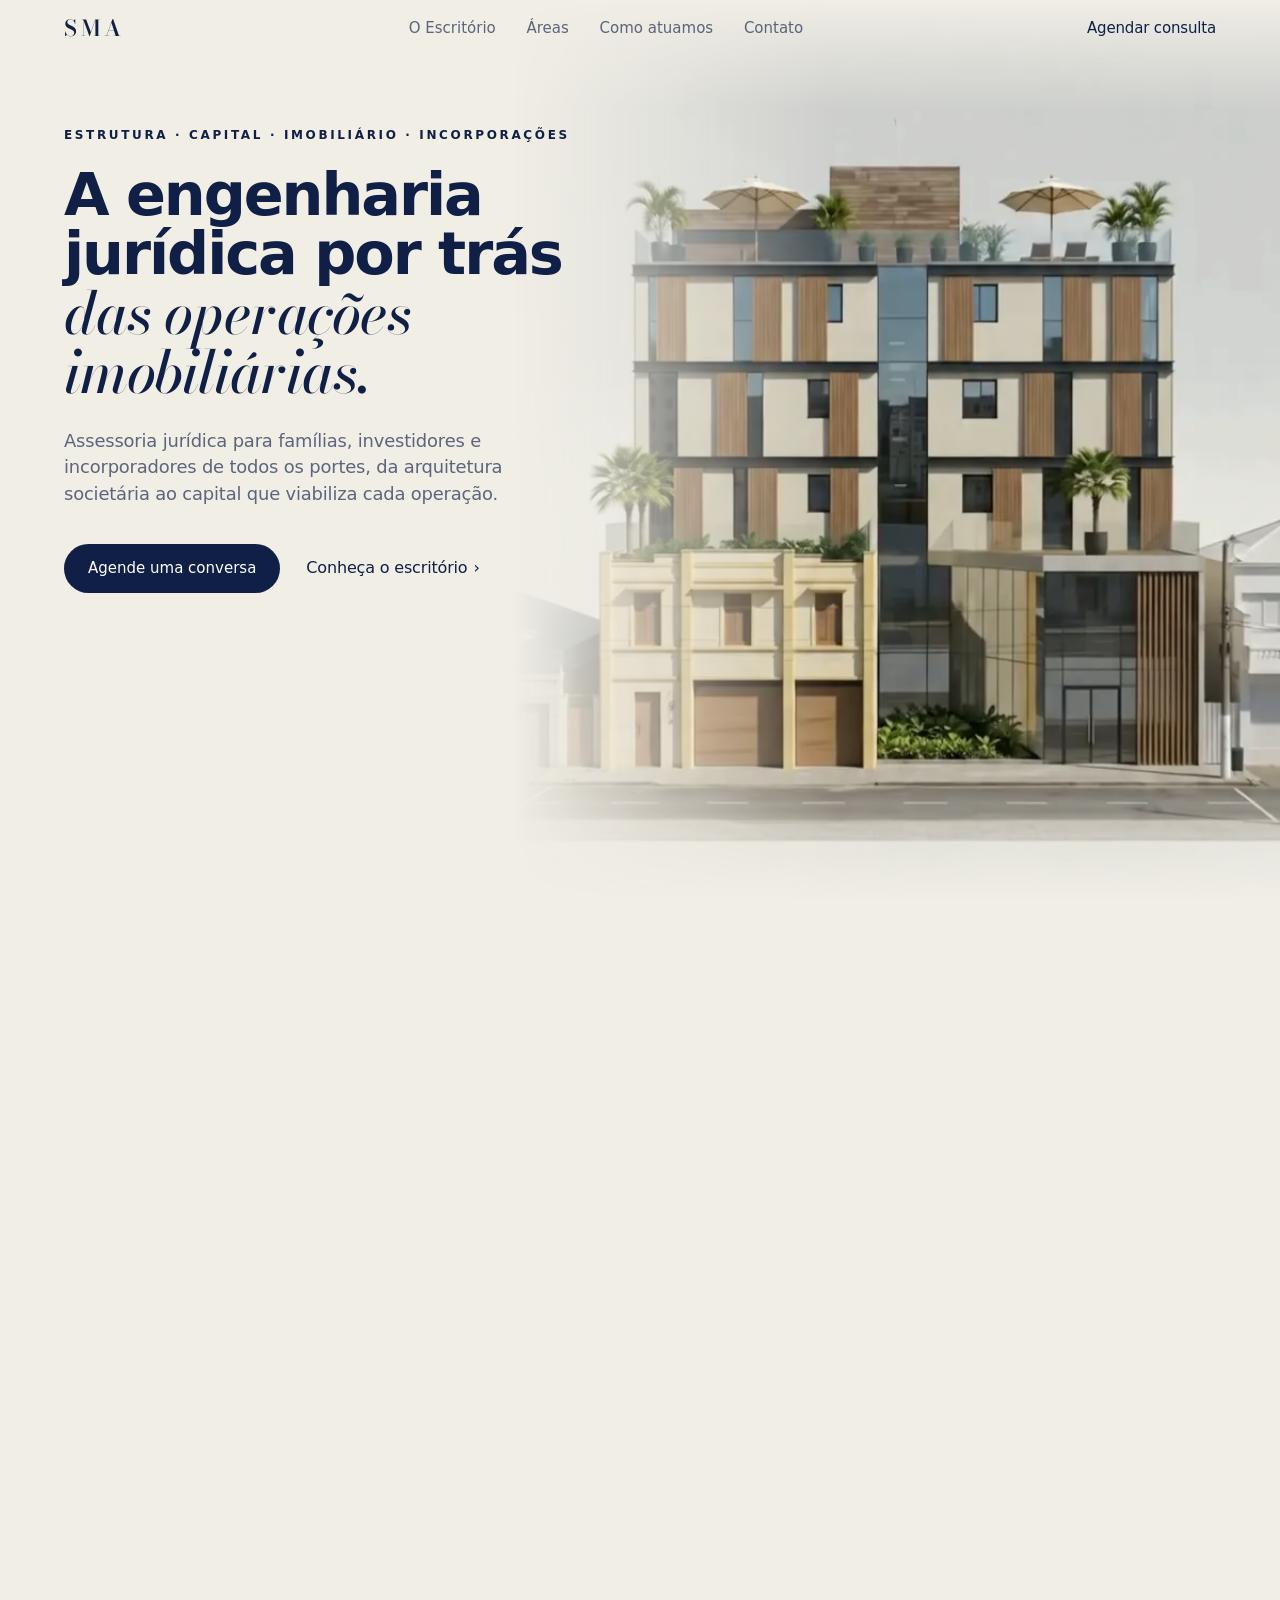
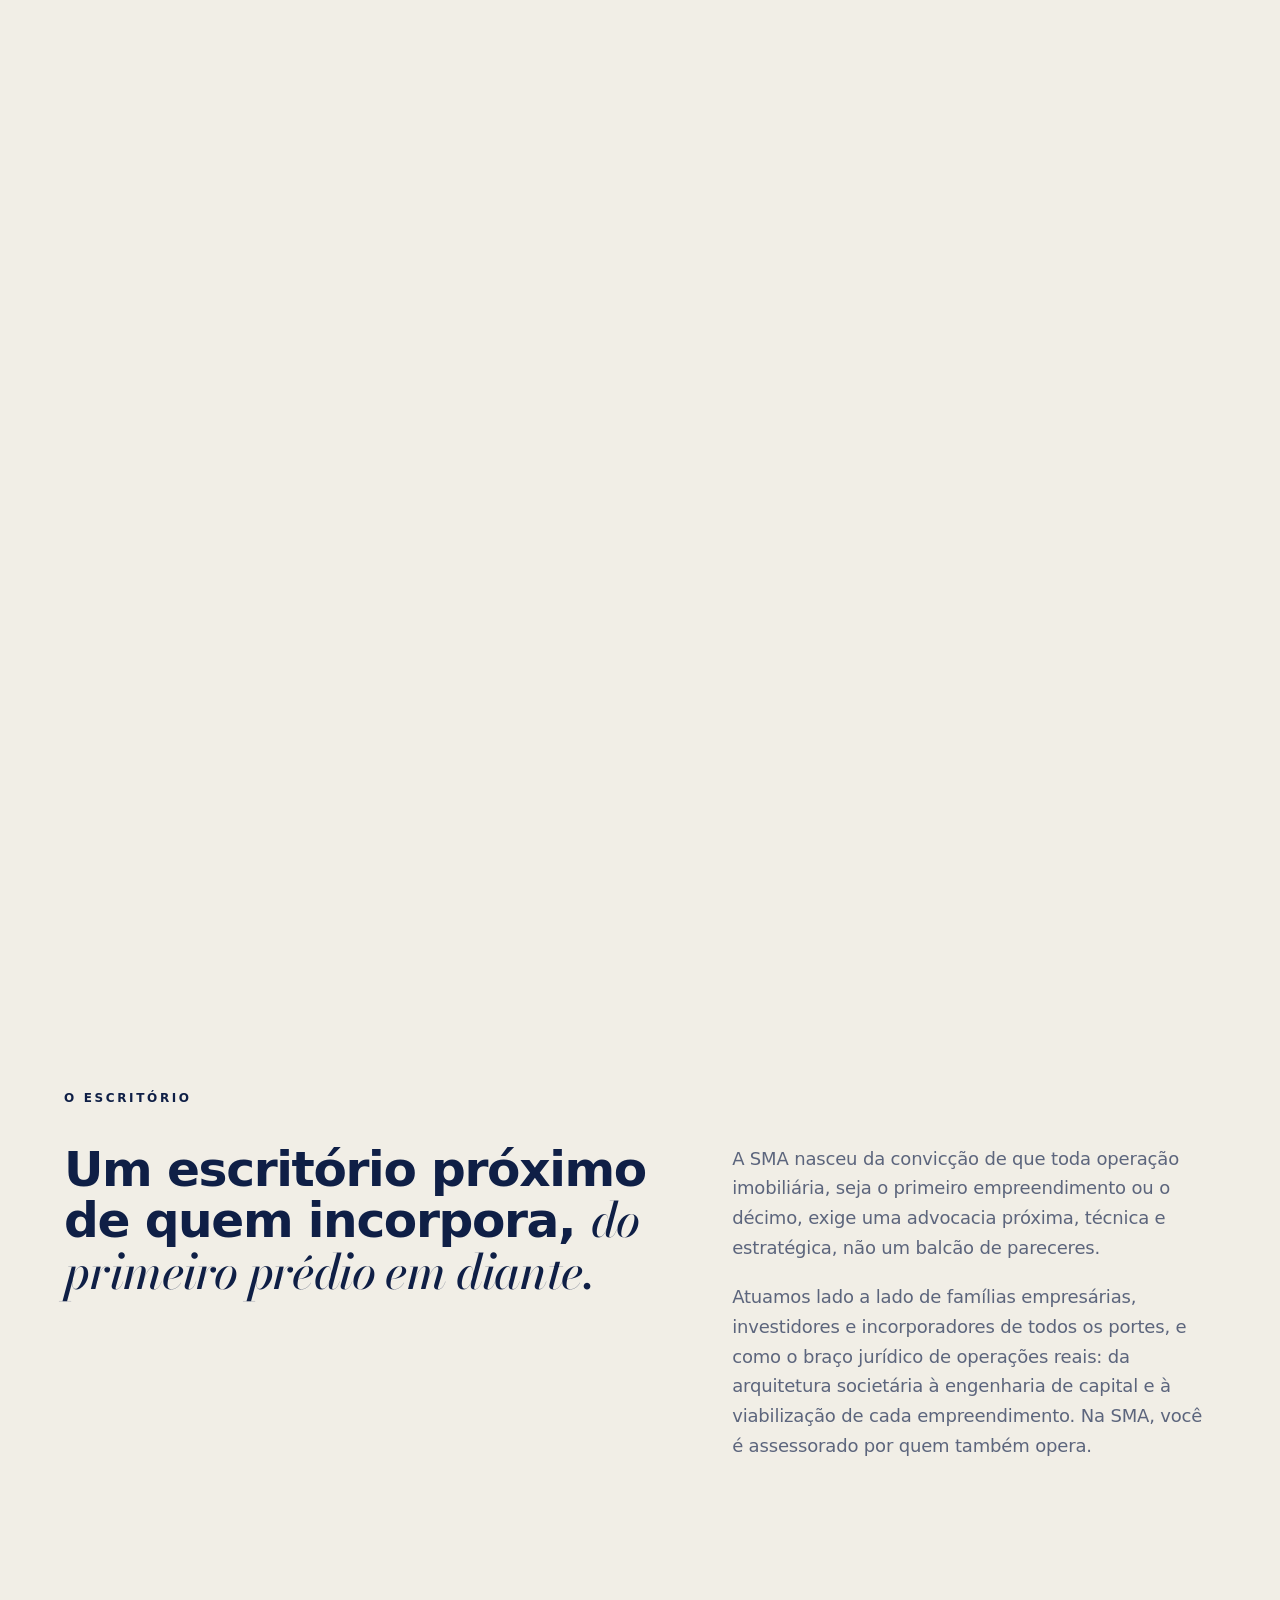
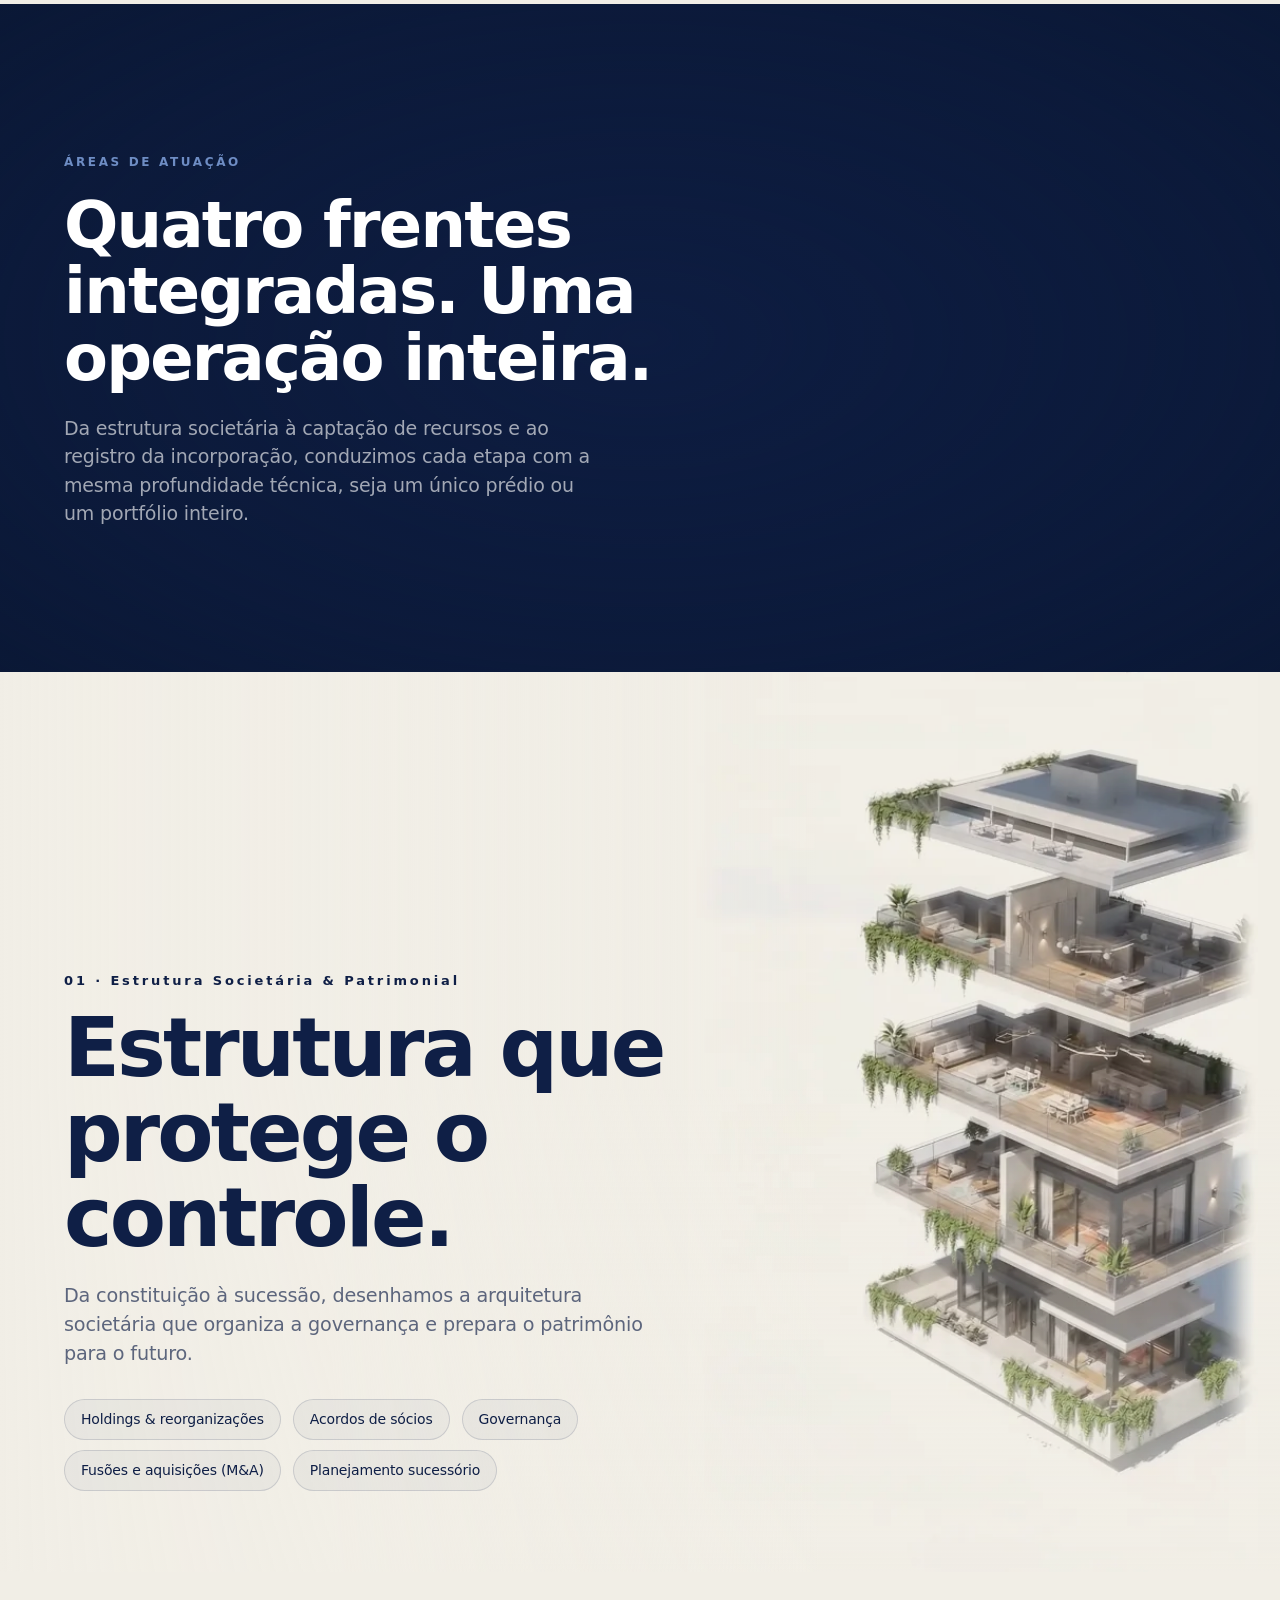
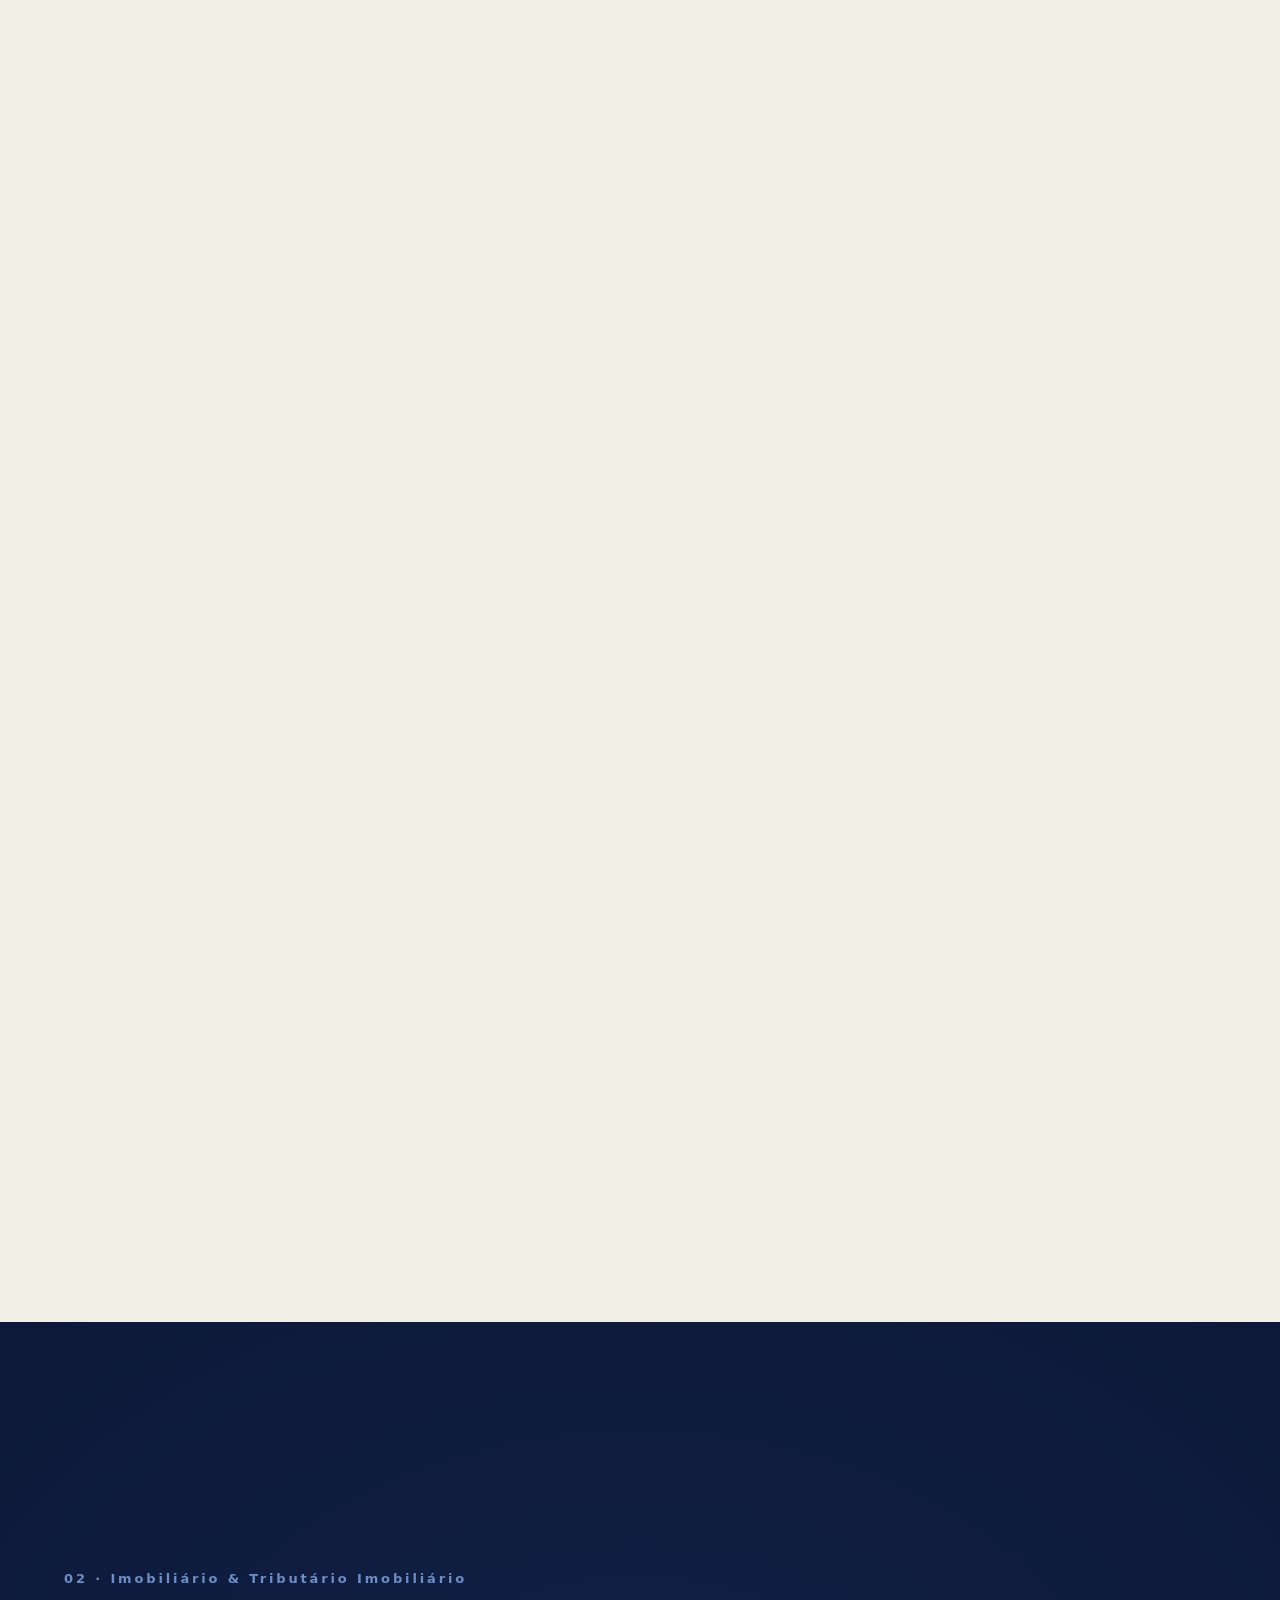
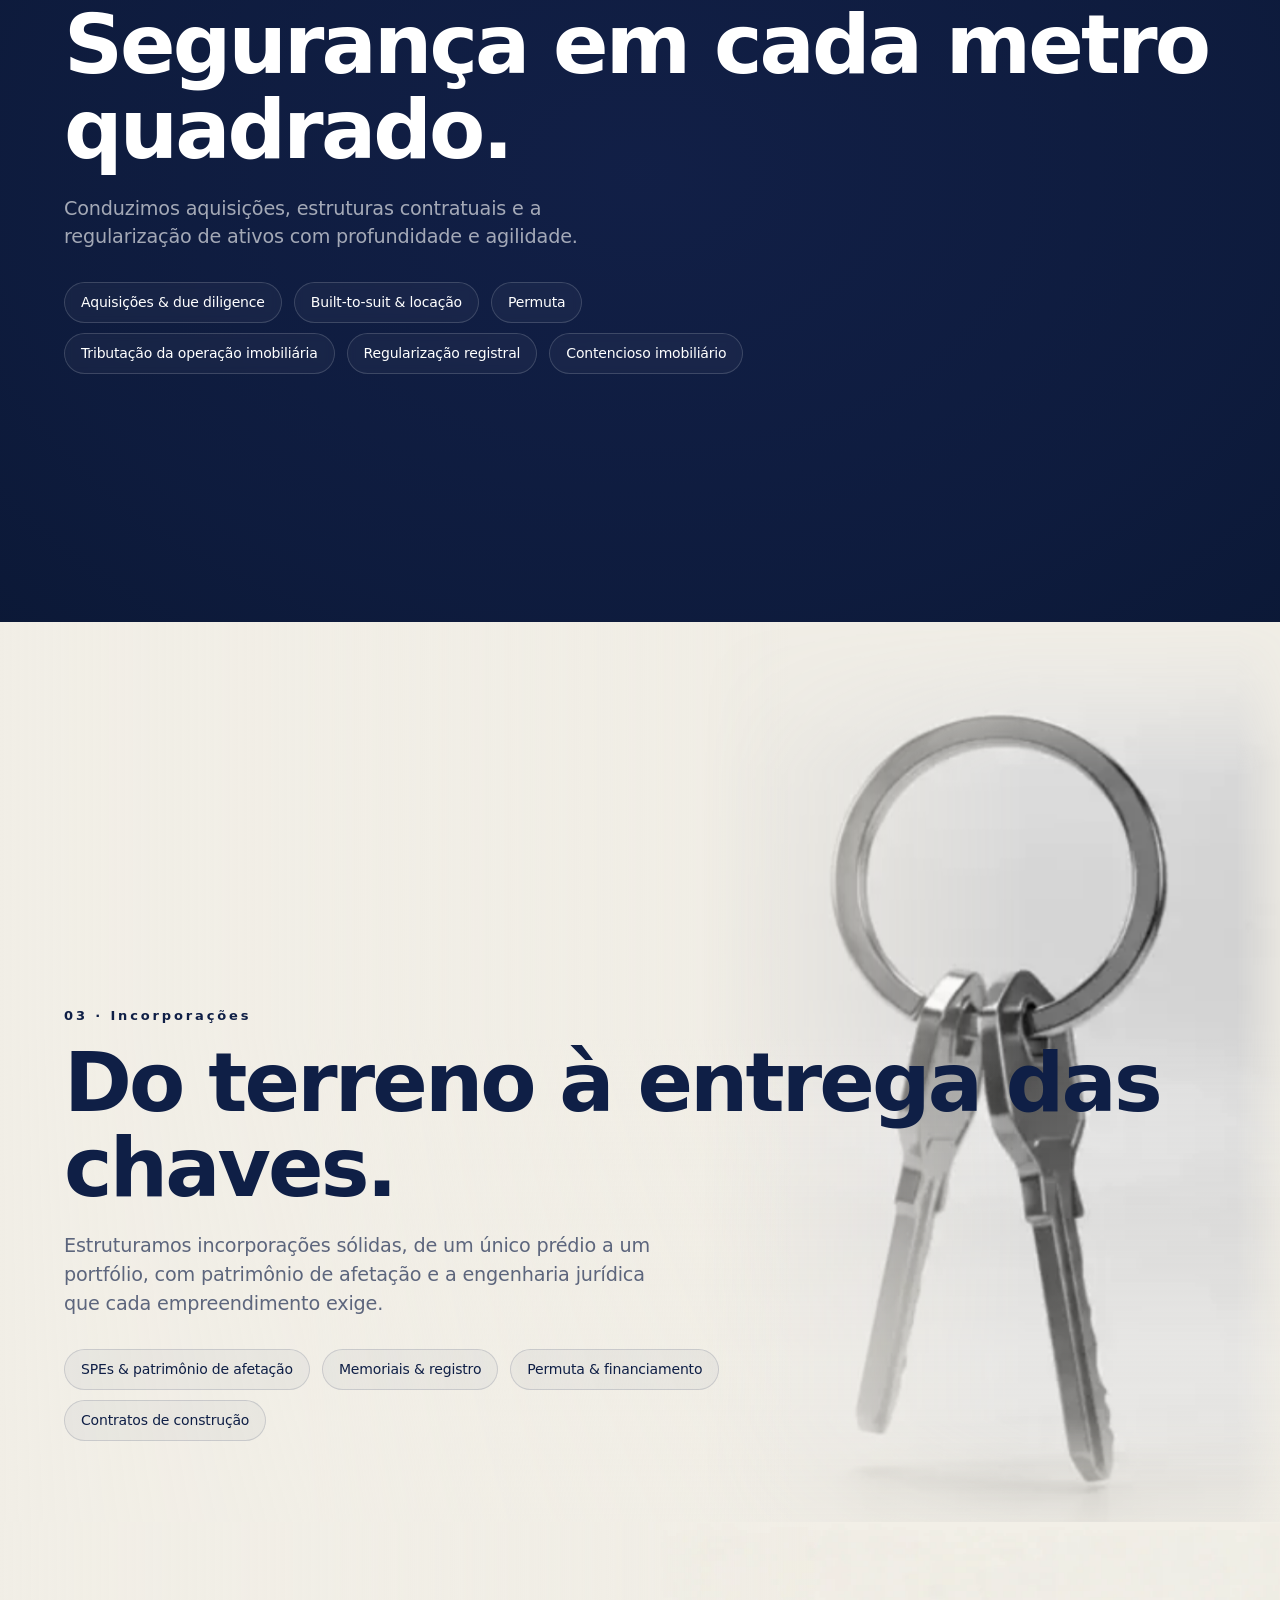
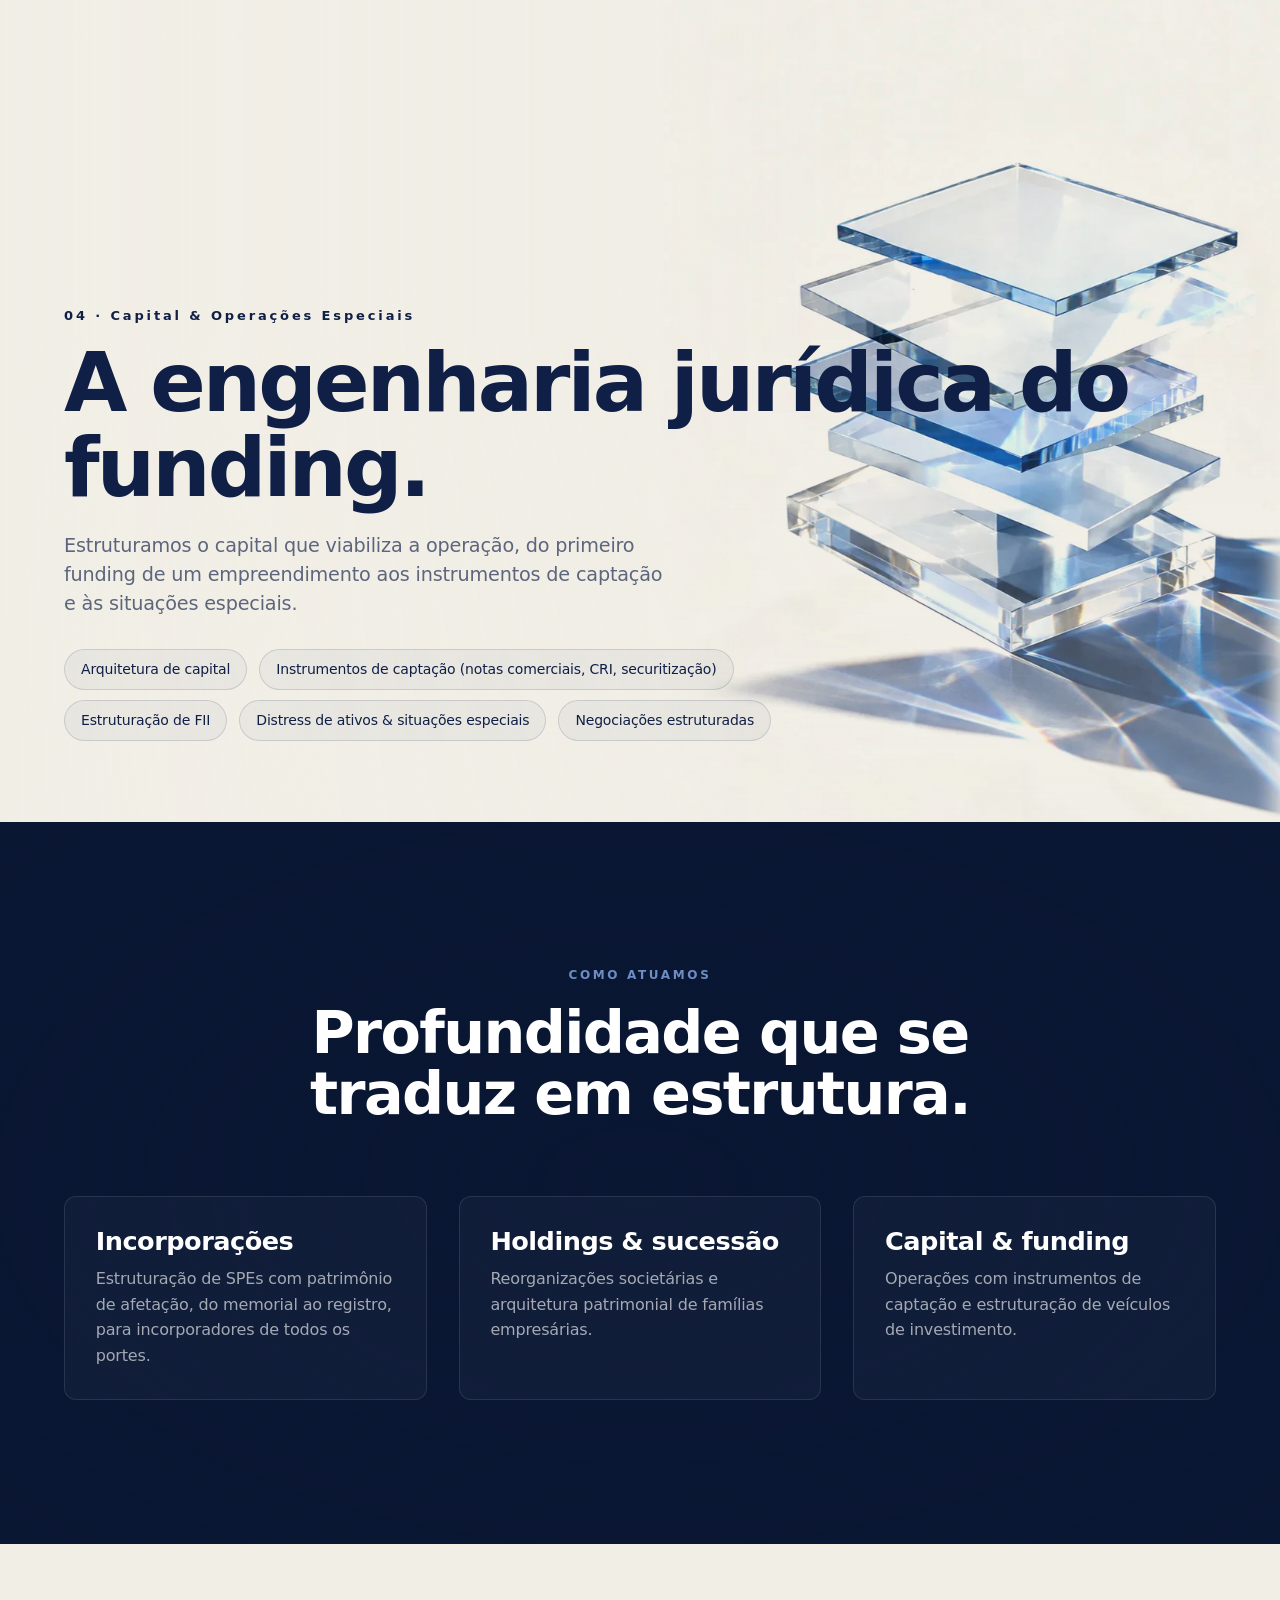
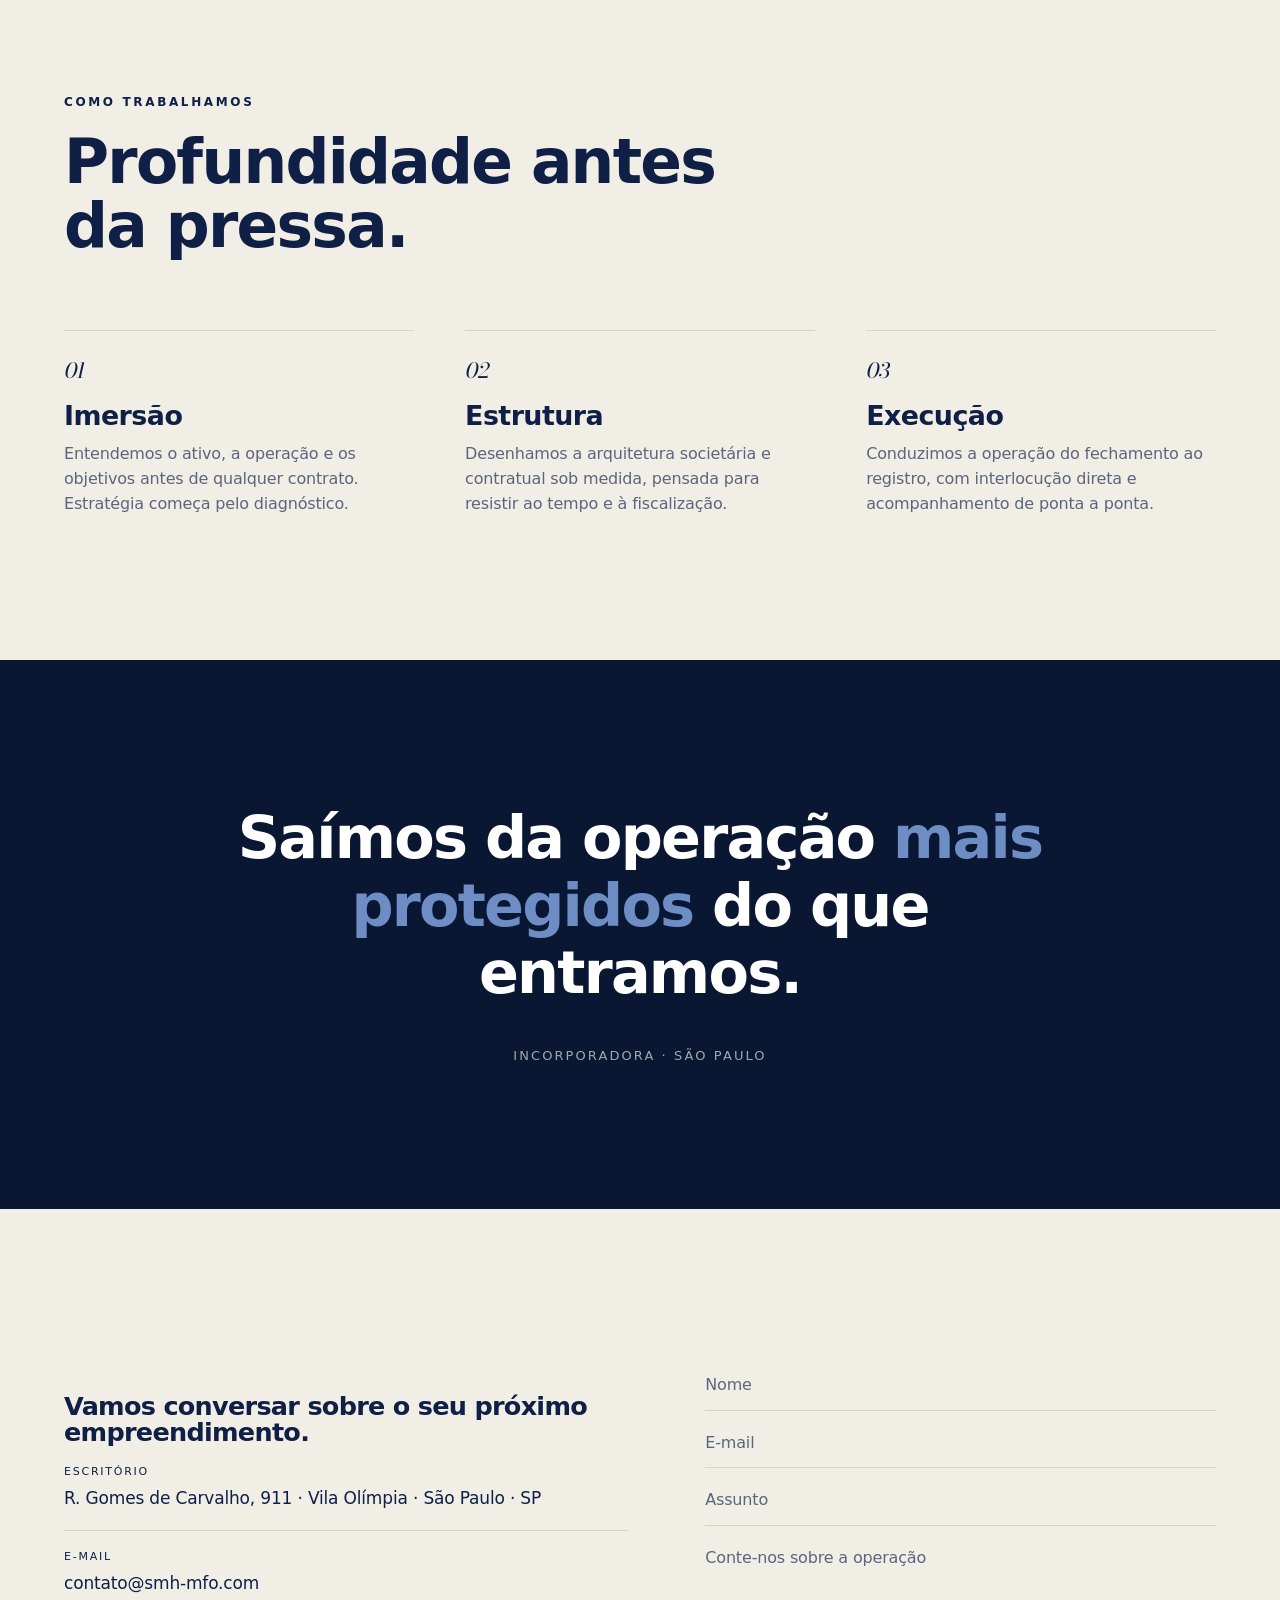
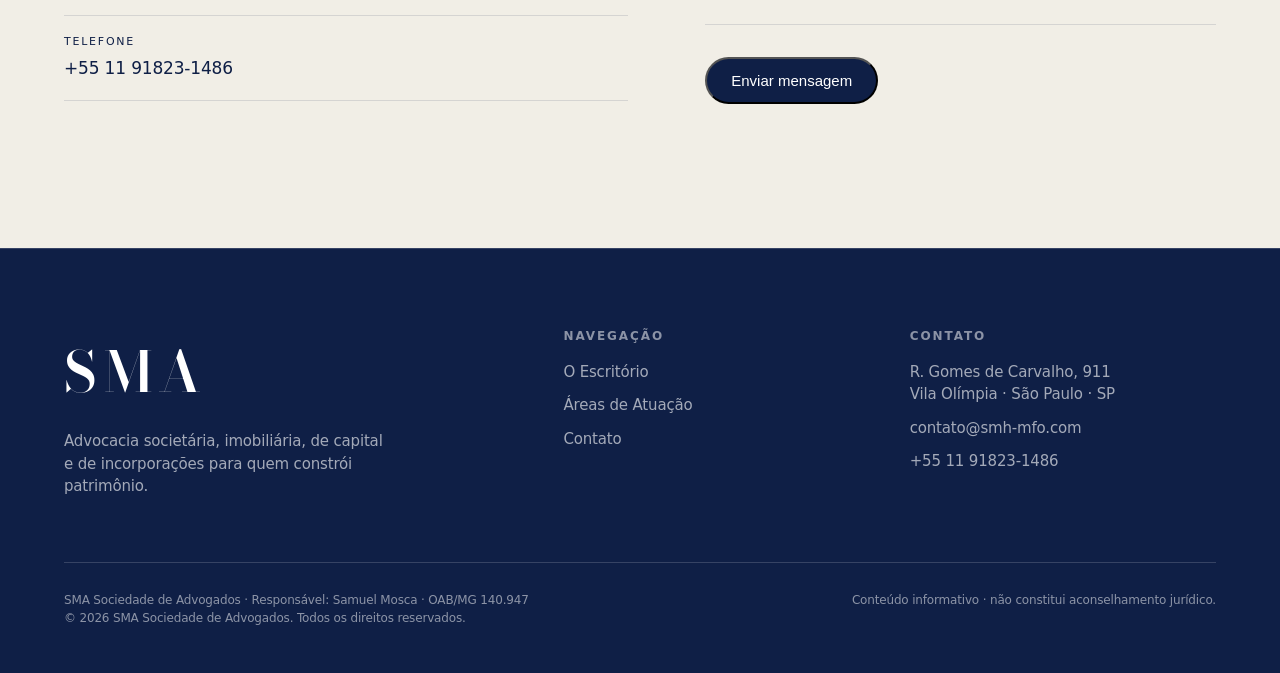
==== index.html @ 3fa4711a "Veus de fundo em todas as secoes navy sem midia O fundo do depoimento vira um padrao (.veus-fundo) e" ====
<!DOCTYPE html>
<html lang="pt-BR">
<head>
<meta charset="UTF-8" />
<meta name="viewport" content="width=device-width, initial-scale=1.0" />
<title>SMA Advocacia · Societário · Imobiliário · Capital · Incorporações</title>
<link rel="preconnect" href="https://fonts.googleapis.com" />
<link rel="preconnect" href="https://fonts.gstatic.com" crossorigin />
<meta name="description" content="SMA Advocacia: assessoria jurídica societária, imobiliária, de capital e de incorporações para famílias empresárias, investidores e incorporadores de todos os portes, do primeiro empreendimento ao portfólio consolidado. São Paulo." />
<meta name="theme-color" content="#0F1F46" />
<link rel="preload" as="image" href="assets/hero/01.webp" fetchpriority="high" />
<!-- a folha de fontes nao segura a primeira pintura: entra depois, com swap -->
<link rel="preload" as="style" href="https://fonts.googleapis.com/css2?family=Bodoni+Moda:ital,opsz,wght@0,6..96,500;0,6..96,600;1,6..96,500&display=swap" onload="this.onload=null;this.rel='stylesheet'" />
<noscript><link rel="stylesheet" href="https://fonts.googleapis.com/css2?family=Bodoni+Moda:ital,opsz,wght@0,6..96,500;0,6..96,600;1,6..96,500&display=swap" /></noscript>
<link rel="icon" type="image/svg+xml" href="assets/favicon.svg" />
<link rel="icon" type="image/png" href="assets/favicon.png" />
<link rel="apple-touch-icon" href="assets/favicon.png" />
<link rel="stylesheet" href="cinematic.css" />
</head>
<body>

  <div class="progress"></div>

  <!-- liquid-glass cursor -->
  <div class="lg-cursor" aria-hidden="true"><span class="lg-spec"></span></div>

  <!-- ====================== NAV ====================== -->
  <nav class="nav">
    <a href="#top" class="logo">SMA</a>
    <div class="nav-links">
      <a href="#sobre">O Escritório</a>
      <a href="#areas">Áreas</a>
      <a href="#numeros">Como atuamos</a>
      <a href="#contato">Contato</a>
    </div>
    <a href="#contato" class="nav-cta">Agendar consulta</a>
    <button class="nav-menu" type="button" aria-label="Abrir menu" aria-expanded="false" aria-controls="menu"><span></span><span></span></button>
  </nav>
  <div class="menu" id="menu">
    <a href="#sobre">O Escritório</a>
    <a href="#areas">Áreas de atuação</a>
    <a href="#numeros">Como atuamos</a>
    <a href="#contato">Contato</a>
    <a href="#contato" class="btn light-fill">Agendar consulta</a>
  </div>

  <main id="top">

  <!-- ====================== HERO (pinned scroll-scrub video) ====================== -->
  <section class="hero-scrub scene dark" data-screen-label="Hero" style="height: 460vh;">
    <div class="hs-sticky">
      <div class="hs-media">
        <img class="hs-poster" src="assets/hero/01.webp" width="720" height="1280" alt="" fetchpriority="high" decoding="async" />
        <canvas class="hs-canvas"></canvas>
      </div>

      <div class="hs-content">
        <div class="wrap">
          <!-- intro headline (start of the scrub) -->
          <div class="hs-intro hs-stage on" data-from="0.00" data-to="0.16">
            <span class="kicker">Estrutura · Capital · Imobiliário · Incorporações</span>
            <h1>
              <span class="mask"><span>A engenharia</span></span>
              <span class="mask d1"><span>jurídica por trás</span></span>
              <span class="mask d2"><span class="serif-it">das operações imobiliárias.</span></span>
            </h1>
            <p class="sub fade d3">Assessoria jurídica para famílias, investidores e incorporadores de todos os portes, da arquitetura societária ao capital que viabiliza cada operação.</p>
            <div class="acts fade d3">
              <a href="#contato" class="btn">Agende uma conversa</a>
              <a href="#sobre" class="link-arrow"><span class="txt">Conheça o escritório</span><span class="chev">›</span></a>
            </div>
          </div>

          <!-- manifesto, revealed in stages as the building deconstructs -->
          <p class="hs-cap hs-stage" data-from="0.34" data-to="0.60">Do primeiro empreendimento ao maior deles, <span class="accent">nada admite improviso.</span></p>
          <p class="hs-cap hs-stage" data-from="0.60" data-to="0.82">Existimos para proteger o que está por trás de cada decisão.</p>
          <p class="hs-cap hs-stage" data-from="0.82" data-to="1.02">O controle. A estrutura. <span class="accent">O patrimônio.</span></p>
        </div>
      </div>
    </div>
  </section>

  <!-- ====================== O ESCRITÓRIO ====================== -->
  <section class="scene light pad" id="sobre" data-screen-label="O Escritório">
    <div class="wrap">
      <span class="kicker fade">O Escritório</span>
      <div class="sobre-grid">
        <h2 class="fade">Um escritório próximo de quem incorpora, <span class="serif-it" style="color:var(--accent)">do primeiro prédio em diante.</span></h2>
        <div class="fade d1">
          <p>A SMA nasceu da convicção de que toda operação imobiliária, seja o primeiro empreendimento ou o décimo, exige uma advocacia próxima, técnica e estratégica, não um balcão de pareceres.</p>
          <p>Atuamos lado a lado de famílias empresárias, investidores e incorporadores de todos os portes, e como o braço jurídico de operações reais: da arquitetura societária à engenharia de capital e à viabilização de cada empreendimento. Na SMA, você é assessorado por quem também opera.</p>
        </div>
      </div>
    </div>
  </section>

  <!-- ====================== ÁREAS · intro ====================== -->
  <section class="scene dark pad veus-fundo" id="areas" data-screen-label="Áreas · intro">
    <iframe class="veus" data-src="assets/veus.html?p=0.6" title="" aria-hidden="true" tabindex="-1" loading="lazy"></iframe>
    <div class="wrap areas-intro">
      <span class="kicker fade">Áreas de atuação</span>
      <h2 class="fade d1" style="margin-top:18px;">Quatro frentes integradas. Uma operação inteira.</h2>
      <p class="fade d2">Da estrutura societária à captação de recursos e ao registro da incorporação, conduzimos cada etapa com a mesma profundidade técnica, seja um único prédio ou um portfólio inteiro.</p>
    </div>
  </section>

  <!-- panel 01 -->
  <section class="panel scene area-light area-build" data-screen-label="Área · Societário">
    <div class="build-sticky">
    <div class="p-media build-media">
      <canvas class="build-canvas" role="img" aria-label="Um edifício se monta laje a laje conforme a página desce"></canvas>
    </div>
    <div class="p-body"><div class="wrap">
      <div class="p-num fade">01 · Estrutura Societária &amp; Patrimonial</div>
      <h3 class="fade d1">Estrutura que protege o controle.</h3>
      <p class="p-desc fade d2">Da constituição à sucessão, desenhamos a arquitetura societária que organiza a governança e prepara o patrimônio para o futuro.</p>
      <ul class="p-list fade d3">
        <li>Holdings &amp; reorganizações</li><li>Acordos de sócios</li><li>Governança</li><li>Fusões e aquisições (M&amp;A)</li><li>Planejamento sucessório</li>
      </ul>
    </div></div>
    </div>
  </section>

  <!-- panel 02 -->
  <section class="panel scene area-solid veus-fundo" data-screen-label="Área · Imobiliário">
    <iframe class="veus" data-src="assets/veus.html?p=0.6" title="" aria-hidden="true" tabindex="-1" loading="lazy"></iframe>
    <div class="p-body"><div class="wrap">
      <div class="p-num fade">02 · Imobiliário &amp; Tributário Imobiliário</div>
      <h3 class="fade d1">Segurança em cada metro quadrado.</h3>
      <p class="p-desc fade d2">Conduzimos aquisições, estruturas contratuais e a regularização de ativos com profundidade e agilidade.</p>
      <ul class="p-list fade d3">
        <li>Aquisições &amp; due diligence</li><li>Built-to-suit &amp; locação</li><li>Permuta</li><li>Tributação da operação imobiliária</li><li>Regularização registral</li><li>Contencioso imobiliário</li>
      </ul>
    </div></div>
  </section>

  <!-- panel 03 — keys video (hero-style faded panel) -->
  <section class="panel scene keys-panel" data-screen-label="Área · Incorporações">
    <div class="p-media keys-media">
      <img class="keys-poster" src="assets/chaves/01.webp" width="960" height="540" loading="lazy" decoding="async" alt="" />
      <canvas class="keys-canvas" role="img" aria-label="Um molho de chaves gira conforme a página desce"></canvas>
    </div>
    <div class="p-body"><div class="wrap">
      <div class="p-num fade">03 · Incorporações</div>
      <h3 class="fade d1">Do terreno à entrega das chaves.</h3>
      <p class="p-desc fade d2">Estruturamos incorporações sólidas, de um único prédio a um portfólio, com patrimônio de afetação e a engenharia jurídica que cada empreendimento exige.</p>
      <ul class="p-list fade d3">
        <li>SPEs &amp; patrimônio de afetação</li><li>Memoriais &amp; registro</li><li>Permuta &amp; financiamento</li><li>Contratos de construção</li>
      </ul>
    </div></div>
  </section>

  <!-- panel 04 -->
  <section class="panel scene area-light" data-screen-label="Área · Capital">
    <div class="p-media"><img class="p-img" src="assets/capital.webp" width="850" height="1248" loading="lazy" decoding="async" alt="Placas de vidro empilhadas projetando refrações azuis" /></div>
    <div class="p-body"><div class="wrap">
      <div class="p-num fade">04 · Capital &amp; Operações Especiais</div>
      <h3 class="fade d1">A engenharia jurídica do funding.</h3>
      <p class="p-desc fade d2">Estruturamos o capital que viabiliza a operação, do primeiro funding de um empreendimento aos instrumentos de captação e às situações especiais.</p>
      <ul class="p-list fade d3">
        <li>Arquitetura de capital</li><li>Instrumentos de captação (notas comerciais, CRI, securitização)</li><li>Estruturação de FII</li><li>Distress de ativos &amp; situações especiais</li><li>Negociações estruturadas</li>
      </ul>
    </div></div>
  </section>

  <!-- ====================== COMO ATUAMOS ====================== -->
  <section class="scene dark2 pad metrics veus-fundo" id="numeros" data-screen-label="Como atuamos">
    <iframe class="veus" data-src="assets/veus.html?p=0.6" title="" aria-hidden="true" tabindex="-1" loading="lazy"></iframe>
    <div class="wrap">
      <span class="kicker fade">Como atuamos</span>
      <h2 class="fade d1">Profundidade que se traduz em estrutura.</h2>
      <div class="typo-grid">
        <div class="typo-card fade"><h3>Incorporações</h3><p>Estruturação de SPEs com patrimônio de afetação, do memorial ao registro, para incorporadores de todos os portes.</p></div>
        <div class="typo-card fade d1"><h3>Holdings &amp; sucessão</h3><p>Reorganizações societárias e arquitetura patrimonial de famílias empresárias.</p></div>
        <div class="typo-card fade d2"><h3>Capital &amp; funding</h3><p>Operações com instrumentos de captação e estruturação de veículos de investimento.</p></div>
      </div>
    </div>
  </section>

  <!-- ====================== ABORDAGEM ====================== -->
  <section class="scene light pad approach" data-screen-label="Abordagem">
    <div class="wrap">
      <span class="kicker fade">Como trabalhamos</span>
      <h2 class="fade d1" style="margin-top:16px;">Profundidade antes da pressa.</h2>
      <div class="appr-grid">
        <div class="appr-card fade"><div class="cn">01</div><h3>Imersão</h3><p>Entendemos o ativo, a operação e os objetivos antes de qualquer contrato. Estratégia começa pelo diagnóstico.</p></div>
        <div class="appr-card fade d1"><div class="cn">02</div><h3>Estrutura</h3><p>Desenhamos a arquitetura societária e contratual sob medida, pensada para resistir ao tempo e à fiscalização.</p></div>
        <div class="appr-card fade d2"><div class="cn">03</div><h3>Execução</h3><p>Conduzimos a operação do fechamento ao registro, com interlocução direta e acompanhamento de ponta a ponta.</p></div>
      </div>
    </div>
  </section>

  <!-- ====================== DEPOIMENTO ====================== -->
  <section class="scene dark2 pad quote veus-fundo" data-screen-label="Depoimento">
    <iframe class="veus" data-src="assets/veus.html?p=0.6" title="" aria-hidden="true" tabindex="-1" loading="lazy"></iframe>
    <div class="wrap">
      <blockquote class="fade">Saímos da operação <span class="accent">mais protegidos</span> do que entramos.</blockquote>
      <div class="by fade d1">Incorporadora · São Paulo</div>
    </div>
  </section>

  <!-- ====================== CONTATO ====================== -->
  <section class="scene light pad" id="contato" data-screen-label="Contato">
    <div class="wrap">
      <div class="contact-grid">
        <div>
          <span class="kicker fade">Contato</span>
          <h2 class="fade d1" style="margin-top:14px;">Vamos conversar sobre o seu próximo empreendimento.</h2>
          <div class="c-info">
            <div class="info fade d2"><div class="il" style="color:var(--accent)">Escritório</div><div class="iv">R. Gomes de Carvalho, 911 · Vila Olímpia · São Paulo · SP</div></div>
            <div class="info fade d2"><div class="il" style="color:var(--accent)">E-mail</div><div class="iv"><a href="mailto:contato@smh-mfo.com">contato@smh-mfo.com</a></div></div>
            <div class="info fade d3"><div class="il" style="color:var(--accent)">Telefone</div><div class="iv"><a href="tel:+5511918231486">+55 11 91823-1486</a></div></div>
          </div>
        </div>
        <form class="form fade d2" id="contact-form" style="--line-dk:var(--line-lt);">
          <div class="field" style="border-color:var(--line-lt);"><input type="text" id="f-nome" name="nome" placeholder=" " style="color:var(--text-lt);" required /><label for="f-nome" style="color:var(--dim-lt);">Nome</label></div>
          <div class="field" style="border-color:var(--line-lt);"><input type="email" id="f-email" name="email" placeholder=" " style="color:var(--text-lt);" required /><label for="f-email" style="color:var(--dim-lt);">E-mail</label></div>
          <div class="field" style="border-color:var(--line-lt);"><input type="text" id="f-assunto" name="assunto" placeholder=" " style="color:var(--text-lt);" /><label for="f-assunto" style="color:var(--dim-lt);">Assunto</label></div>
          <div class="field" style="border-color:var(--line-lt);"><textarea id="f-msg" name="mensagem" rows="3" placeholder=" " style="color:var(--text-lt);"></textarea><label for="f-msg" style="color:var(--dim-lt);">Conte-nos sobre a operação</label></div>
          <button class="btn" type="submit" id="form-btn">Enviar mensagem</button>
          <div id="form-status" style="display:none;margin-top:16px;font-size:15px;"></div>
        </form>
        <script>
          document.getElementById('contact-form').addEventListener('submit', async function(e) {
            e.preventDefault();
            const btn = document.getElementById('form-btn');
            const status = document.getElementById('form-status');
            btn.disabled = true;
            btn.textContent = 'Enviando…';
            status.style.display = 'none';
            try {
              const res = await fetch('https://formspree.io/f/xqeobvqj', {
                method: 'POST',
                headers: { 'Accept': 'application/json' },
                body: new FormData(this)
              });
              if (res.ok) {
                status.style.display = 'block';
                status.style.color = 'var(--accent)';
                status.textContent = 'Mensagem enviada. Retornaremos em breve.';
                this.reset();
                btn.textContent = 'Enviar mensagem';
                btn.disabled = false;
              } else {
                throw new Error();
              }
            } catch {
              status.style.display = 'block';
              status.style.color = '#c0392b';
              status.textContent = 'Erro ao enviar. Tente novamente ou entre em contato por e-mail.';
              btn.textContent = 'Enviar mensagem';
              btn.disabled = false;
            }
          });
        </script>
      </div>
    </div>
  </section>

  </main>

  <!-- ====================== FOOTER ====================== -->
  <footer class="footer" data-screen-label="Rodapé">
    <div class="wrap">
      <div class="footer-top">
        <div>
          <div class="f-logo">SMA</div>
          <p class="f-tag">Advocacia societária, imobiliária, de capital e de incorporações para quem constrói patrimônio.</p>
        </div>
        <div class="f-col">
          <h3>Navegação</h3>
          <a href="#sobre">O Escritório</a><a href="#areas">Áreas de Atuação</a><a href="#contato">Contato</a>
        </div>
        <div class="f-col">
          <h3>Contato</h3>
          <p>R. Gomes de Carvalho, 911<br/>Vila Olímpia · São Paulo · SP</p>
          <a href="mailto:contato@smh-mfo.com">contato@smh-mfo.com</a><a href="tel:+5511918231486">+55 11 91823-1486</a>
        </div>
      </div>
      <div class="footer-bottom">
        <span>SMA Sociedade de Advogados · Responsável: Samuel Mosca · OAB/MG 140.947</span>
        <span>Conteúdo informativo · não constitui aconselhamento jurídico.</span>
      </div>
      <div class="footer-bottom" style="border-top:none;padding-top:0;">
        <span>© 2026 SMA Sociedade de Advogados. Todos os direitos reservados.</span>
      </div>
    </div>
  </footer>

  <script src="cinematic.js" defer></script>

</body>
</html>
---- cinematic.css ----
/* ============================================================
   SMA Advocacia — "Cinematic" build
   Visual language inspired by Apple product pages:
   full-bleed dark scenes, oversized type, scroll-driven motion.
   Brand soul kept: deep navy-black · ivory · burgundy accent.
   ============================================================ */

:root {
  --black:    #0F1F46;     /* navy from the SMA logo */
  --black-2:  #0A1733;     /* deeper navy */
  --navy:     #14224D;
  --ivory:    #F1EEE6;      /* marfim: mesmo terreno dos videos e das fotos */
  --ivory-rgb: 241, 238, 230;   /* o mesmo, em canais, para as lavagens dos paineis */
  --white:    #FFFFFF;
  --accent:   #0F1F46;     /* navy — accents on white sections */
  --accent-2: #6E8DC4;     /* luminous blue — accents on navy sections */
  --text-dk:  #FFFFFF;     /* text on navy */
  --dim-dk:   rgba(255,255,255,0.62);
  --dim-dk-2: rgba(255,255,255,0.52);   /* 4,6:1 sobre o navy (WCAG AA) */
  --text-lt:  #0F1F46;     /* text on white */
  --dim-lt:   rgba(15,31,70,0.66);      /* 5,0:1 sobre o marfim (WCAG AA) */
  --line-dk:  rgba(255,255,255,0.16);
  --line-lt:  rgba(15,31,70,0.12);

  --sans: -apple-system, BlinkMacSystemFont, "SF Pro Display", "SF Pro Text",
          "Helvetica Neue", "Segoe UI", system-ui, sans-serif;
  --serif: "Bodoni Moda", "Times New Roman", serif;

  --gutter: clamp(20px, 5vw, 80px);
  --maxw: 1280px;
  --ease: cubic-bezier(0.22, 1, 0.36, 1);
  --ease-io: cubic-bezier(0.16, 1, 0.3, 1);
}

* { margin: 0; padding: 0; box-sizing: border-box; }
html { -webkit-font-smoothing: antialiased; text-rendering: optimizeLegibility; scroll-behavior: smooth; background: var(--black); }

body {
  font-family: var(--sans);
  background: var(--black);
  color: var(--text-dk);
  font-size: 17px;
  line-height: 1.5;
  overflow-x: hidden;
  letter-spacing: -0.01em;
}

::selection { background: var(--accent); color: #fff; }
a { color: inherit; text-decoration: none; }
img { display: block; max-width: 100%; }

h1, h2, h3 { font-weight: 600; line-height: 1.04; letter-spacing: -0.028em; }
.serif { font-family: var(--serif); font-weight: 500; letter-spacing: -0.01em; }
.serif-it { font-family: var(--serif); font-style: italic; font-weight: 500; }

/* progress bar */
.progress { position: fixed; top: 0; left: 0; height: 2px; background: var(--accent-2); width: 0; z-index: 900; transition: width .1s linear; }

/* ============ liquid-glass cursor ============ */
@media (hover: hover) and (pointer: fine) {
  /* hide the native arrow site-wide; the bubble replaces it */
  html, body, a, button, .btn, .nav-cta, .link-arrow, [role="button"], input, textarea, label { cursor: none; }
}
.lg-cursor {
  position: fixed; top: 0; left: 0; z-index: 9999;
  width: 24px; height: 32px;
  /* hotspot at tip — JS drives the actual position */
  transform: translate(0, 0); /* overridden by JS rAF loop */
  pointer-events: none;
  opacity: 0;
  transition: width .18s var(--ease), height .18s var(--ease), opacity .3s var(--ease), transform .18s var(--ease);
  /* arrow shape identical to the OS default pointer */
  -webkit-clip-path: polygon(0 0, 0 75%, 20% 57%, 33% 88%, 46% 82%, 32% 53%, 58% 53%);
          clip-path: polygon(0 0, 0 75%, 20% 57%, 33% 88%, 46% 82%, 32% 53%, 58% 53%);
  /* frosted glass fill */
  background: rgba(255,255,255,0.18);
  -webkit-backdrop-filter: blur(6px) brightness(1.15) saturate(1.3);
          backdrop-filter: blur(6px) brightness(1.15) saturate(1.3);
  /* white rim glow on dark, crisp shadow underneath */
  filter:
    drop-shadow(0 0 0.5px rgba(255,255,255,1))
    drop-shadow(0 0 2px rgba(255,255,255,0.6))
    drop-shadow(0 2px 4px rgba(8,18,46,0.5));
}
/* inner specular highlight — top-left glass sheen */
.lg-cursor .lg-spec {
  position: absolute; inset: 0;
  background: linear-gradient(135deg, rgba(255,255,255,0.55) 0%, rgba(255,255,255,0) 42%);
}
.lg-cursor.ready { opacity: 1; }
.lg-cursor.hover { width: 32px; height: 43px; }
.lg-cursor.down {
  width: 19px; height: 26px;
  transform: translate(1px, 1px);
}
/* on light backgrounds: navy rim instead of white glow */
.lg-cursor.on-light {
  background: rgba(15,31,70,0.12);
  filter:
    drop-shadow(0 0 0.5px rgba(15,31,70,0.9))
    drop-shadow(0 0 2px rgba(15,31,70,0.45))
    drop-shadow(0 2px 4px rgba(15,31,70,0.2));
}

/* click ripple — shockwave ring from click point */
.lg-ripple {
  position: fixed; z-index: 9998; pointer-events: none;
  width: 12px; height: 12px; border-radius: 50%;
  transform: translate(-50%, -50%) scale(0.3);
  border: 1.5px solid rgba(255,255,255,0.9);
  -webkit-backdrop-filter: blur(2px);
          backdrop-filter: blur(2px);
  animation: lg-ripple-anim .55s var(--ease) forwards;
}
.lg-ripple.on-light { border-color: rgba(15,31,70,0.6); }
@keyframes lg-ripple-anim {
  0%   { transform: translate(-50%, -50%) scale(0.3); opacity: 0.9; }
  100% { transform: translate(-50%, -50%) scale(4.6); opacity: 0; }
}
@media (hover: none), (pointer: coarse), (prefers-reduced-motion: reduce) {
  .lg-cursor { display: none; }
  html, body, a, button { cursor: auto; }
}

/* ============ scenes / layout ============ */
.scene { position: relative; }
.wrap { max-width: var(--maxw); margin: 0 auto; padding: 0 var(--gutter); }
.dark  { background: var(--black);  color: var(--text-dk); }
.dark2 { background: var(--black-2); color: var(--text-dk); }
.light { background: var(--ivory);  color: var(--text-lt); }

.pad   { padding: clamp(96px, 16vh, 220px) 0; }
.pad-s { padding: clamp(64px, 10vh, 130px) 0; }

.kicker {
  font-size: 12px; font-weight: 600; letter-spacing: 0.22em; text-transform: uppercase;
  color: var(--accent-2);
}
.light .kicker { color: var(--accent); }

/* ============ Apple-style nav ============ */
.nav {
  position: fixed; top: 0; left: 0; right: 0; z-index: 800;
  height: 56px; display: flex; align-items: center; justify-content: space-between;
  padding: 0 var(--gutter);
  background: rgba(15,31,70,0);
  transition: background .5s var(--ease), backdrop-filter .5s var(--ease), height .4s var(--ease);
}
.nav.solid { background: rgba(10,23,51,0.78); backdrop-filter: saturate(160%) blur(18px); height: 52px; }
.nav .logo { font-family: var(--serif); font-weight: 600; font-size: 22px; letter-spacing: 0.18em; color: var(--text-dk); }
.nav-links { display: flex; gap: clamp(18px, 2.4vw, 40px); }
.nav-links a { font-size: 15px; color: var(--dim-dk); transition: color .3s; letter-spacing: 0; }
.nav-links a:hover { color: var(--text-dk); }
.nav .nav-cta { font-size: 15px; color: var(--accent-2); }
.nav .nav-cta:hover { text-decoration: underline; text-underline-offset: 3px; }
/* o hero e marfim: antes de a barra ficar solida, a nav e navy para nao
   sumir no fundo claro */
.nav:not(.solid) .logo, .nav:not(.solid) .nav-links a:hover, .nav:not(.solid) .nav-menu span { color: var(--text-lt); }
.nav:not(.solid) .nav-links a { color: var(--dim-lt); }
.nav:not(.solid) .nav-cta { color: var(--accent); }
.menu-aberto .nav .logo, .menu-aberto .nav .nav-menu span { color: var(--text-dk); }
/* ---- menu do celular: botao de duas linhas e cortina navy ---- */
.nav-menu { display: none; position: relative; width: 44px; height: 44px; margin-right: -10px; background: none; border: 0; cursor: pointer; }
.nav-menu span { position: absolute; left: 11px; width: 22px; height: 1.5px; background: currentColor; color: var(--text-dk); transition: transform .4s var(--ease), top .4s var(--ease); }
.nav-menu span:first-child { top: 17px; } .nav-menu span:last-child { top: 25px; }
.menu-aberto .nav-menu span:first-child { top: 21px; transform: rotate(45deg); }
.menu-aberto .nav-menu span:last-child { top: 21px; transform: rotate(-45deg); }
.menu {
  position: fixed; inset: 0; z-index: 790; display: none; flex-direction: column; justify-content: center; gap: 6px;
  padding: 80px var(--gutter) 40px; background: var(--black-2); color: var(--text-dk);
  opacity: 0; transition: opacity .35s var(--ease);
}
.menu a { font-size: clamp(30px, 8vw, 40px); font-weight: 600; letter-spacing: -0.03em; line-height: 1.25; color: var(--text-dk);
  opacity: 0; transform: translateY(14px); transition: opacity .5s var(--ease-io), transform .5s var(--ease-io); }
.menu a:nth-child(2) { transition-delay: .05s; } .menu a:nth-child(3) { transition-delay: .1s; } .menu a:nth-child(4) { transition-delay: .15s; } .menu a:nth-child(5) { transition-delay: .2s; }
.menu a.btn { font-size: 16px; font-weight: 500; letter-spacing: 0; margin-top: 28px; align-self: flex-start; }
.menu-aberto { overflow: hidden; }
.menu-aberto .menu { display: flex; opacity: 1; }
.menu-aberto .menu a { opacity: 1; transform: none; }
.menu-aberto .nav { background: var(--black-2); }
.menu-aberto .nav .nav-cta { opacity: 0; pointer-events: none; }
@media (max-width: 820px) {
  .nav-links { display: none; }
  .nav-menu { display: block; }
  .nav .nav-cta { margin-left: auto; margin-right: 14px; }
}

/* ============ secao O Escritorio ============ */
.sobre-grid { display: grid; grid-template-columns: 1.1fr 0.9fr; gap: clamp(36px, 6vw, 100px); align-items: start; margin-top: 34px; }
.sobre-grid h2 { font-size: clamp(30px, 3.8vw, 56px); max-width: 18ch; }
.sobre-grid p { color: var(--dim-lt); font-size: 18px; line-height: 1.65; max-width: 46ch; }
.sobre-grid p + p { margin-top: 20px; }

/* ============ buttons / links ============ */
.btn {
  display: inline-flex; align-items: center; gap: 9px; white-space: nowrap;
  font-size: 15px; font-weight: 500; letter-spacing: 0;
  padding: 13px 24px; border-radius: 980px;
  background: var(--accent); color: #fff;
  transition: background .35s var(--ease), color .35s var(--ease), transform .35s var(--ease);
}
.btn:hover { background: #1A3267; }
.btn.light-fill { background: var(--ivory); color: var(--accent); }
.btn.light-fill:hover { background: #E8ECF5; }
.btn.ghost { background: transparent; border: 1px solid var(--line-dk); color: var(--text-dk); }
.light .btn.ghost { border-color: var(--line-lt); color: var(--text-lt); }
.btn.ghost:hover { background: rgba(244,242,236,0.06); }
.light .btn.ghost:hover { background: rgba(17,19,28,0.05); }

.link-arrow {
  display: inline-flex; align-items: center; gap: 6px;
  font-size: 16px; color: var(--accent-2);
}
.light .link-arrow { color: var(--accent); }
.link-arrow .chev { transition: transform .35s var(--ease); }
.link-arrow:hover .chev { transform: translateX(4px); }
.link-arrow:hover .txt { text-decoration: underline; text-underline-offset: 4px; }

/* ============ HERO SCRUB — pinned video, scroll-controlled playback ============ */
.hero-scrub { position: relative; background: var(--ivory); }
.hs-sticky { position: sticky; top: 0; height: 100svh; overflow: hidden; background: var(--ivory); }

/* ---- video panel: large, on the right, fades into the white for contrast ---- */
.hs-media {
  position: absolute; top: 0; right: 0; bottom: 0; width: 60%; z-index: 2;
  -webkit-mask-image:
    linear-gradient(90deg, transparent 0%, #000 42%, #000 100%),
    linear-gradient(180deg, transparent 0%, #000 12%, #000 88%, transparent 100%);
  -webkit-mask-composite: source-in;
          mask-image:
    linear-gradient(90deg, transparent 0%, #000 42%, #000 100%),
    linear-gradient(180deg, transparent 0%, #000 12%, #000 88%, transparent 100%);
          mask-composite: intersect;
}
/* o primeiro quadro chega como <img> junto com o HTML: e a primeira pintura
   do hero, antes de qualquer script. O canvas assume por cima assim que o
   mesmo quadro esta decodificado, e o brilho/contraste do clipe ja vem
   assado nos quadros, sem filter sobre uma camada de tela inteira. */
.hs-poster, .hs-canvas {
  position: absolute; inset: 0; width: 100%; height: 100%; display: block;
  object-fit: cover; object-position: center;
}
.hs-canvas { opacity: 0; transition: opacity .5s var(--ease); }
.hs-canvas.ready { opacity: 1; }

.hs-content { position: absolute; inset: 0; display: flex; align-items: flex-start; padding-top: clamp(90px, 14vh, 160px); z-index: 3; }
.hs-content .wrap { position: relative; width: 100%; }

/* generic staged element: fades + lifts in/out */
.hs-stage { opacity: 0; transition: opacity .8s var(--ease-io), transform .8s var(--ease-io); pointer-events: none; }
.hs-stage.on { opacity: 1; pointer-events: auto; }

/* intro headline block — left column, navy on white */
.hs-intro { max-width: min(52%, 600px); transform: translateY(20px); }
.hs-intro.on { transform: none; }
.hs-intro .kicker { display: block; margin-bottom: 22px; color: var(--accent); }
.hs-intro h1 { font-size: clamp(34px, 4.6vw, 80px); line-height: 1.0; letter-spacing: -0.035em; color: var(--text-lt); }
.hs-intro h1 .mask > span { white-space: normal; }
.hs-intro h1 .serif-it { font-weight: 500; letter-spacing: -0.02em; color: var(--accent); }
.hs-intro .sub { margin: 26px 0 0; max-width: 40ch; font-size: clamp(16px, 1.4vw, 21px); color: var(--dim-lt); line-height: 1.5; }
.hs-intro .acts { margin-top: 36px; display: flex; gap: 26px; align-items: center; flex-wrap: wrap; }
.hs-intro .link-arrow { color: var(--accent); }

/* manifesto captions — left column, vertically centred, navy on white */
.hs-cap {
  position: absolute; top: 50%; left: var(--gutter); transform: translateY(calc(-50% + 28px));
  max-width: min(50%, 600px); padding-right: 24px;
  font-size: clamp(28px, 4vw, 64px); line-height: 1.1; font-weight: 600; letter-spacing: -0.03em;
  color: var(--text-lt);
}
.hs-cap.on { transform: translateY(-50%); }
.hs-cap .accent { color: var(--accent); }

/* responsive: stack the panel behind the text on narrow screens */
@media (max-width: 860px) {
  /* No celular o hero vira uma coluna: o texto entra no fluxo e ocupa o que
     precisa, e o predio recebe o que sobra da tela. Assim nada se sobrepoe
     em tela nenhuma, alta ou baixa. A rolagem presa e mais curta (o pin de
     460vh do desktop viraria uma parede de polegar). */
  .hero-scrub { height: 300svh !important; }
  .hs-sticky { display: flex; flex-direction: column; }
  .hs-content { order: 0; position: relative; inset: auto; flex: 0 0 auto; padding-top: 74px; padding-bottom: 12px; }
  .hs-media { order: 1; position: relative; inset: auto; flex: 1 1 auto; min-height: 34%; width: 100%;
    -webkit-mask-image: linear-gradient(180deg, transparent 0%, #000 18%, #000 100%);
            mask-image: linear-gradient(180deg, transparent 0%, #000 18%, #000 100%); }
  .hs-intro { transform: none; }
  .hs-intro, .hs-cap { max-width: none; }
  .hs-intro .kicker { margin-bottom: 12px; font-size: 11px; }
  .hs-intro h1 { font-size: clamp(30px, 8.8vw, 40px); }
  .hs-intro .sub { margin-top: 12px; font-size: 15px; line-height: 1.45; max-width: none; }
  /* botao e link lado a lado, compactos; se nao couberem, o link desce */
  .hs-intro .acts { margin-top: 18px; gap: 10px 16px; flex-wrap: wrap; }
  .hs-intro .acts .btn { padding: 12px 18px; font-size: 14px; }
  .hs-intro .acts .link-arrow { font-size: 14px; }
  .hs-cap { top: 74px; transform: translateY(16px); font-size: clamp(26px, 8vw, 38px); padding-right: var(--gutter); }
  .hs-cap.on { transform: none; }
}
/* telas baixas (celulares antigos, paisagem): texto ainda mais compacto */
@media (max-width: 860px) and (max-height: 700px) {
  .hs-content { padding-top: 66px; }
  .hs-intro .kicker { margin-bottom: 8px; }
  .hs-intro h1 { font-size: clamp(28px, 8vw, 34px); }
  .hs-intro .sub { margin-top: 10px; font-size: 14px; }
  .hs-intro .acts { margin-top: 14px; }
}

.hs-hint {
  position: absolute; bottom: 30px; left: var(--gutter); z-index: 4;
  font-size: 11px; letter-spacing: 0.24em; text-transform: uppercase; color: var(--dim-dk);
  display: flex; flex-direction: column; align-items: flex-start; gap: 10px;
  opacity: 0; transition: opacity .6s var(--ease);
}
.hs-hint.show { opacity: 1; }
.hs-hint .bar { width: 1px; height: 38px; background: linear-gradient(var(--dim-dk), transparent); animation: dropline 2.2s var(--ease) infinite; }
@keyframes dropline { 0% { transform: scaleY(0); transform-origin: top; } 45% { transform: scaleY(1); transform-origin: top; } 55% { transform: scaleY(1); transform-origin: bottom; } 100% { transform: scaleY(0); transform-origin: bottom; } }

/* ============ feature / áreas (sticky stacked panels) ============ */
.areas-intro h2 { font-size: clamp(34px, 5vw, 72px); max-width: 16ch; }
.areas-intro p { margin-top: 22px; max-width: 44ch; color: var(--dim-dk); font-size: 19px; }

.panel { position: relative; height: 100svh; min-height: 680px; overflow: hidden; display: flex; align-items: flex-end; }
.panel .p-media { position: absolute; inset: 0; z-index: 0; will-change: transform; }
.panel .p-media::after { content: ""; position: absolute; inset: 0;
  background: linear-gradient(180deg, rgba(10,23,51,0.34) 0%, rgba(10,23,51,0) 26%, rgba(10,23,51,0.20) 52%, rgba(10,23,51,0.94) 100%); }
.panel .p-body { position: relative; z-index: 1; width: 100%; padding-bottom: clamp(56px, 9vh, 110px); }
.panel .p-num { font-size: 13px; letter-spacing: 0.22em; color: var(--accent-2); font-weight: 600; }
.panel h3 { font-size: clamp(38px, 6.4vw, 96px); margin-top: 14px; letter-spacing: -0.035em; }
.panel .p-desc { margin-top: 22px; max-width: 50ch; font-size: clamp(17px, 1.5vw, 21px); color: var(--dim-dk); line-height: 1.5; }
.panel .p-list { margin-top: 30px; display: flex; flex-wrap: wrap; gap: 10px 12px; max-width: 760px; }
.panel .p-list li { list-style: none; font-size: 14px; color: var(--text-dk);
  border: 1px solid var(--line-dk); border-radius: 980px; padding: 9px 16px; backdrop-filter: blur(4px); background: rgba(244,242,236,0.04); }

/* ---- solid navy panel (no media) ---- */
.panel.area-solid { background: var(--navy); align-items: center; }
.panel.area-solid .p-body { padding-bottom: 0; }

/* ---- light-theme panel (e.g. 01 Societário): white bg, image faded on the right ---- */
.panel.area-light { background: var(--ivory); }
/* Sem mascara. O fundo de estudio da foto ja foi corrigido e multiplicado
   pelo marfim da secao no proprio arquivo, e as bordas dela ja se
   dissolvem nessa cor, entao nao ha retangulo para esconder. A mascara
   antiga comia 34% da esquerda e agora so apagaria a peca de vidro. */
.panel.area-light .p-media { left: auto; right: 0; width: 48%; }
/* sem filter: contrast(1.02) empurrava o marfim assado na imagem de
   241,238,230 para 243,240,232 e reabria a beirada do retangulo */
.panel.area-light .p-media .p-img { width: 100%; height: 100%; object-fit: contain; object-position: center; display: block; }
.panel.area-light .p-media::after { display: none; }
.panel.area-light::before {
  content: ""; position: absolute; inset: 0; z-index: 1; pointer-events: none;
  background:
    linear-gradient(90deg, var(--ivory) 0%, rgba(var(--ivory-rgb),0.85) 26%, rgba(var(--ivory-rgb),0.35) 48%, rgba(var(--ivory-rgb),0) 64%),
    linear-gradient(180deg, rgba(var(--ivory-rgb),0) 46%, rgba(var(--ivory-rgb),0.35) 100%);
}
.panel.area-light .p-body { z-index: 2; }
.panel.area-light .p-num { color: var(--accent); }
.panel.area-light h3 { color: var(--text-lt); }
.panel.area-light .p-desc { color: var(--dim-lt); }
.panel.area-light .p-list li { color: var(--text-lt); background: rgba(15,31,70,0.04); border: 1px solid rgba(15,31,70,0.14); backdrop-filter: none; }

/* ---- panel 01: video do predio se montando, com o playhead preso ao scroll ---- */
/* O clipe e 9:16 sobre fundo marfim, entao ele entra em contain e o canvas fica
   transparente em volta: a moldura do painel vira o proprio marfim da secao.
   A mascara abre opacidade mais cedo que nos paineis de foto (22% contra 34%)
   porque aqui o assunto e um objeto centrado, e nao uma arte que sangra ate a borda. */
/* Sem mascara e sem blend. O fundo do clipe e corrigido para branco puro e
   depois multiplicado pelo marfim da pagina, tudo na extracao: o fundo sai
   do quadro ja na cor exata da secao, entao o retangulo some sem custar um
   mix-blend-mode, que obrigaria o navegador a recompor a camada inteira
   contra o fundo a cada quadro e tirava a fluidez do scrub. */
.panel.area-build .p-media {
  -webkit-mask-image: none;
          mask-image: none;
}

/* O painel fica preso enquanto o predio se monta: a secao e alta e o miolo
   gruda no topo, entao a rolagem inteira dela vira a linha do tempo do
   clipe e o proximo painel so entra com o edificio pronto. */
.panel.area-build { height: 250svh; min-height: 0; display: block; overflow: visible; }
.build-sticky {
  position: sticky; top: 0; height: 100svh; overflow: hidden;
  display: flex; align-items: flex-end;
}
.panel.area-build::before { display: none; }   /* a lavagem vai para o miolo preso */
.build-sticky::before {
  content: ""; position: absolute; inset: 0; z-index: 1; pointer-events: none;
  background:
    linear-gradient(90deg, var(--ivory) 0%, rgba(var(--ivory-rgb),0.85) 26%, rgba(var(--ivory-rgb),0.35) 48%, rgba(var(--ivory-rgb),0) 64%),
    linear-gradient(180deg, rgba(var(--ivory-rgb),0) 46%, rgba(var(--ivory-rgb),0.35) 100%);
}
.build-sticky .p-body { width: 100%; }
@media (max-width: 860px) {
  .build-sticky::before { background:
    linear-gradient(180deg, rgba(var(--ivory-rgb),0.2) 0%, rgba(var(--ivory-rgb),0) 34%, rgba(var(--ivory-rgb),0.55) 70%, var(--ivory) 100%); }
}
.build-canvas { position: absolute; inset: 0; width: 100%; height: 100%; display: block; }
/* o titulo quebra antes da coluna do video: sem isso a ultima palavra cai
   sobre o predio, que ocupa a largura inteira do quadro no fim do clipe */
.panel.area-build h3 { max-width: 11ch; }
/* Com o predio enquadrado pelo proprio edificio ele ficou ~28% maior e a
   base avancou para a esquerda: o trecho de marfim onde a lista terminava
   agora e o terreo do predio. A lista quebra antes disso. */
.panel.area-build .p-list { max-width: 620px; }
.build-canvas { opacity: 0; transition: opacity .45s var(--ease); }
.build-canvas.on { opacity: 1; }

@media (max-width: 860px) {
  .panel.area-light .p-media .p-img { object-fit: cover; }
  .panel.area-light .p-media { left: 0; width: 100%;
    -webkit-mask-image: linear-gradient(180deg, transparent 0%, #000 30%, #000 70%, transparent 100%);
            mask-image: linear-gradient(180deg, transparent 0%, #000 30%, #000 70%, transparent 100%); }
  .panel.area-light::before { background:
    linear-gradient(180deg, rgba(var(--ivory-rgb),0.2) 0%, rgba(var(--ivory-rgb),0) 34%, rgba(var(--ivory-rgb),0.55) 70%, var(--ivory) 100%); }
}

/* ============ panel 03 — keys video (LIGHT theme, hero-style faded panel) ============ */
.keys-panel { background: var(--ivory); }
/* left wash — keeps the white text side clean and lets the video melt into the ivory */
.keys-panel::before {
  content: ""; position: absolute; inset: 0; z-index: 1; pointer-events: none;
  background:
    linear-gradient(90deg, var(--ivory) 0%, rgba(var(--ivory-rgb),0.85) 24%, rgba(var(--ivory-rgb),0.35) 46%, rgba(var(--ivory-rgb),0) 62%),
    linear-gradient(180deg, rgba(var(--ivory-rgb),0) 46%, rgba(var(--ivory-rgb),0.35) 100%);
}
.keys-panel .keys-media {
  left: auto; right: 0; width: 44%;
  -webkit-mask-image:
    linear-gradient(90deg, transparent 0%, #000 54%, #000 90%, transparent 100%),
    linear-gradient(180deg, transparent 0%, #000 16%, #000 84%, transparent 100%);
  -webkit-mask-composite: source-in;
          mask-image:
    linear-gradient(90deg, transparent 0%, #000 54%, #000 90%, transparent 100%),
    linear-gradient(180deg, transparent 0%, #000 16%, #000 84%, transparent 100%);
          mask-composite: intersect;
}
.keys-panel .keys-media::after { display: none; }   /* fade mask handles separation */
/* o poster (quadro 01) chega com a pagina; o canvas assume por cima assim
   que os quadros comecam a chegar */
.keys-poster, .keys-canvas { position: absolute; inset: 0; width: 100%; height: 100%; display: block; object-fit: cover; object-position: center; }
.keys-canvas { opacity: 0; transition: opacity .4s var(--ease); }
.keys-canvas.on { opacity: 1; }
/* the video area invites horizontal scrubbing */
.keys-media { cursor: none; }

/* light-theme text */
.keys-panel .p-body { z-index: 2; }
.keys-panel h3 { color: var(--text-lt); text-shadow: none; }
.keys-panel .p-desc { color: var(--dim-lt); text-shadow: none; }
.keys-panel .p-num { color: var(--accent); text-shadow: none; }
.keys-panel .p-list li { color: var(--text-lt); background: rgba(15,31,70,0.04); border: 1px solid rgba(15,31,70,0.14); backdrop-filter: none; }

@media (max-width: 860px) {
  .keys-panel::before { background:
    linear-gradient(180deg, rgba(var(--ivory-rgb),0.2) 0%, rgba(var(--ivory-rgb),0) 34%, rgba(var(--ivory-rgb),0.55) 70%, var(--ivory) 100%); }
  .keys-panel .keys-media { left: 0; width: 100%;
    -webkit-mask-image: linear-gradient(180deg, transparent 0%, #000 30%, #000 70%, transparent 100%);
            mask-image: linear-gradient(180deg, transparent 0%, #000 30%, #000 70%, transparent 100%); }
}

/* ============ stats / by the numbers ============ */
.metrics { text-align: center; }
.metrics .kicker { display: block; }
.metrics h2 { font-size: clamp(32px, 4.6vw, 64px); max-width: 18ch; margin: 18px auto 0; }
/* qualitative typology cards (replaces hard metrics) */
.typo-grid { display: grid; grid-template-columns: repeat(3, 1fr); gap: clamp(20px, 3vw, 32px); margin-top: clamp(50px, 8vh, 96px); text-align: left; }
.typo-card { background: rgba(255,255,255,0.03); border: 1px solid rgba(255,255,255,0.1); border-radius: 12px; padding: clamp(26px, 2.4vw, 36px); }
.typo-card h3 { font-size: clamp(20px, 2vw, 27px); letter-spacing: -0.02em; margin-bottom: 12px; }
.typo-card p { color: var(--dim-dk); font-size: 16px; line-height: 1.6; }
@media (max-width: 760px) { .typo-grid { grid-template-columns: 1fr; gap: 18px; } }

/* ============ approach ============ */
.approach h2 { font-size: clamp(32px, 4.8vw, 66px); max-width: 16ch; }
.appr-grid { display: grid; grid-template-columns: repeat(3, 1fr); gap: clamp(24px, 4vw, 64px); margin-top: clamp(50px, 8vh, 96px); }
.appr-card { border-top: 1px solid var(--line-lt); padding-top: 24px; }
.appr-card .cn { font-family: var(--serif); font-style: italic; font-size: 21px; color: var(--accent); }
.appr-card h3 { font-size: clamp(22px, 2.1vw, 30px); margin: 16px 0 12px; letter-spacing: -0.02em; }
.appr-card p { color: var(--dim-lt); font-size: 16px; line-height: 1.55; }
@media (max-width: 760px) { .appr-grid { grid-template-columns: 1fr; gap: 40px; } }

/* ============ quote ============ */
.quote { text-align: center; }

/* ============ fundo de veus (secoes navy sem midia) ============ */
/* Veus de luz do Radiant (assets/veus.html), recoloridos em navy. O iframe
   so recebe src quando a secao se aproxima e perde quando sai, para o
   shader nao gastar GPU fora da tela. Uma lavagem escura por cima mantem
   o contraste do texto. */
.veus-fundo { position: relative; overflow: hidden; }
.veus-fundo .veus { position: absolute; inset: 0; width: 100%; height: 100%; border: 0; pointer-events: none; z-index: 0;
  opacity: 0; transition: opacity 1.2s var(--ease); }
.veus-fundo .veus.on { opacity: 1; }
.veus-fundo::before { content: ""; position: absolute; inset: 0; z-index: 1; pointer-events: none;
  background: radial-gradient(ellipse at center, rgba(10,23,51,0.25) 0%, rgba(10,23,51,0.6) 70%, rgba(10,23,51,0.85) 100%); }
.veus-fundo > .wrap, .veus-fundo > .p-body { position: relative; z-index: 2; }
.quote blockquote { font-size: clamp(28px, 4.6vw, 64px); line-height: 1.14; font-weight: 600; letter-spacing: -0.03em; max-width: 20ch; margin: 0 auto; }
.quote blockquote .accent { color: var(--accent-2); }
.quote .by { margin-top: 40px; font-size: 13px; letter-spacing: 0.16em; text-transform: uppercase; color: var(--dim-dk); }

/* ============ contato ============ */
.contact-grid { display: grid; grid-template-columns: 1.05fr 0.95fr; gap: clamp(40px, 6vw, 100px); align-items: start; }
.contact h2 { font-size: clamp(38px, 5.6vw, 86px); letter-spacing: -0.035em; }
.contact .c-info { margin-top: clamp(36px, 6vh, 60px); display: flex; flex-direction: column; gap: 0; }
.info { padding: 18px 0; border-bottom: 1px solid var(--line-lt); }
.info .il { font-size: 11px; letter-spacing: 0.16em; text-transform: uppercase; color: var(--accent-2); margin-bottom: 6px; }
.info .iv { font-size: 17px; line-height: 1.5; }
.form { display: flex; flex-direction: column; }
.field { position: relative; border-bottom: 1px solid var(--line-dk); padding: 20px 0 11px; }
.field label { position: absolute; top: 20px; left: 0; font-size: 16px; color: var(--dim-dk-2); pointer-events: none; transition: all .35s var(--ease); }
.field input, .field textarea { width: 100%; background: transparent; border: none; outline: none; resize: none; font-family: var(--sans); font-size: 17px; color: var(--text-dk); }
.field input:focus + label, .field input:not(:placeholder-shown) + label,
.field textarea:focus + label, .field textarea:not(:placeholder-shown) + label {
  top: 0; font-size: 11px; letter-spacing: 0.12em; text-transform: uppercase; color: var(--accent-2);
}
.field.focus { border-color: var(--accent-2); }
.form .btn { margin-top: 32px; align-self: flex-start; }
@media (max-width: 820px) { .contact-grid { grid-template-columns: 1fr; } }

/* ============ footer ============ */
.footer { background: var(--black); color: var(--text-dk); padding: clamp(70px,9vh,120px) 0 46px; border-top: 1px solid var(--line-dk); }
.footer-top { display: grid; grid-template-columns: 1.5fr 1fr 1fr; gap: 40px; padding-bottom: 64px; border-bottom: 1px solid var(--line-dk); }
.footer .f-logo { font-family: var(--serif); font-size: 56px; letter-spacing: 0.12em; font-weight: 600; }
.footer .f-tag { color: var(--dim-dk); margin-top: 16px; max-width: 34ch; font-size: 15px; }
.footer .f-col h3 { font-size: 12px; letter-spacing: 0.16em; text-transform: uppercase; color: var(--dim-dk-2); margin-bottom: 18px; }
.footer .f-col a, .footer .f-col p { display: block; color: var(--dim-dk); font-size: 15px; margin-bottom: 11px; transition: color .3s; }
.footer .f-col a:hover { color: var(--text-dk); }
.footer-bottom { display: flex; justify-content: space-between; gap: 18px; padding-top: 28px; flex-wrap: wrap; font-size: 12px; color: var(--dim-dk-2); }
@media (max-width: 820px) { .footer-top { grid-template-columns: 1fr; gap: 40px; } }

/* ============ reveal ============ */
.fade { opacity: 0; transform: translateY(28px); transition: opacity 1.1s var(--ease-io), transform 1.1s var(--ease-io); }
.fade.in { opacity: 1; transform: none; }
.fade.d1 { transition-delay: .1s; } .fade.d2 { transition-delay: .2s; } .fade.d3 { transition-delay: .3s; } .fade.d4 { transition-delay: .4s; }

/* hero headline fade-rise — sem overflow hidden, sem nowrap */
.mask { display: block; }
.mask > span { display: block; opacity: 0; transform: translateY(28px); transition: opacity 1s var(--ease-io), transform 1.15s var(--ease-io); }
.mask.in > span { opacity: 1; transform: none; }
.mask.d1 > span { transition-delay: .14s; } .mask.d2 > span { transition-delay: .28s; } .mask.d3 > span { transition-delay: .42s; }

/* A abertura do hero nao espera o script: entra por animacao CSS, que
   comeca na primeira pintura. O JS ainda marca .in, mas ja nao e ele que
   revela; num celular lento o texto aparecia so 1,5 s depois do poster. */
@keyframes entrada { from { opacity: 0; transform: translateY(28px); } to { opacity: 1; transform: none; } }
.hs-intro .mask > span, .hs-intro .fade { animation: entrada .9s var(--ease-io) both; }
.hs-intro .mask.d1 > span { animation-delay: .12s; } .hs-intro .mask.d2 > span { animation-delay: .24s; }
.hs-intro .fade.d3 { animation-delay: .34s; }

@media (prefers-reduced-motion: reduce) {
  * { animation: none !important; transition-duration: .01ms !important; }
  .fade, .mask > span { opacity: 1 !important; transform: none !important; }
}

/* ============ celular: ajustes de tamanho, por ultimo para vencerem as regras gerais ============ */
@media (max-width: 860px) {
  .panel { min-height: 620px; }
  .panel h3 { font-size: clamp(30px, 8.4vw, 40px); margin-top: 10px; }
  .panel .p-desc { font-size: 15px; margin-top: 12px; line-height: 1.45; }
  .panel .p-list { margin-top: 16px; gap: 6px; }
  .panel .p-list li { font-size: 12px; padding: 6px 11px; }
  .panel .p-body { padding-bottom: 32px; }
  .panel.area-solid { align-items: flex-end; }
  .panel.area-solid .p-body { padding-bottom: 40px; }
  .panel.area-build { height: 200svh; }
  .panel.area-build h3, .panel.area-build .p-list { max-width: none; }
  .areas-intro h2 { font-size: clamp(34px, 9.4vw, 44px); }
  .areas-intro p { font-size: 17px; }
  .sobre-grid { grid-template-columns: 1fr; gap: 22px; margin-top: 22px; }
  .sobre-grid h2 { font-size: clamp(28px, 8vw, 36px); }
  .sobre-grid p { font-size: 16px; }
  .pad { padding: 72px 0; }
  .metrics h2, .approach h2 { font-size: clamp(28px, 8vw, 36px); }
  .quote blockquote { font-size: clamp(26px, 7.6vw, 36px); }
  .contact-grid h2 { font-size: clamp(30px, 8.4vw, 40px); }
  .footer .f-logo { font-size: 40px; }

  /* paineis 02, 03 e 04: o painel cresce alem da tela se o texto precisar,
     em vez de cortar o que nao coube (overflow hidden) */
  .panel.area-solid, .keys-panel, .panel.area-light:not(.area-build) { height: auto; min-height: 100svh; }
  .panel.area-solid .p-body { padding-top: 90px; }
  /* paineis 03 e 04: a imagem ocupa a metade de cima da tela, dissolvida
     nas quatro bordas, e o texto comeca depois dela, nunca por cima */
  .keys-panel .p-body, .panel.area-light:not(.area-build) .p-body { padding-top: 50svh; }
  .keys-panel .keys-media, .panel.area-light:not(.area-build) .p-media {
    top: 4svh; bottom: auto; left: 0; width: 100%; height: 46svh;
    -webkit-mask-image:
      linear-gradient(90deg, transparent 0%, #000 14%, #000 86%, transparent 100%),
      linear-gradient(180deg, transparent 0%, #000 14%, #000 82%, transparent 100%);
    -webkit-mask-composite: source-in;
            mask-image:
      linear-gradient(90deg, transparent 0%, #000 14%, #000 86%, transparent 100%),
      linear-gradient(180deg, transparent 0%, #000 14%, #000 82%, transparent 100%);
            mask-composite: intersect;
  }
  .keys-panel::before, .panel.area-light:not(.area-build)::before { display: none; }
  .panel.area-light .p-media .p-img { object-fit: cover; object-position: center 40%; }

  /* textos aparecem mais rapido: entrada curta, quase sem escalonamento */
  .fade { transform: translateY(14px); transition-duration: .5s, .5s; }
  .fade.d1 { transition-delay: .04s; } .fade.d2 { transition-delay: .08s; } .fade.d3 { transition-delay: .12s; } .fade.d4 { transition-delay: .16s; }
  .mask > span { transform: translateY(14px); transition-duration: .5s, .55s; }
  .mask.d1 > span { transition-delay: .06s; } .mask.d2 > span { transition-delay: .12s; } .mask.d3 > span { transition-delay: .18s; }
  .hs-stage { transition-duration: .45s, .45s; }
  .hs-intro .mask > span, .hs-intro .fade { animation-duration: .5s; }
  .hs-intro .mask.d1 > span { animation-delay: .06s; } .hs-intro .mask.d2 > span { animation-delay: .12s; }
  .hs-intro .fade.d3 { animation-delay: .18s; }
}
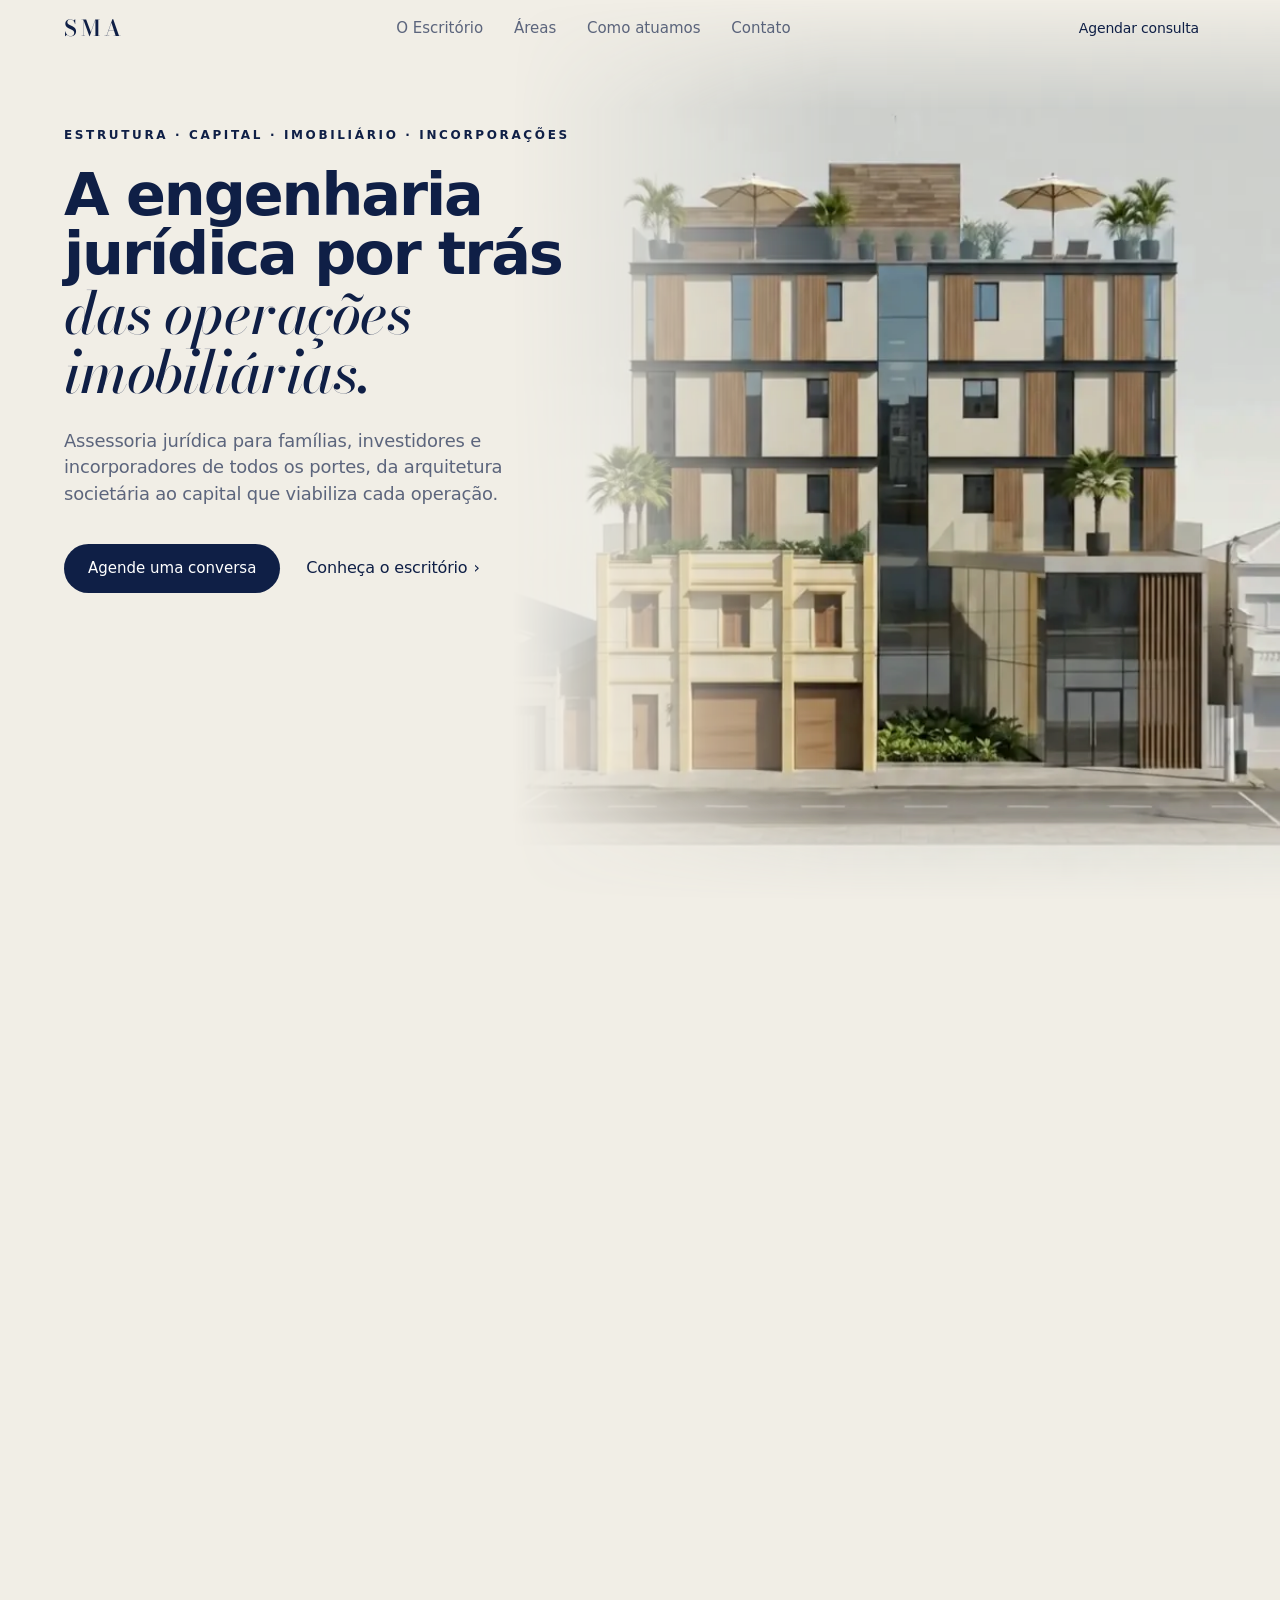
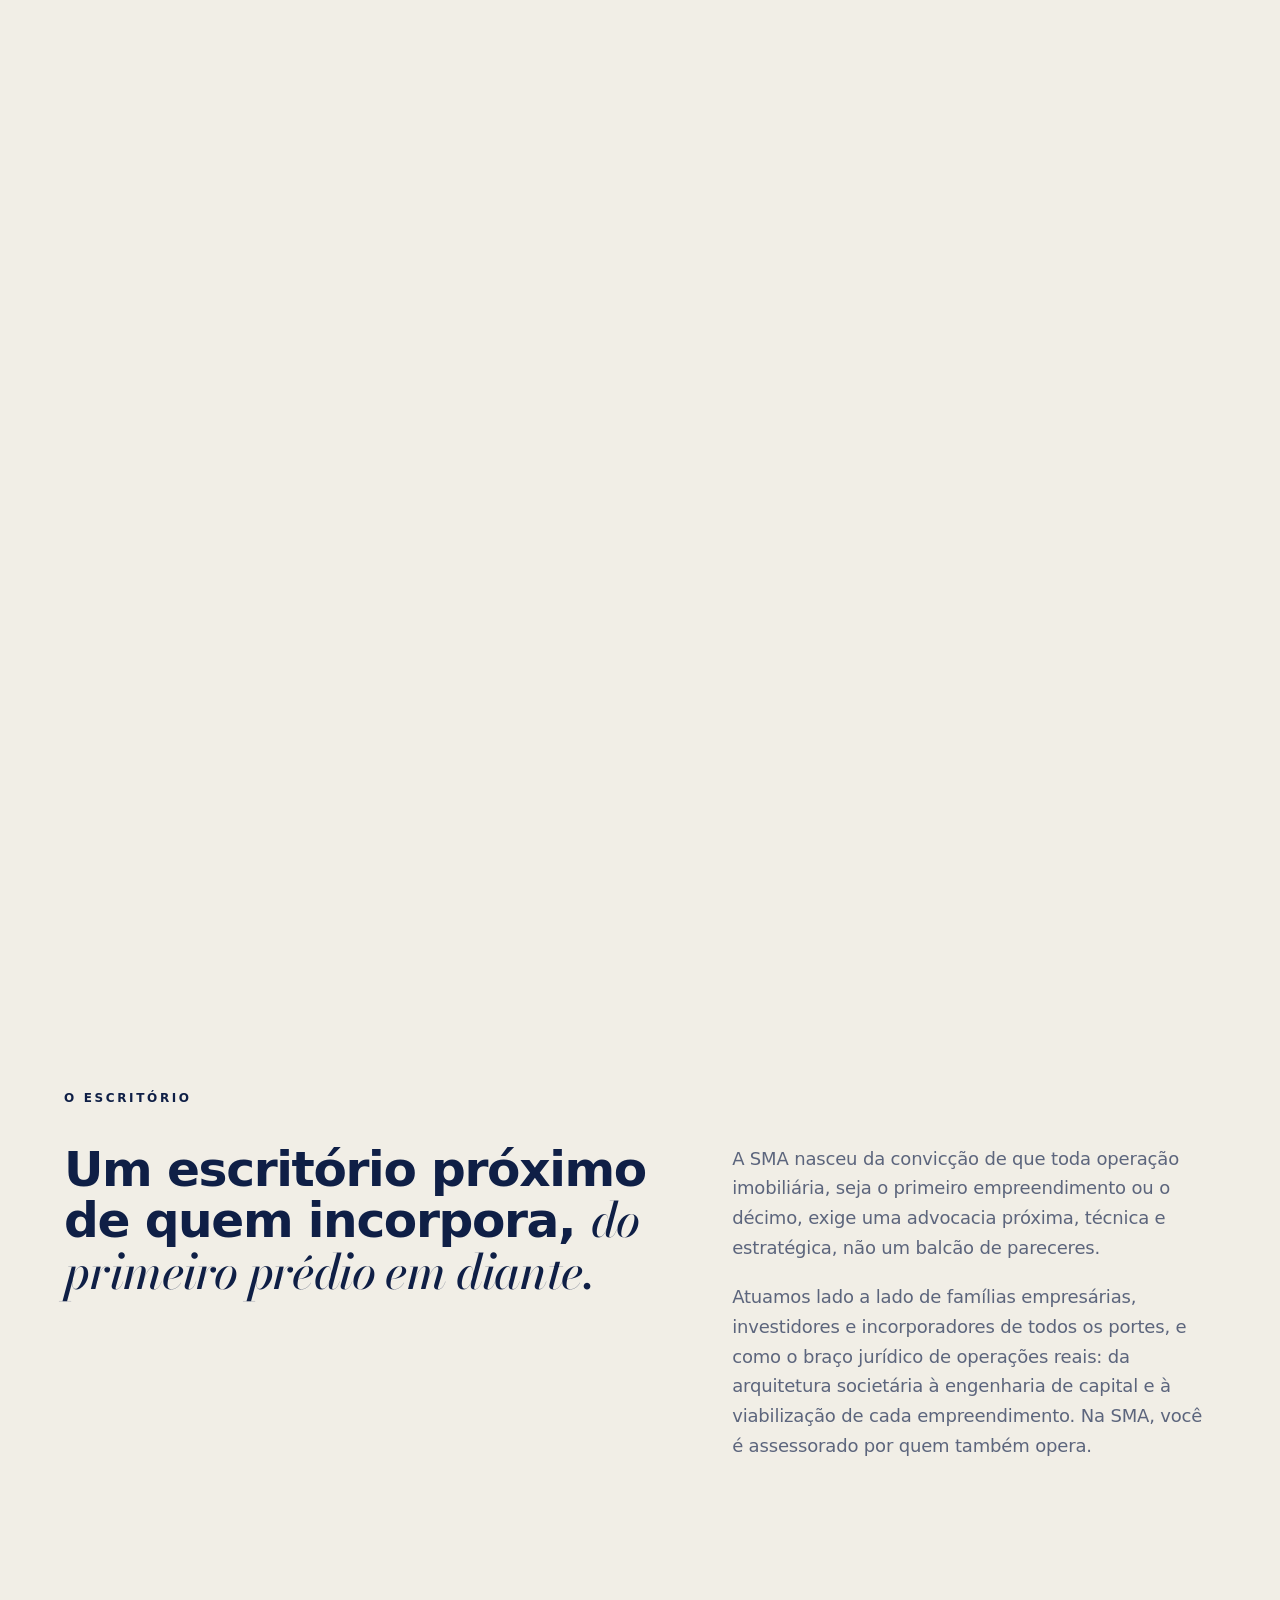
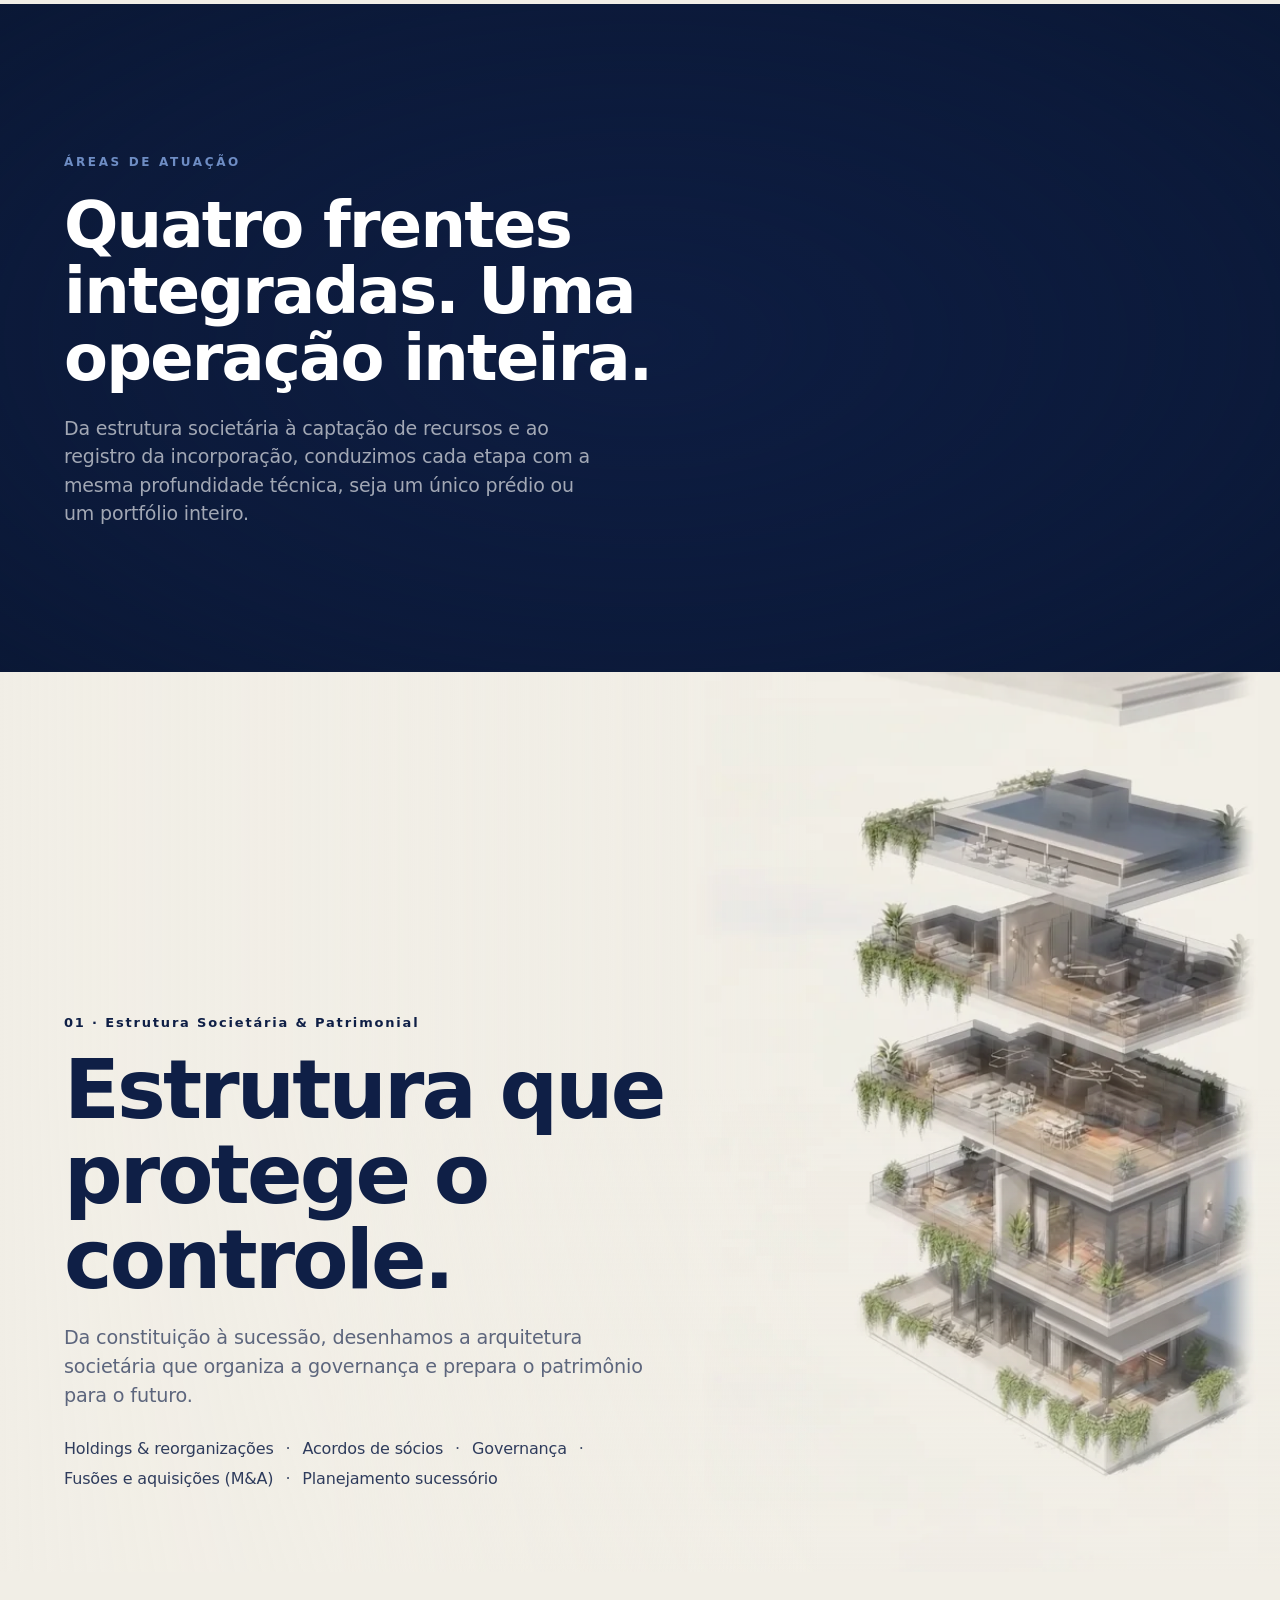
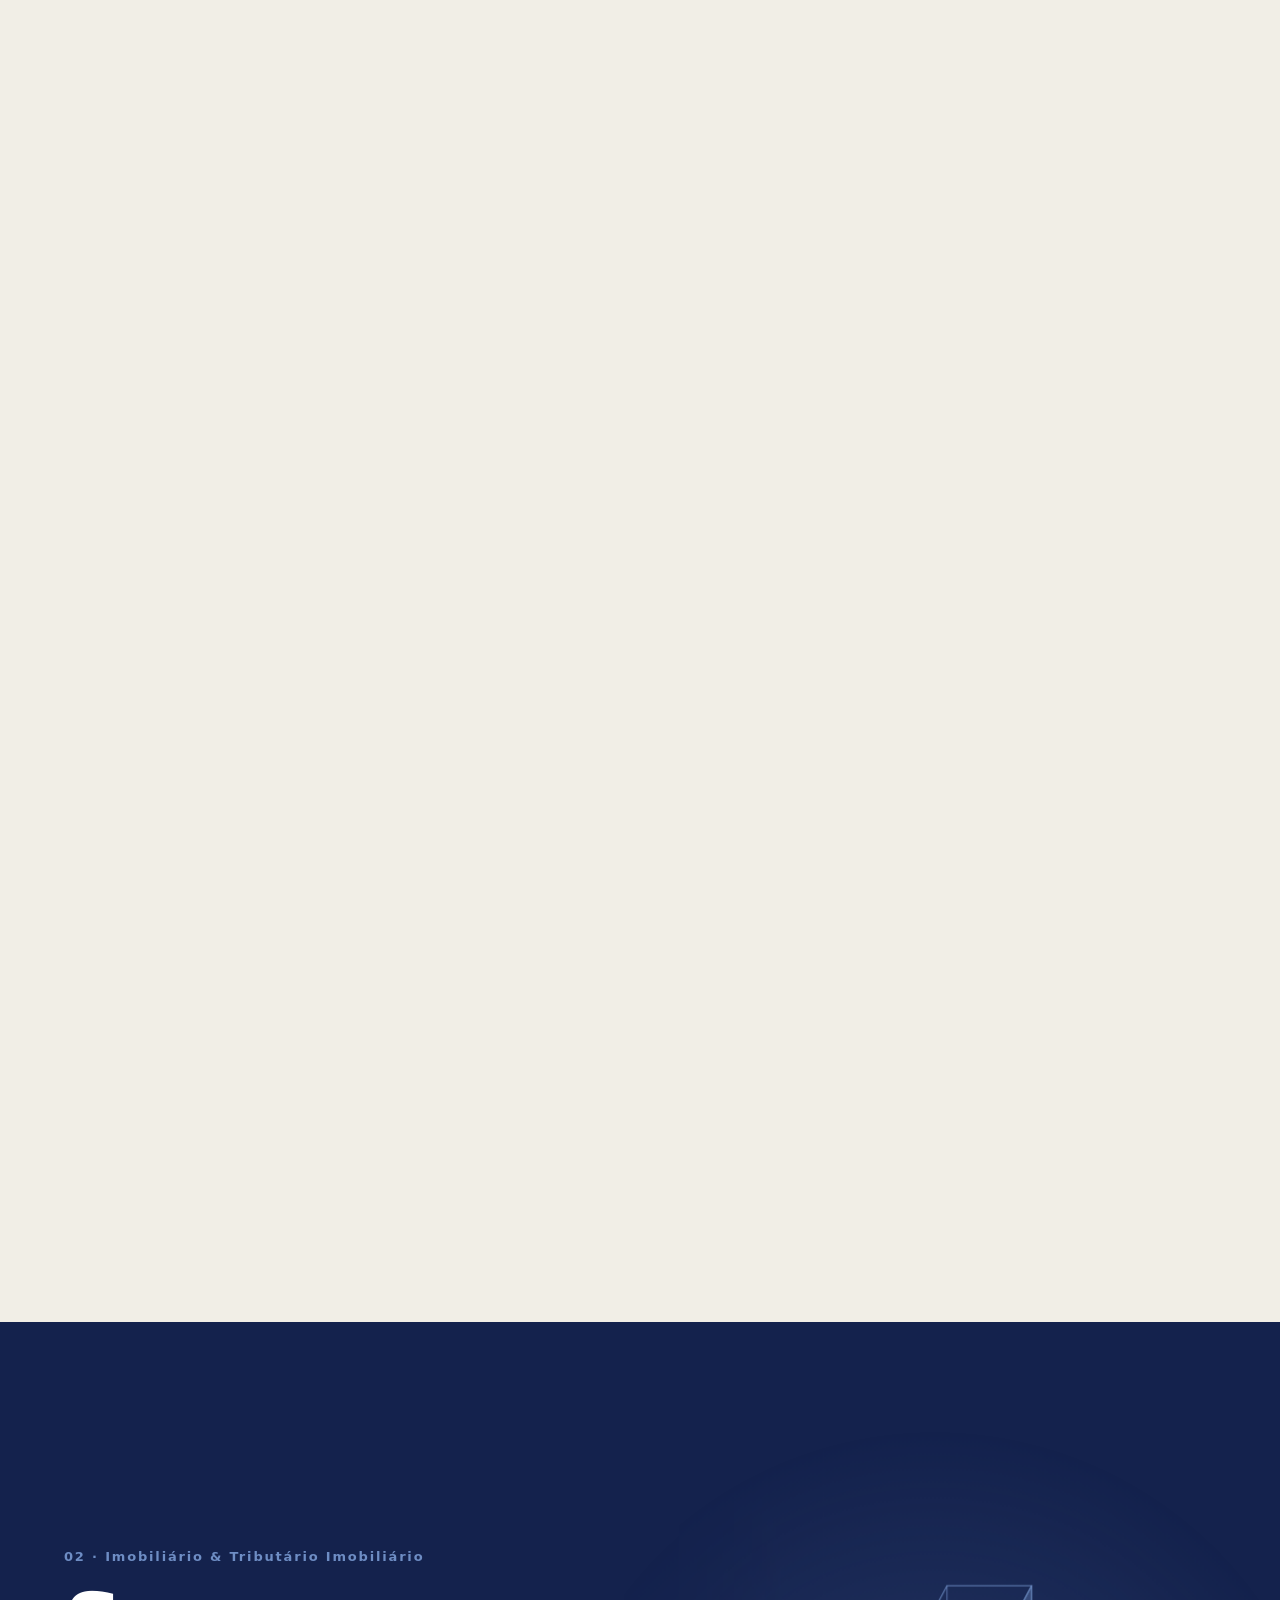
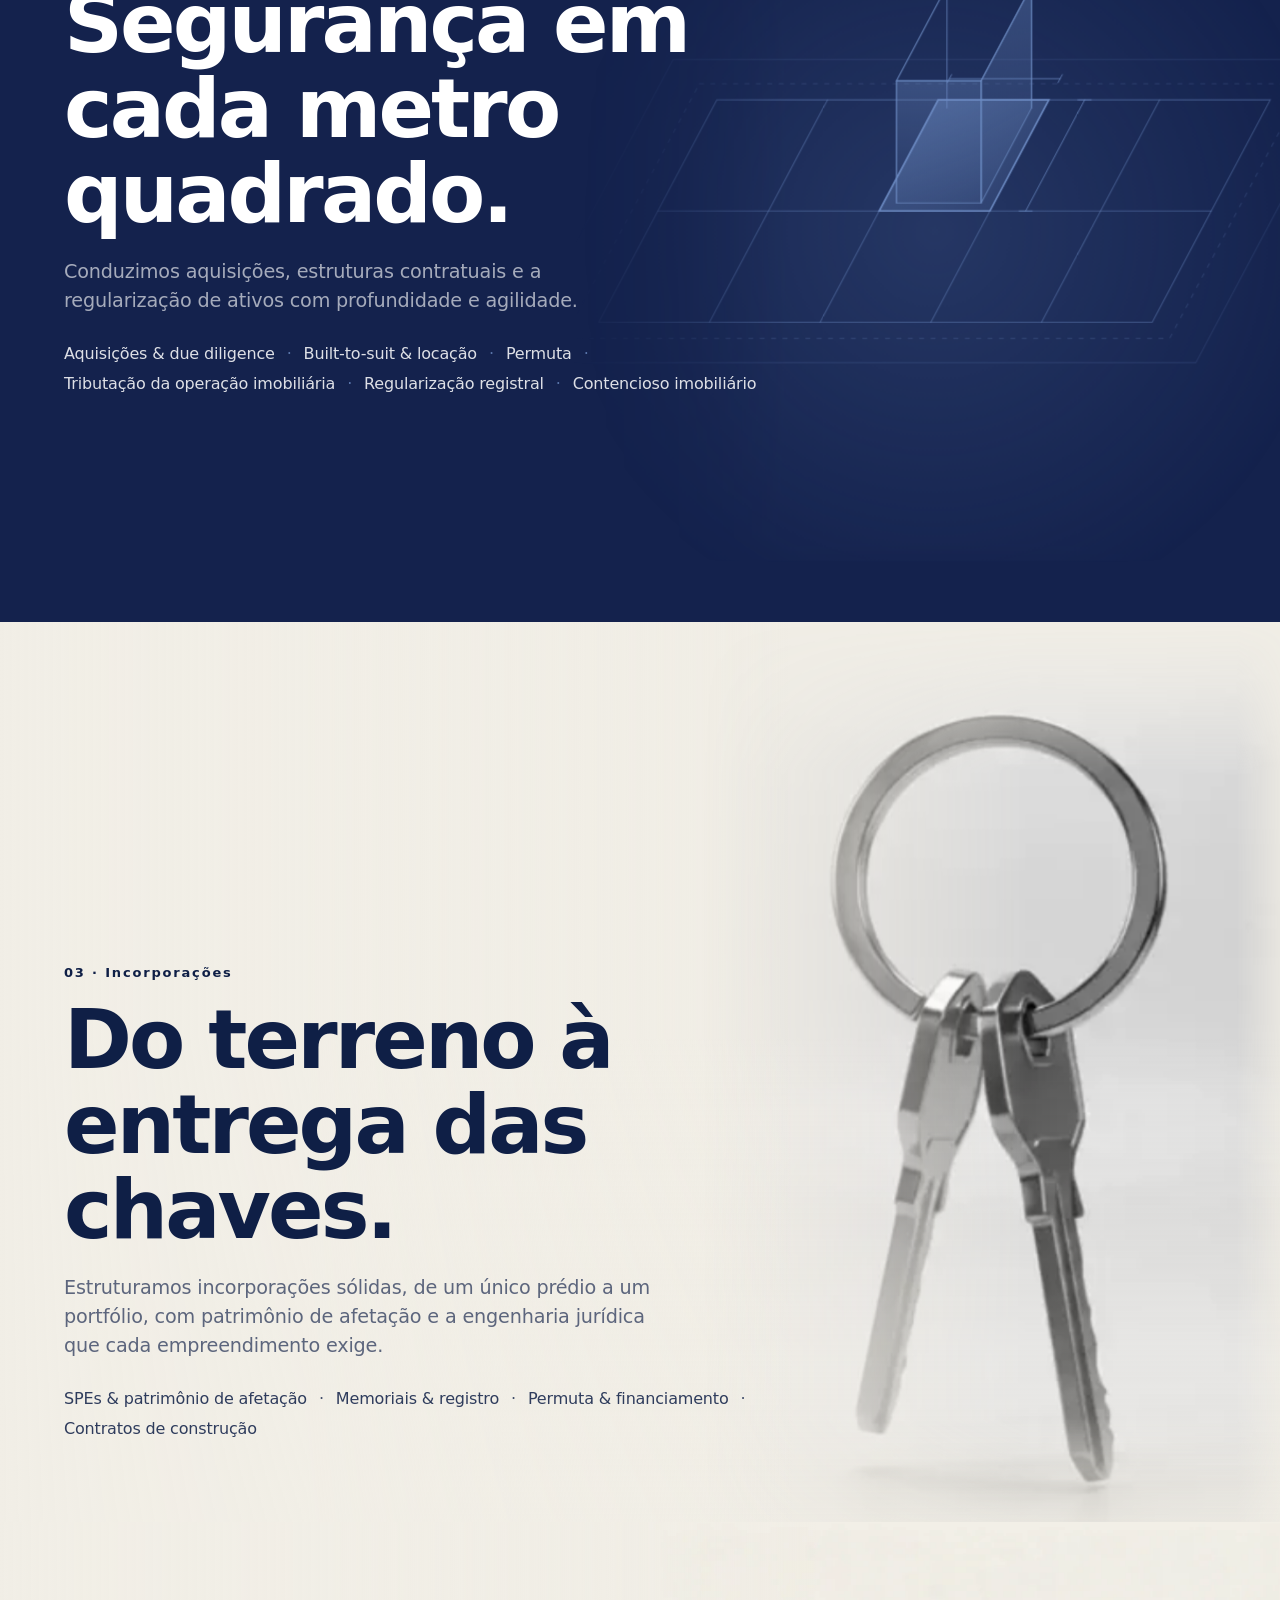
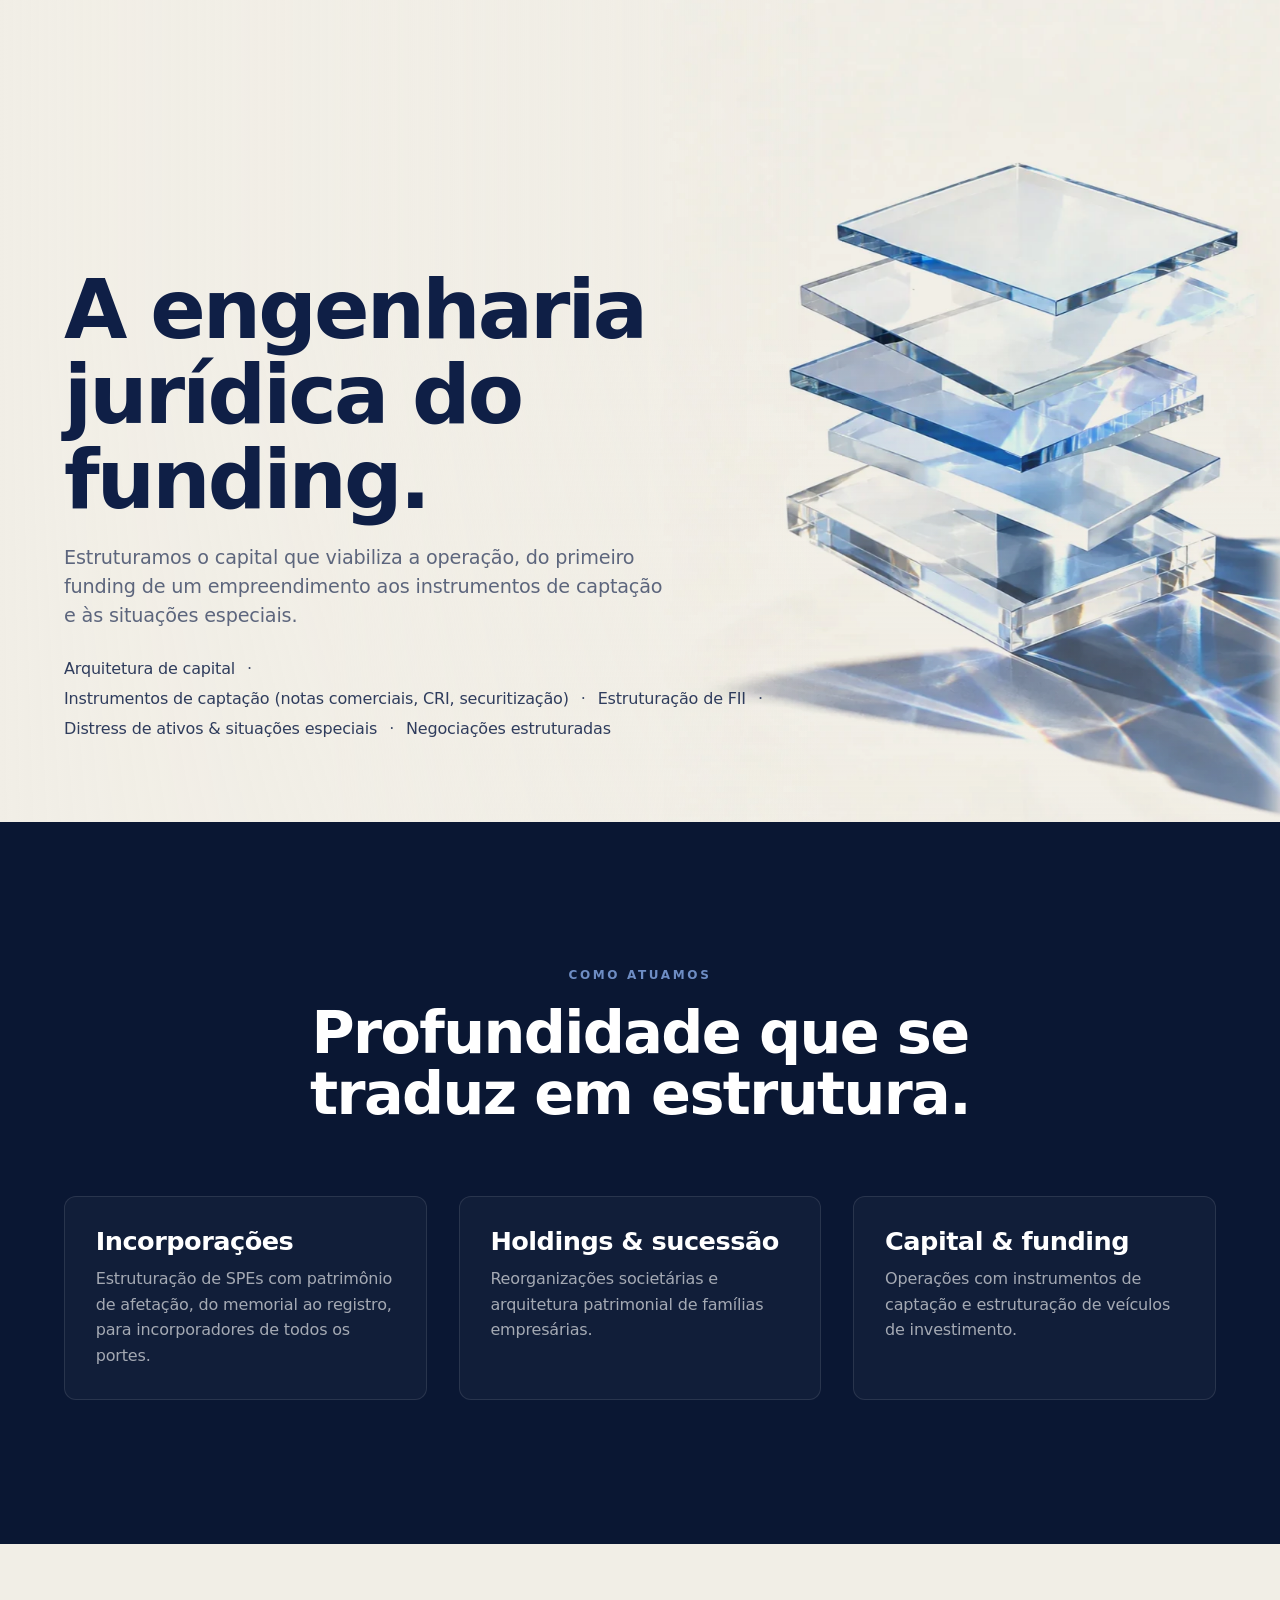
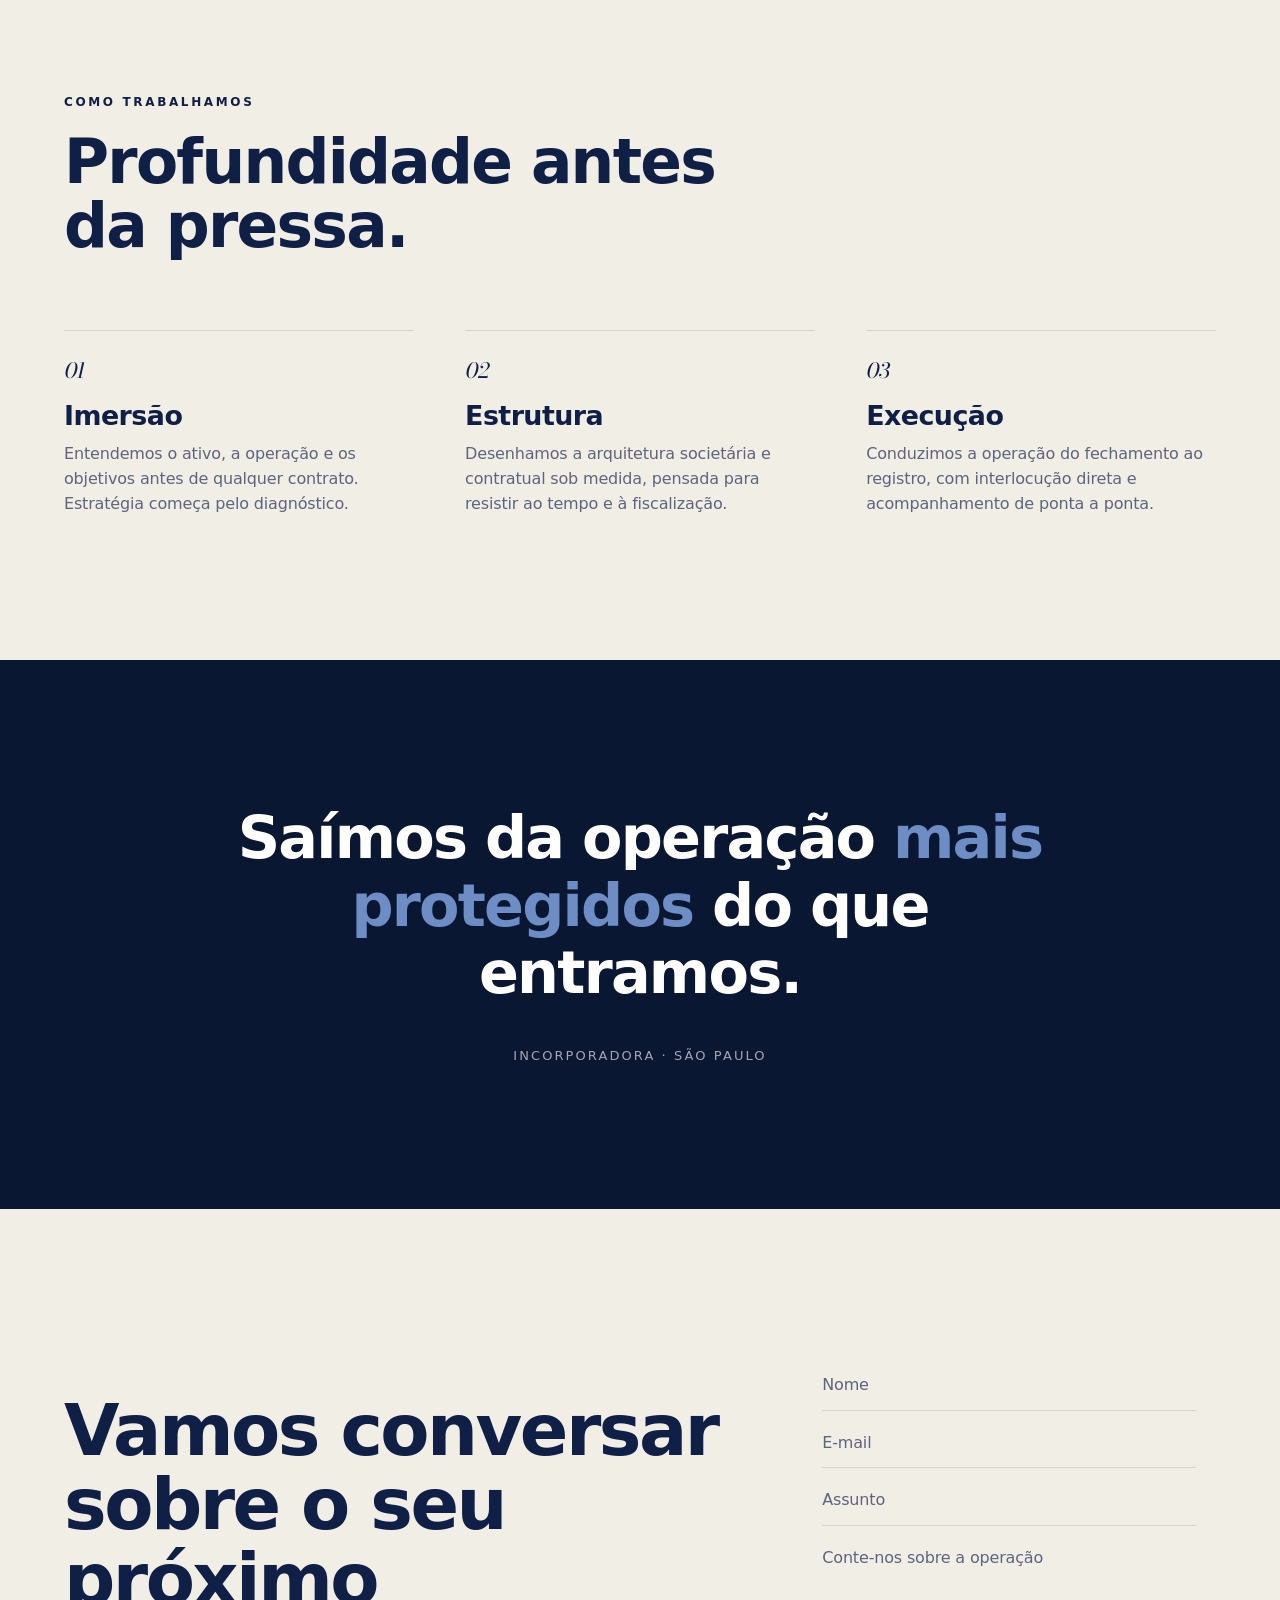
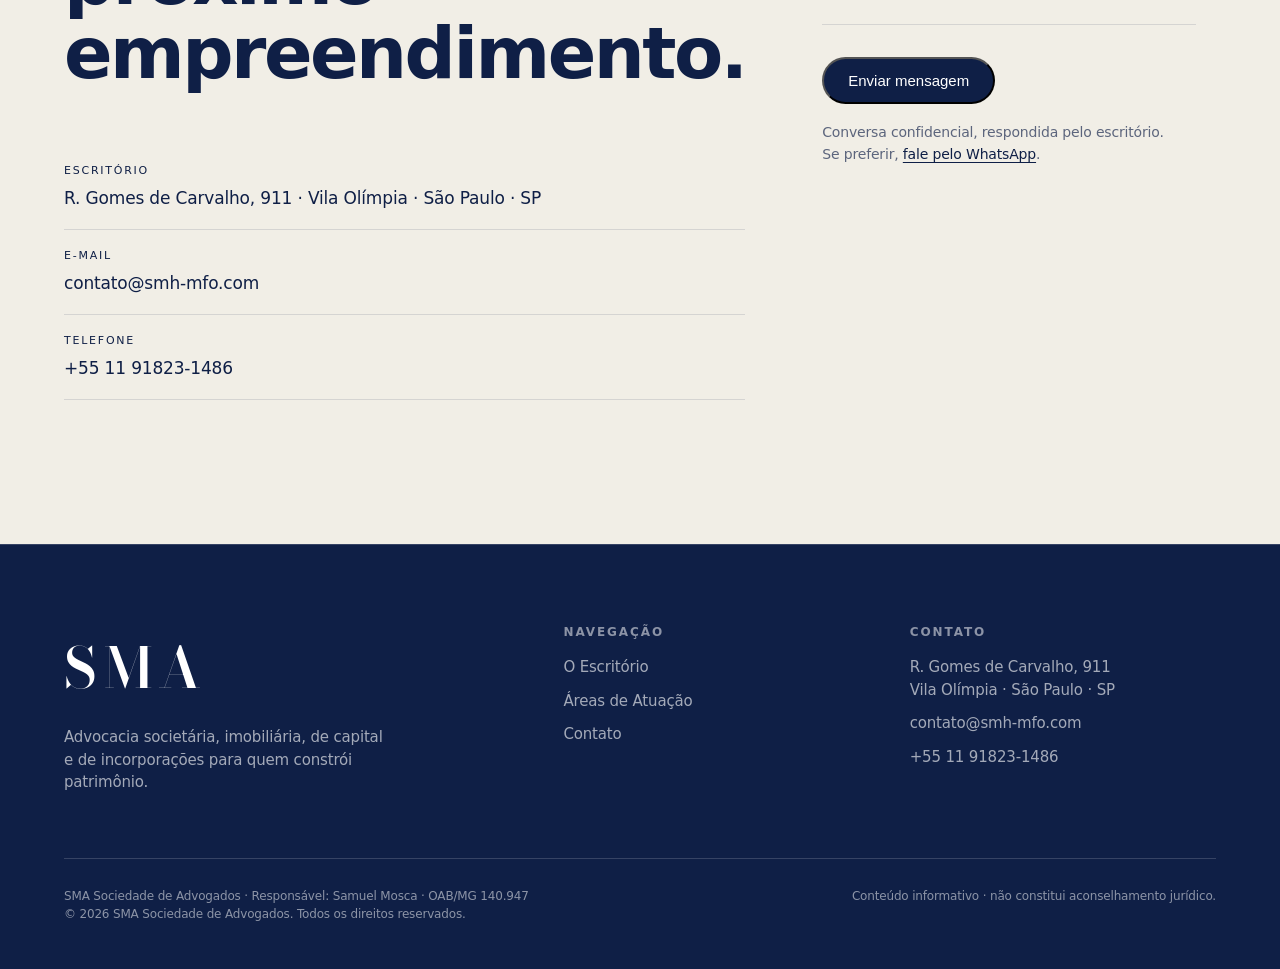
==== commit f52ca56e: "Aplica a critica do impeccable: contato, titulos, nav, listas, formulario, painel 02 e cursor P1: o " ====
--- a/index.html
+++ b/index.html
@@ -30,7 +30,7 @@
     <div class="nav-links">
       <a href="#sobre">O Escritório</a>
       <a href="#areas">Áreas</a>
-      <a href="#numeros">Como atuamos</a>
+      <a href="#metodo">Como atuamos</a>
       <a href="#contato">Contato</a>
     </div>
     <a href="#contato" class="nav-cta">Agendar consulta</a>
@@ -39,7 +39,7 @@
   <div class="menu" id="menu">
     <a href="#sobre">O Escritório</a>
     <a href="#areas">Áreas de atuação</a>
-    <a href="#numeros">Como atuamos</a>
+    <a href="#metodo">Como atuamos</a>
     <a href="#contato">Contato</a>
     <a href="#contato" class="btn light-fill">Agendar consulta</a>
   </div>
@@ -122,8 +122,8 @@
   </section>
 
   <!-- panel 02 -->
-  <section class="panel scene area-solid veus-fundo" data-screen-label="Área · Imobiliário">
-    <iframe class="veus" data-src="assets/veus.html?p=0.6" title="" aria-hidden="true" tabindex="-1" loading="lazy"></iframe>
+  <section class="panel scene area-solid" data-screen-label="Área · Imobiliário">
+    <div class="p-media lotes-media"><img class="p-img" src="assets/lotes.svg" width="900" height="900" loading="lazy" decoding="async" alt="Planta de uma quadra em perspectiva com um lote destacado e o volume que ele permite" /></div>
     <div class="p-body"><div class="wrap">
       <div class="p-num fade">02 · Imobiliário &amp; Tributário Imobiliário</div>
       <h3 class="fade d1">Segurança em cada metro quadrado.</h3>
@@ -164,8 +164,7 @@
   </section>
 
   <!-- ====================== COMO ATUAMOS ====================== -->
-  <section class="scene dark2 pad metrics veus-fundo" id="numeros" data-screen-label="Como atuamos">
-    <iframe class="veus" data-src="assets/veus.html?p=0.6" title="" aria-hidden="true" tabindex="-1" loading="lazy"></iframe>
+  <section class="scene dark2 pad metrics" id="numeros" data-screen-label="Como atuamos">
     <div class="wrap">
       <span class="kicker fade">Como atuamos</span>
       <h2 class="fade d1">Profundidade que se traduz em estrutura.</h2>
@@ -178,7 +177,7 @@
   </section>
 
   <!-- ====================== ABORDAGEM ====================== -->
-  <section class="scene light pad approach" data-screen-label="Abordagem">
+  <section class="scene light pad approach" id="metodo" data-screen-label="Abordagem">
     <div class="wrap">
       <span class="kicker fade">Como trabalhamos</span>
       <h2 class="fade d1" style="margin-top:16px;">Profundidade antes da pressa.</h2>
@@ -219,6 +218,7 @@
           <div class="field" style="border-color:var(--line-lt);"><textarea id="f-msg" name="mensagem" rows="3" placeholder=" " style="color:var(--text-lt);"></textarea><label for="f-msg" style="color:var(--dim-lt);">Conte-nos sobre a operação</label></div>
           <button class="btn" type="submit" id="form-btn">Enviar mensagem</button>
           <div id="form-status" style="display:none;margin-top:16px;font-size:15px;"></div>
+          <p class="f-nota">Conversa confidencial, respondida pelo escritório. Se preferir, <a href="https://wa.me/5511918231486" target="_blank" rel="noopener">fale pelo WhatsApp</a>.</p>
         </form>
         <script>
           document.getElementById('contact-form').addEventListener('submit', async function(e) {
--- a/cinematic.css
+++ b/cinematic.css
@@ -1,3 +1,4 @@
+@charset "UTF-8";
 /* ============================================================
    SMA Advocacia — "Cinematic" build
    Visual language inspired by Apple product pages:
@@ -54,7 +55,7 @@
 .serif-it { font-family: var(--serif); font-style: italic; font-weight: 500; }
 
 /* progress bar */
-.progress { position: fixed; top: 0; left: 0; height: 2px; background: var(--accent-2); width: 0; z-index: 900; transition: width .1s linear; }
+.progress { position: fixed; top: 0; left: 0; height: 2px; width: 100%; background: var(--accent-2); z-index: 900; transform: scaleX(0); transform-origin: left; transition: transform .1s linear; }
 
 /* ============ liquid-glass cursor ============ */
 @media (hover: hover) and (pointer: fine) {
@@ -64,11 +65,12 @@
 .lg-cursor {
   position: fixed; top: 0; left: 0; z-index: 9999;
   width: 24px; height: 32px;
-  /* hotspot at tip — JS drives the actual position */
-  transform: translate(0, 0); /* overridden by JS rAF loop */
+  /* a ponta e o hotspot; o JS posiciona pela propriedade translate */
+  translate: -100px -100px;
   pointer-events: none;
   opacity: 0;
-  transition: width .18s var(--ease), height .18s var(--ease), opacity .3s var(--ease), transform .18s var(--ease);
+  transform-origin: 0 0;
+  transition: scale .18s var(--ease), opacity .3s var(--ease);
   /* arrow shape identical to the OS default pointer */
   -webkit-clip-path: polygon(0 0, 0 75%, 20% 57%, 33% 88%, 46% 82%, 32% 53%, 58% 53%);
           clip-path: polygon(0 0, 0 75%, 20% 57%, 33% 88%, 46% 82%, 32% 53%, 58% 53%);
@@ -88,11 +90,8 @@
   background: linear-gradient(135deg, rgba(255,255,255,0.55) 0%, rgba(255,255,255,0) 42%);
 }
 .lg-cursor.ready { opacity: 1; }
-.lg-cursor.hover { width: 32px; height: 43px; }
-.lg-cursor.down {
-  width: 19px; height: 26px;
-  transform: translate(1px, 1px);
-}
+.lg-cursor.hover { scale: 1.33; }
+.lg-cursor.down { scale: 0.8; }
 /* on light backgrounds: navy rim instead of white glow */
 .lg-cursor.on-light {
   background: rgba(15,31,70,0.12);
@@ -144,15 +143,18 @@
   height: 56px; display: flex; align-items: center; justify-content: space-between;
   padding: 0 var(--gutter);
   background: rgba(15,31,70,0);
-  transition: background .5s var(--ease), backdrop-filter .5s var(--ease), height .4s var(--ease);
-}
-.nav.solid { background: rgba(10,23,51,0.78); backdrop-filter: saturate(160%) blur(18px); height: 52px; }
+  transition: background .5s var(--ease), backdrop-filter .5s var(--ease);
+}
+.nav.solid { background: rgba(10,23,51,0.78); backdrop-filter: saturate(160%) blur(18px); }
 .nav .logo { font-family: var(--serif); font-weight: 600; font-size: 22px; letter-spacing: 0.18em; color: var(--text-dk); }
 .nav-links { display: flex; gap: clamp(18px, 2.4vw, 40px); }
 .nav-links a { font-size: 15px; color: var(--dim-dk); transition: color .3s; letter-spacing: 0; }
 .nav-links a:hover { color: var(--text-dk); }
-.nav .nav-cta { font-size: 15px; color: var(--accent-2); }
-.nav .nav-cta:hover { text-decoration: underline; text-underline-offset: 3px; }
+.nav .nav-cta { font-size: 14px; font-weight: 500; color: var(--accent-2); padding: 8px 16px; border-radius: 980px; border: 1px solid transparent;
+  transition: background .35s var(--ease), color .35s var(--ease), border-color .35s var(--ease); }
+.nav.solid .nav-cta { background: var(--ivory); color: var(--accent); }
+.nav.solid .nav-cta:hover { background: #fff; }
+.nav:not(.solid) .nav-cta:hover { border-color: rgba(15,31,70,0.25); }
 /* o hero e marfim: antes de a barra ficar solida, a nav e navy para nao
    sumir no fundo claro */
 .nav:not(.solid) .logo, .nav:not(.solid) .nav-links a:hover, .nav:not(.solid) .nav-menu span { color: var(--text-lt); }
@@ -323,16 +325,32 @@
 .panel .p-media::after { content: ""; position: absolute; inset: 0;
   background: linear-gradient(180deg, rgba(10,23,51,0.34) 0%, rgba(10,23,51,0) 26%, rgba(10,23,51,0.20) 52%, rgba(10,23,51,0.94) 100%); }
 .panel .p-body { position: relative; z-index: 1; width: 100%; padding-bottom: clamp(56px, 9vh, 110px); }
-.panel .p-num { font-size: 13px; letter-spacing: 0.22em; color: var(--accent-2); font-weight: 600; }
+.panel .p-num { font-size: 13px; letter-spacing: 0.14em; color: var(--accent-2); font-weight: 600; }
 .panel h3 { font-size: clamp(38px, 6.4vw, 96px); margin-top: 14px; letter-spacing: -0.035em; }
 .panel .p-desc { margin-top: 22px; max-width: 50ch; font-size: clamp(17px, 1.5vw, 21px); color: var(--dim-dk); line-height: 1.5; }
-.panel .p-list { margin-top: 30px; display: flex; flex-wrap: wrap; gap: 10px 12px; max-width: 760px; }
-.panel .p-list li { list-style: none; font-size: 14px; color: var(--text-dk);
-  border: 1px solid var(--line-dk); border-radius: 980px; padding: 9px 16px; backdrop-filter: blur(4px); background: rgba(244,242,236,0.04); }
+/* lista de servicos: tipografica, separada por ponto medio. Chips com borda
+   pareciam filtros clicaveis e cabiam mal no celular. */
+.panel .p-list { margin-top: 26px; display: flex; flex-wrap: wrap; gap: 6px 0; max-width: 720px; }
+.panel .p-list li { list-style: none; font-size: 16px; line-height: 1.5; color: var(--text-dk); opacity: 0.86; }
+.panel .p-list li:not(:last-child)::after { content: "·"; margin: 0 12px; color: var(--accent-2); opacity: 0.9; }
 
 /* ---- solid navy panel (no media) ---- */
 .panel.area-solid { background: var(--navy); align-items: center; }
 .panel.area-solid .p-body { padding-bottom: 0; }
+/* painel 02: planta de lotes em SVG (assets/lotes.svg), traco azul sobre o
+   navy, a direita, dissolvida nas bordas como as fotos dos outros paineis */
+.panel.area-solid .lotes-media { left: auto; right: 0; width: 54%;
+  -webkit-mask-image:
+    linear-gradient(90deg, transparent 0%, #000 30%, #000 100%),
+    linear-gradient(180deg, transparent 0%, #000 14%, #000 86%, transparent 100%);
+  -webkit-mask-composite: source-in;
+          mask-image:
+    linear-gradient(90deg, transparent 0%, #000 30%, #000 100%),
+    linear-gradient(180deg, transparent 0%, #000 14%, #000 86%, transparent 100%);
+          mask-composite: intersect; }
+.panel.area-solid .lotes-media::after { display: none; }
+.panel.area-solid .lotes-media .p-img { width: 100%; height: 100%; object-fit: contain; object-position: center; }
+.panel.area-solid h3 { max-width: 11ch; }
 
 /* ---- light-theme panel (e.g. 01 Societário): white bg, image faded on the right ---- */
 .panel.area-light { background: var(--ivory); }
@@ -355,7 +373,8 @@
 .panel.area-light .p-num { color: var(--accent); }
 .panel.area-light h3 { color: var(--text-lt); }
 .panel.area-light .p-desc { color: var(--dim-lt); }
-.panel.area-light .p-list li { color: var(--text-lt); background: rgba(15,31,70,0.04); border: 1px solid rgba(15,31,70,0.14); backdrop-filter: none; }
+.panel.area-light .p-list li { color: var(--text-lt); }
+.panel.area-light .p-list li:not(:last-child)::after { color: var(--accent); }
 
 /* ---- panel 01: video do predio se montando, com o playhead preso ao scroll ---- */
 /* O clipe e 9:16 sobre fundo marfim, entao ele entra em contain e o canvas fica
@@ -396,6 +415,8 @@
 /* o titulo quebra antes da coluna do video: sem isso a ultima palavra cai
    sobre o predio, que ocupa a largura inteira do quadro no fim do clipe */
 .panel.area-build h3 { max-width: 11ch; }
+/* nos paineis com imagem a direita o titulo para antes dela */
+.keys-panel h3, .panel.area-light:not(.area-build) h3 { max-width: 11ch; }
 /* Com o predio enquadrado pelo proprio edificio ele ficou ~28% maior e a
    base avancou para a esquerda: o trecho de marfim onde a lista terminava
    agora e o terreo do predio. A lista quebra antes disso. */
@@ -446,7 +467,8 @@
 .keys-panel h3 { color: var(--text-lt); text-shadow: none; }
 .keys-panel .p-desc { color: var(--dim-lt); text-shadow: none; }
 .keys-panel .p-num { color: var(--accent); text-shadow: none; }
-.keys-panel .p-list li { color: var(--text-lt); background: rgba(15,31,70,0.04); border: 1px solid rgba(15,31,70,0.14); backdrop-filter: none; }
+.keys-panel .p-list li { color: var(--text-lt); }
+.keys-panel .p-list li:not(:last-child)::after { color: var(--accent); }
 
 @media (max-width: 860px) {
   .keys-panel::before { background:
@@ -497,8 +519,8 @@
 
 /* ============ contato ============ */
 .contact-grid { display: grid; grid-template-columns: 1.05fr 0.95fr; gap: clamp(40px, 6vw, 100px); align-items: start; }
-.contact h2 { font-size: clamp(38px, 5.6vw, 86px); letter-spacing: -0.035em; }
-.contact .c-info { margin-top: clamp(36px, 6vh, 60px); display: flex; flex-direction: column; gap: 0; }
+#contato h2 { font-size: clamp(38px, 5.6vw, 86px); letter-spacing: -0.035em; }
+#contato .c-info { margin-top: clamp(36px, 6vh, 60px); display: flex; flex-direction: column; gap: 0; }
 .info { padding: 18px 0; border-bottom: 1px solid var(--line-lt); }
 .info .il { font-size: 11px; letter-spacing: 0.16em; text-transform: uppercase; color: var(--accent-2); margin-bottom: 6px; }
 .info .iv { font-size: 17px; line-height: 1.5; }
@@ -512,6 +534,8 @@
 }
 .field.focus { border-color: var(--accent-2); }
 .form .btn { margin-top: 32px; align-self: flex-start; }
+.form .f-nota { margin-top: 18px; font-size: 14px; line-height: 1.55; color: var(--dim-lt); max-width: 40ch; }
+.form .f-nota a { color: var(--accent); text-decoration: underline; text-underline-offset: 3px; }
 @media (max-width: 820px) { .contact-grid { grid-template-columns: 1fr; } }
 
 /* ============ footer ============ */
@@ -554,10 +578,11 @@
   .panel { min-height: 620px; }
   .panel h3 { font-size: clamp(30px, 8.4vw, 40px); margin-top: 10px; }
   .panel .p-desc { font-size: 15px; margin-top: 12px; line-height: 1.45; }
-  .panel .p-list { margin-top: 16px; gap: 6px; }
-  .panel .p-list li { font-size: 12px; padding: 6px 11px; }
+  .panel .p-list { margin-top: 16px; gap: 4px 0; }
+  .panel .p-list li { font-size: 15px; }
+  .panel .p-list li:not(:last-child)::after { margin: 0 9px; }
   .panel .p-body { padding-bottom: 32px; }
-  .panel.area-solid { align-items: flex-end; }
+  .panel.area-solid { align-items: flex-start; }
   .panel.area-solid .p-body { padding-bottom: 40px; }
   .panel.area-build { height: 200svh; }
   .panel.area-build h3, .panel.area-build .p-list { max-width: none; }
@@ -575,7 +600,11 @@
   /* paineis 02, 03 e 04: o painel cresce alem da tela se o texto precisar,
      em vez de cortar o que nao coube (overflow hidden) */
   .panel.area-solid, .keys-panel, .panel.area-light:not(.area-build) { height: auto; min-height: 100svh; }
-  .panel.area-solid .p-body { padding-top: 90px; }
+  .panel.area-solid .p-body { padding-top: 46svh; }
+  .panel.area-solid .lotes-media { top: 6svh; bottom: auto; left: 0; width: 100%; height: 40svh;
+    -webkit-mask-image: linear-gradient(180deg, transparent 0%, #000 12%, #000 84%, transparent 100%);
+            mask-image: linear-gradient(180deg, transparent 0%, #000 12%, #000 84%, transparent 100%); }
+  .panel.area-solid h3 { max-width: none; }
   /* paineis 03 e 04: a imagem ocupa a metade de cima da tela, dissolvida
      nas quatro bordas, e o texto comeca depois dela, nunca por cima */
   .keys-panel .p-body, .panel.area-light:not(.area-build) .p-body { padding-top: 50svh; }
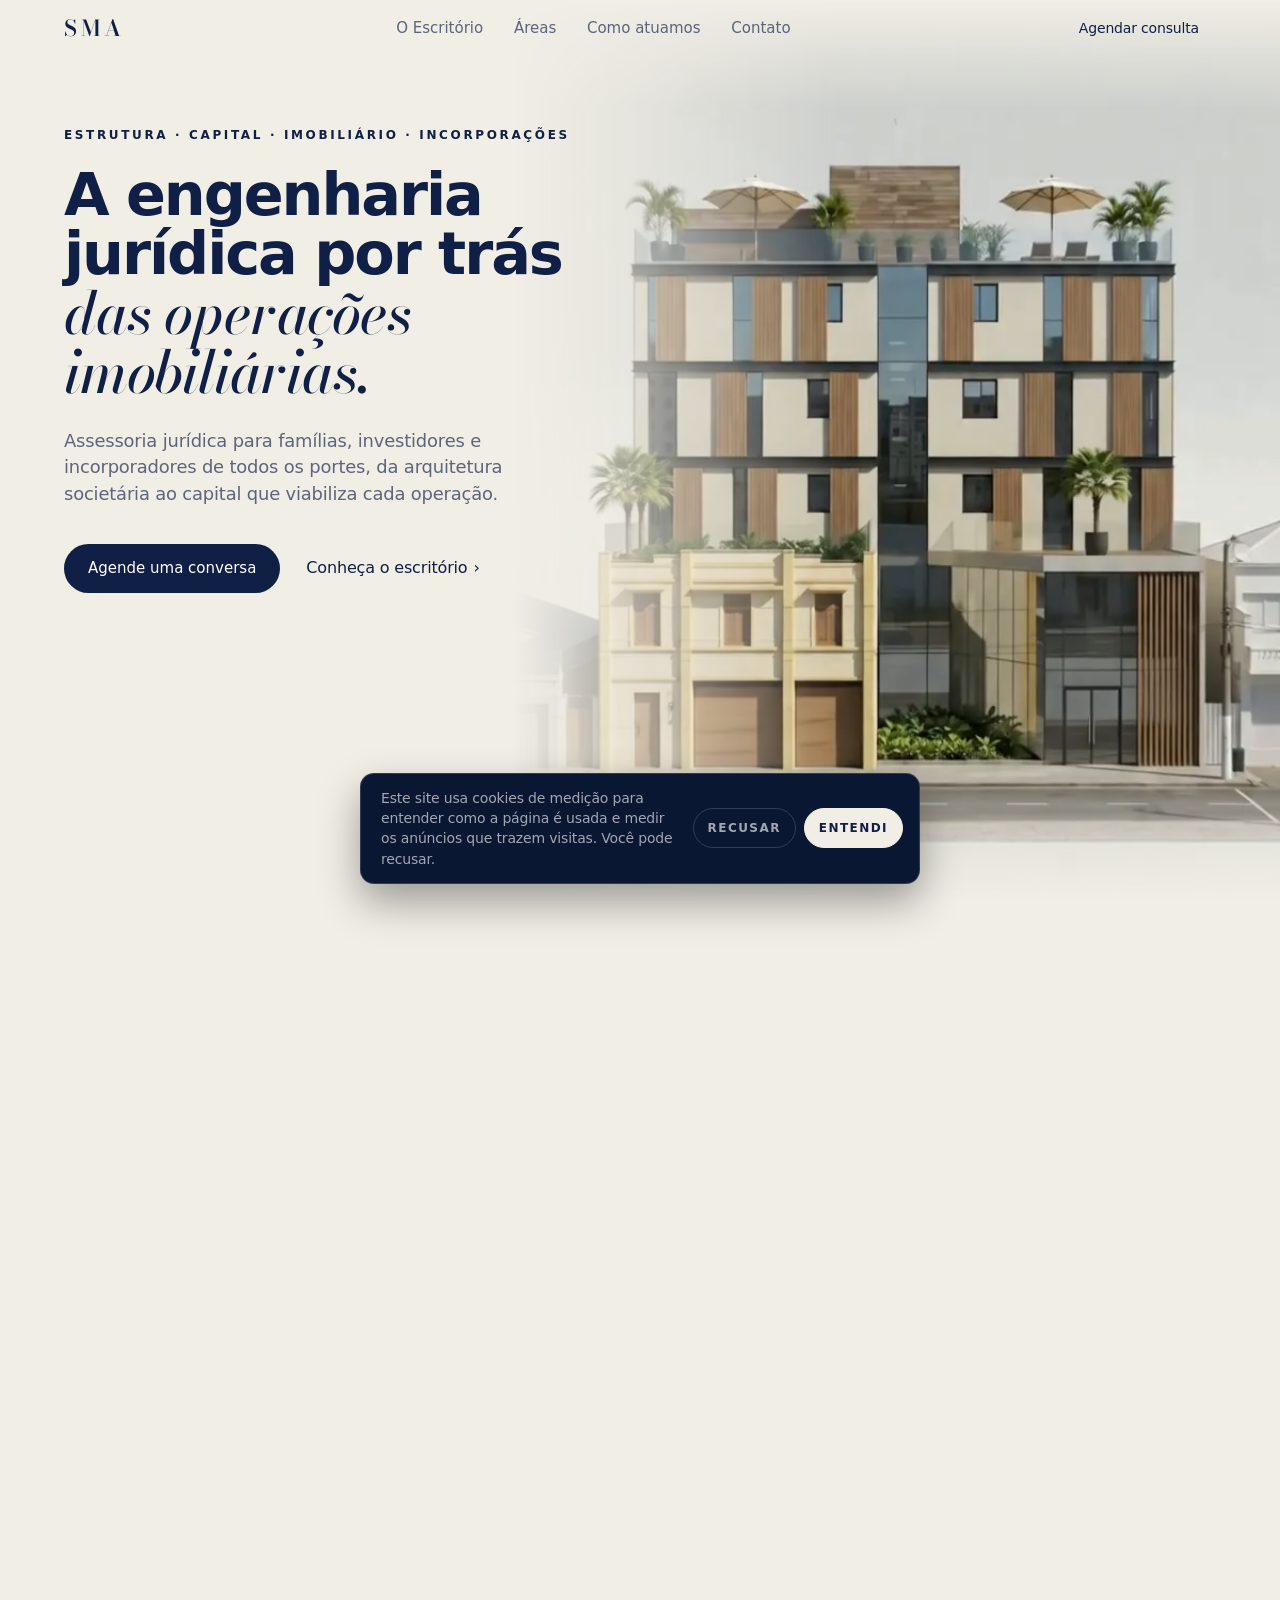
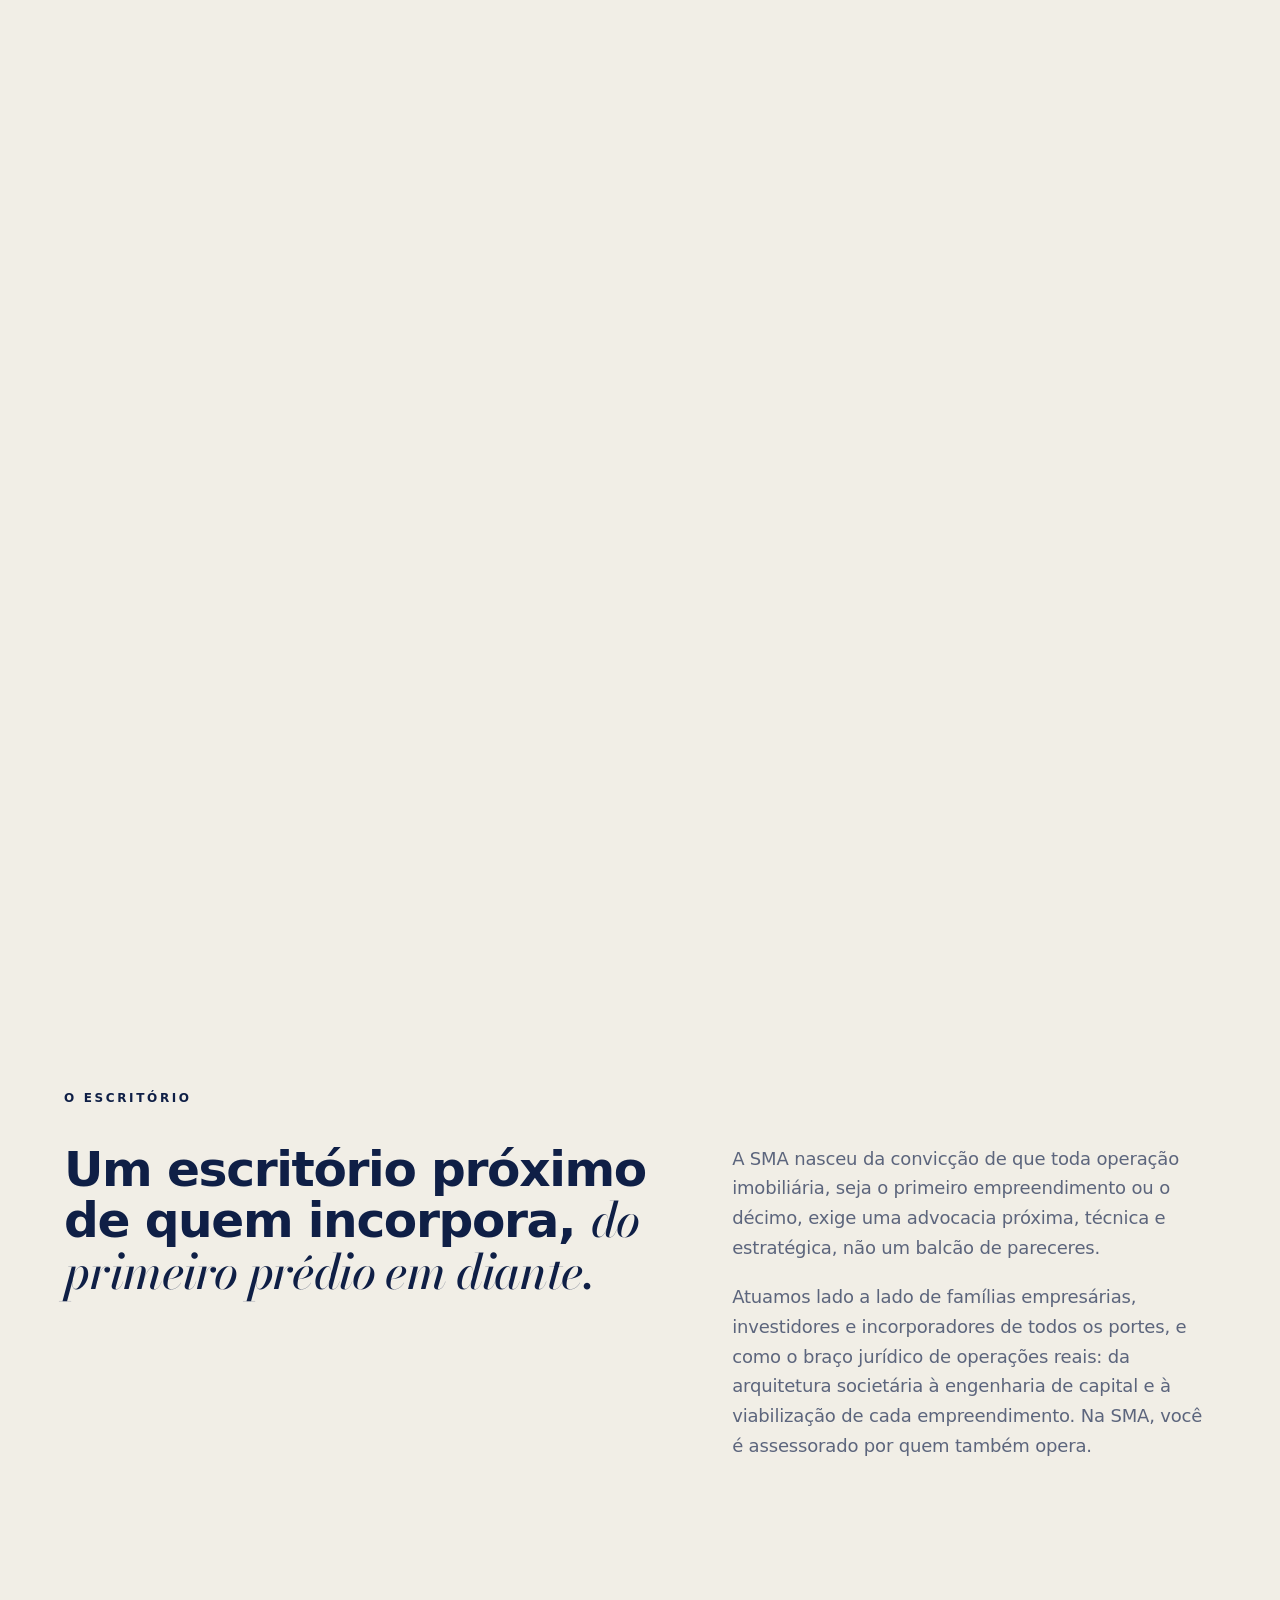
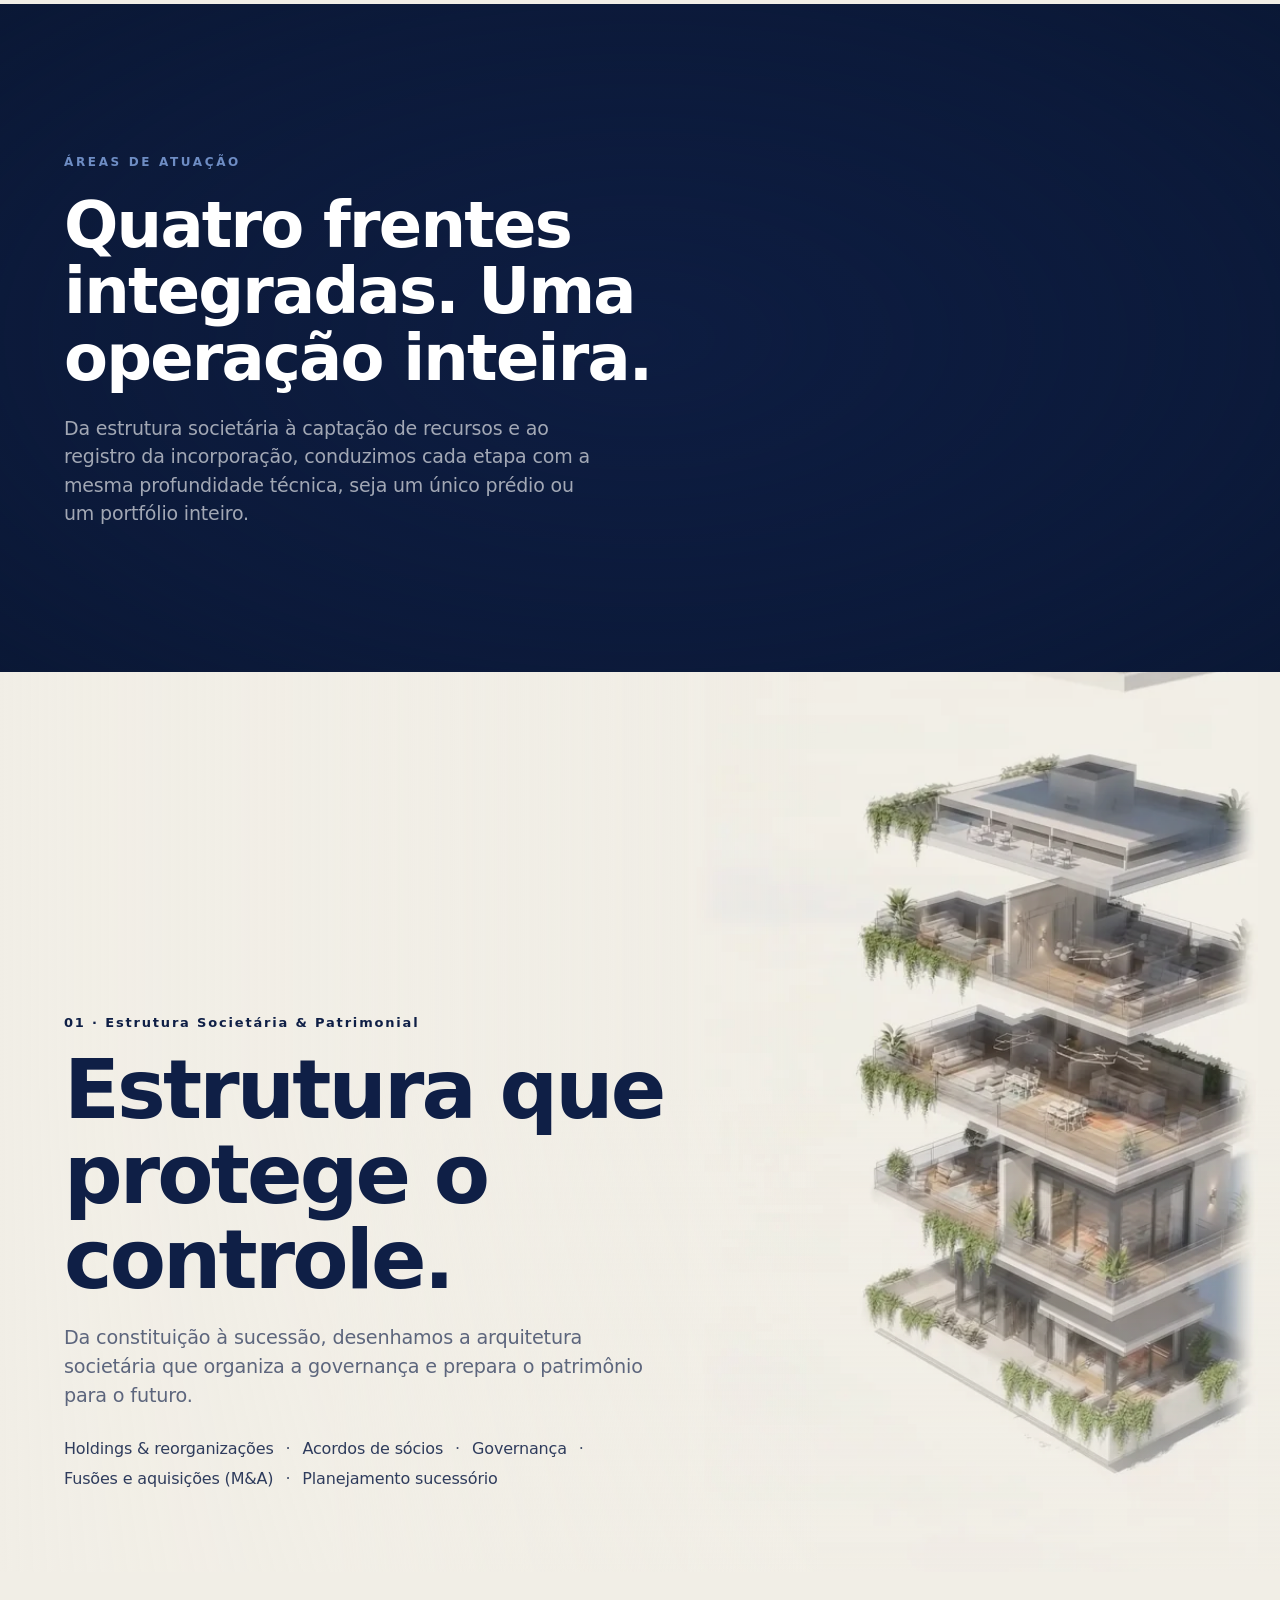
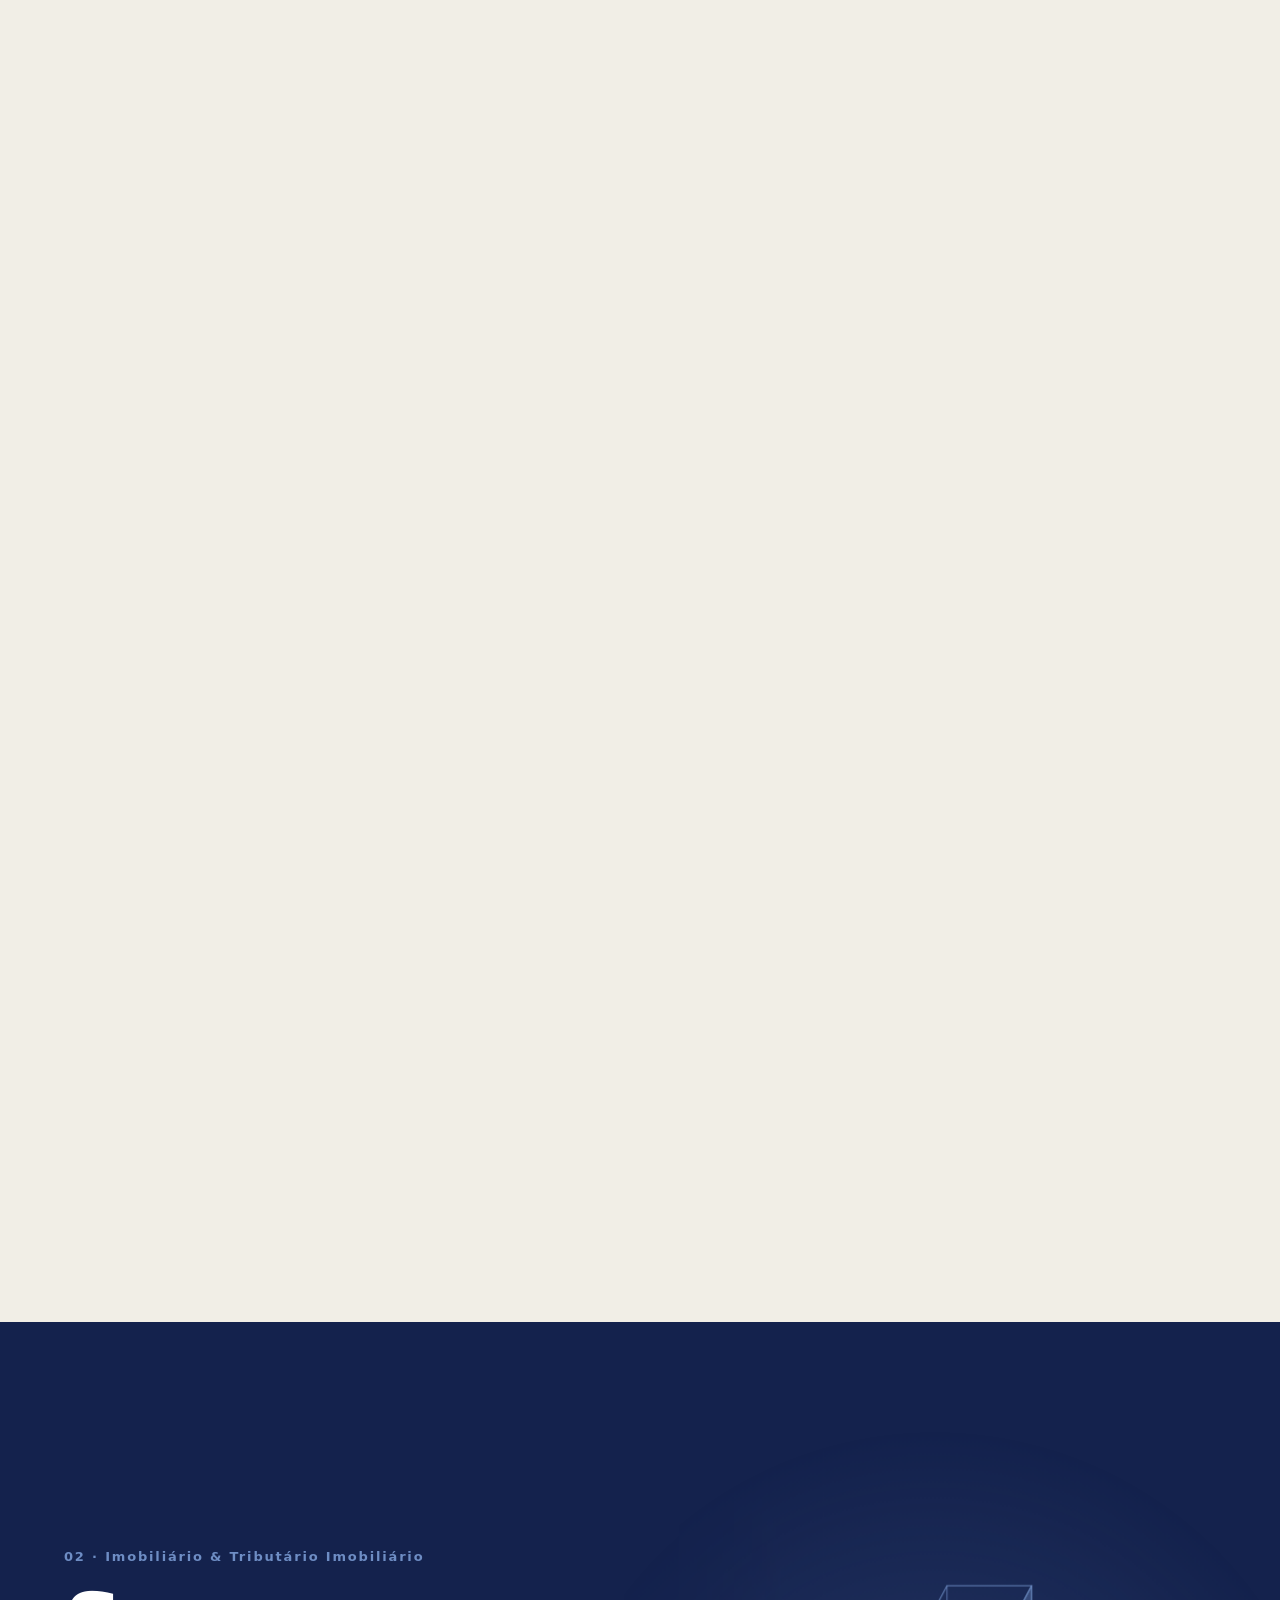
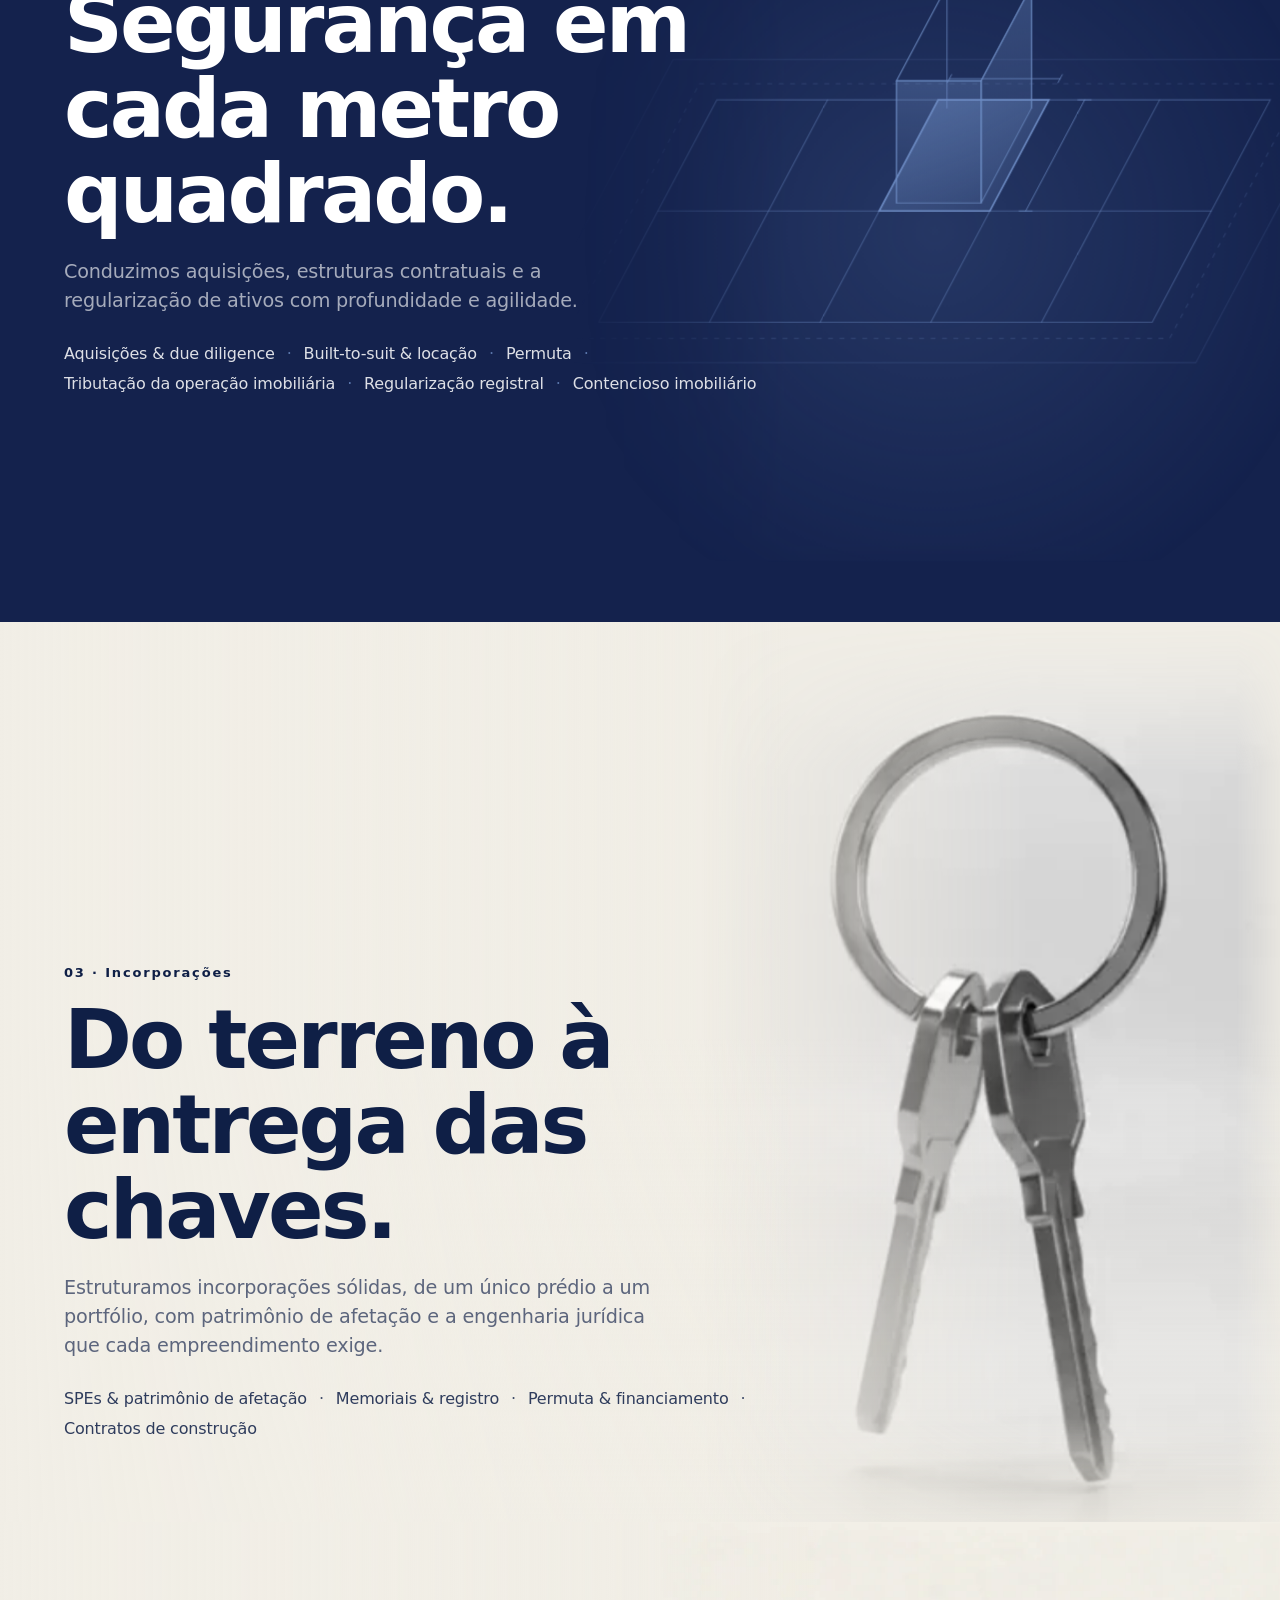
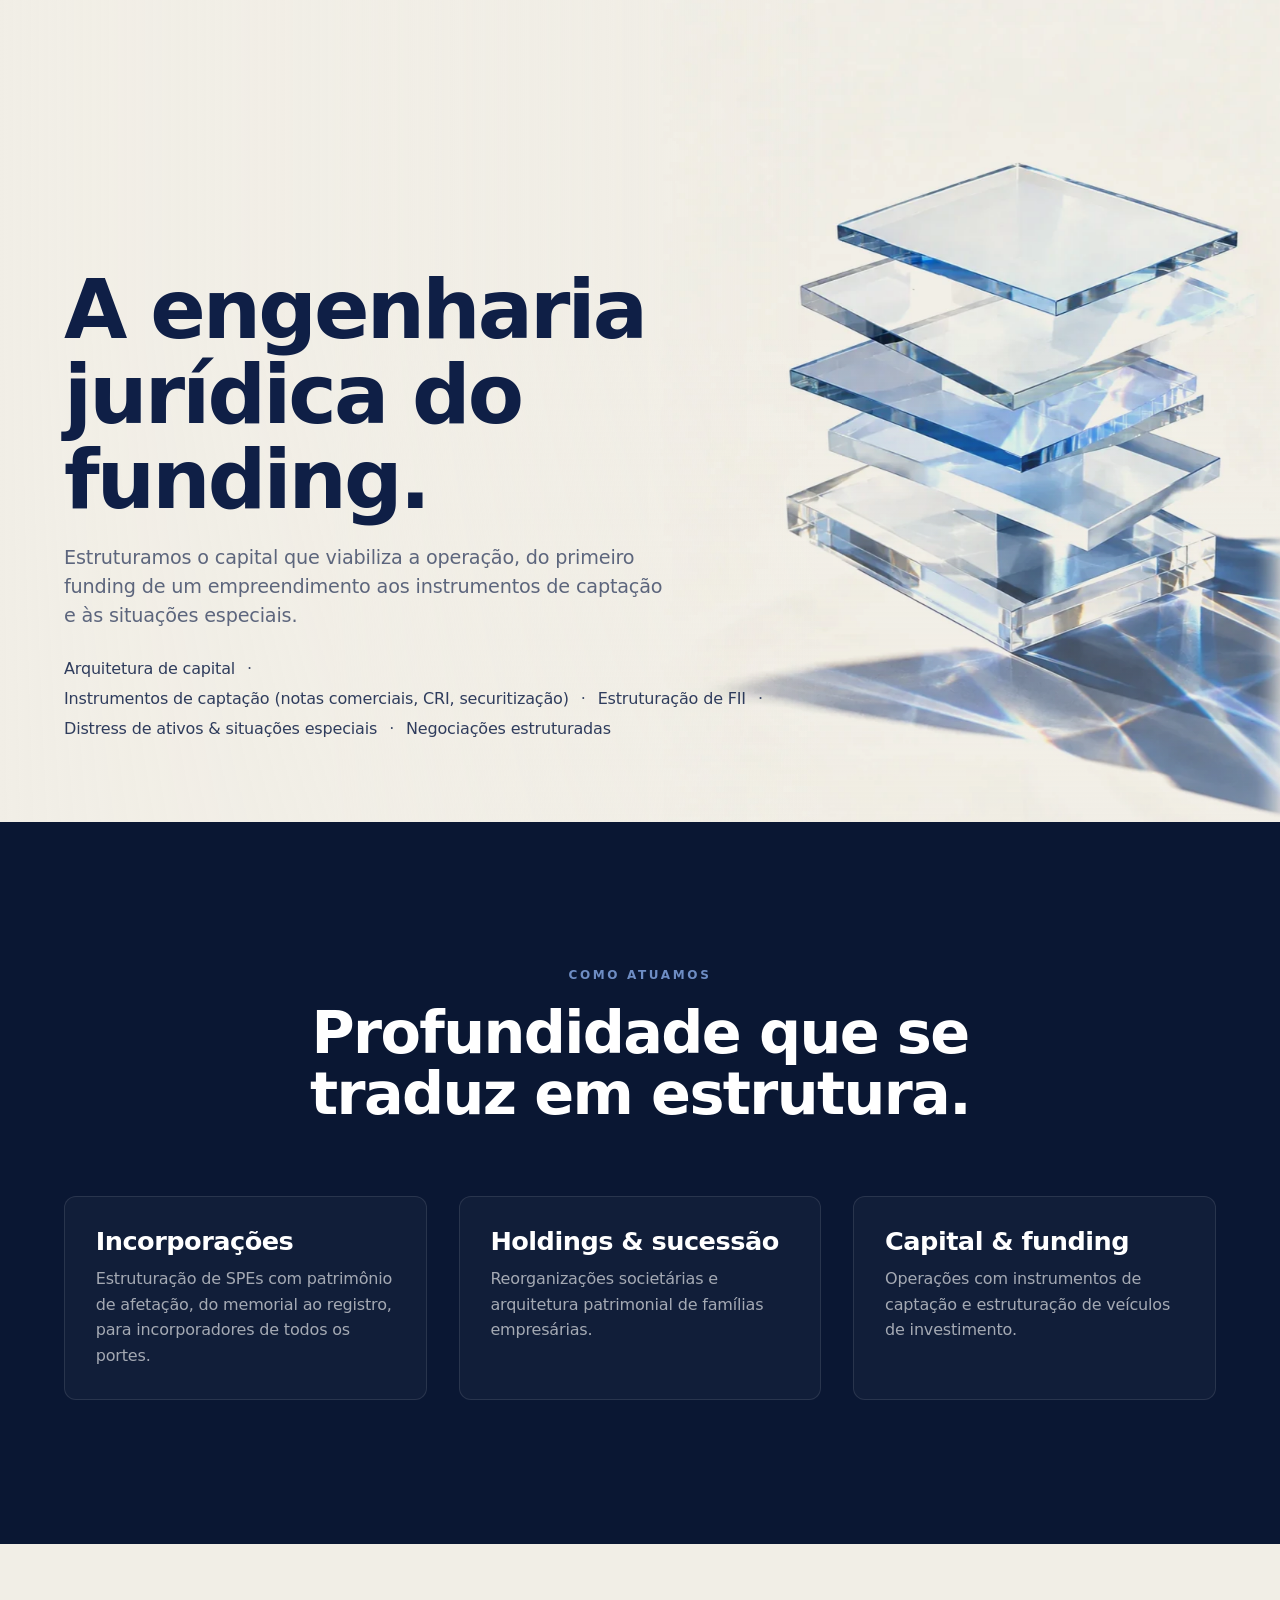
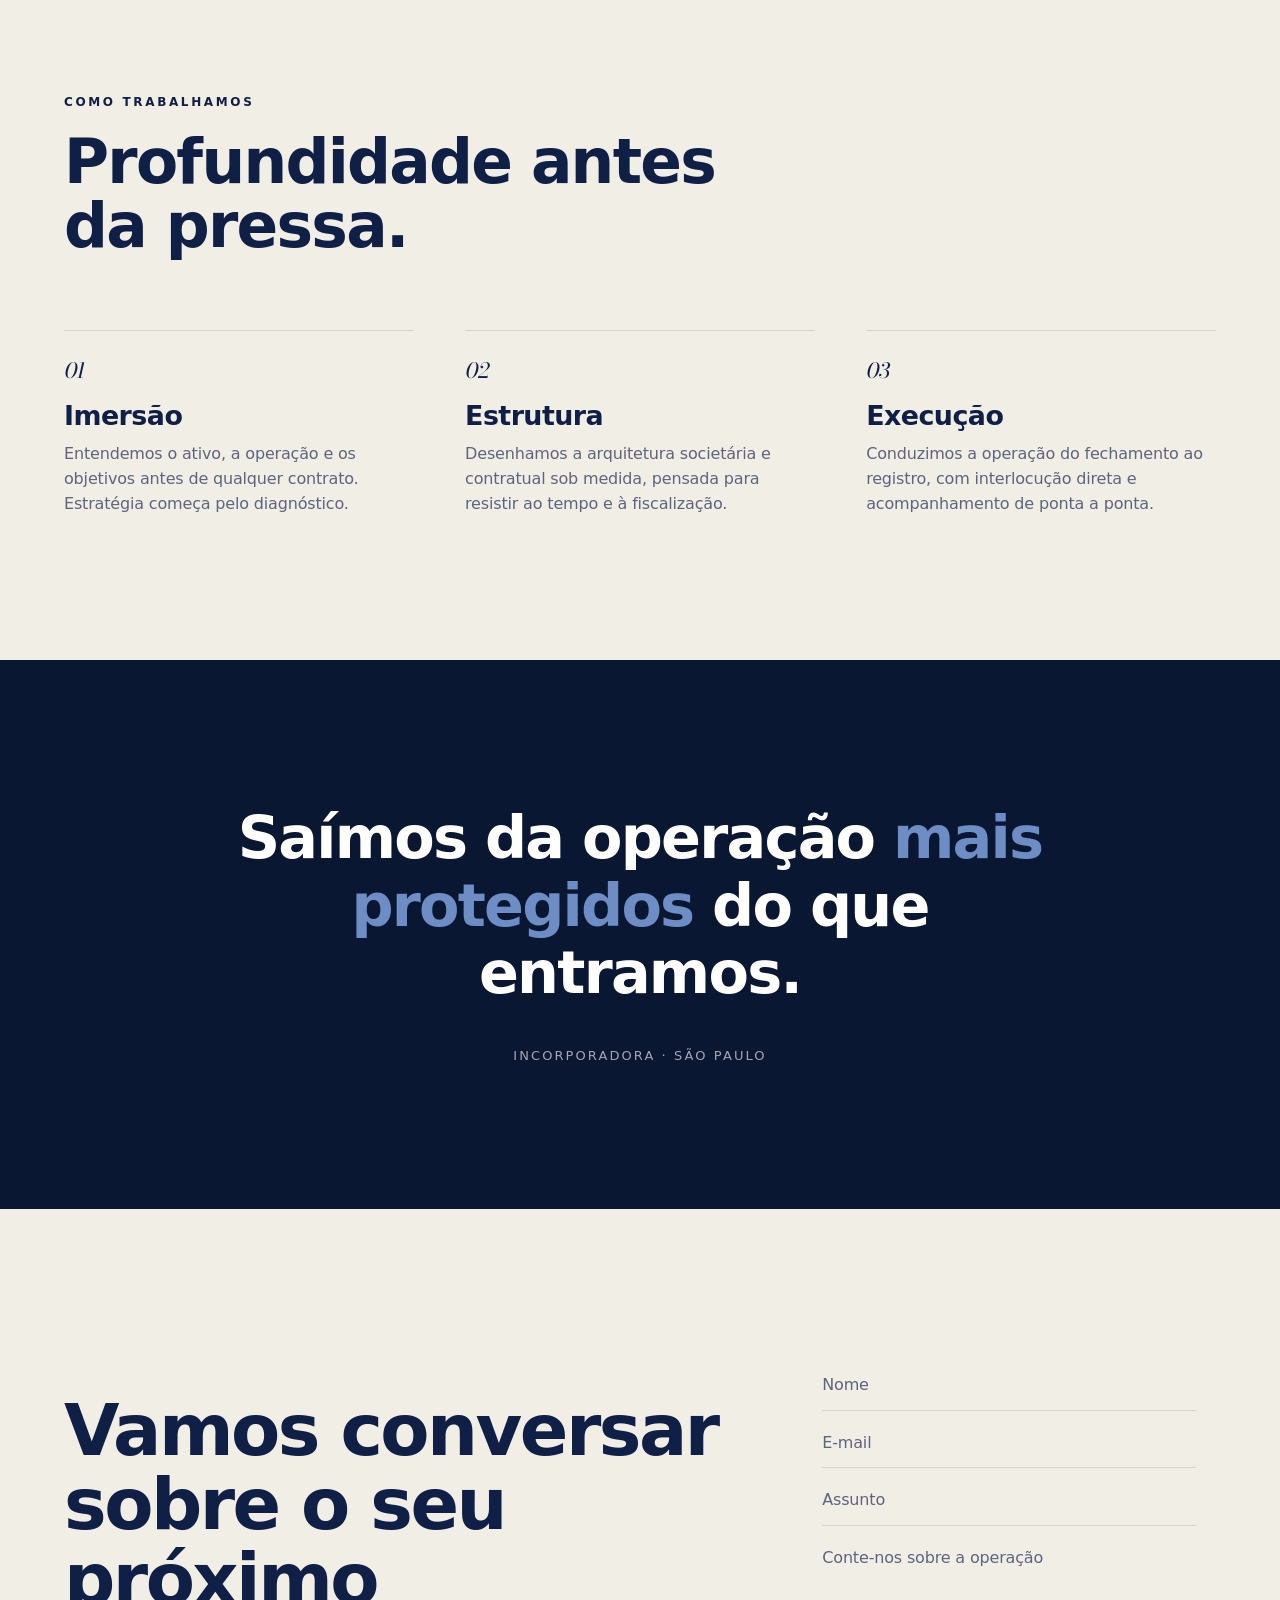
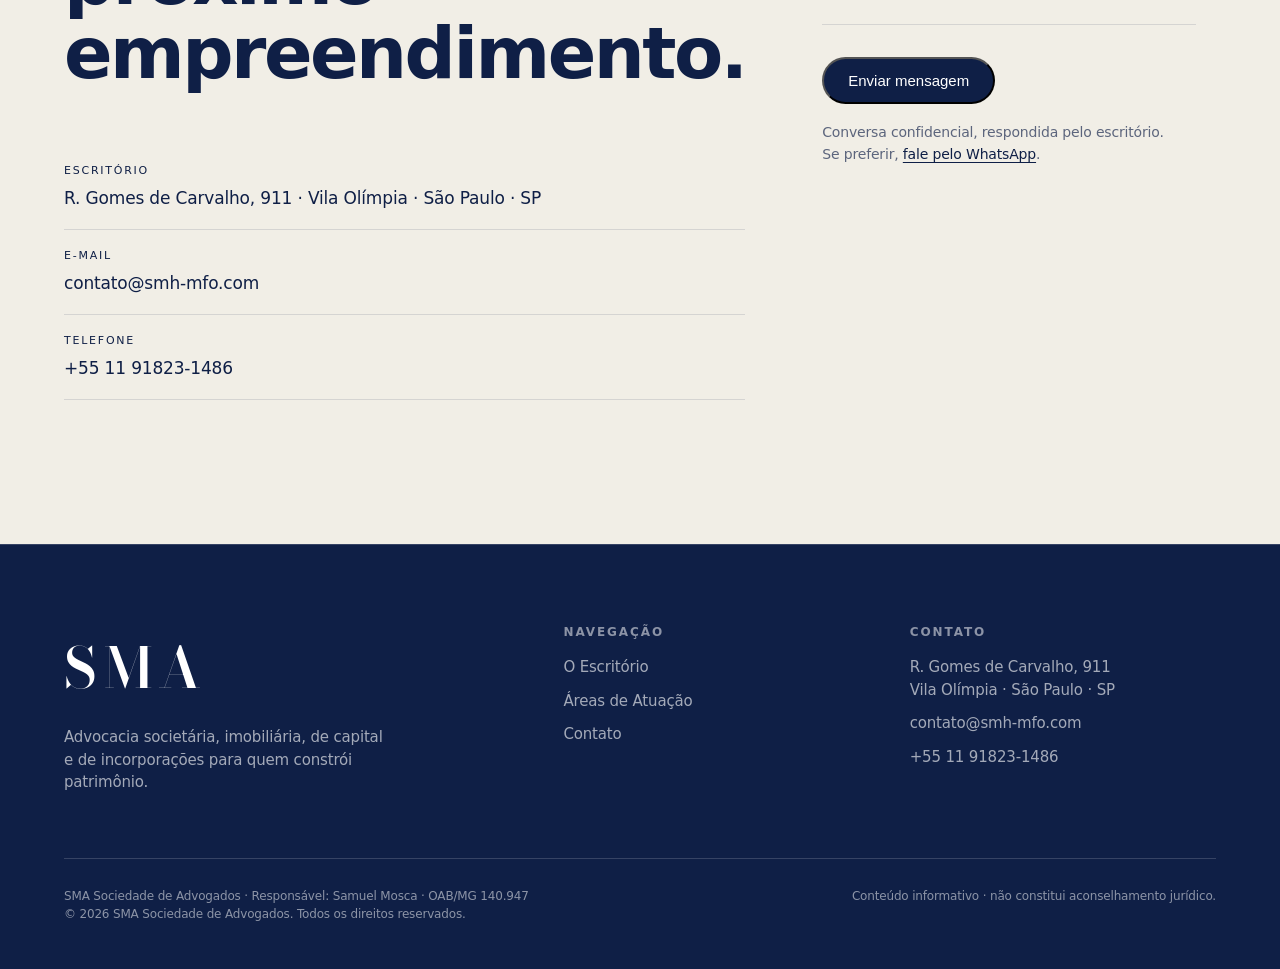
==== commit 23a59919: "Pixel da Meta (smaadvogados.com) com faixa informativa e origem do anuncio pixel.js carrega o Pixel " ====
--- a/index.html
+++ b/index.html
@@ -238,6 +238,7 @@
                 status.style.display = 'block';
                 status.style.color = 'var(--accent)';
                 status.textContent = 'Mensagem enviada. Retornaremos em breve.';
+                document.dispatchEvent(new CustomEvent('formulario-enviado'));
                 this.reset();
                 btn.textContent = 'Enviar mensagem';
                 btn.disabled = false;
@@ -288,6 +289,7 @@
   </footer>
 
   <script src="cinematic.js" defer></script>
+  <script src="pixel.js" defer></script>
 
 </body>
 </html>
--- a/cinematic.css
+++ b/cinematic.css
@@ -632,3 +632,30 @@
   .hs-intro .mask.d1 > span { animation-delay: .06s; } .hs-intro .mask.d2 > span { animation-delay: .12s; }
   .hs-intro .fade.d3 { animation-delay: .18s; }
 }
+
+/* ============ faixa de cookies (pixel.js) ============ */
+.cookies {
+  position: fixed; left: 16px; right: 16px; bottom: 16px; z-index: 60;
+  margin: 0 auto; max-width: 560px;
+  display: flex; align-items: center; gap: 16px;
+  padding: 14px 16px 14px 20px;
+  background: var(--black-2); color: var(--dim-dk);
+  border: 1px solid var(--line-dk); border-radius: 14px;
+  box-shadow: 0 18px 40px rgba(0,0,0,0.35);
+  animation: cookies-subir .42s var(--ease) both;
+}
+@keyframes cookies-subir { from { opacity: 0; transform: translateY(12px); } to { opacity: 1; transform: none; } }
+.cookies p { margin: 0; flex: 1 1 auto; font-size: 14px; line-height: 1.45; }
+.cookies-acoes { display: flex; gap: 8px; flex: 0 0 auto; }
+.cookies-acoes button {
+  font: inherit; font-size: 12px; font-weight: 600; letter-spacing: 0.12em; text-transform: uppercase;
+  padding: 10px 14px; border-radius: 980px; cursor: pointer;
+}
+.cookies-ok { background: var(--ivory); color: var(--accent); border: 1px solid var(--ivory); }
+.cookies-recusar { background: transparent; color: var(--dim-dk); border: 1px solid var(--line-dk); }
+.cookies-acoes button:focus-visible { outline: 2px solid var(--accent-2); outline-offset: 2px; }
+@media (max-width: 560px) {
+  .cookies { flex-direction: column; align-items: stretch; }
+  .cookies-acoes { justify-content: flex-end; }
+}
+@media (prefers-reduced-motion: reduce) { .cookies { animation: none; } }
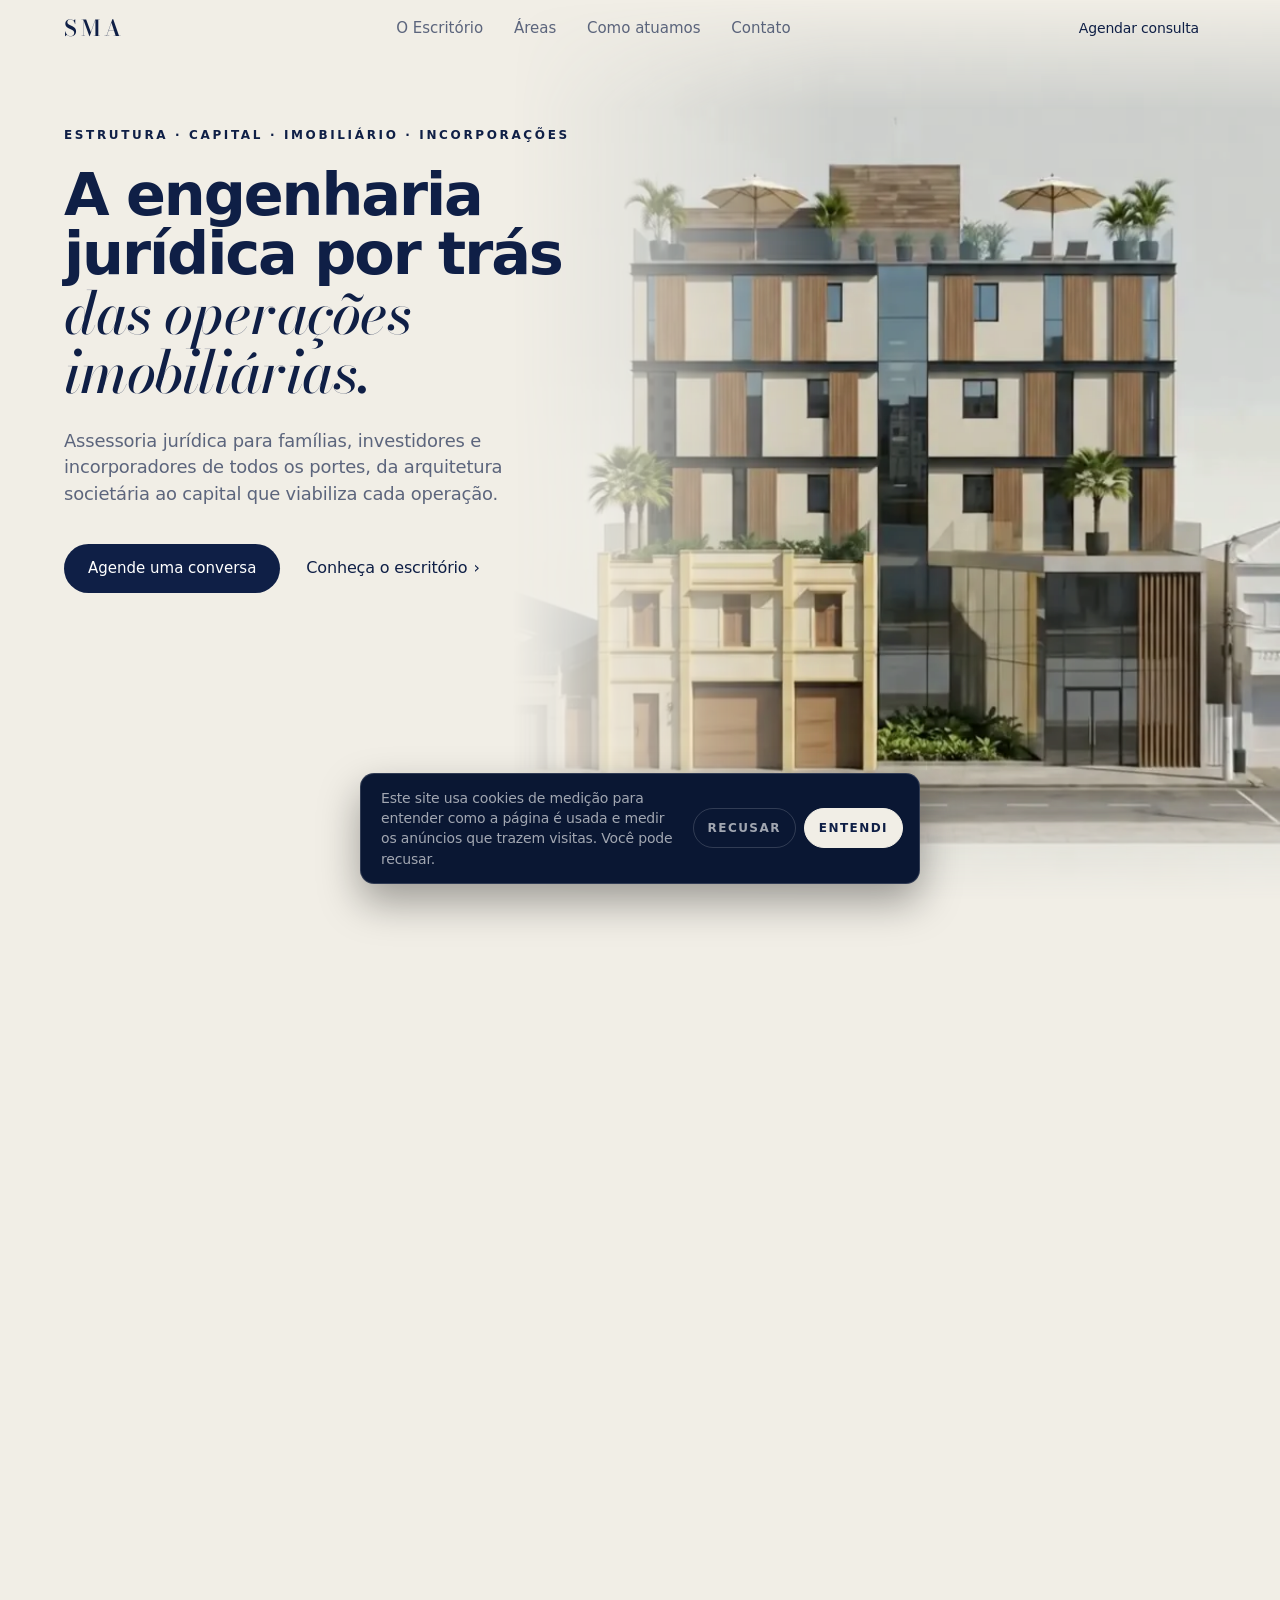
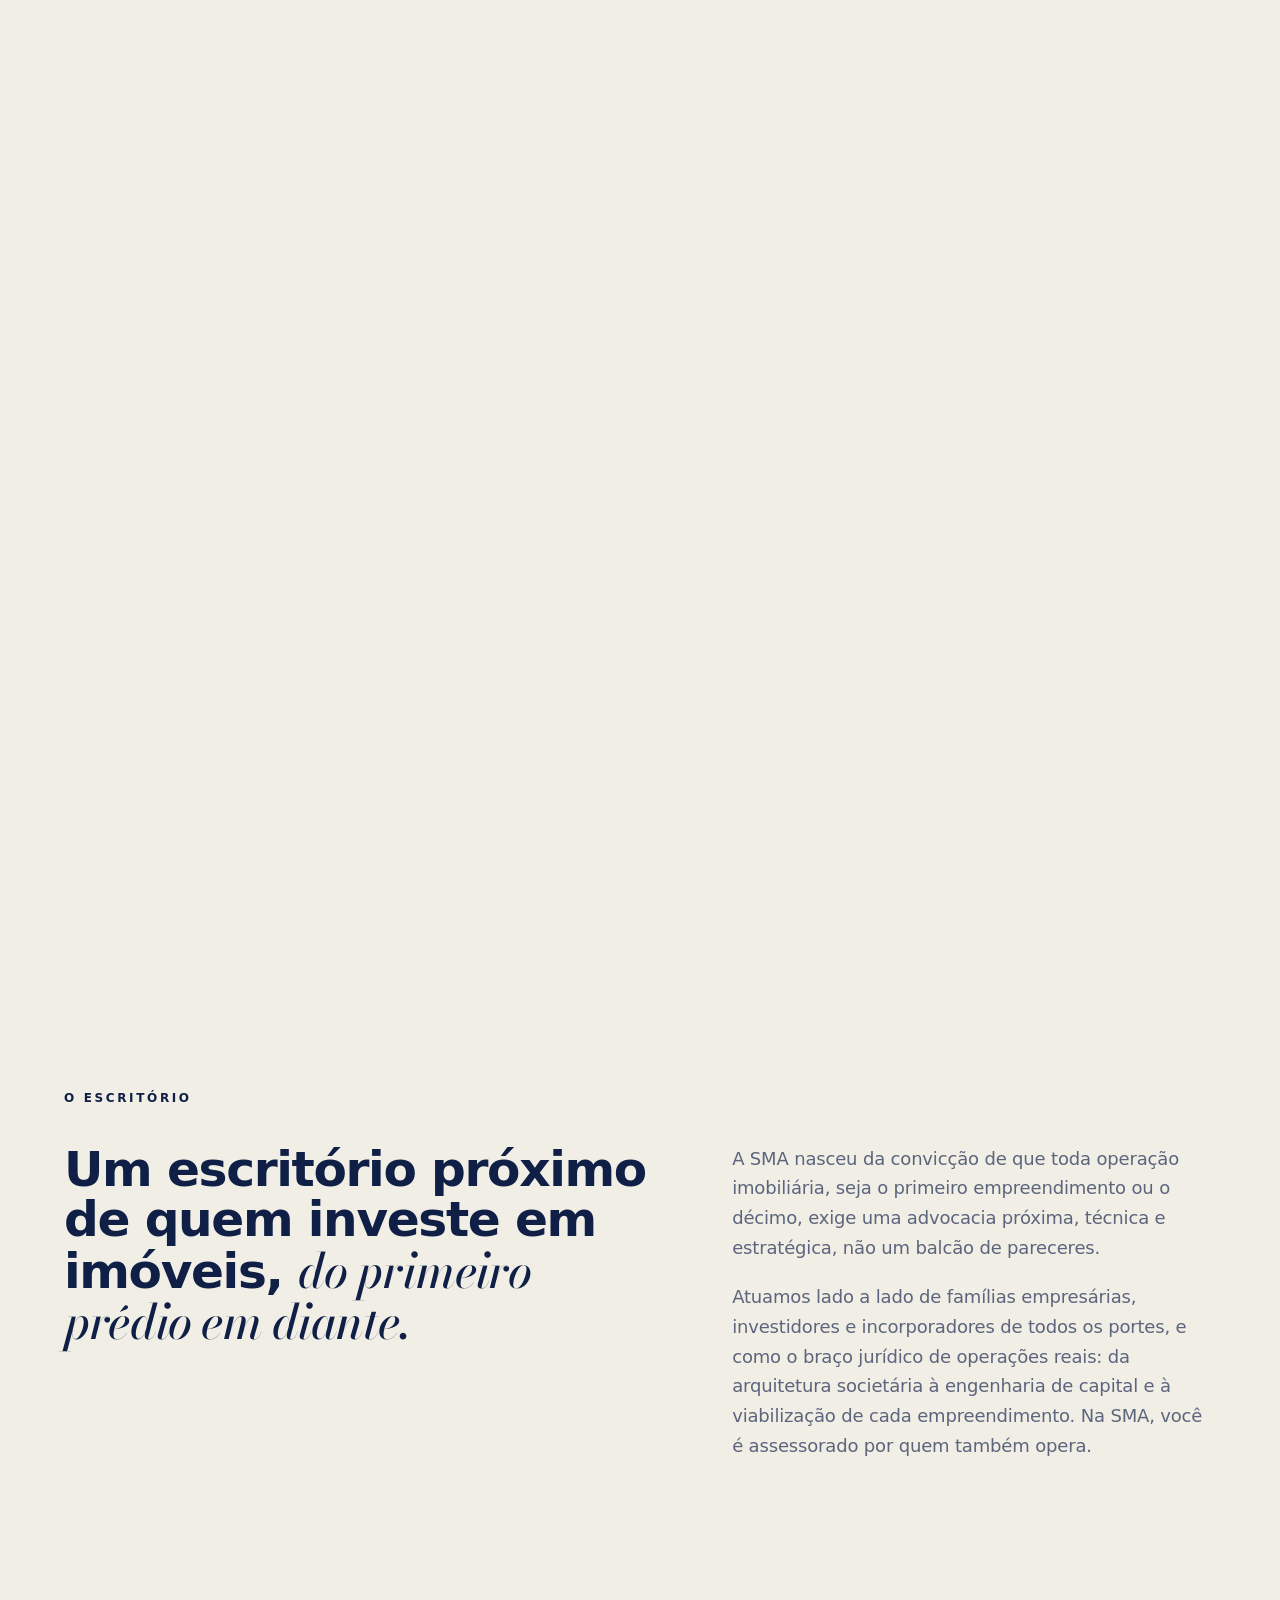
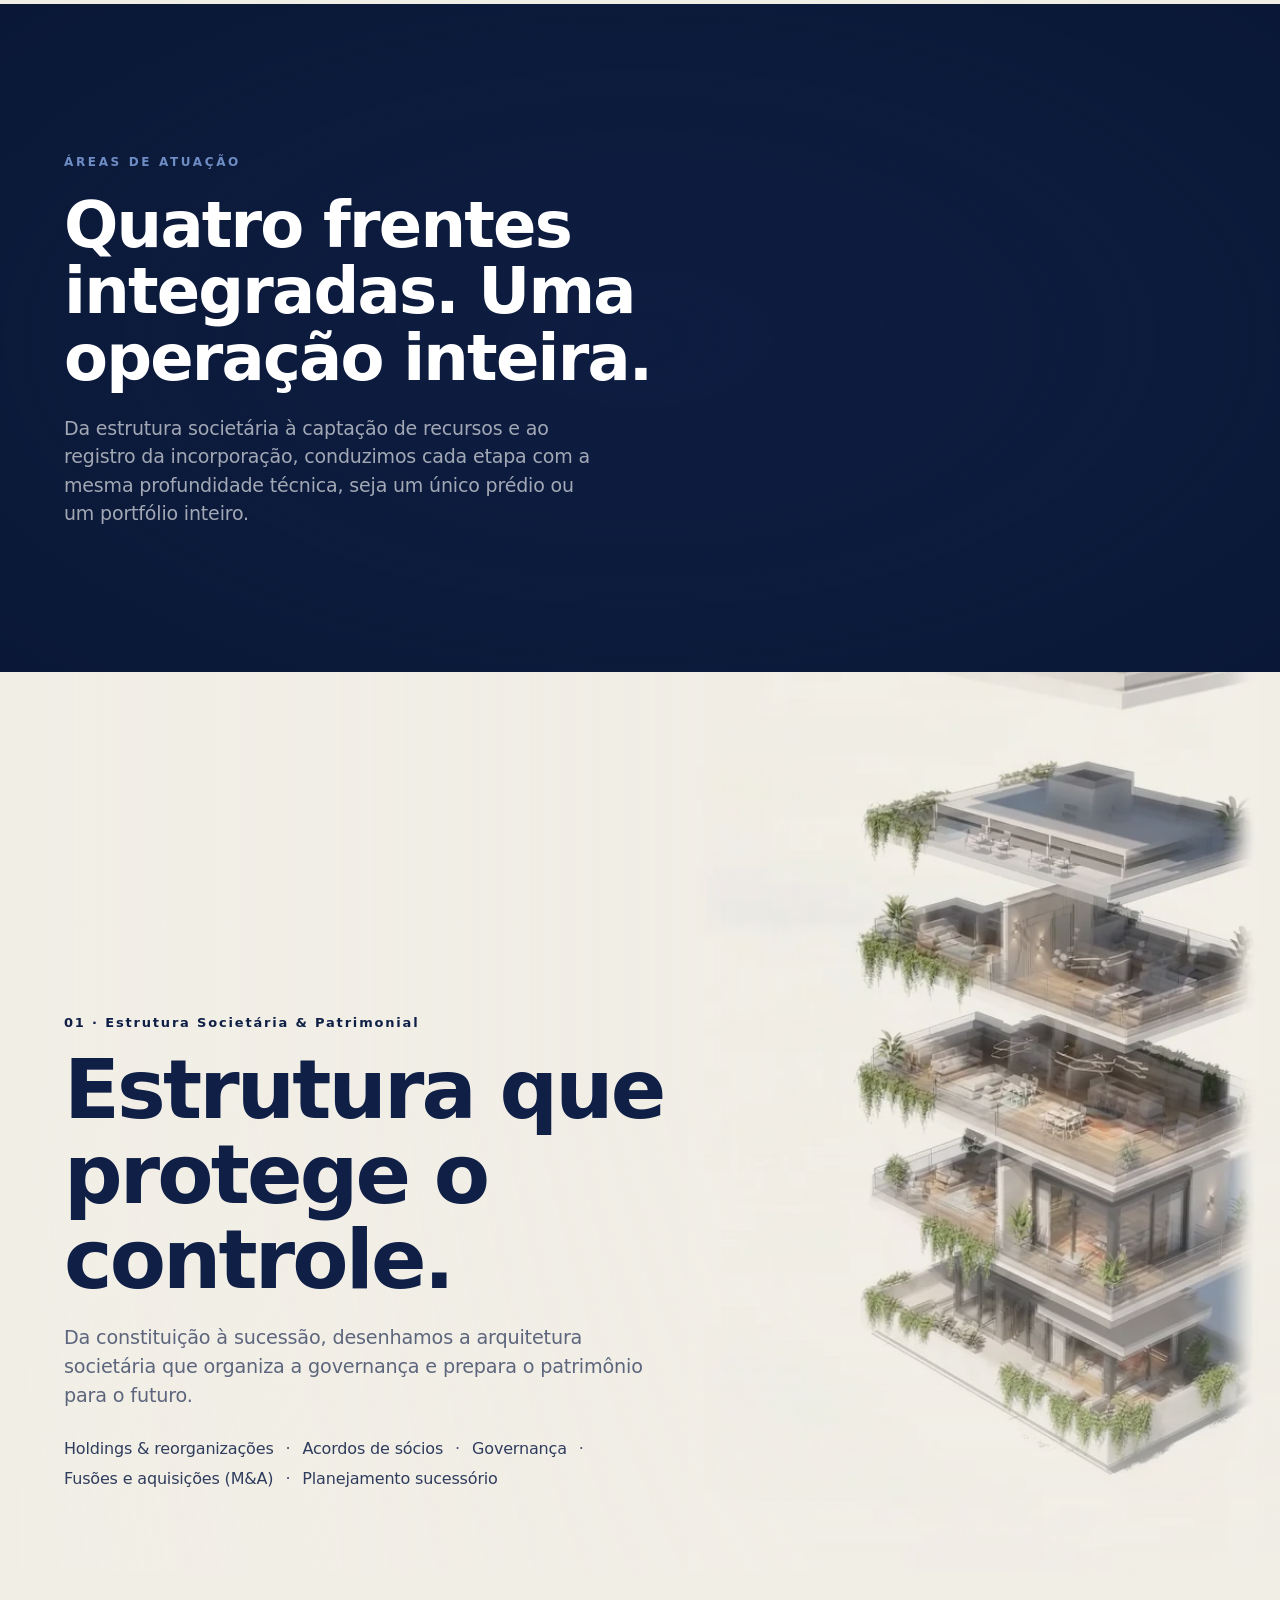
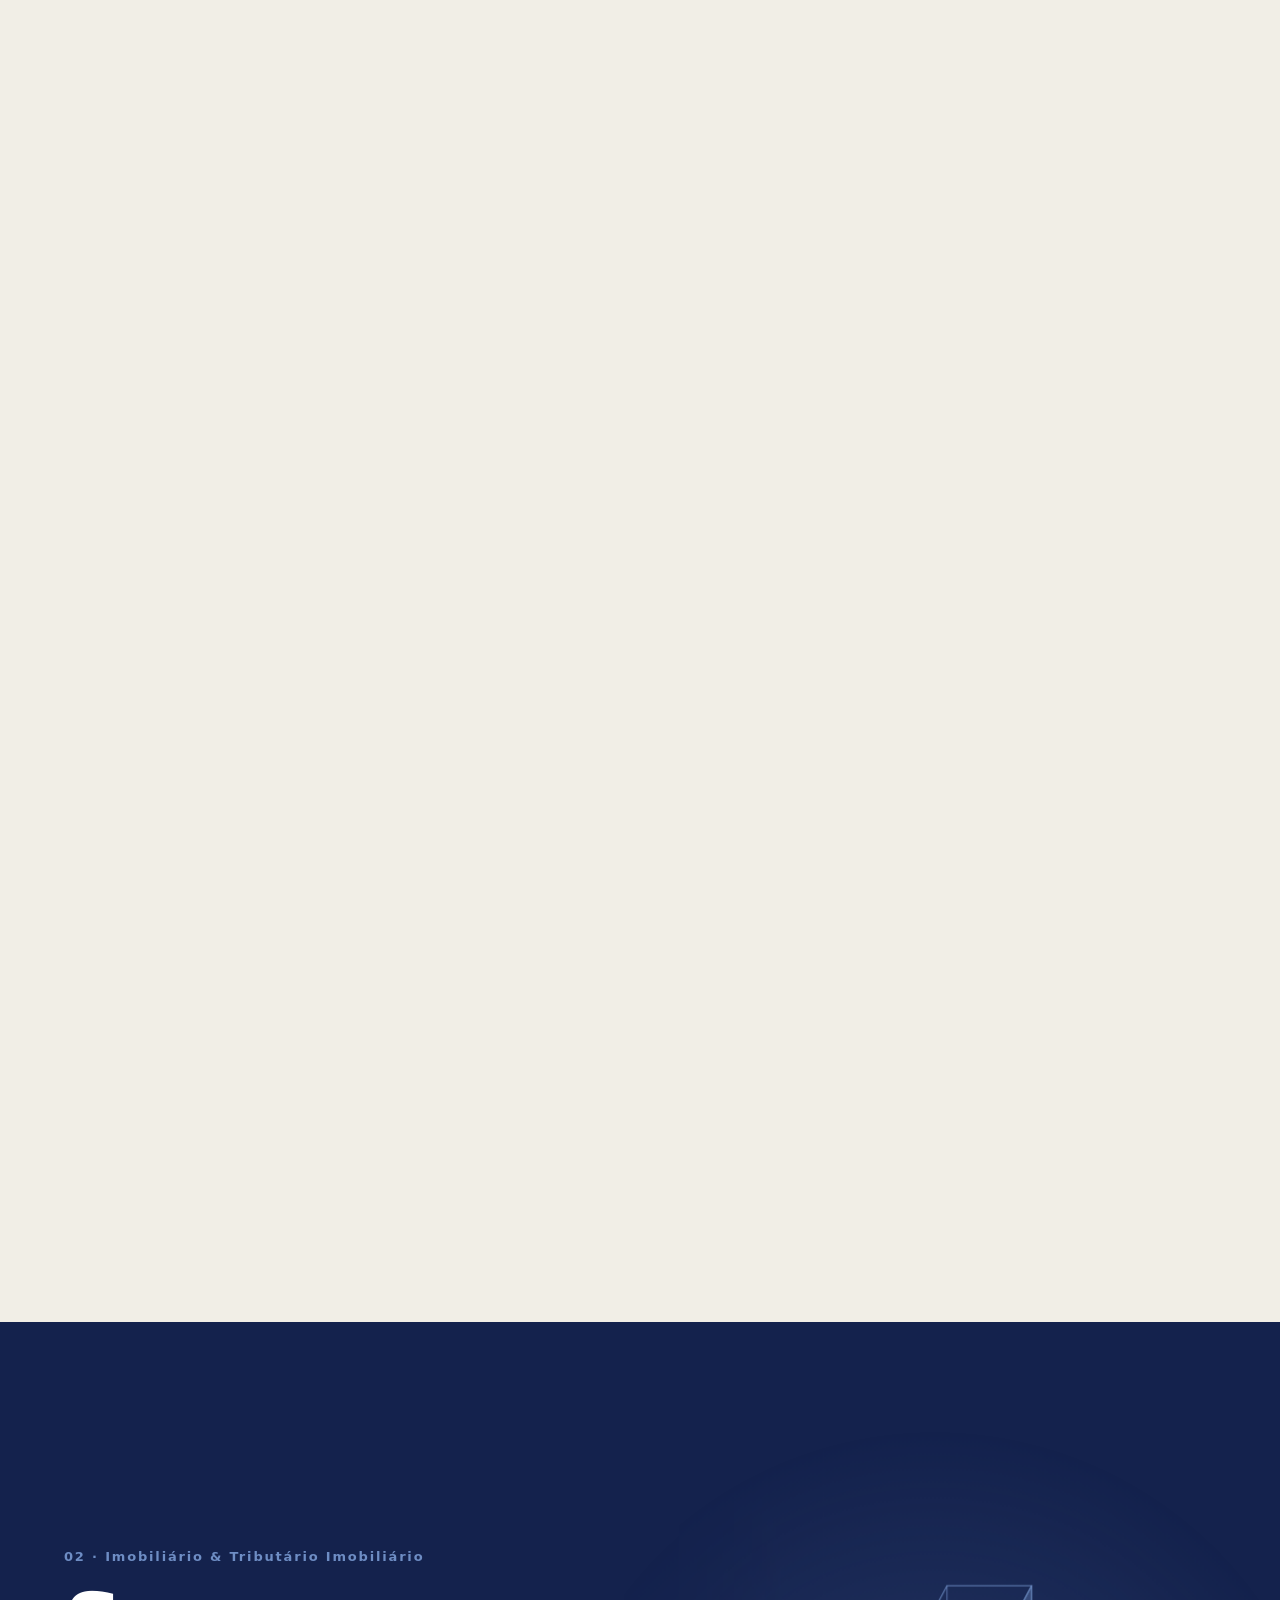
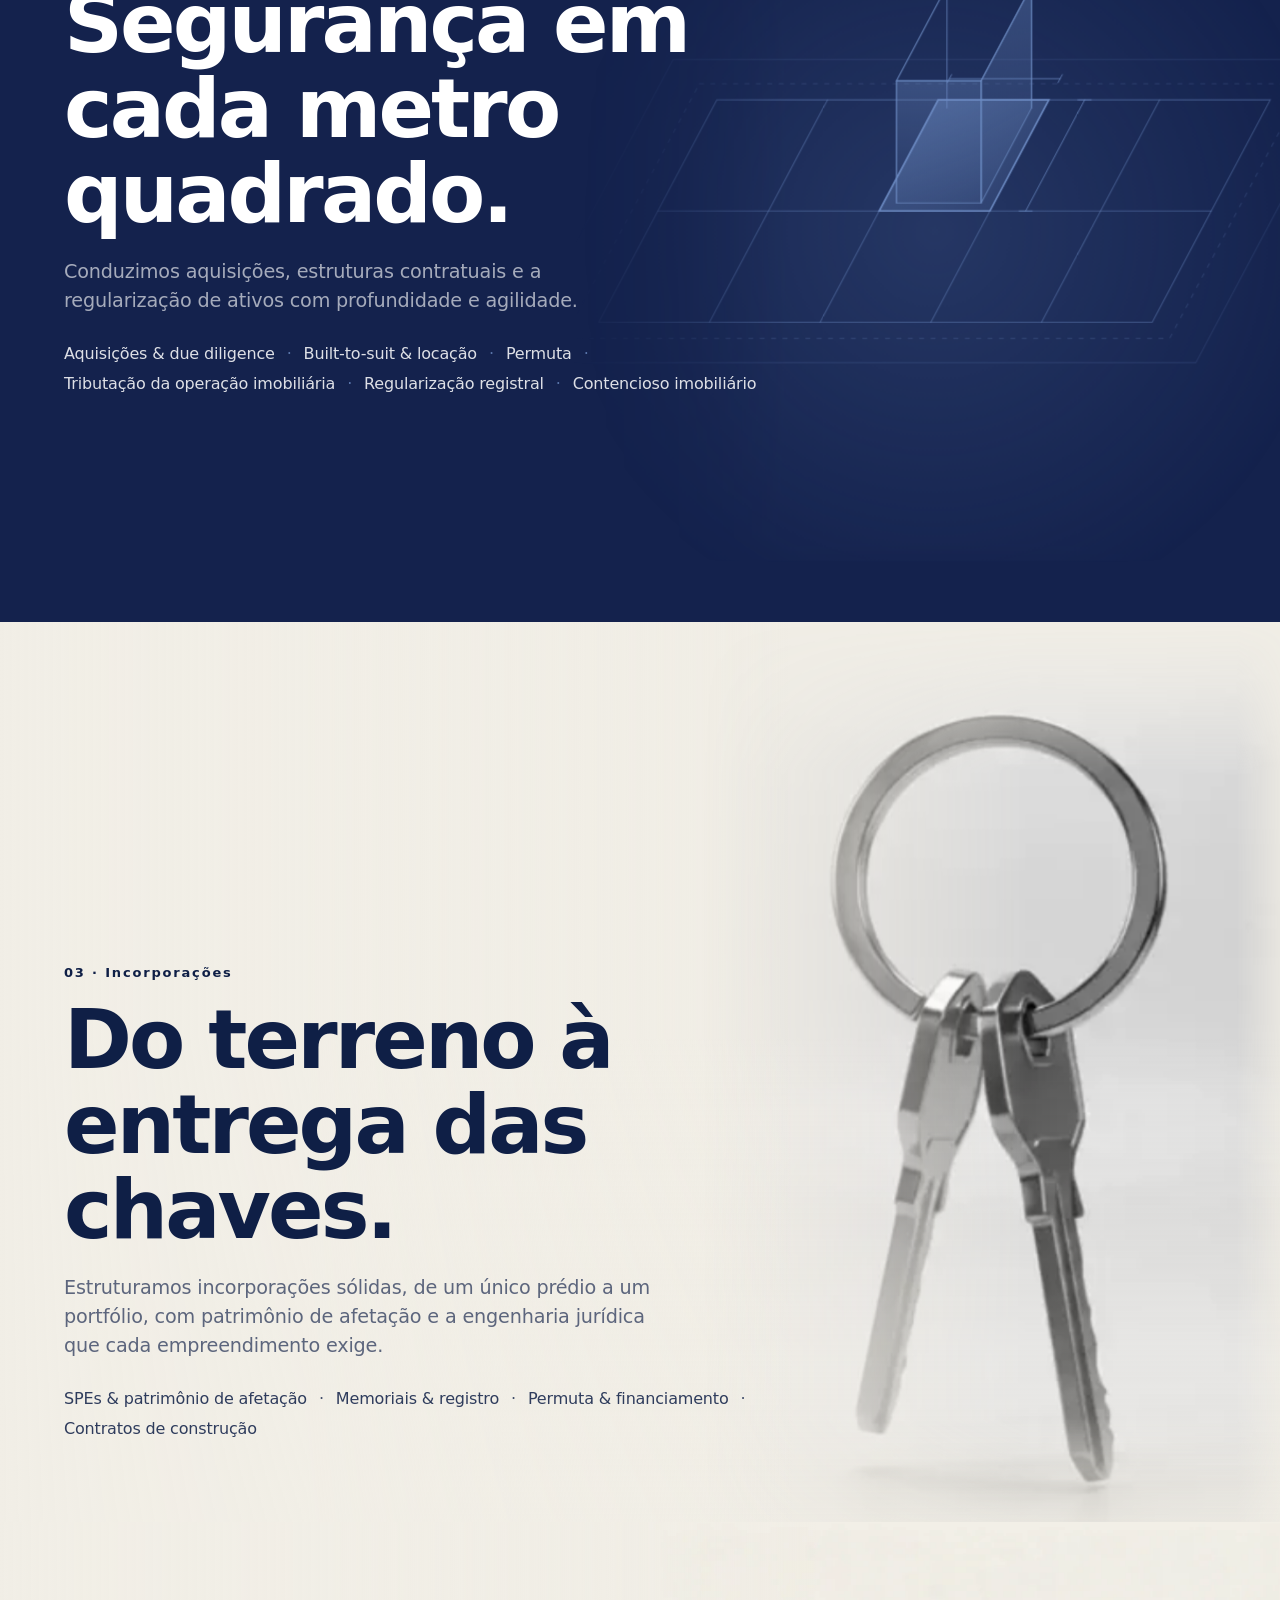
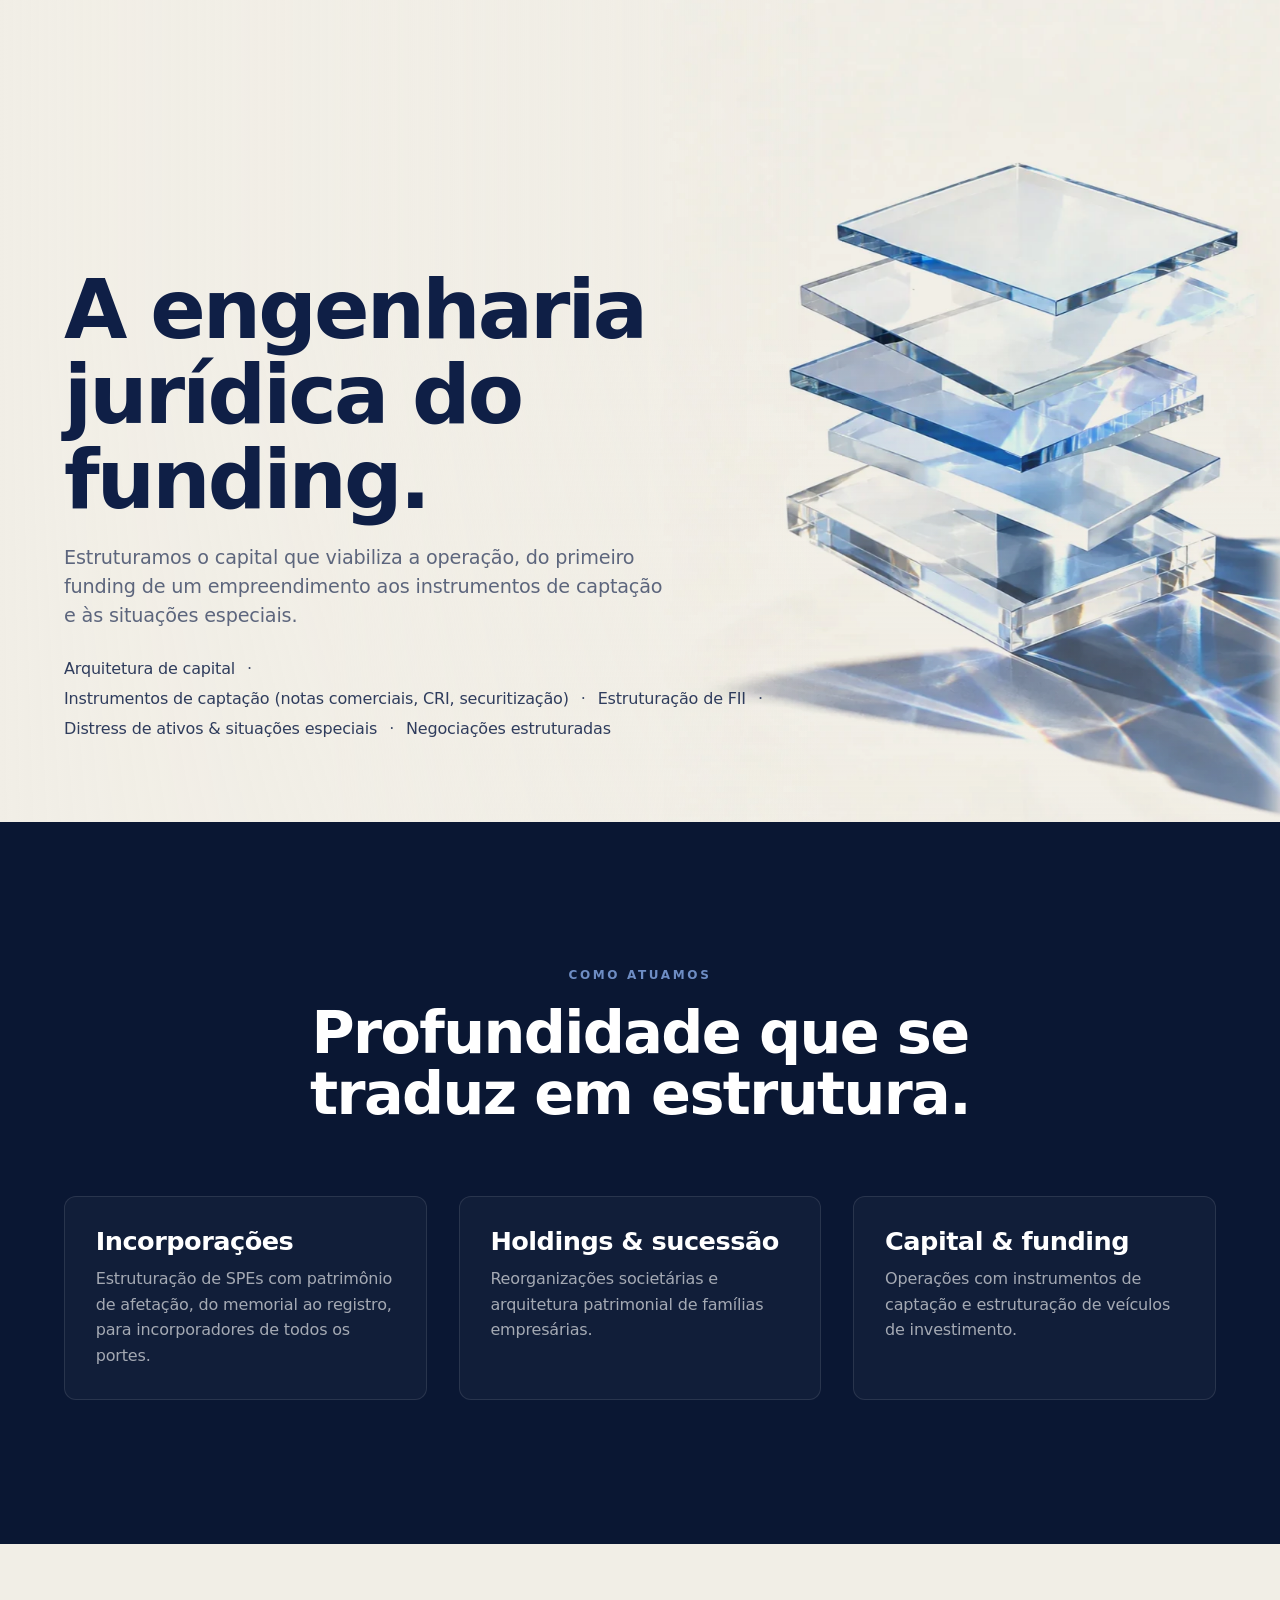
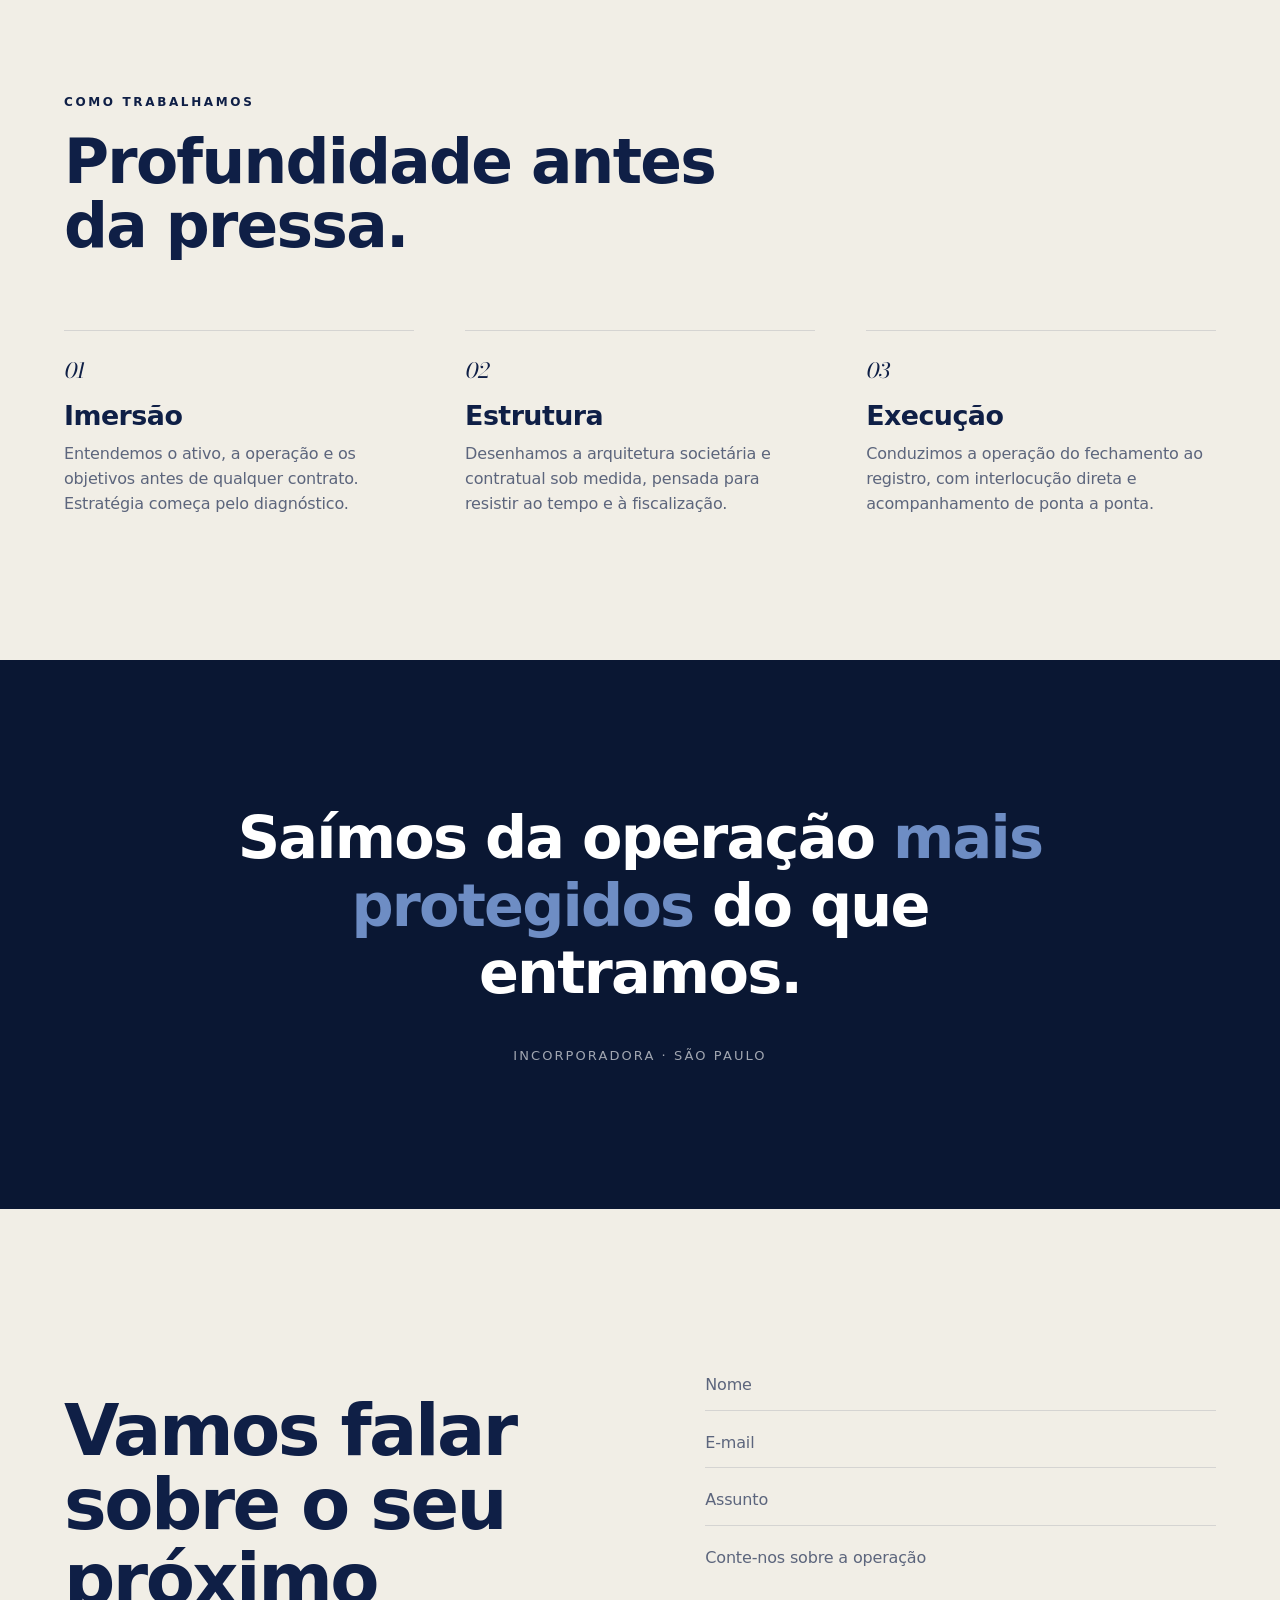
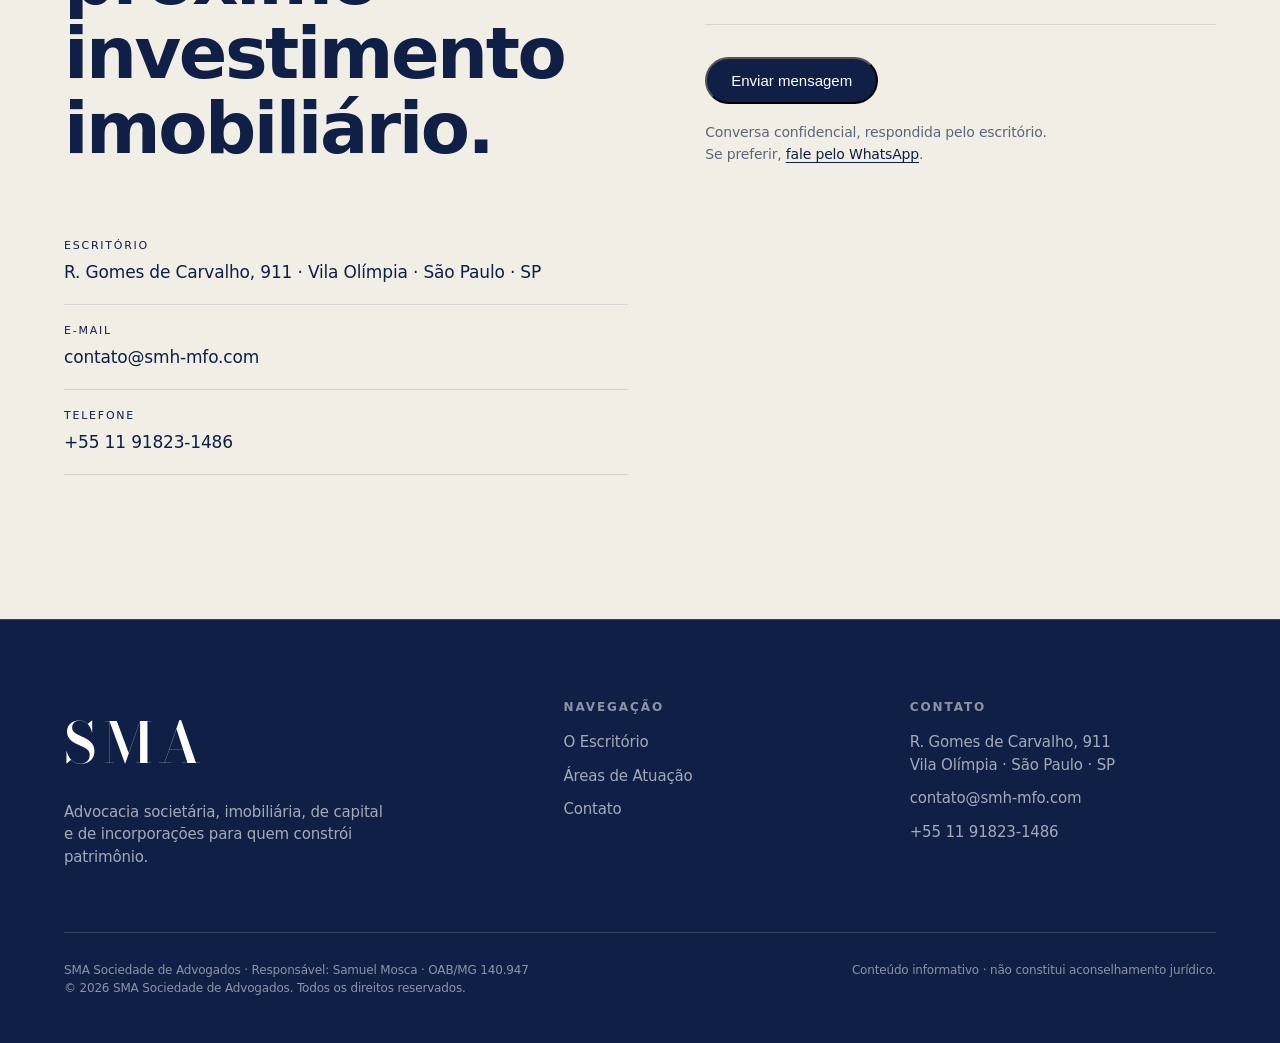
==== commit d617470d: "Hero e chamada final: foco em quem investe em imóveis Co-Authored-By: Claude Opus 5 <noreply@anthrop" ====
--- a/index.html
+++ b/index.html
@@ -85,7 +85,7 @@
     <div class="wrap">
       <span class="kicker fade">O Escritório</span>
       <div class="sobre-grid">
-        <h2 class="fade">Um escritório próximo de quem incorpora, <span class="serif-it" style="color:var(--accent)">do primeiro prédio em diante.</span></h2>
+        <h2 class="fade">Um escritório próximo de quem investe em imóveis, <span class="serif-it" style="color:var(--accent)">do primeiro prédio em diante.</span></h2>
         <div class="fade d1">
           <p>A SMA nasceu da convicção de que toda operação imobiliária, seja o primeiro empreendimento ou o décimo, exige uma advocacia próxima, técnica e estratégica, não um balcão de pareceres.</p>
           <p>Atuamos lado a lado de famílias empresárias, investidores e incorporadores de todos os portes, e como o braço jurídico de operações reais: da arquitetura societária à engenharia de capital e à viabilização de cada empreendimento. Na SMA, você é assessorado por quem também opera.</p>
@@ -204,7 +204,7 @@
       <div class="contact-grid">
         <div>
           <span class="kicker fade">Contato</span>
-          <h2 class="fade d1" style="margin-top:14px;">Vamos conversar sobre o seu próximo empreendimento.</h2>
+          <h2 class="fade d1" style="margin-top:14px;">Vamos falar sobre o seu próximo investimento imobiliário.</h2>
           <div class="c-info">
             <div class="info fade d2"><div class="il" style="color:var(--accent)">Escritório</div><div class="iv">R. Gomes de Carvalho, 911 · Vila Olímpia · São Paulo · SP</div></div>
             <div class="info fade d2"><div class="il" style="color:var(--accent)">E-mail</div><div class="iv"><a href="mailto:contato@smh-mfo.com">contato@smh-mfo.com</a></div></div>
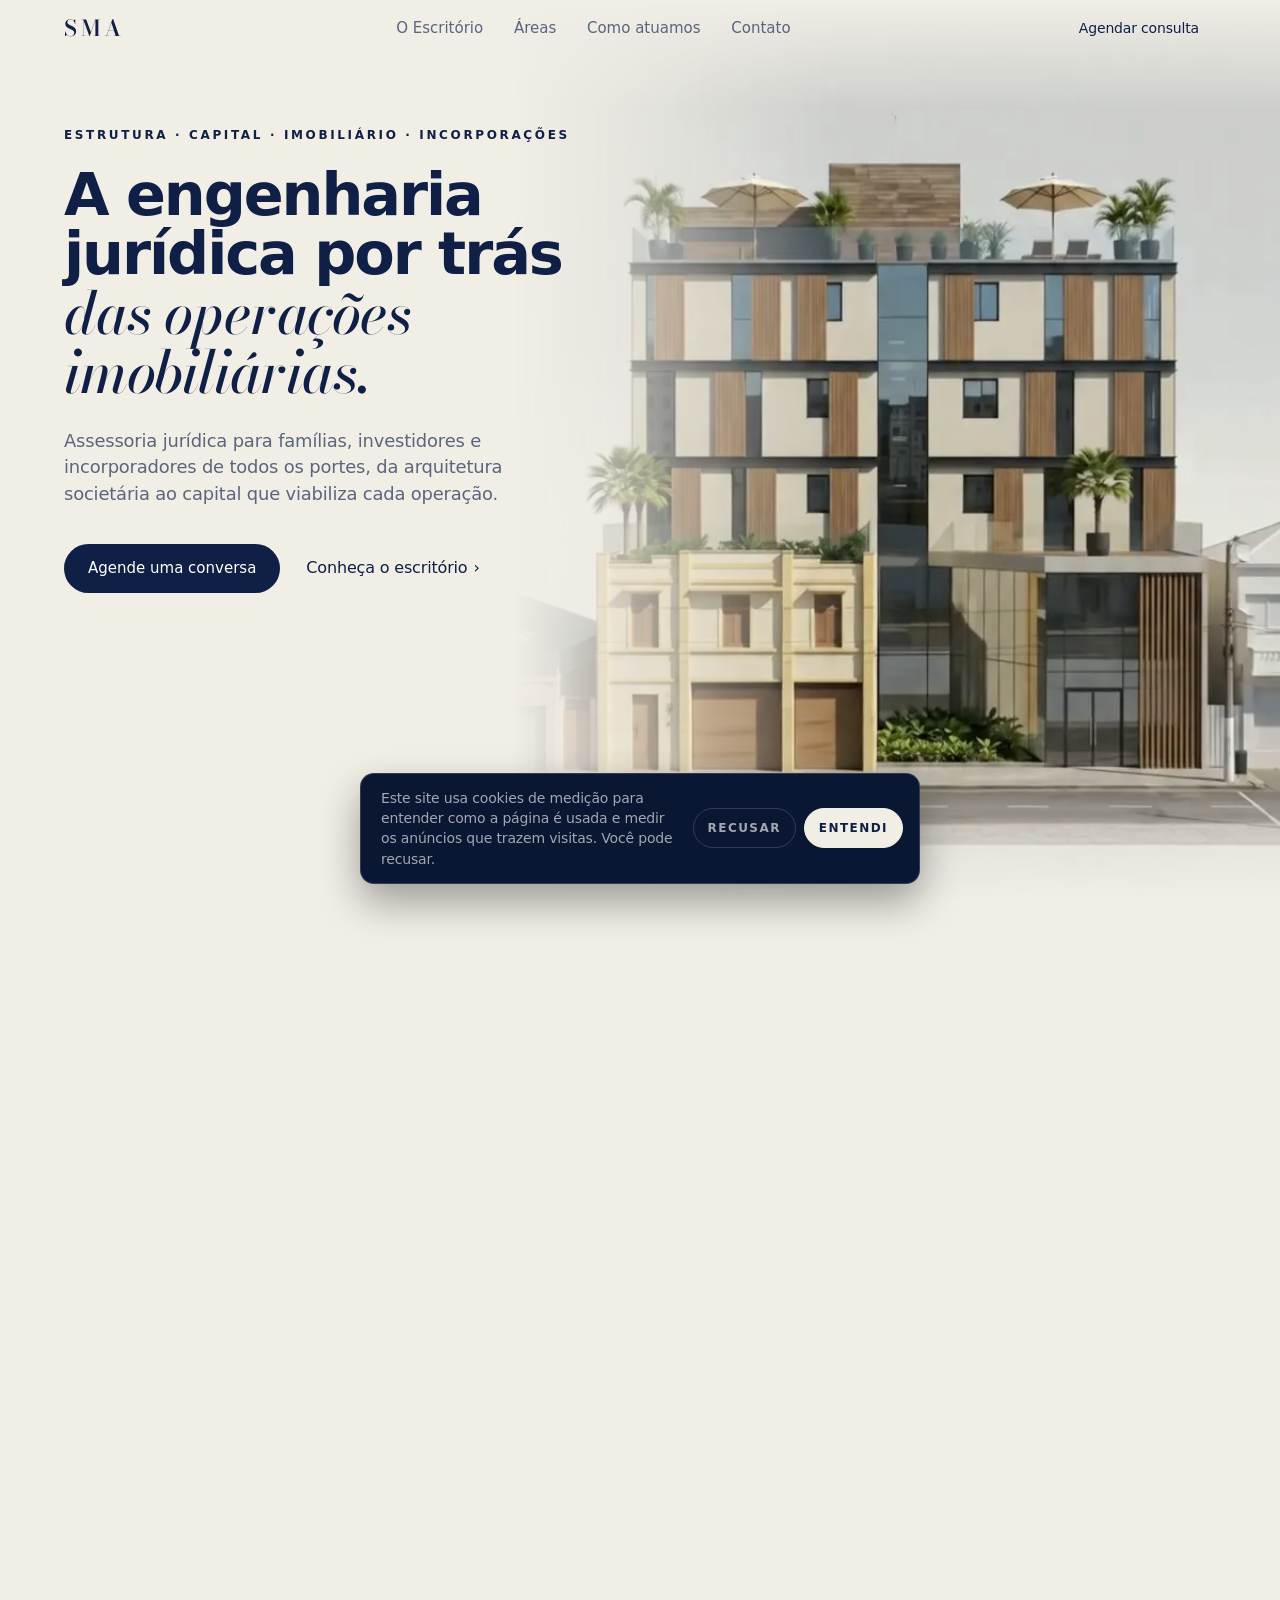
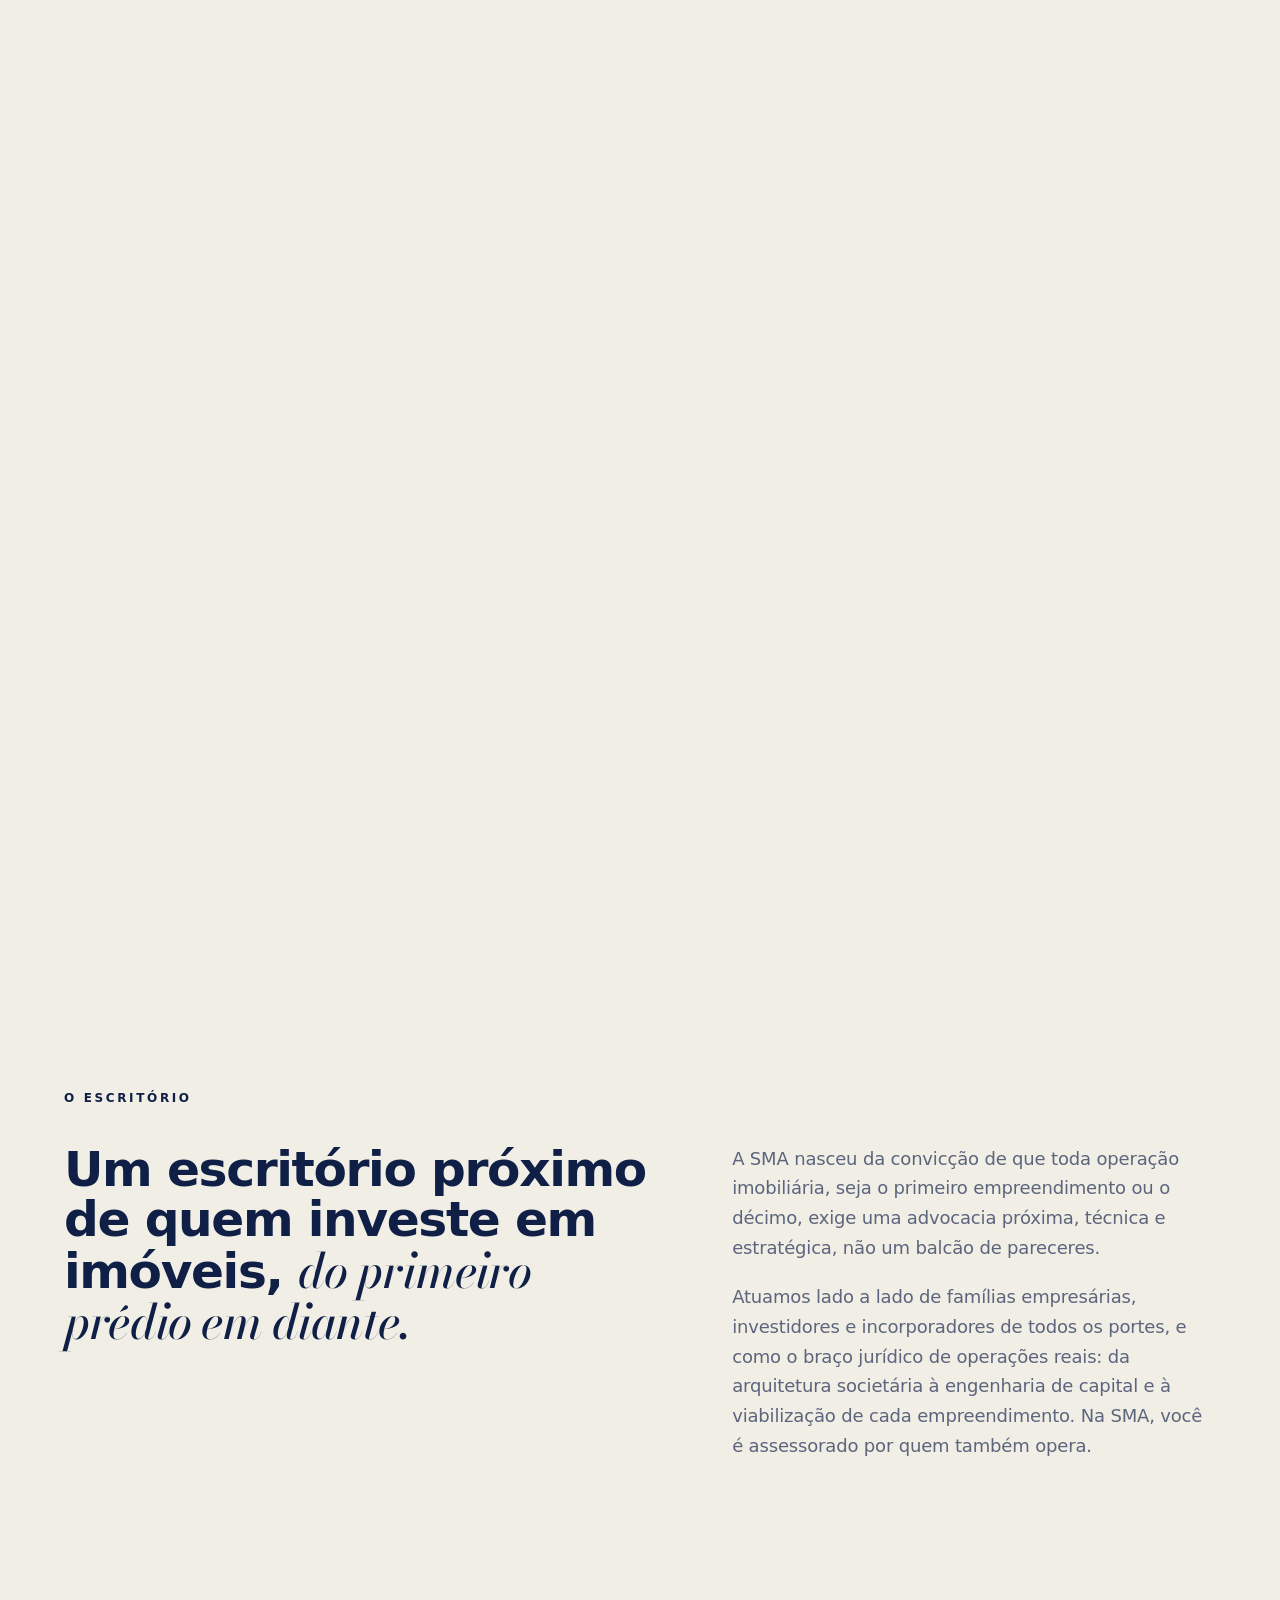
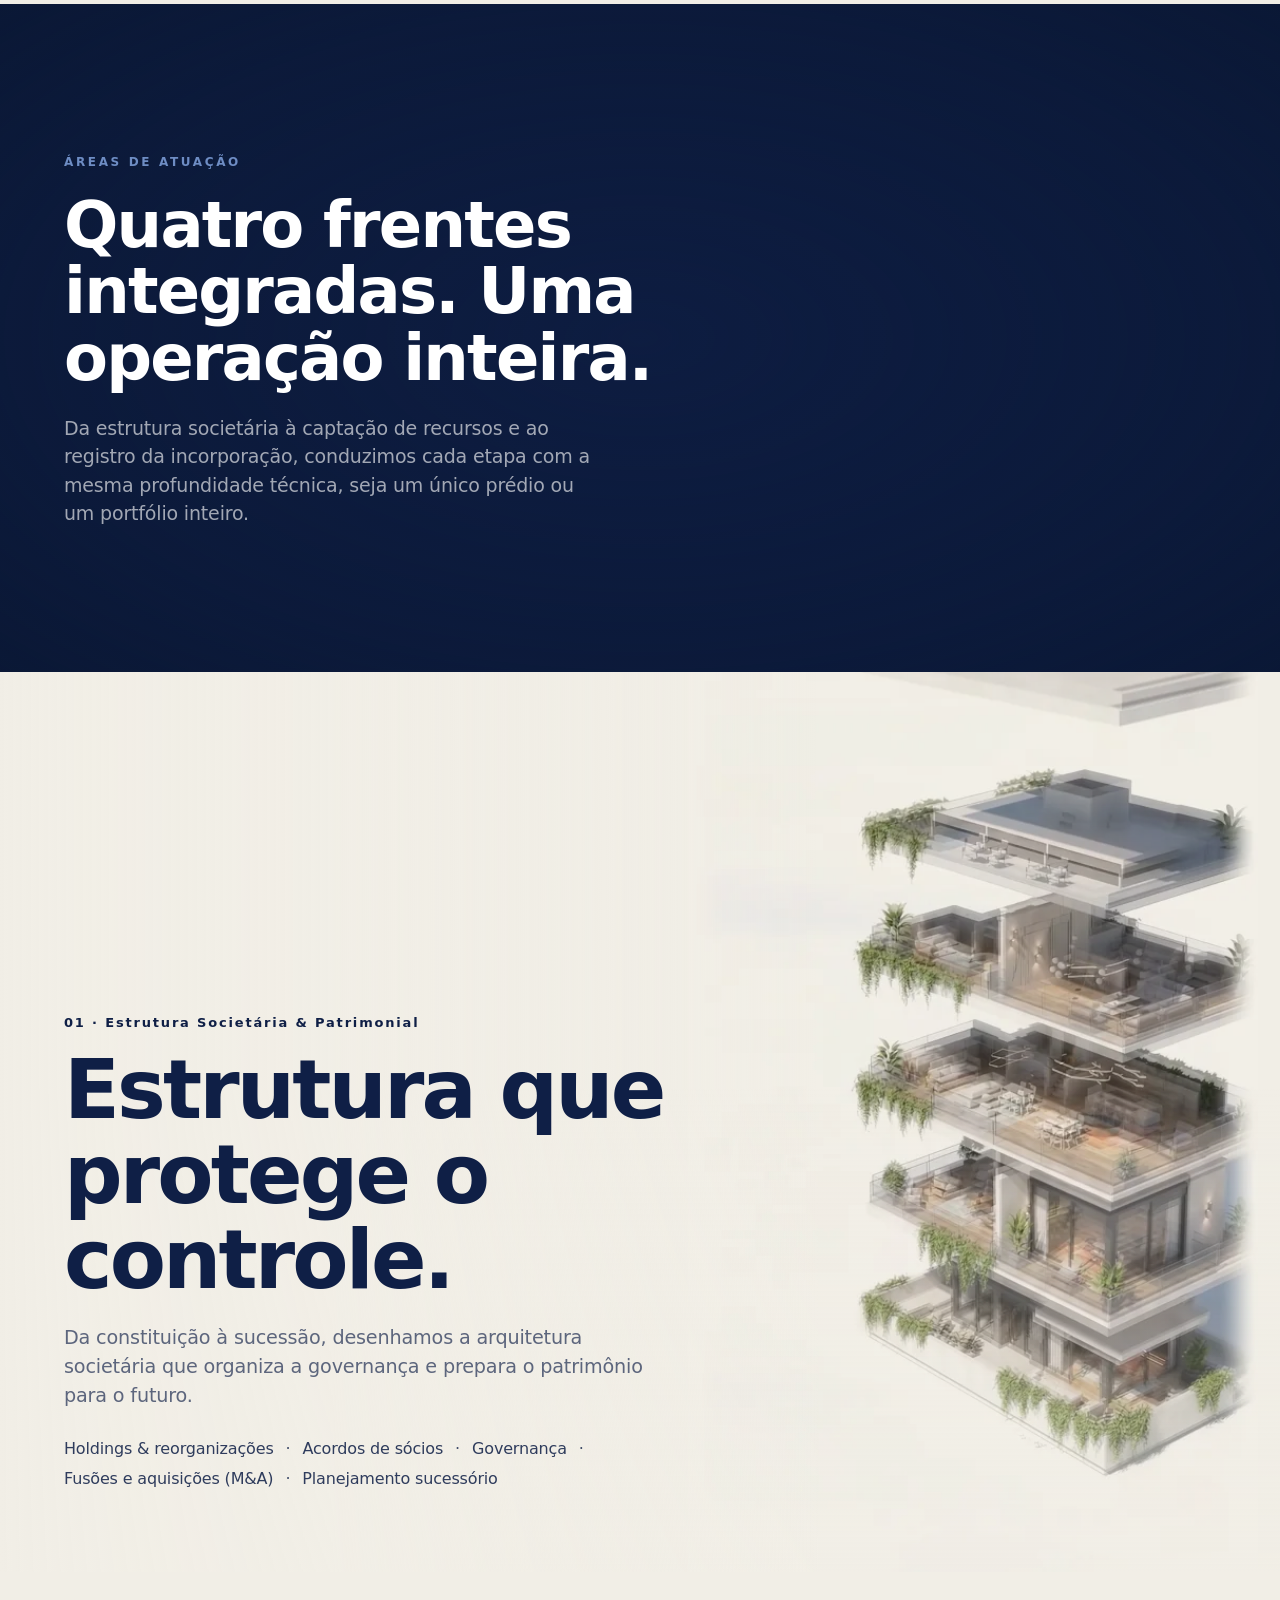
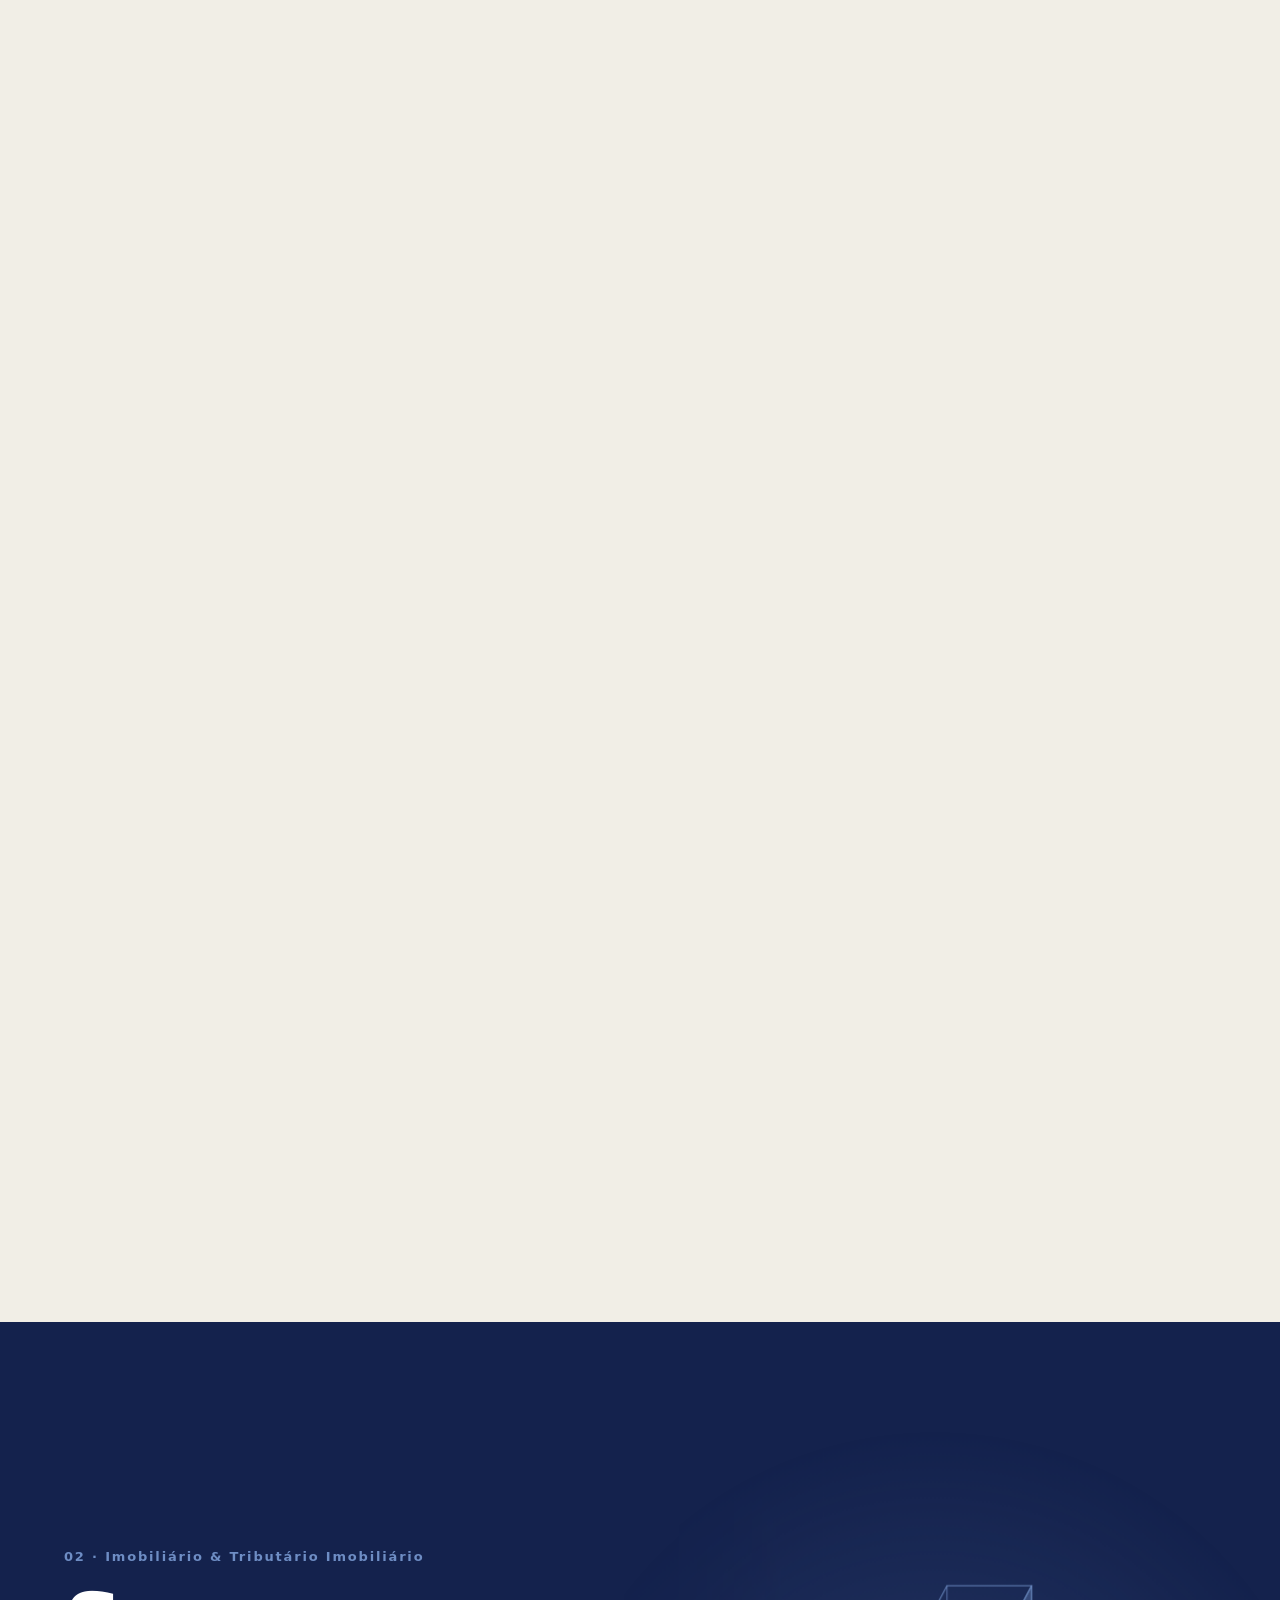
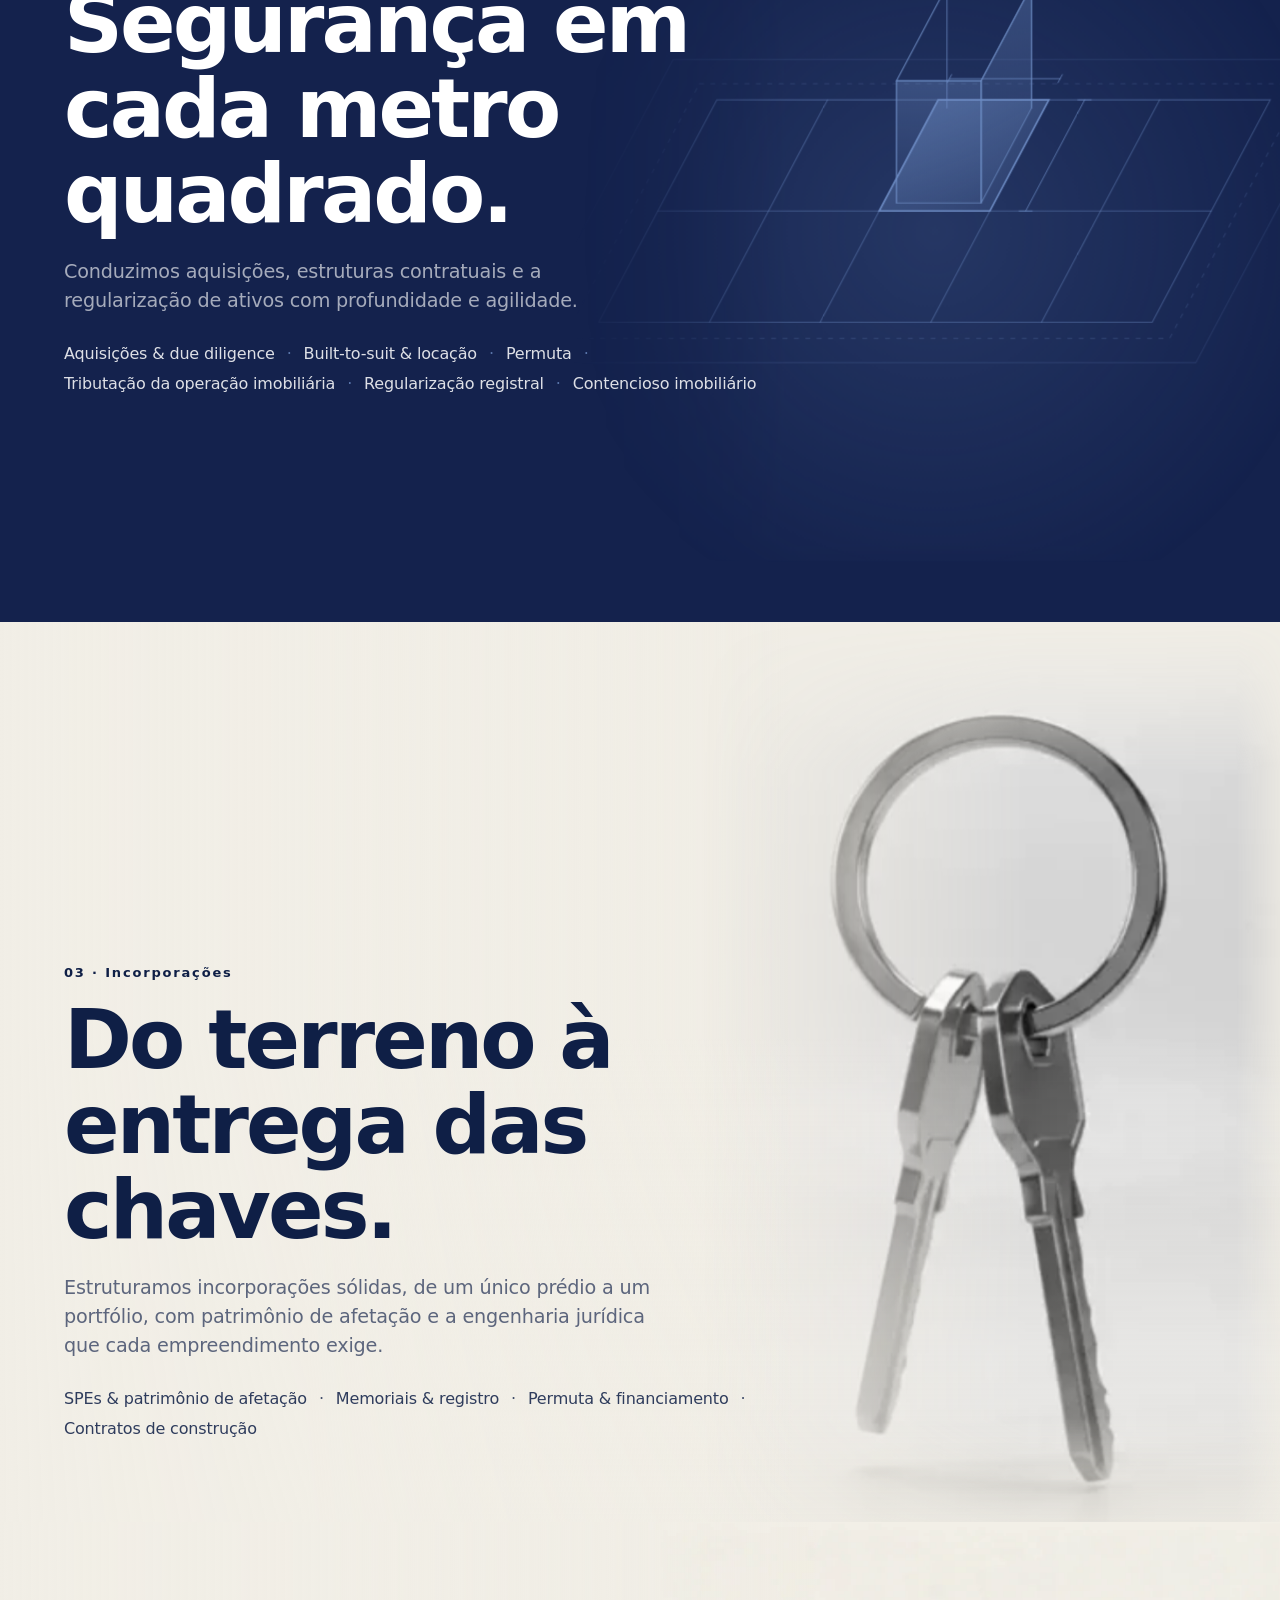
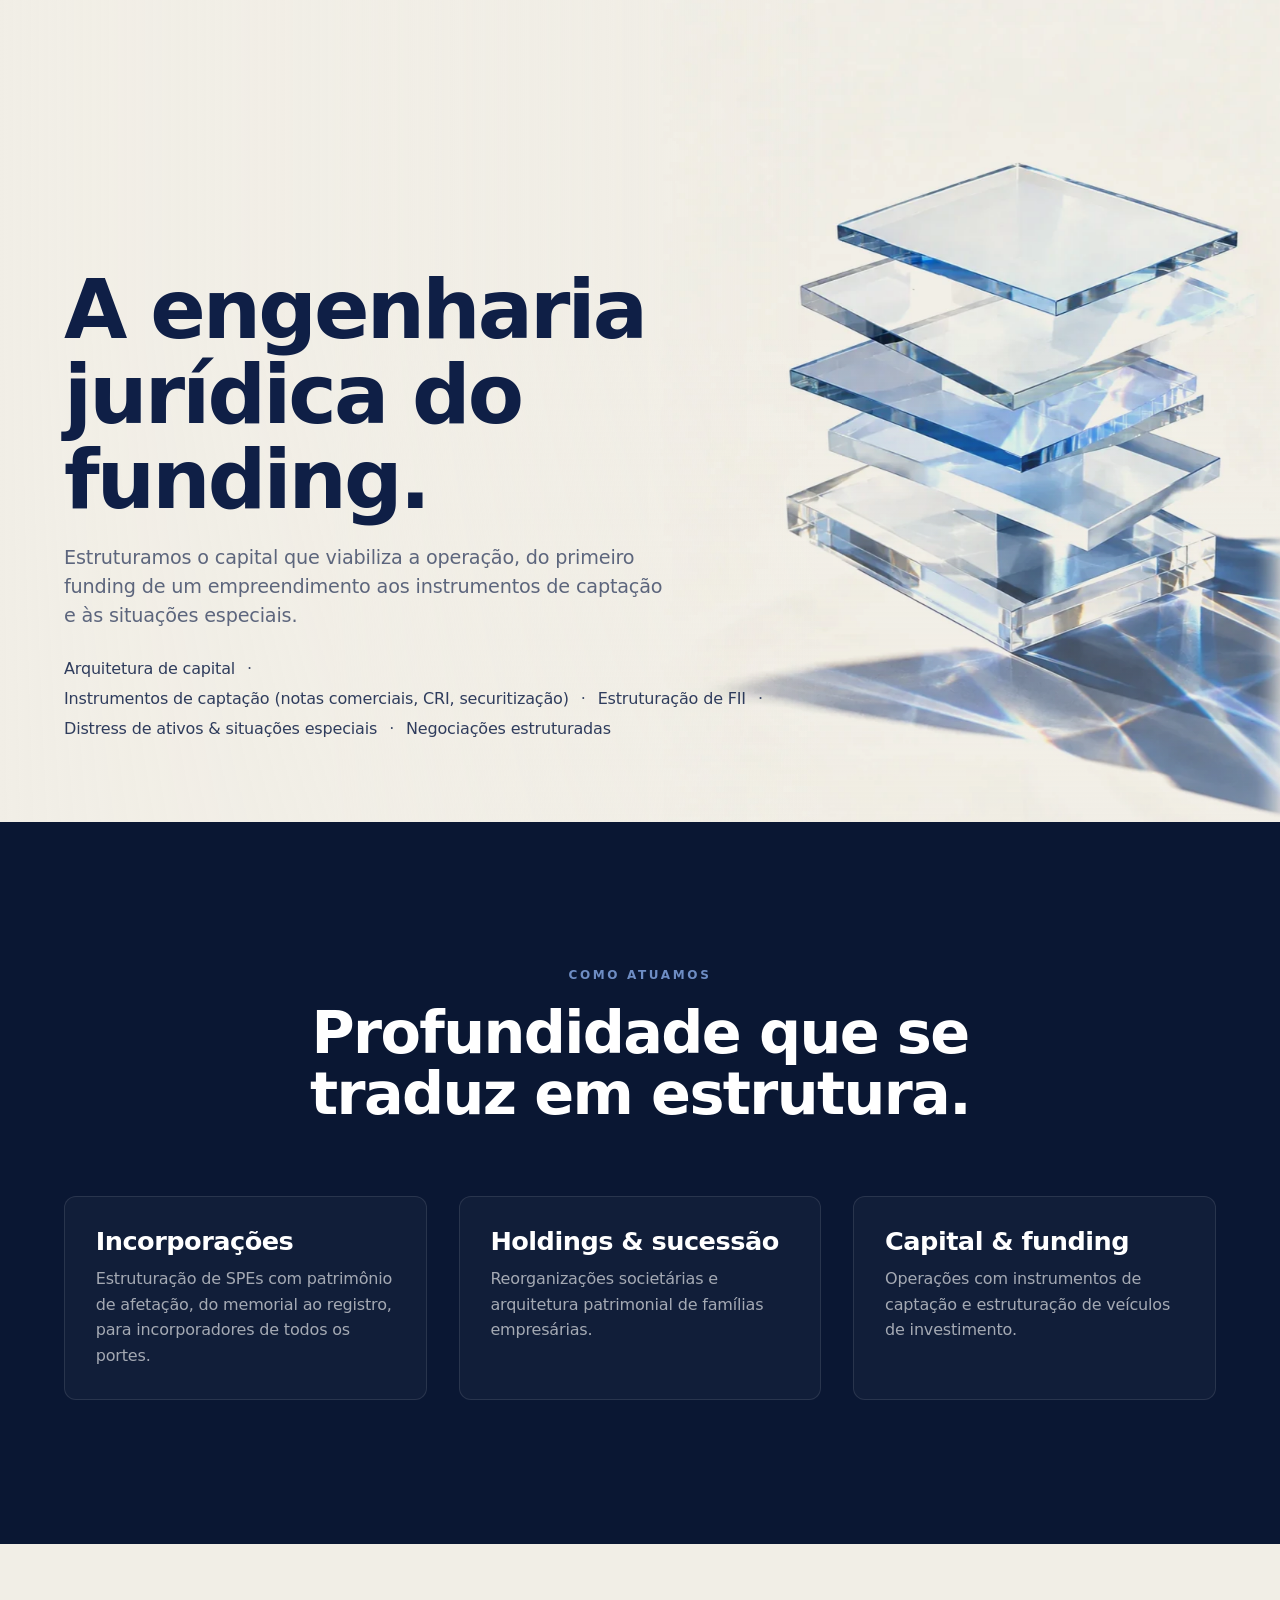
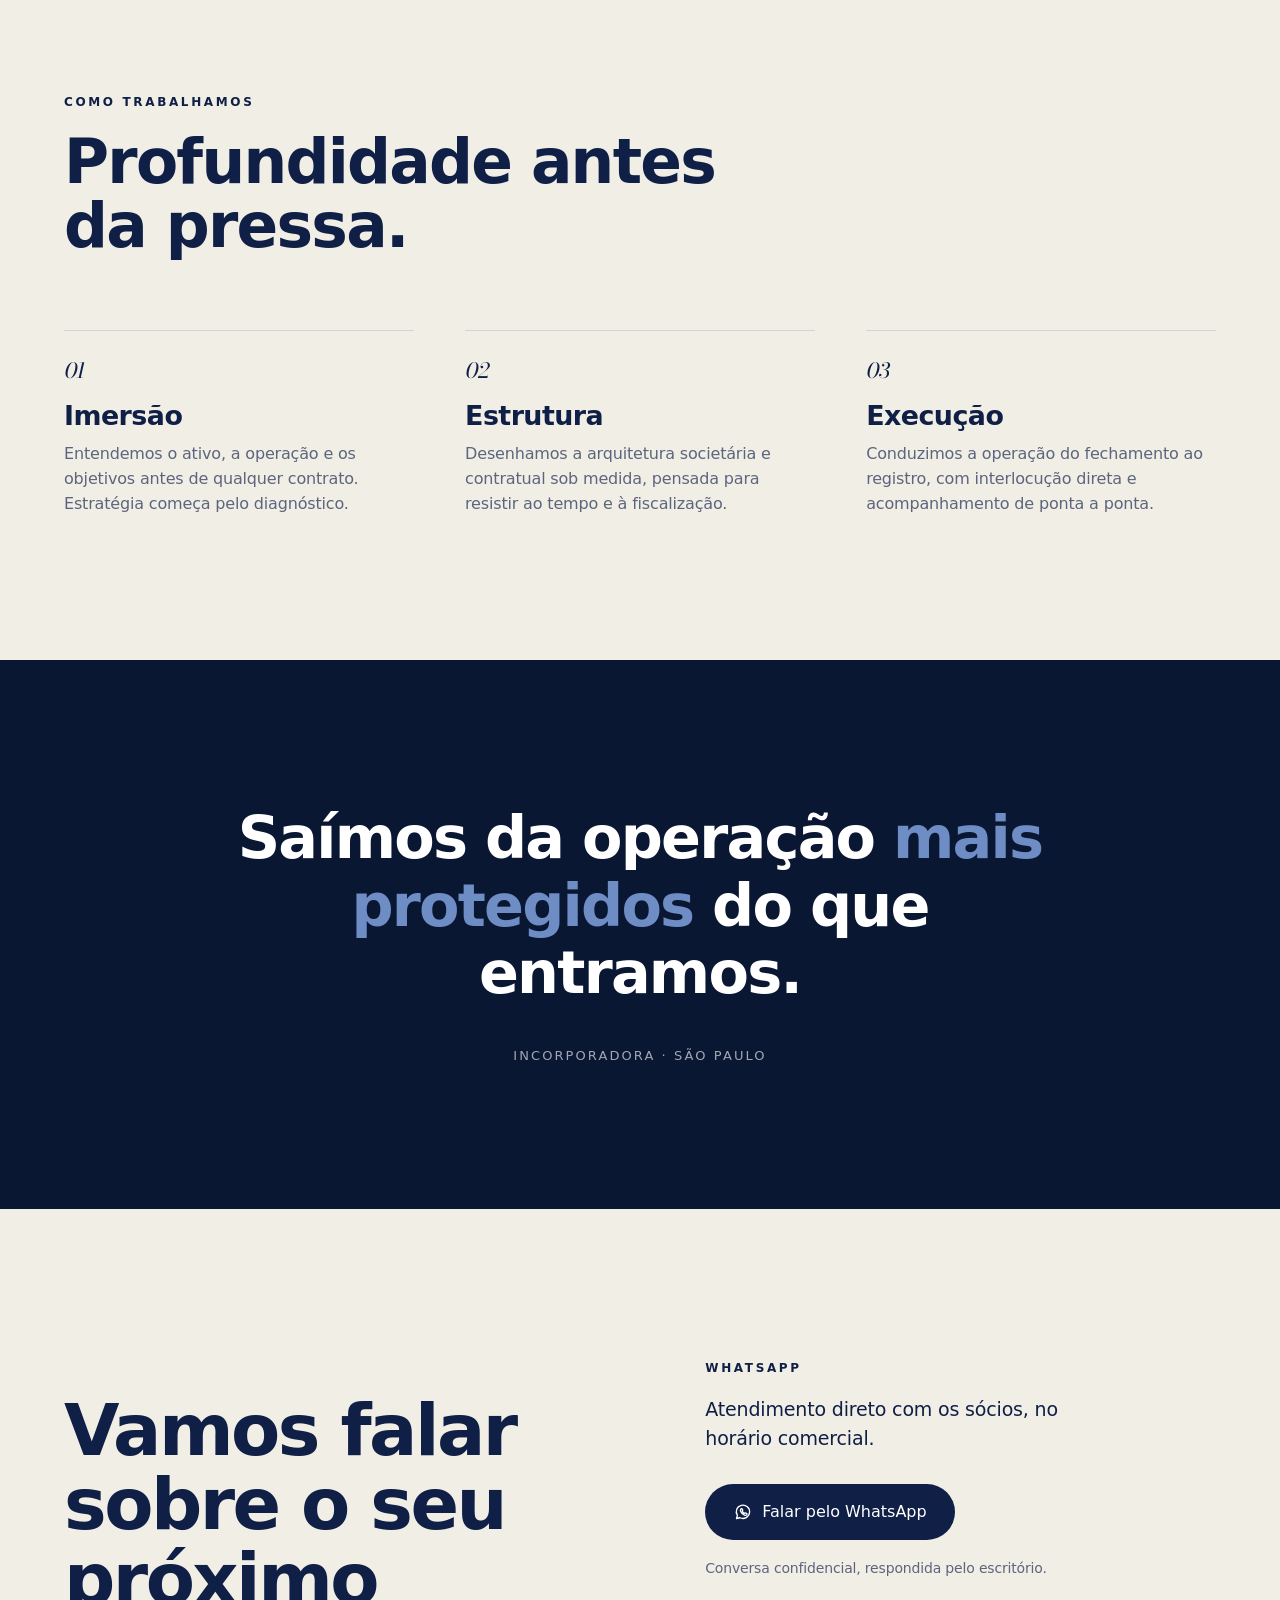
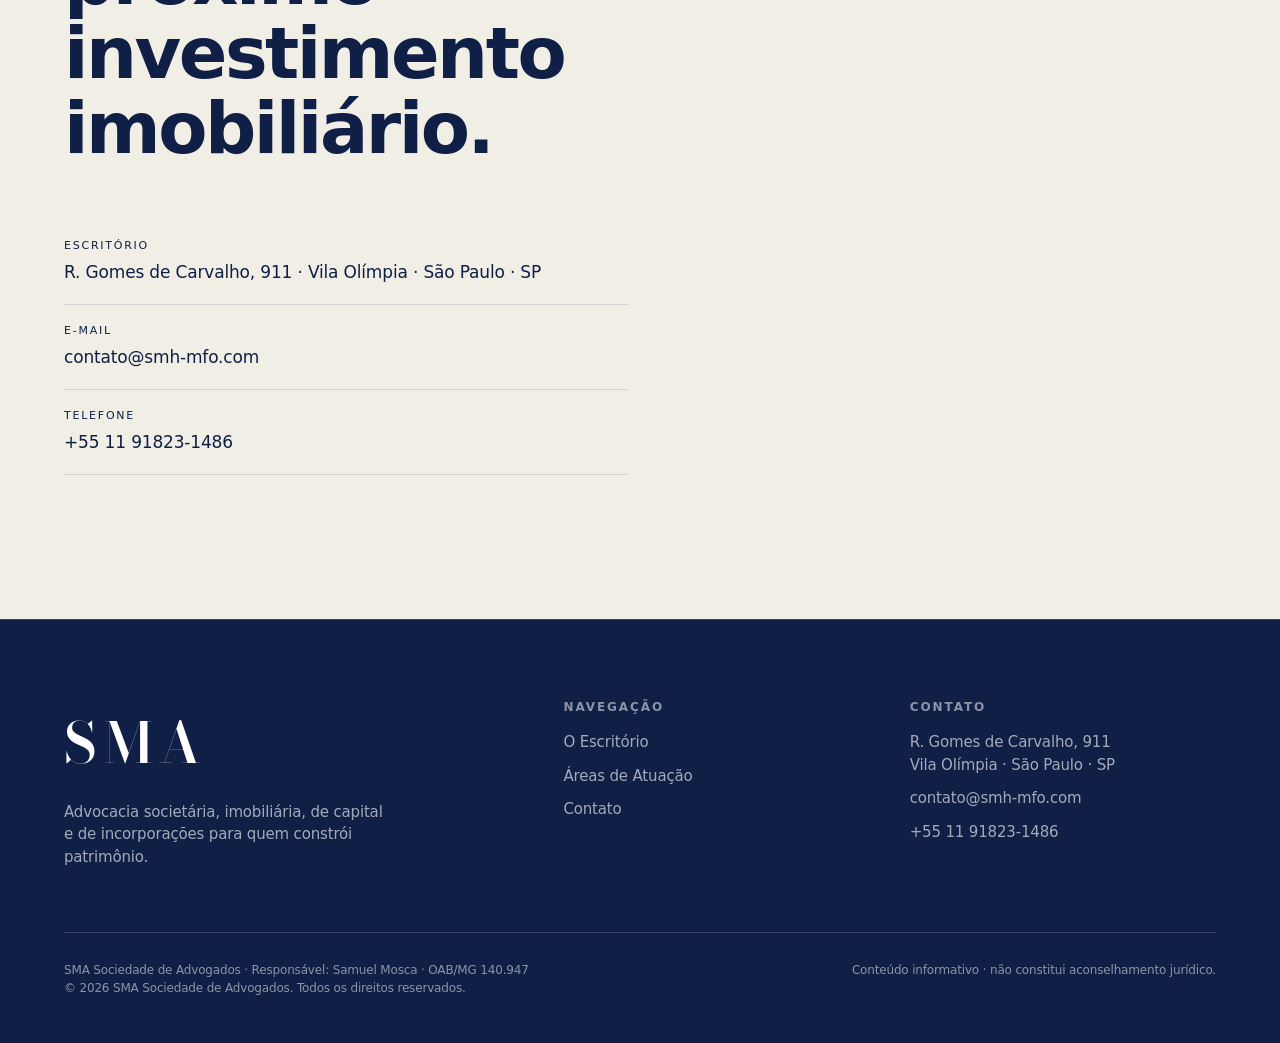
==== commit 2d328b29: "Contato: botão de WhatsApp no lugar do formulário Sai o Formspree e o CSS/JS dos campos; o Pixel dei" ====
--- a/index.html
+++ b/index.html
@@ -211,49 +211,18 @@
             <div class="info fade d3"><div class="il" style="color:var(--accent)">Telefone</div><div class="iv"><a href="tel:+5511918231486">+55 11 91823-1486</a></div></div>
           </div>
         </div>
-        <form class="form fade d2" id="contact-form" style="--line-dk:var(--line-lt);">
-          <div class="field" style="border-color:var(--line-lt);"><input type="text" id="f-nome" name="nome" placeholder=" " style="color:var(--text-lt);" required /><label for="f-nome" style="color:var(--dim-lt);">Nome</label></div>
-          <div class="field" style="border-color:var(--line-lt);"><input type="email" id="f-email" name="email" placeholder=" " style="color:var(--text-lt);" required /><label for="f-email" style="color:var(--dim-lt);">E-mail</label></div>
-          <div class="field" style="border-color:var(--line-lt);"><input type="text" id="f-assunto" name="assunto" placeholder=" " style="color:var(--text-lt);" /><label for="f-assunto" style="color:var(--dim-lt);">Assunto</label></div>
-          <div class="field" style="border-color:var(--line-lt);"><textarea id="f-msg" name="mensagem" rows="3" placeholder=" " style="color:var(--text-lt);"></textarea><label for="f-msg" style="color:var(--dim-lt);">Conte-nos sobre a operação</label></div>
-          <button class="btn" type="submit" id="form-btn">Enviar mensagem</button>
-          <div id="form-status" style="display:none;margin-top:16px;font-size:15px;"></div>
-          <p class="f-nota">Conversa confidencial, respondida pelo escritório. Se preferir, <a href="https://wa.me/5511918231486" target="_blank" rel="noopener">fale pelo WhatsApp</a>.</p>
-        </form>
-        <script>
-          document.getElementById('contact-form').addEventListener('submit', async function(e) {
-            e.preventDefault();
-            const btn = document.getElementById('form-btn');
-            const status = document.getElementById('form-status');
-            btn.disabled = true;
-            btn.textContent = 'Enviando…';
-            status.style.display = 'none';
-            try {
-              const res = await fetch('https://formspree.io/f/xqeobvqj', {
-                method: 'POST',
-                headers: { 'Accept': 'application/json' },
-                body: new FormData(this)
-              });
-              if (res.ok) {
-                status.style.display = 'block';
-                status.style.color = 'var(--accent)';
-                status.textContent = 'Mensagem enviada. Retornaremos em breve.';
-                document.dispatchEvent(new CustomEvent('formulario-enviado'));
-                this.reset();
-                btn.textContent = 'Enviar mensagem';
-                btn.disabled = false;
-              } else {
-                throw new Error();
-              }
-            } catch {
-              status.style.display = 'block';
-              status.style.color = '#c0392b';
-              status.textContent = 'Erro ao enviar. Tente novamente ou entre em contato por e-mail.';
-              btn.textContent = 'Enviar mensagem';
-              btn.disabled = false;
-            }
-          });
-        </script>
+        <div class="c-zap fade d2">
+          <span class="kicker">WhatsApp</span>
+          <p class="c-zap-txt">Atendimento direto com os sócios, no horário comercial.</p>
+          <a class="btn btn-zap" href="https://wa.me/5511918231486" target="_blank" rel="noopener">
+            <svg class="ico-zap" viewBox="0 0 24 24" width="20" height="20" aria-hidden="true" fill="none" stroke="currentColor" stroke-width="1.6" stroke-linecap="round" stroke-linejoin="round">
+              <path d="M4.2 19.8l1.1-3.6A8 8 0 1 1 8.4 18.9z"/>
+              <path d="M9.3 8.6c.2-.4.5-.5.8-.5h.5c.2 0 .4.1.5.4l.6 1.4c.1.2 0 .4-.1.6l-.5.6c.6 1.1 1.5 2 2.6 2.6l.6-.5c.2-.1.4-.2.6-.1l1.4.6c.3.1.4.3.4.5v.6c0 .3-.1.6-.5.8-.7.5-1.6.5-2.4.2a9 9 0 0 1-4.7-4.7c-.3-.8-.3-1.7.2-2.5z"/>
+            </svg>
+            Falar pelo WhatsApp
+          </a>
+          <p class="f-nota">Conversa confidencial, respondida pelo escritório.</p>
+        </div>
       </div>
     </div>
   </section>
--- a/cinematic.css
+++ b/cinematic.css
@@ -60,7 +60,7 @@
 /* ============ liquid-glass cursor ============ */
 @media (hover: hover) and (pointer: fine) {
   /* hide the native arrow site-wide; the bubble replaces it */
-  html, body, a, button, .btn, .nav-cta, .link-arrow, [role="button"], input, textarea, label { cursor: none; }
+  html, body, a, button, .btn, .nav-cta, .link-arrow, [role="button"] { cursor: none; }
 }
 .lg-cursor {
   position: fixed; top: 0; left: 0; z-index: 9999;
@@ -524,18 +524,13 @@
 .info { padding: 18px 0; border-bottom: 1px solid var(--line-lt); }
 .info .il { font-size: 11px; letter-spacing: 0.16em; text-transform: uppercase; color: var(--accent-2); margin-bottom: 6px; }
 .info .iv { font-size: 17px; line-height: 1.5; }
-.form { display: flex; flex-direction: column; }
-.field { position: relative; border-bottom: 1px solid var(--line-dk); padding: 20px 0 11px; }
-.field label { position: absolute; top: 20px; left: 0; font-size: 16px; color: var(--dim-dk-2); pointer-events: none; transition: all .35s var(--ease); }
-.field input, .field textarea { width: 100%; background: transparent; border: none; outline: none; resize: none; font-family: var(--sans); font-size: 17px; color: var(--text-dk); }
-.field input:focus + label, .field input:not(:placeholder-shown) + label,
-.field textarea:focus + label, .field textarea:not(:placeholder-shown) + label {
-  top: 0; font-size: 11px; letter-spacing: 0.12em; text-transform: uppercase; color: var(--accent-2);
-}
-.field.focus { border-color: var(--accent-2); }
-.form .btn { margin-top: 32px; align-self: flex-start; }
-.form .f-nota { margin-top: 18px; font-size: 14px; line-height: 1.55; color: var(--dim-lt); max-width: 40ch; }
-.form .f-nota a { color: var(--accent); text-decoration: underline; text-underline-offset: 3px; }
+.c-zap { display: flex; flex-direction: column; align-items: flex-start; padding-top: 6px; }
+.c-zap .kicker { color: var(--accent); }
+.c-zap-txt { margin-top: 18px; font-size: 19px; line-height: 1.5; color: var(--text-lt); max-width: 30ch; }
+.c-zap .btn-zap { margin-top: 32px; padding: 16px 28px; font-size: 16px; }
+.c-zap .btn-zap:hover { transform: translateY(-1px); }
+.c-zap .ico-zap { flex: none; }
+.c-zap .f-nota { margin-top: 18px; font-size: 14px; line-height: 1.55; color: var(--dim-lt); max-width: 40ch; }
 @media (max-width: 820px) { .contact-grid { grid-template-columns: 1fr; } }
 
 /* ============ footer ============ */
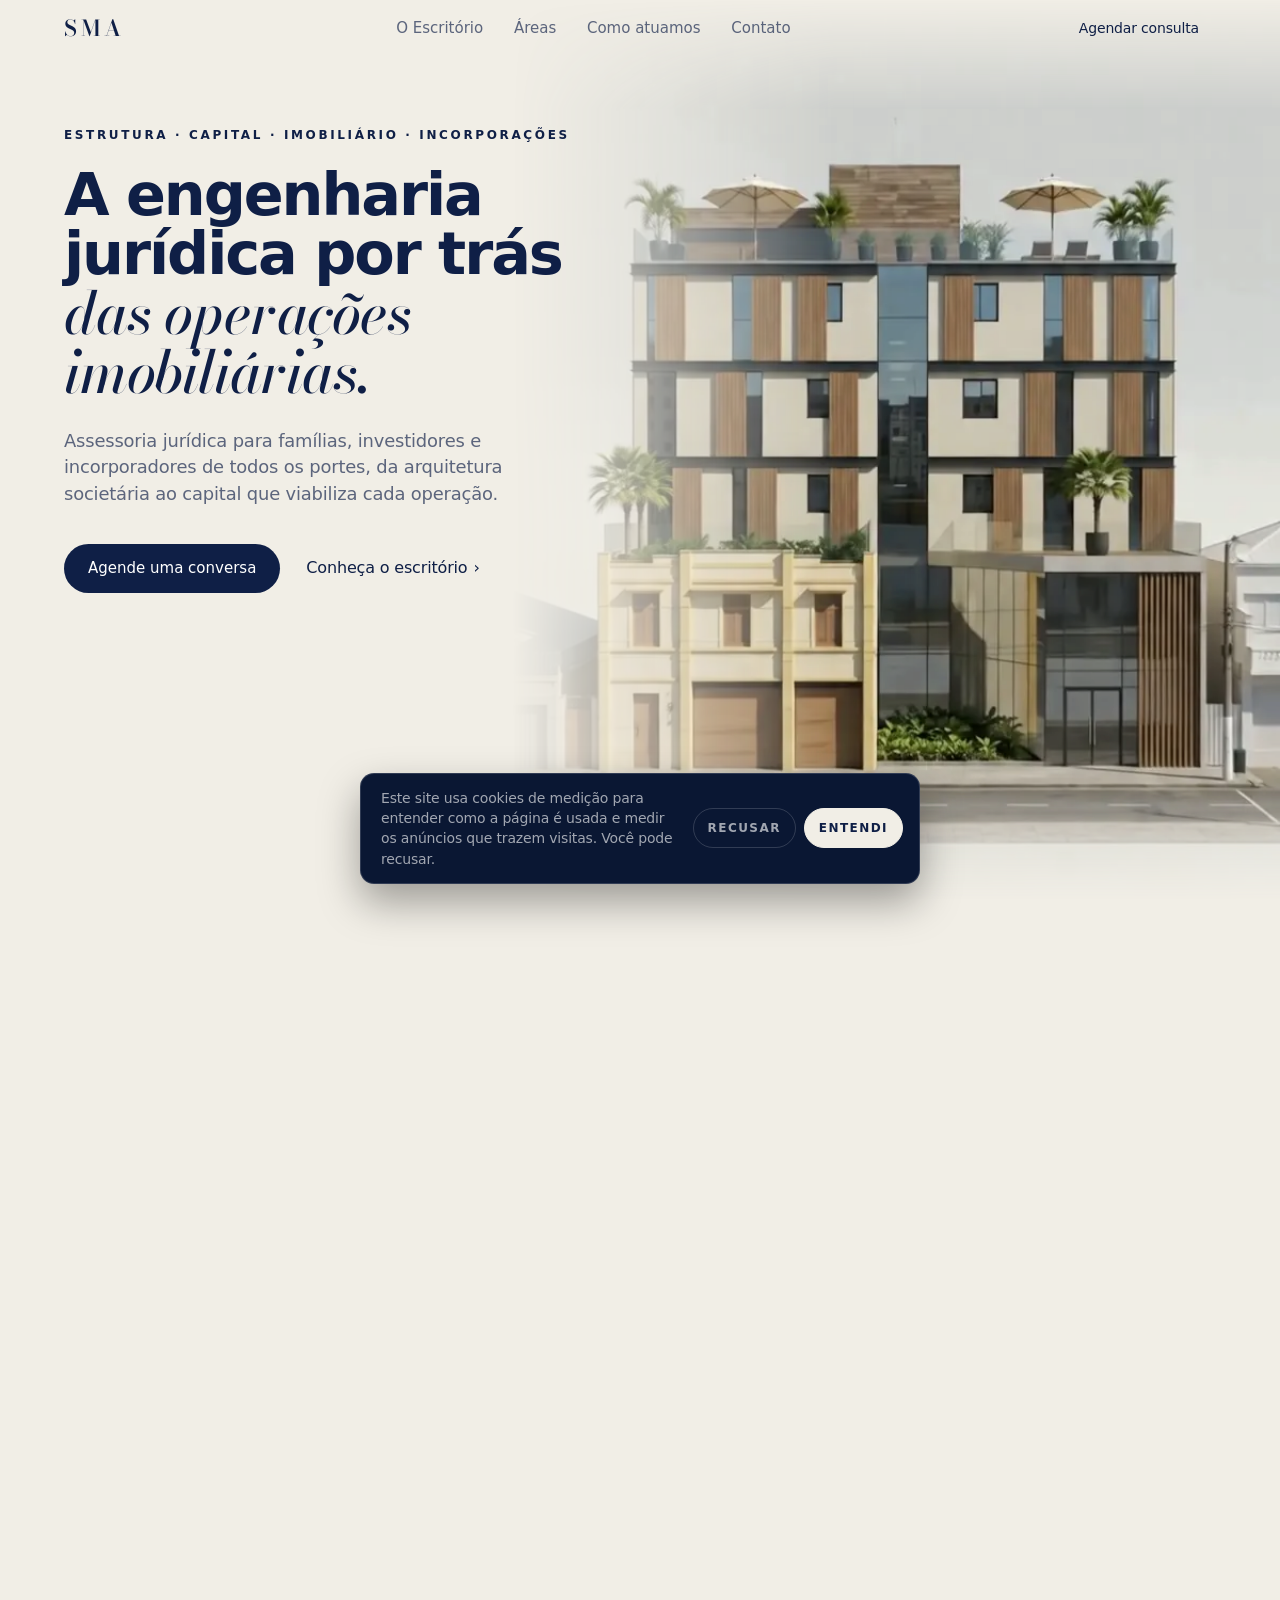
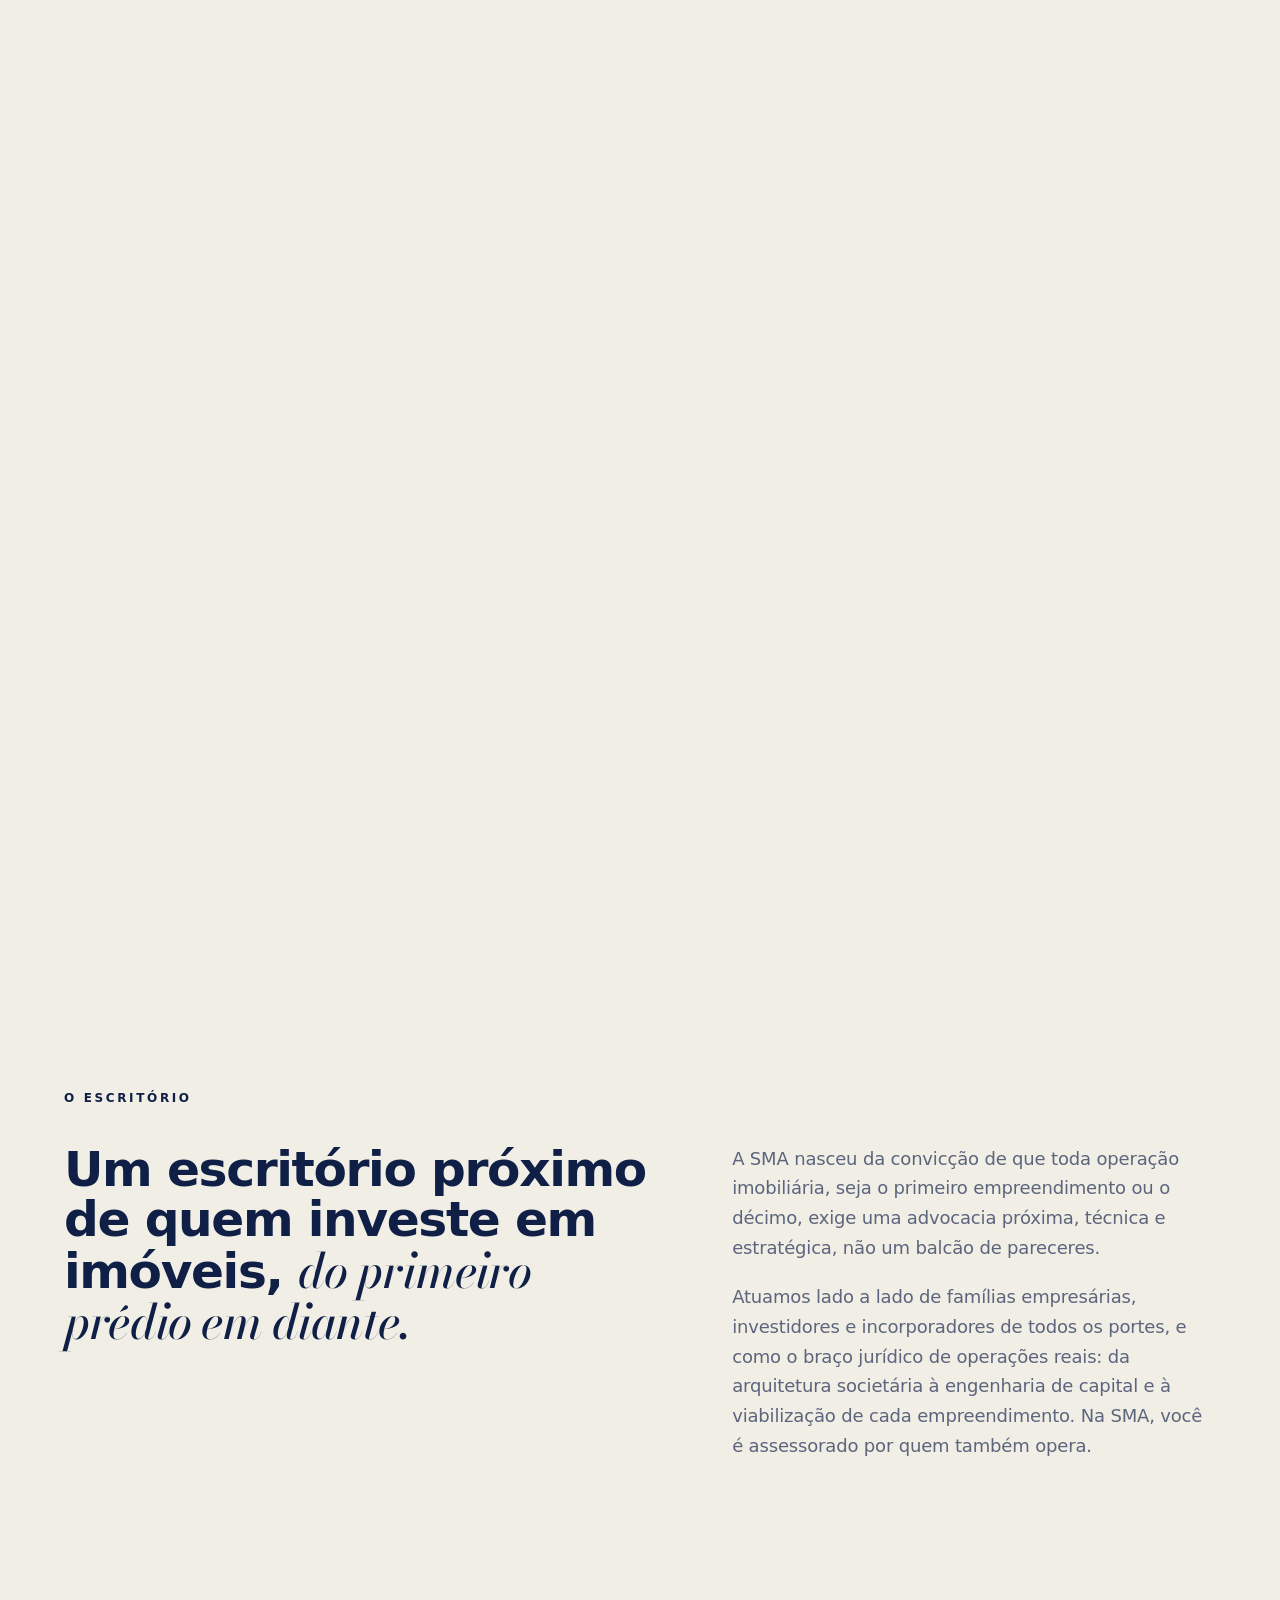
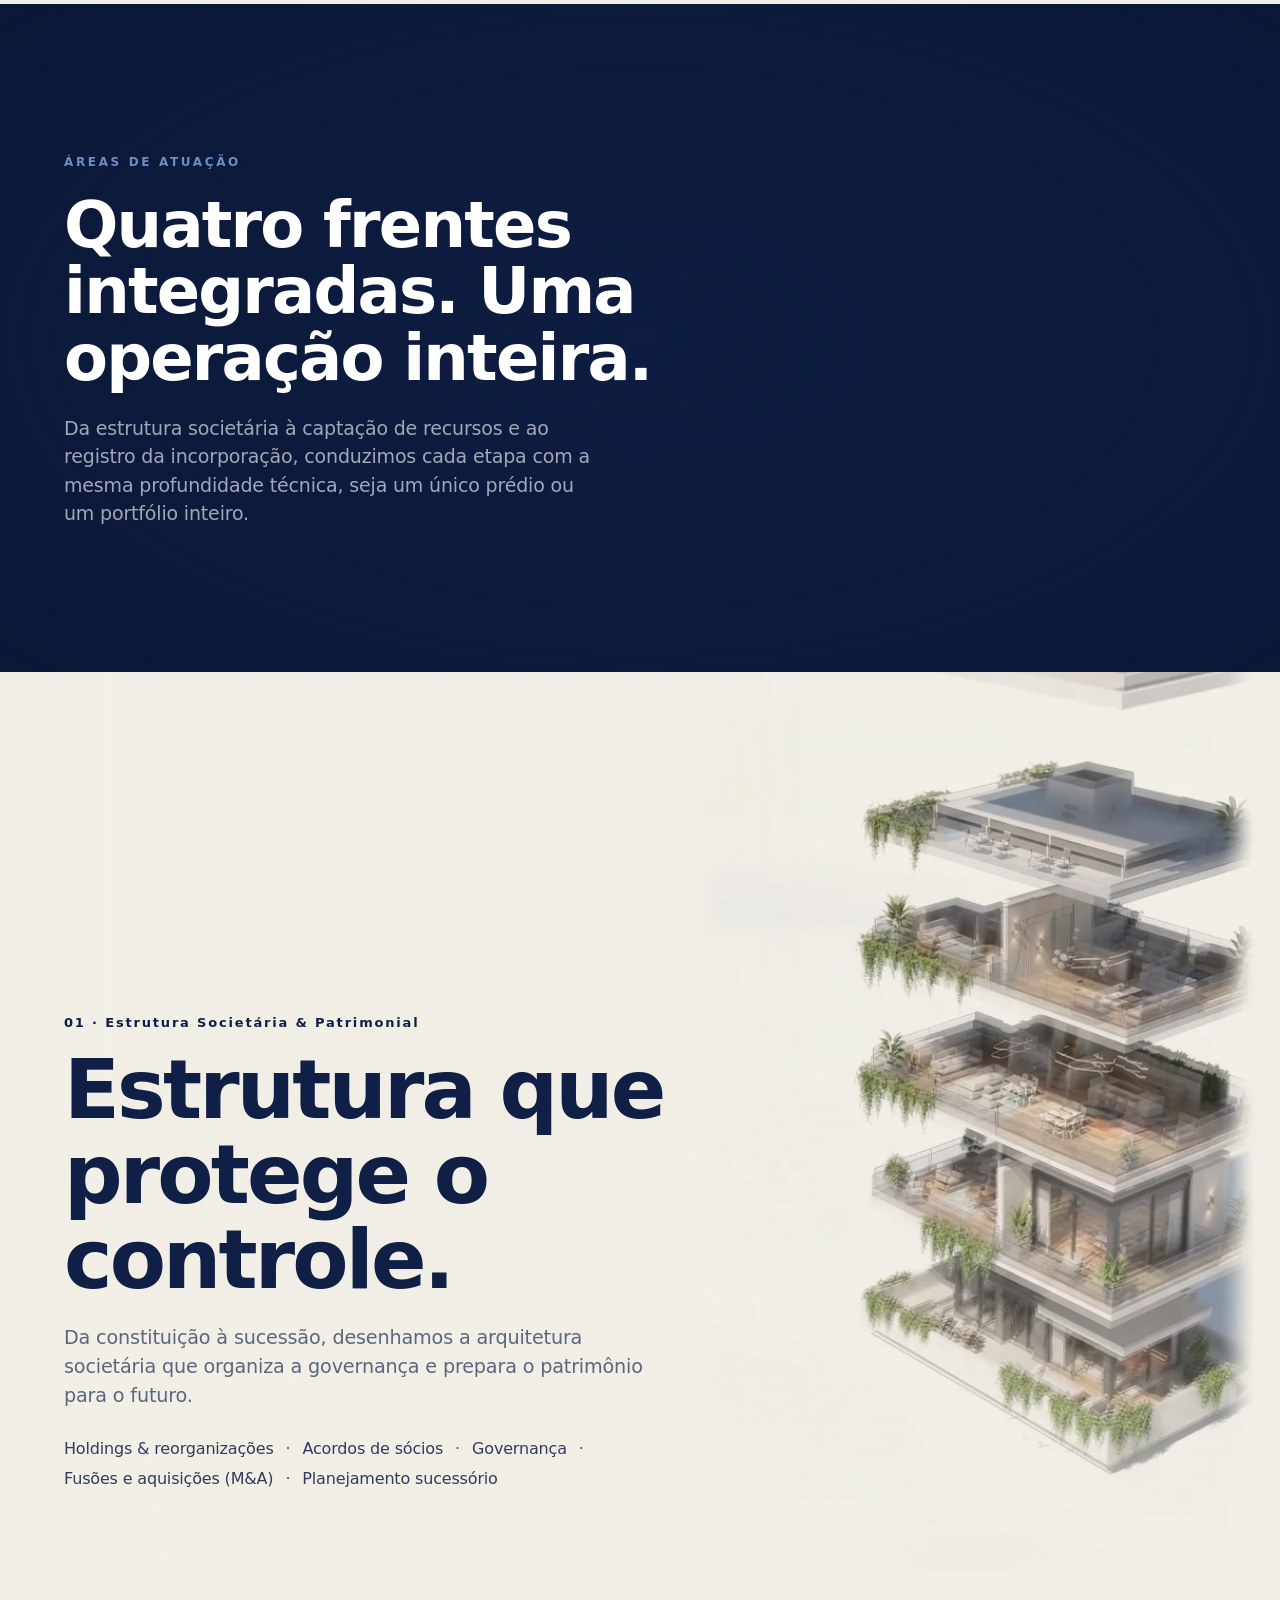
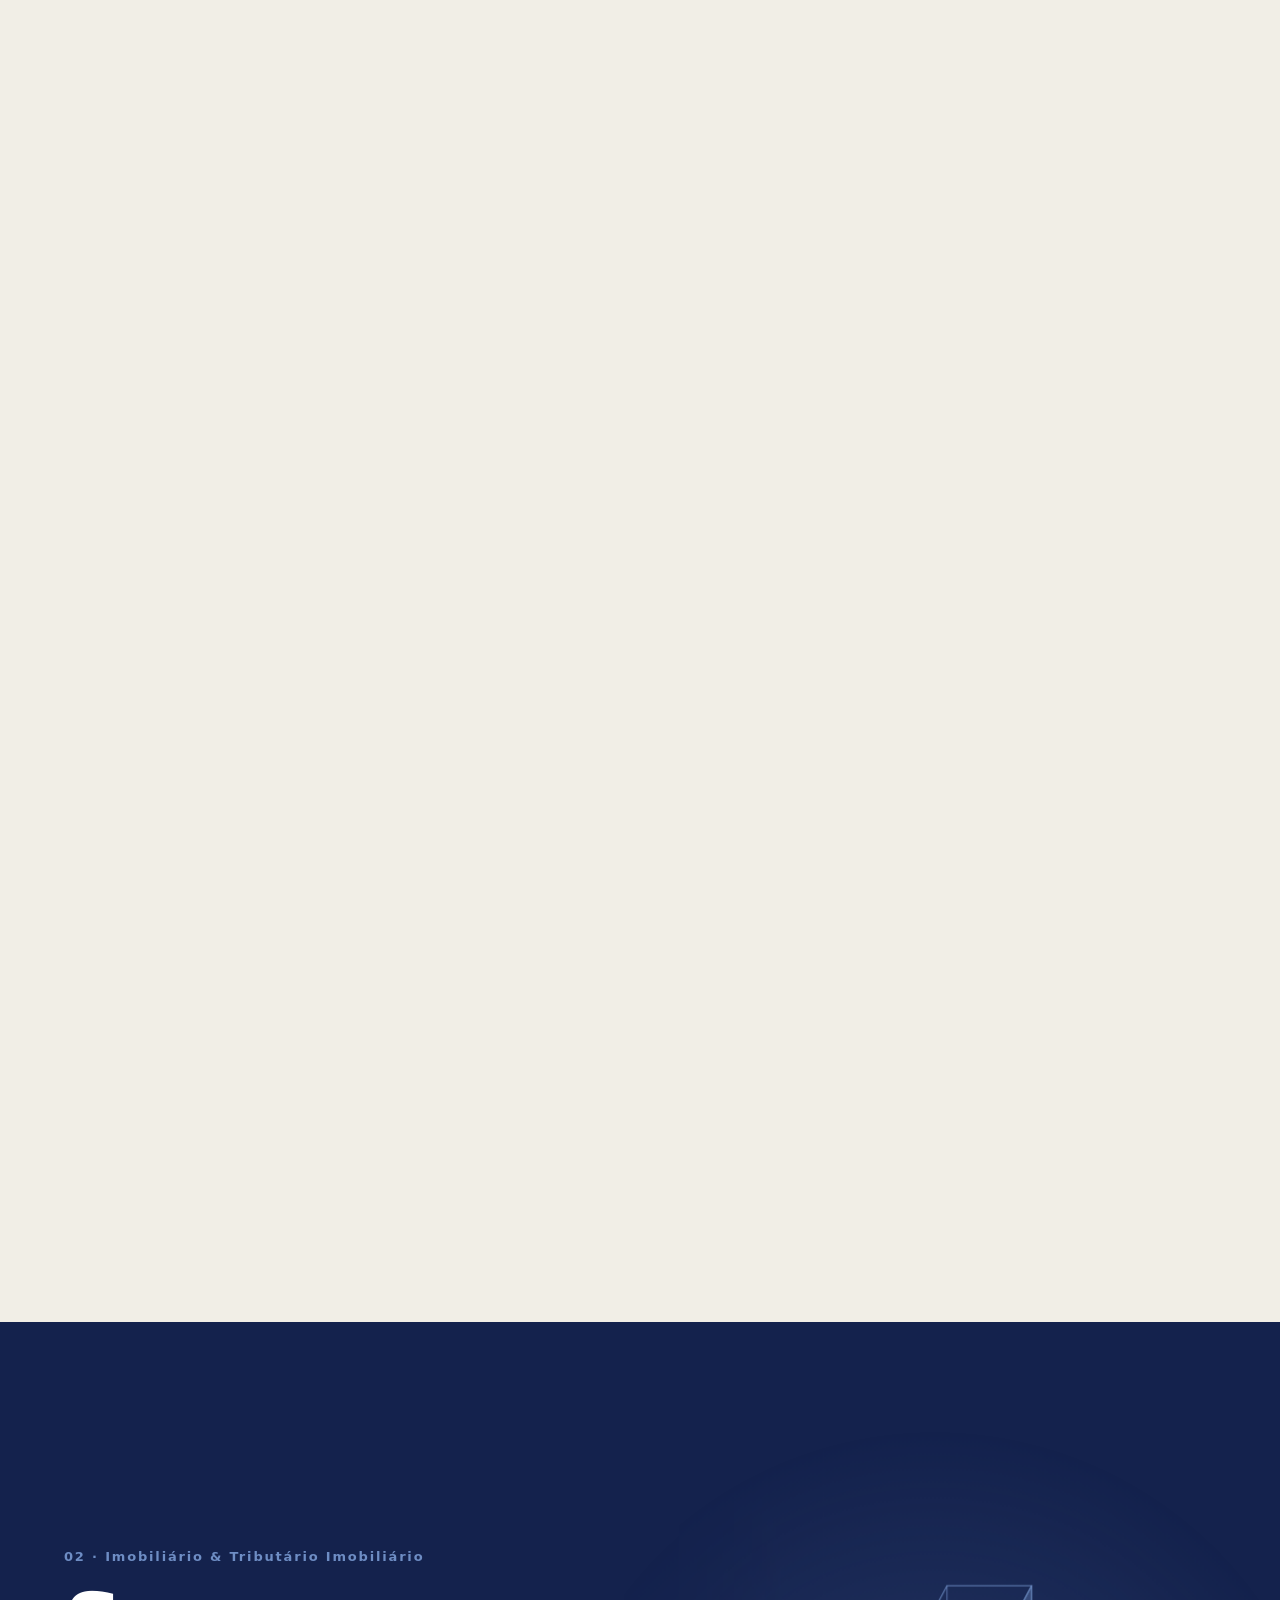
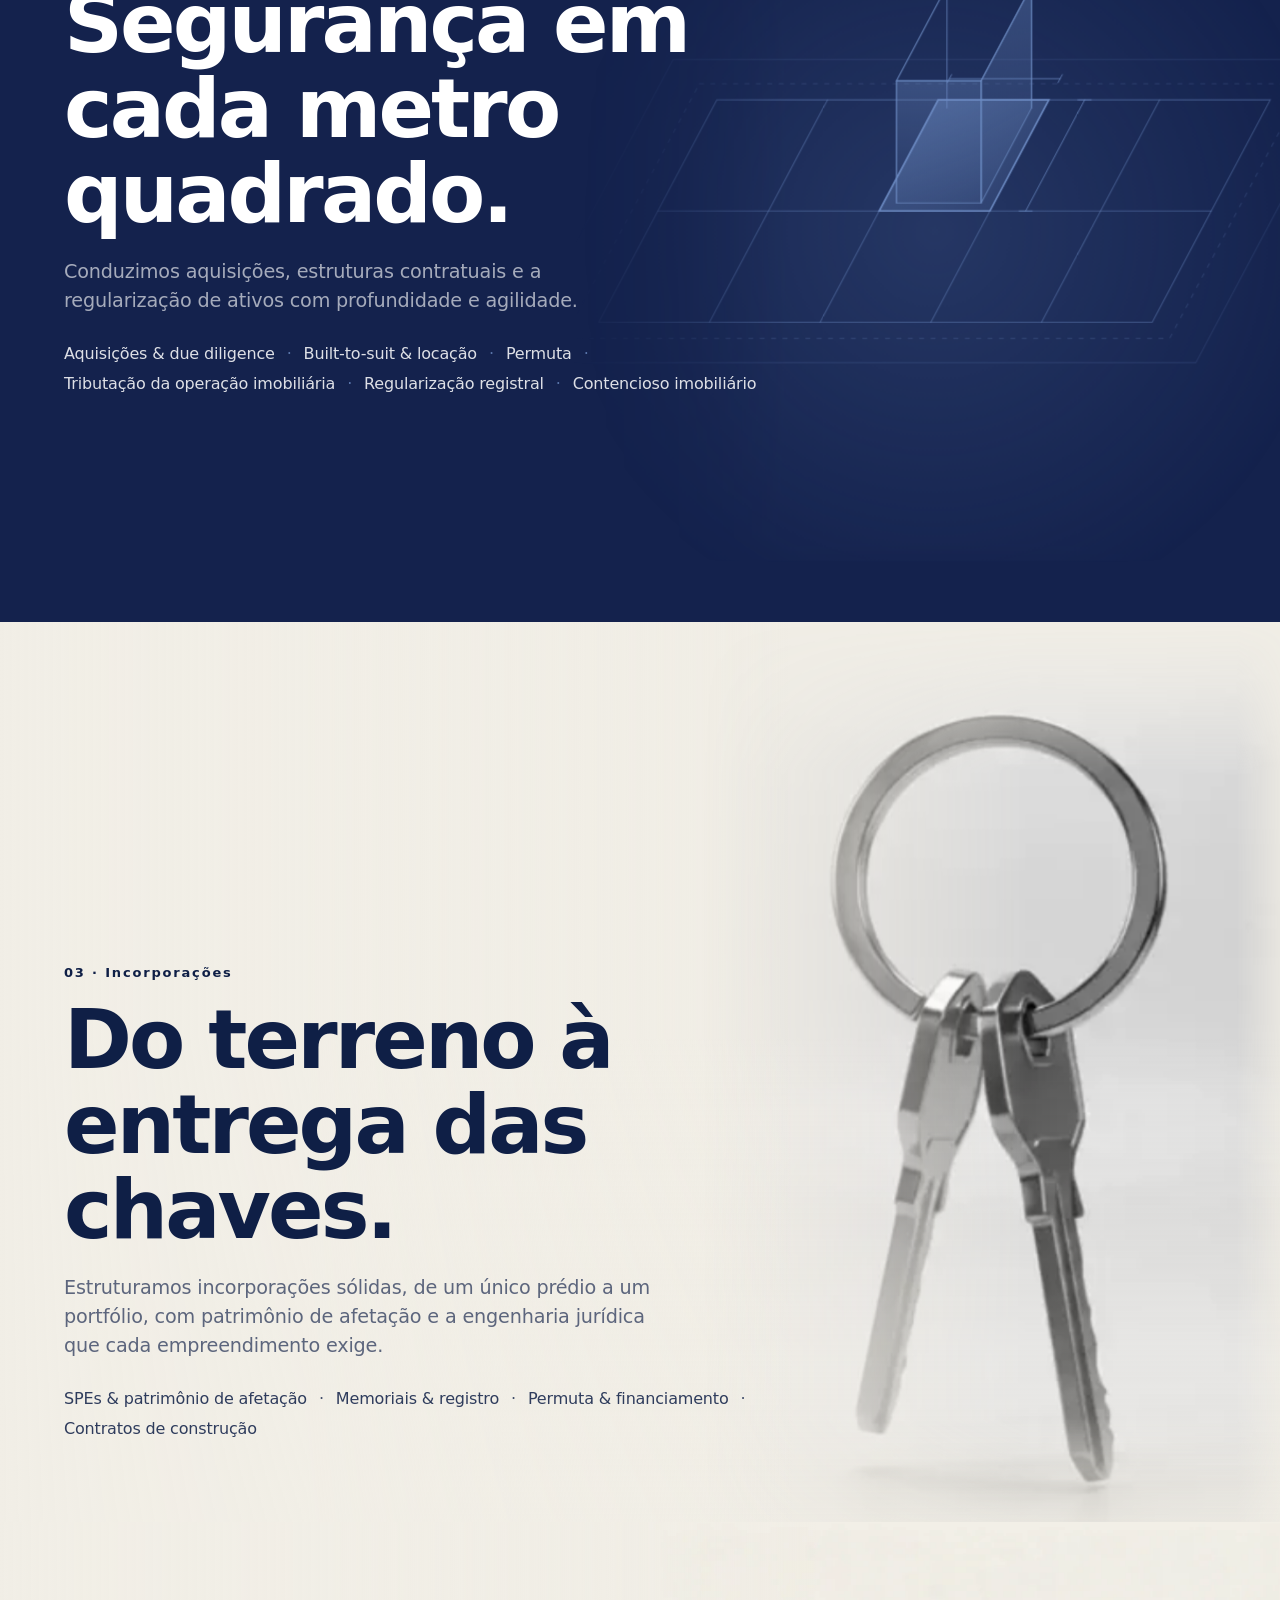
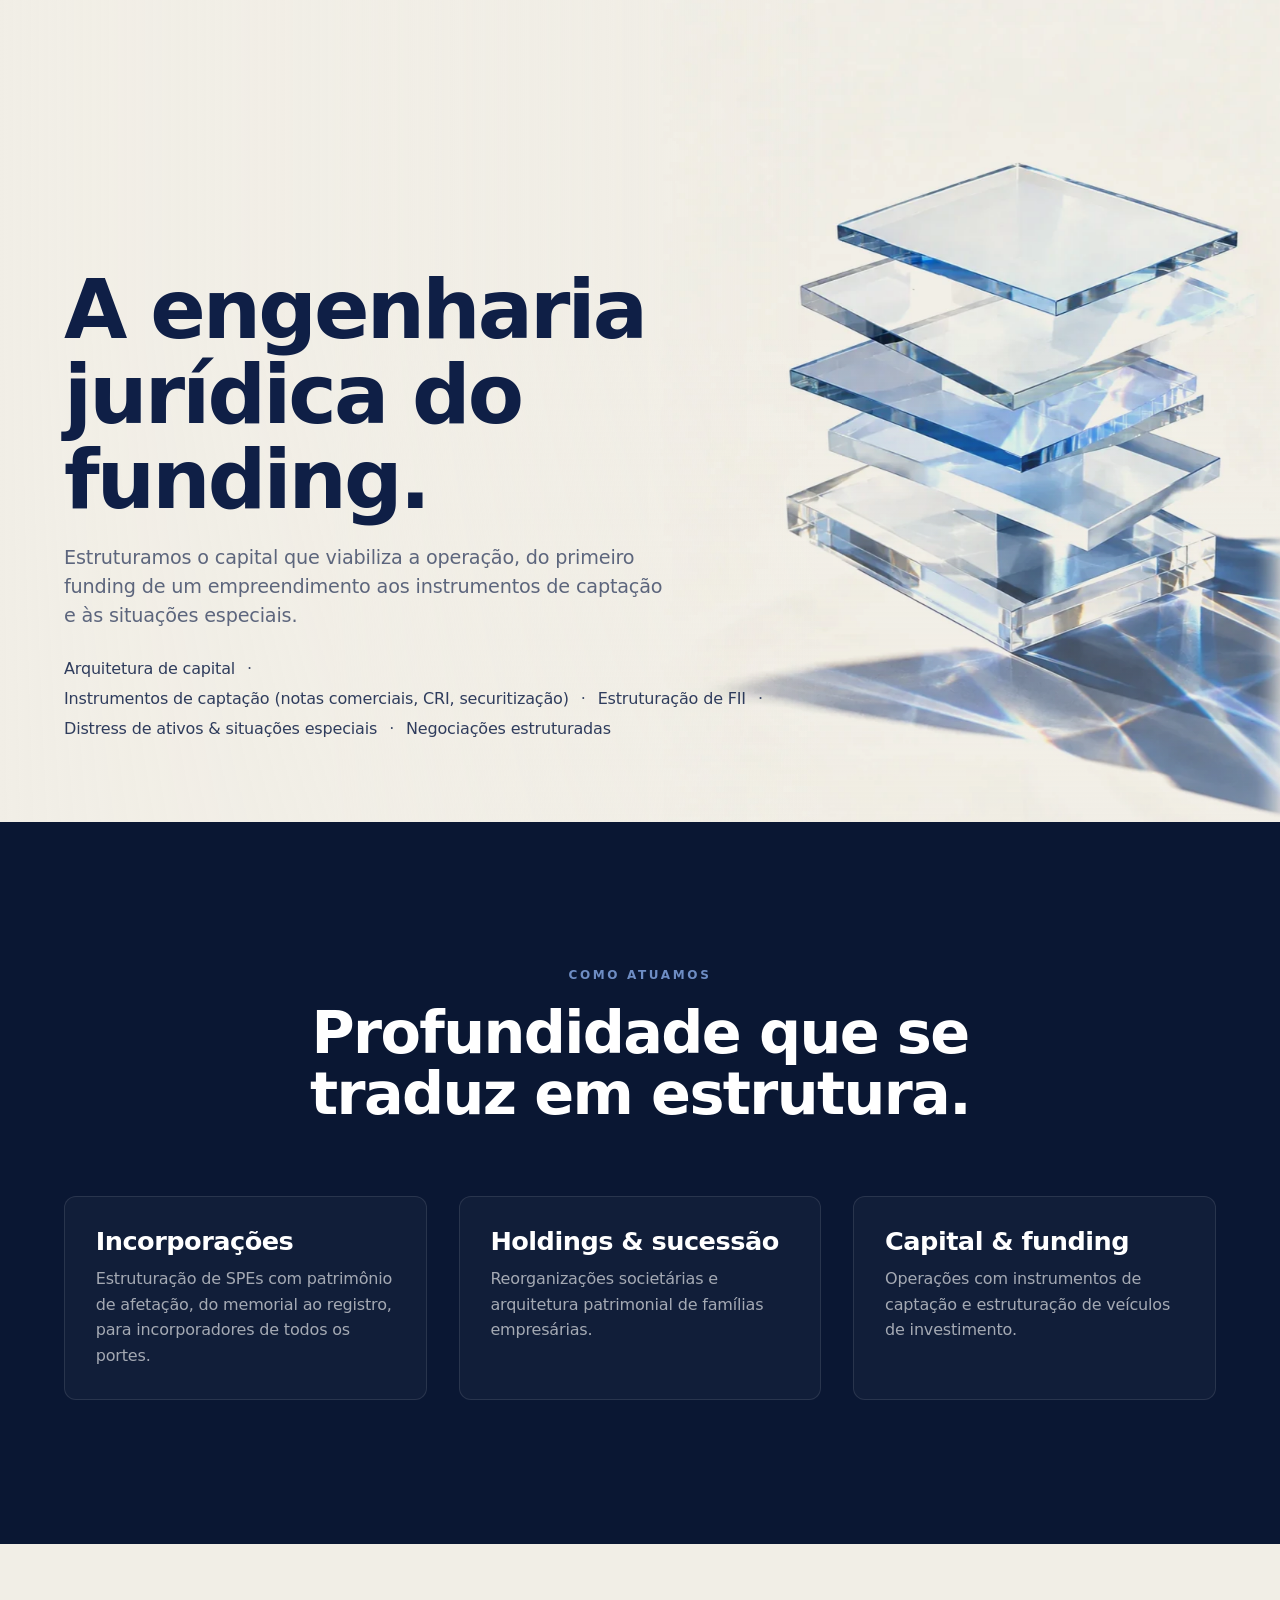
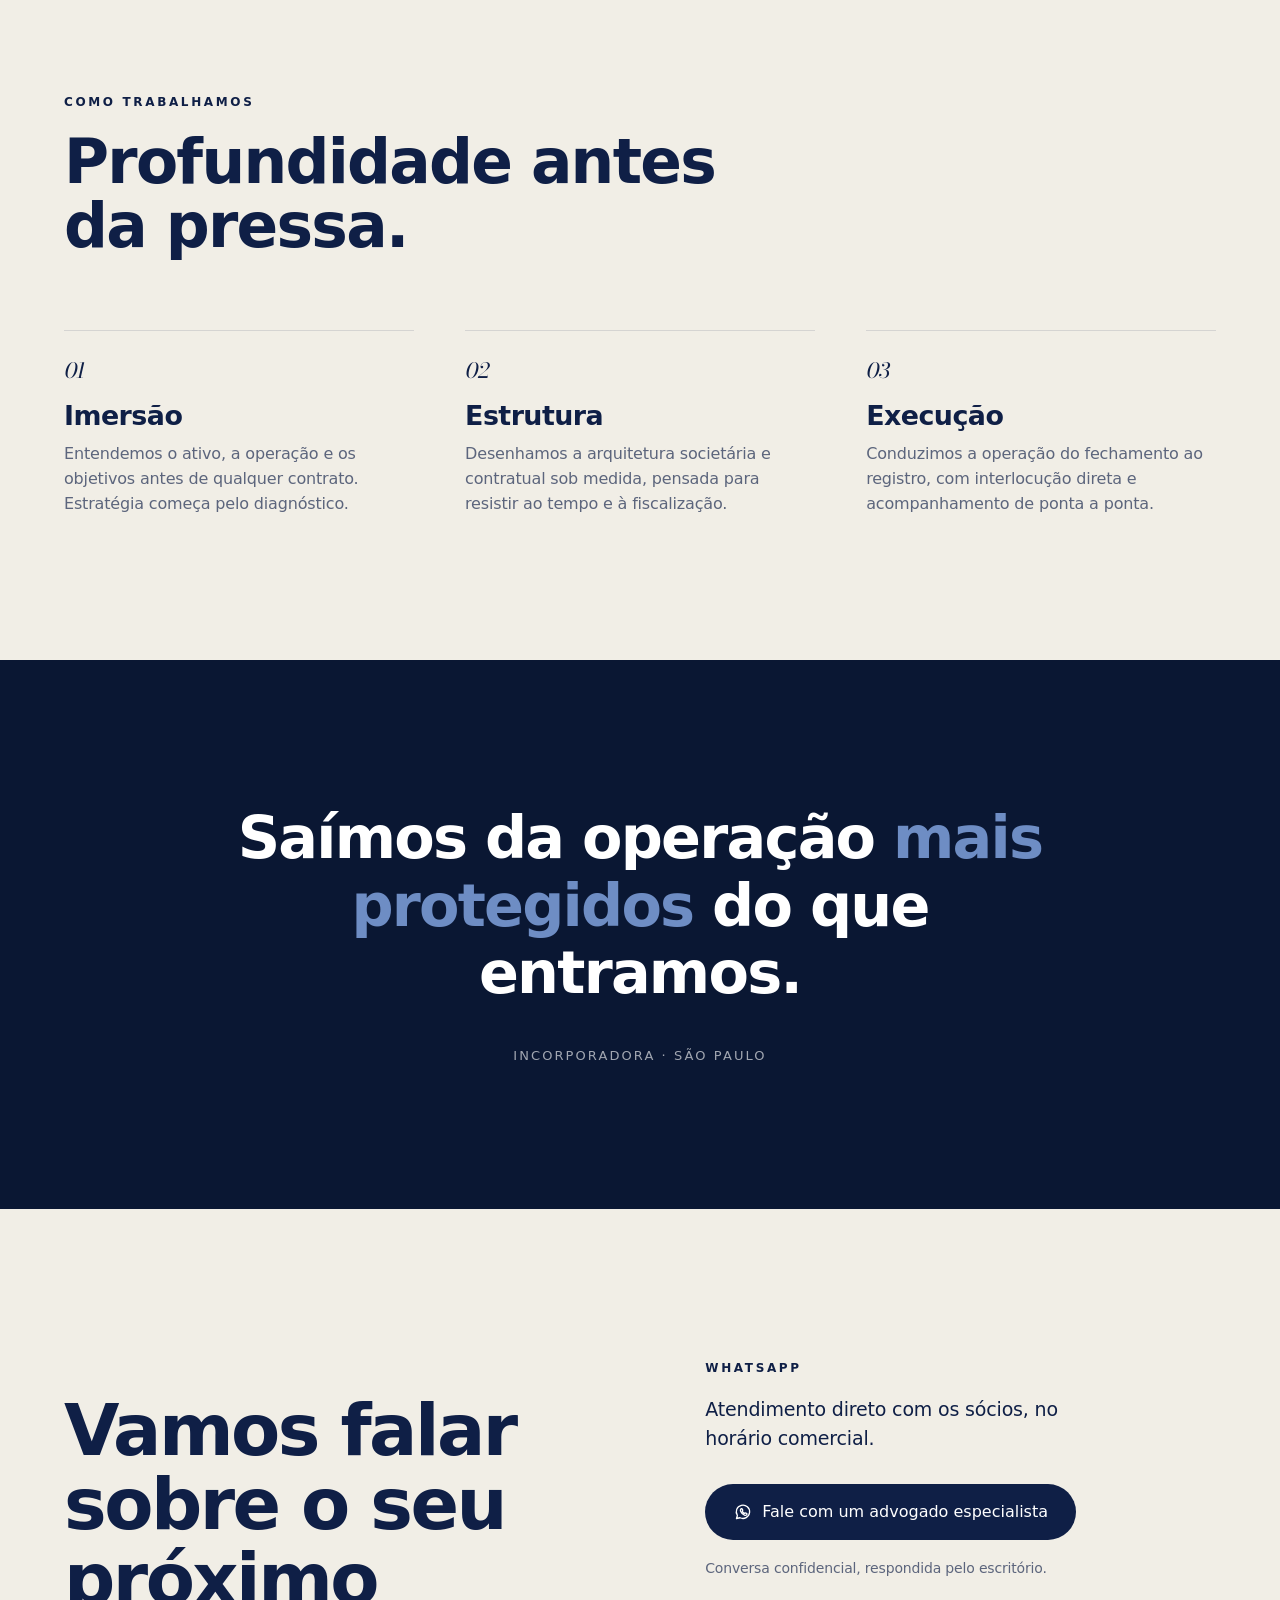
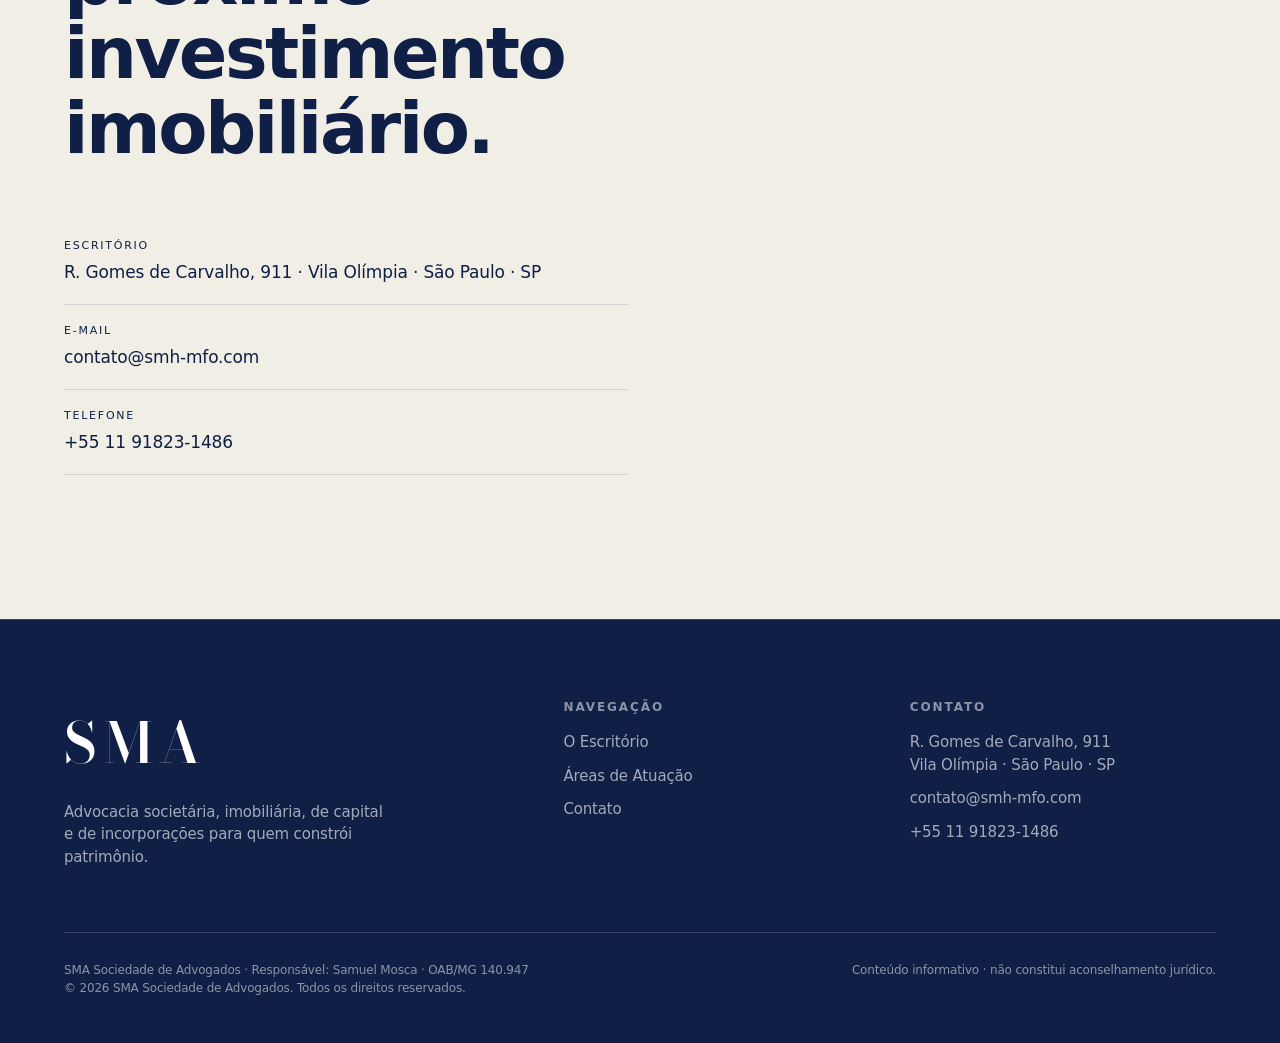
==== commit ff3d45bf: "Contato: chamada do botão de WhatsApp Co-Authored-By: Claude Opus 5 <noreply@anthropic.com>" ====
--- a/index.html
+++ b/index.html
@@ -219,7 +219,7 @@
               <path d="M4.2 19.8l1.1-3.6A8 8 0 1 1 8.4 18.9z"/>
               <path d="M9.3 8.6c.2-.4.5-.5.8-.5h.5c.2 0 .4.1.5.4l.6 1.4c.1.2 0 .4-.1.6l-.5.6c.6 1.1 1.5 2 2.6 2.6l.6-.5c.2-.1.4-.2.6-.1l1.4.6c.3.1.4.3.4.5v.6c0 .3-.1.6-.5.8-.7.5-1.6.5-2.4.2a9 9 0 0 1-4.7-4.7c-.3-.8-.3-1.7.2-2.5z"/>
             </svg>
-            Falar pelo WhatsApp
+            Fale com um advogado especialista
           </a>
           <p class="f-nota">Conversa confidencial, respondida pelo escritório.</p>
         </div>
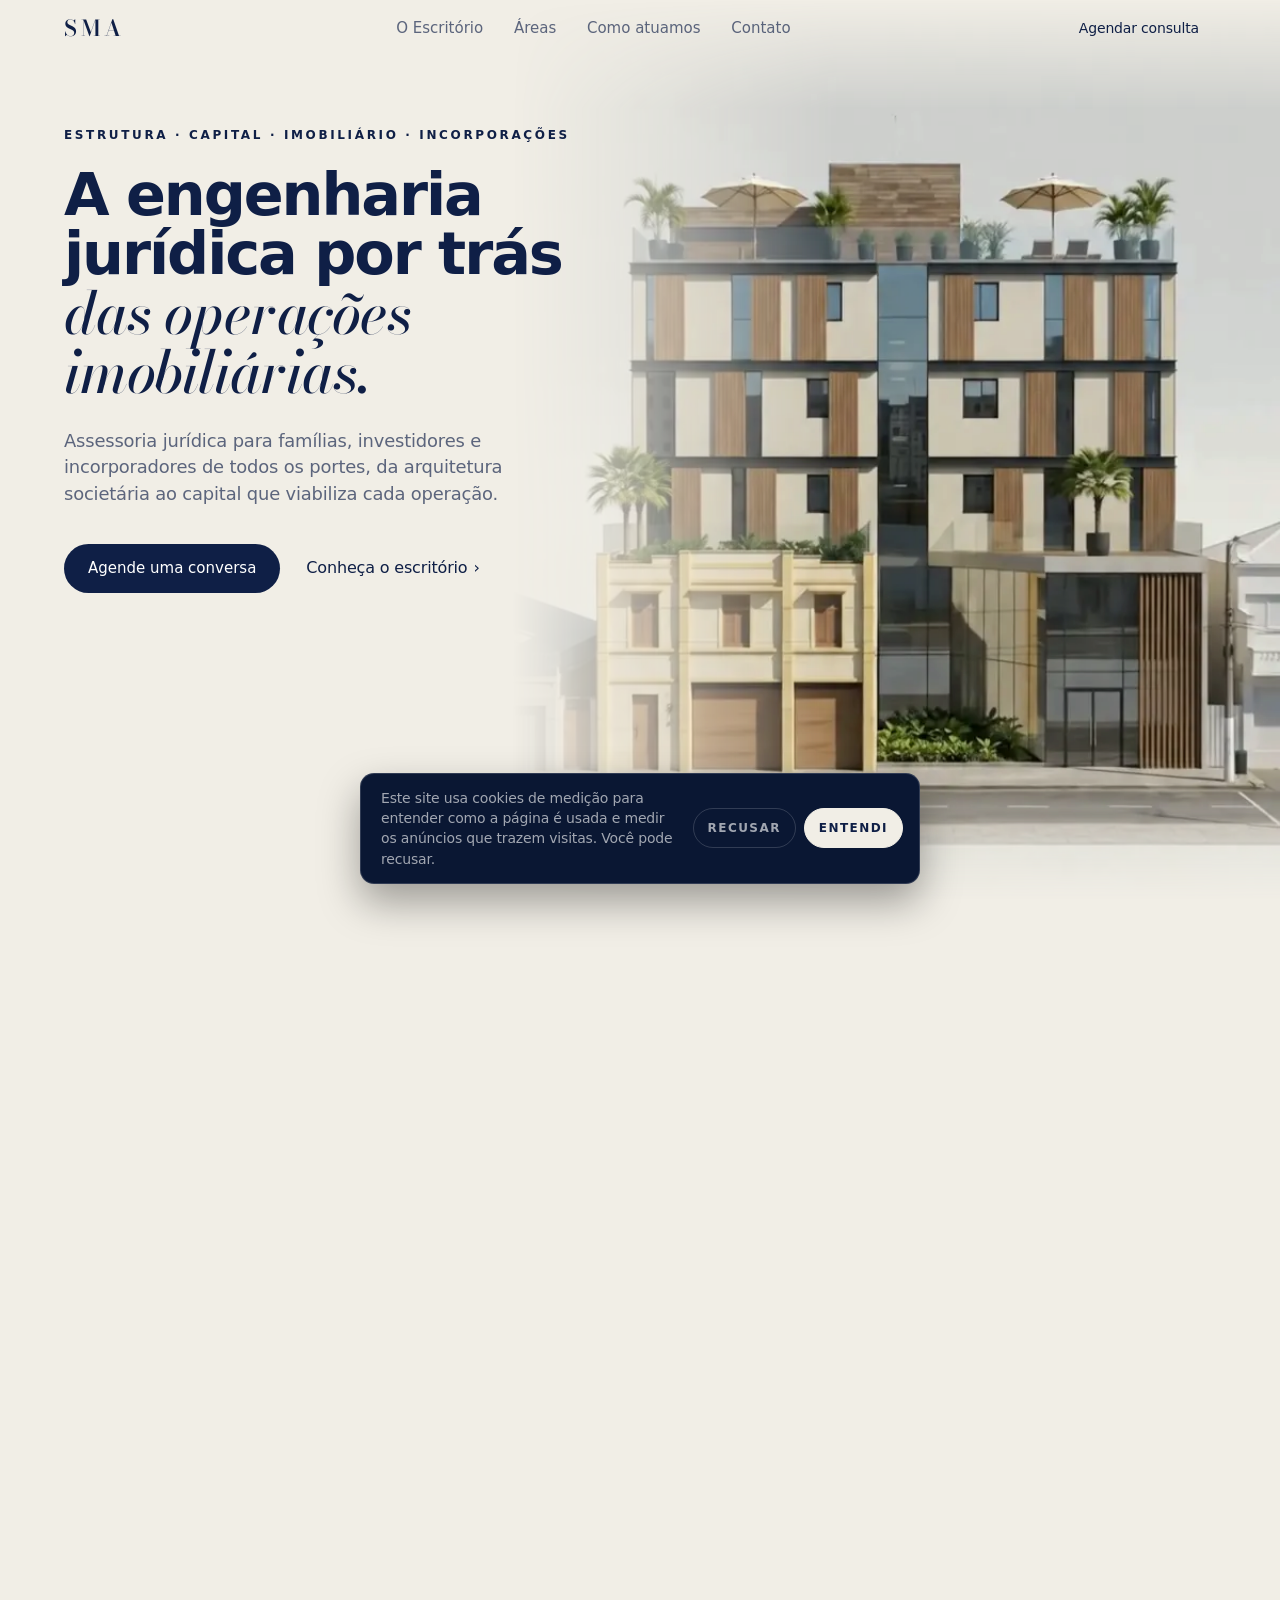
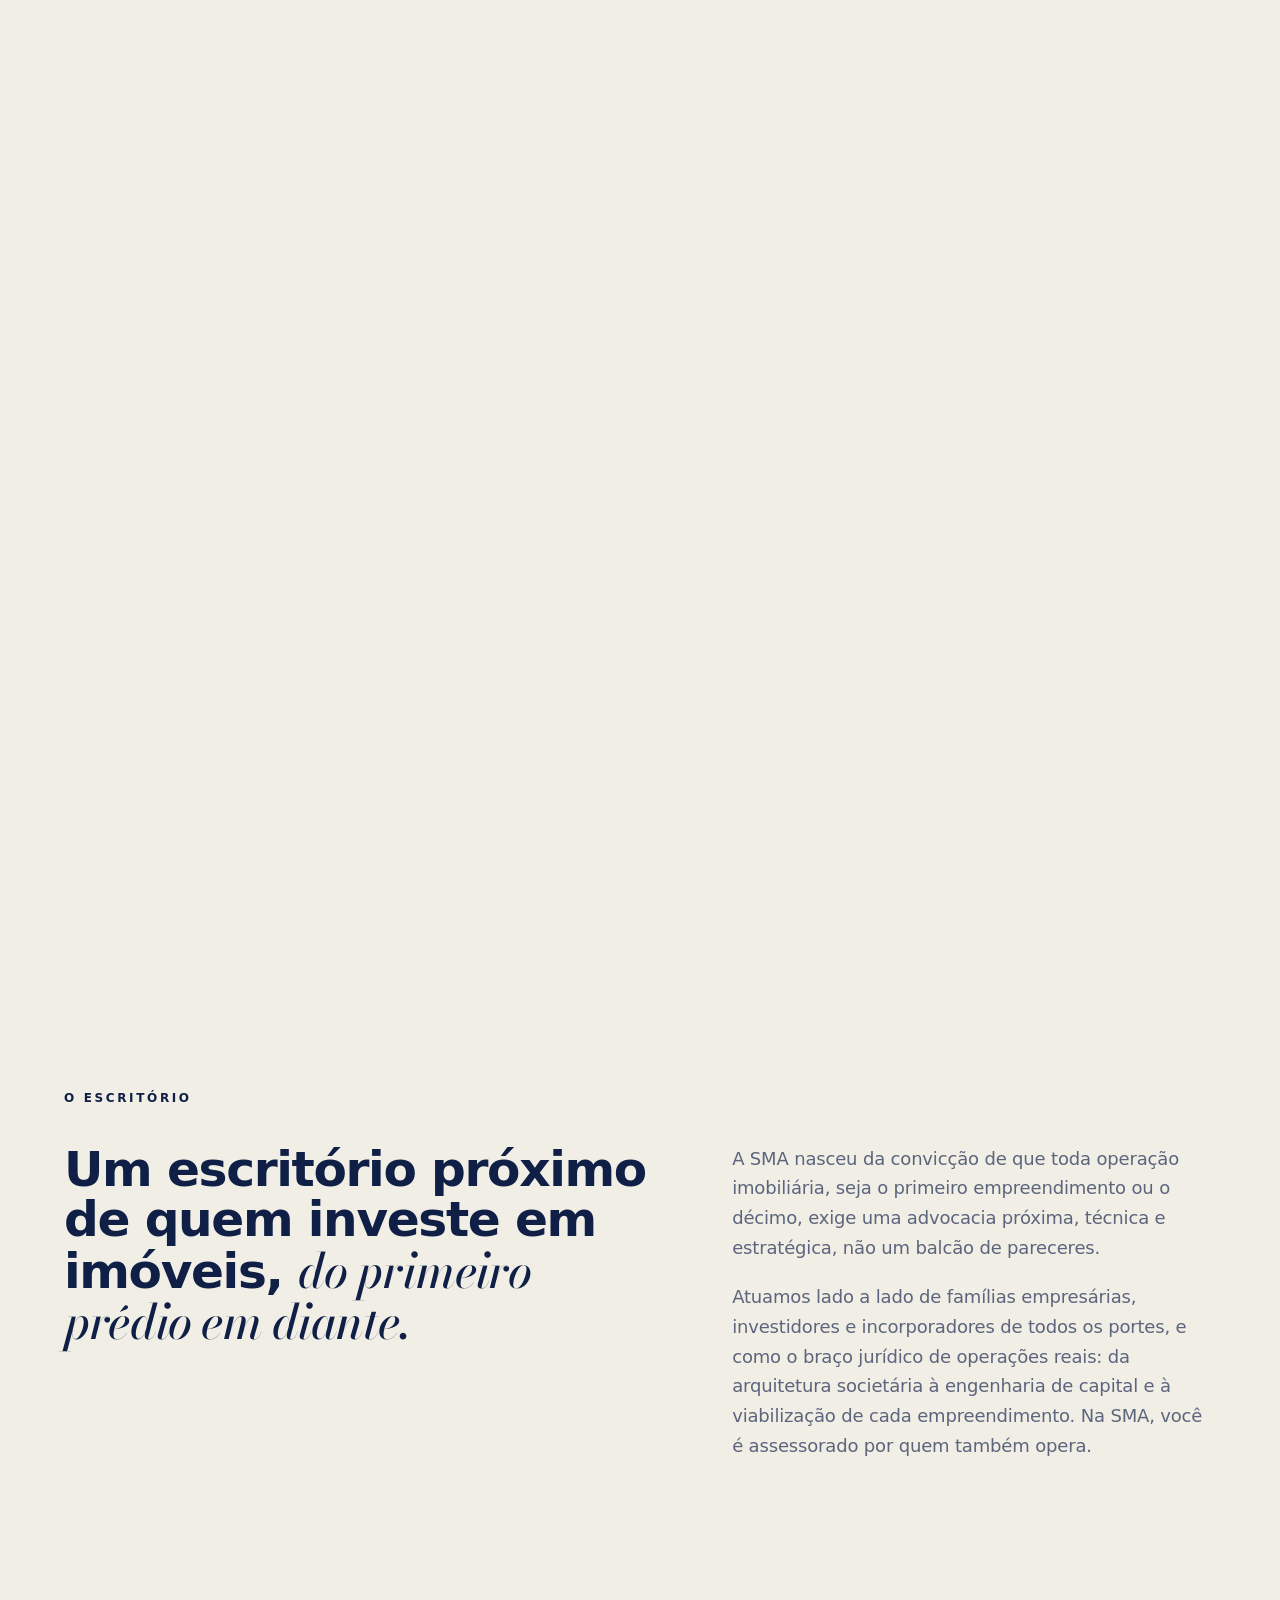
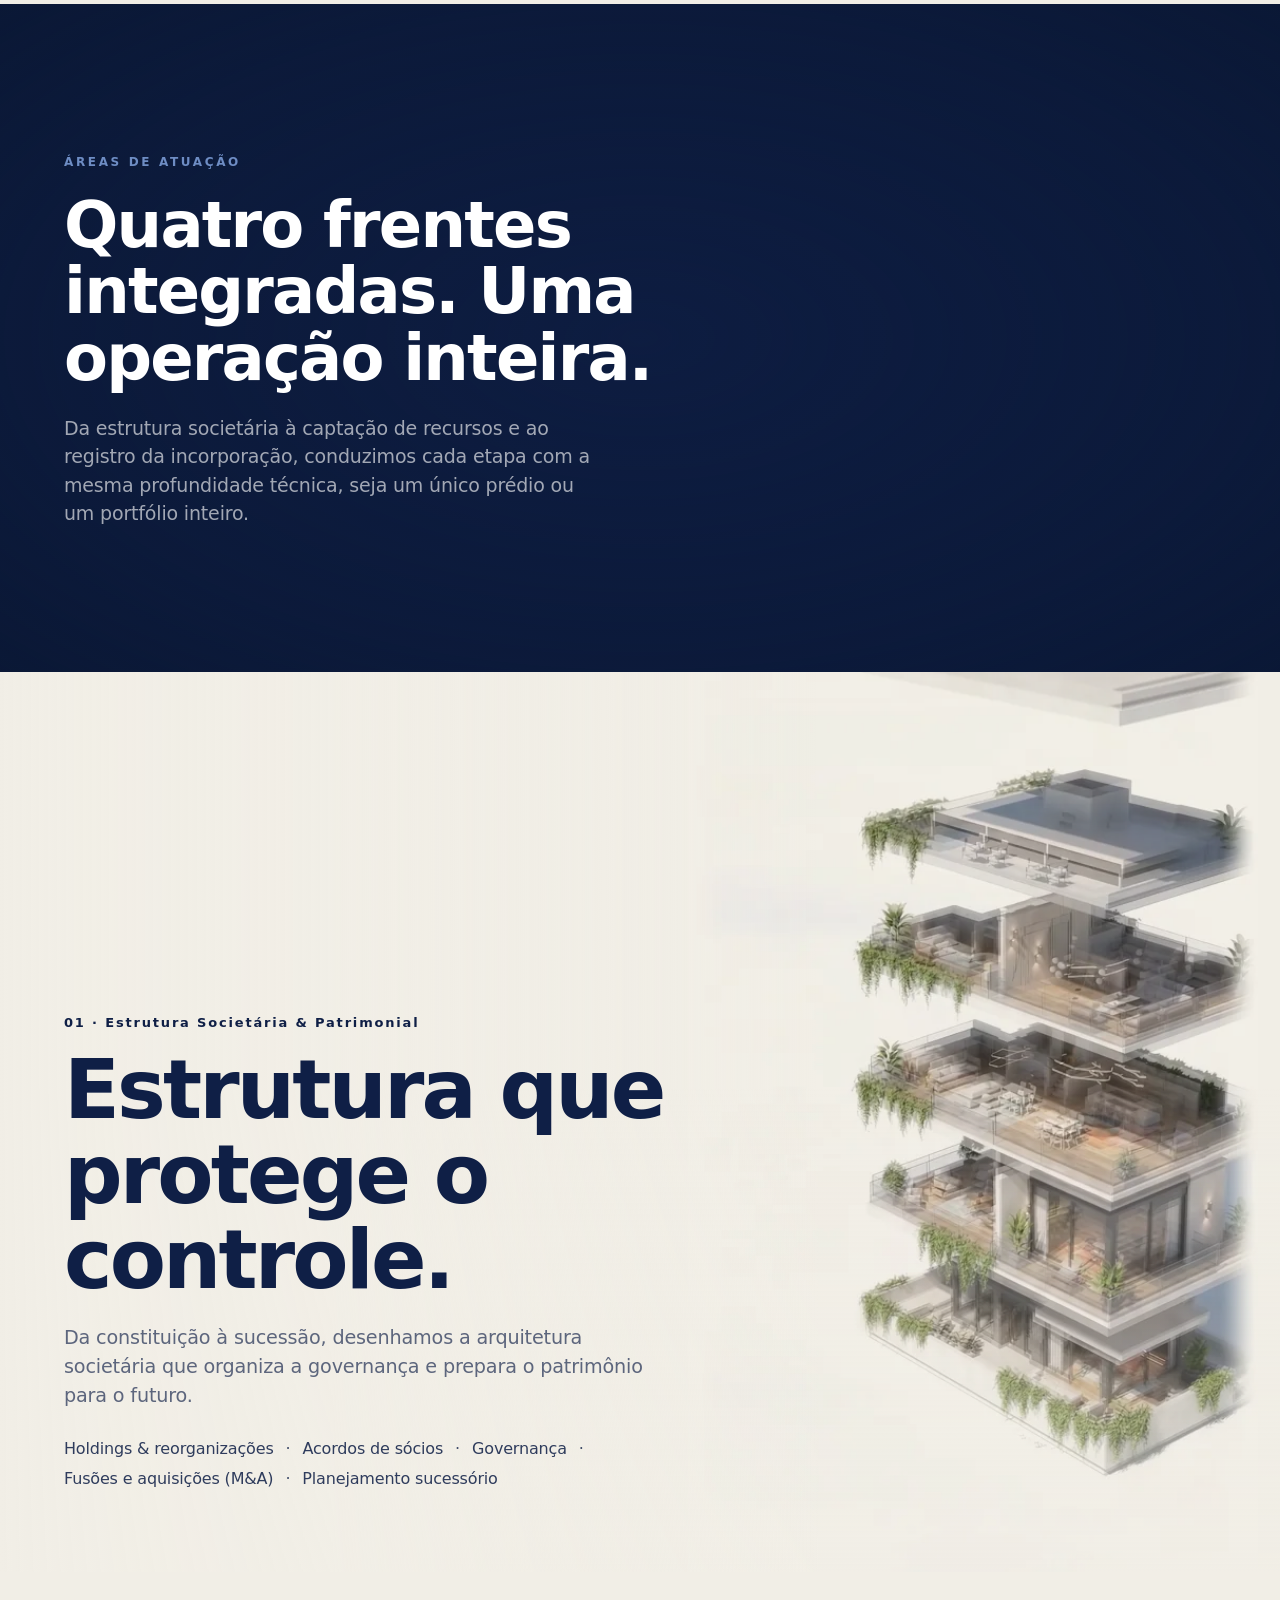
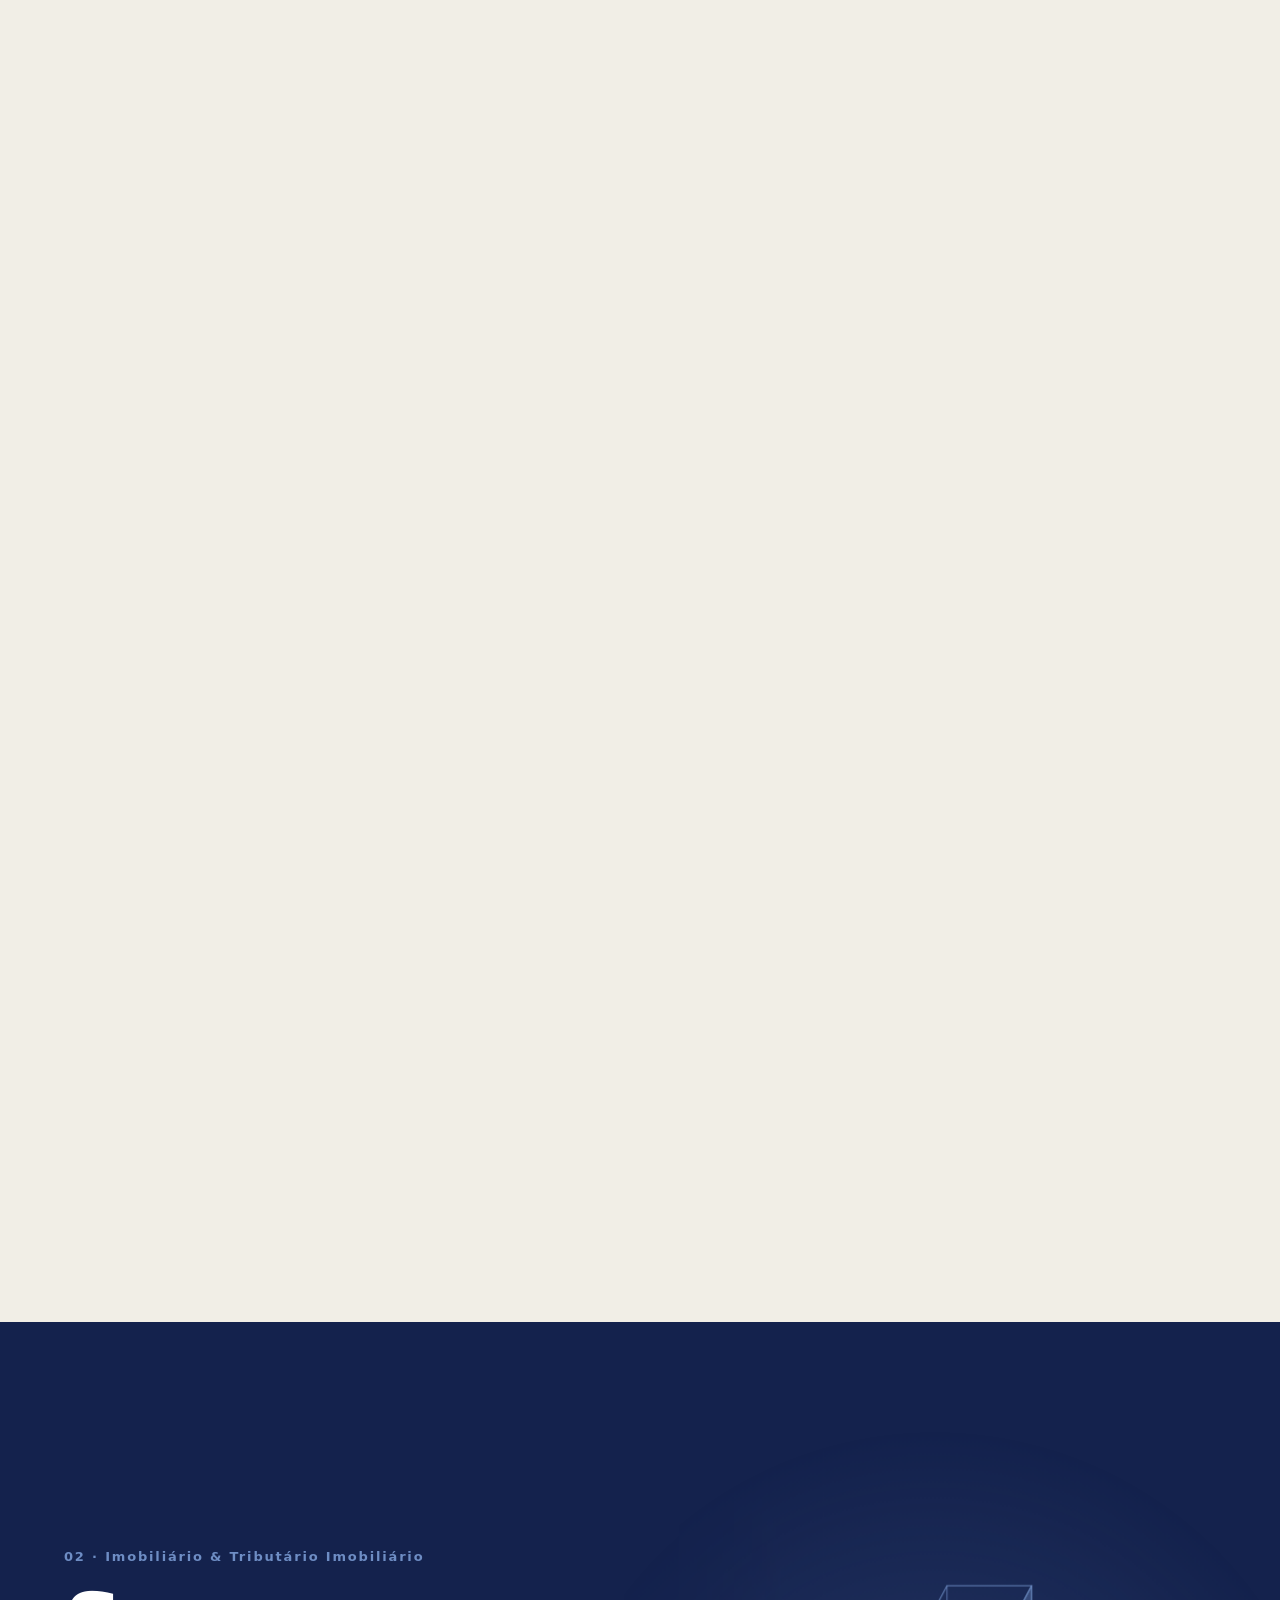
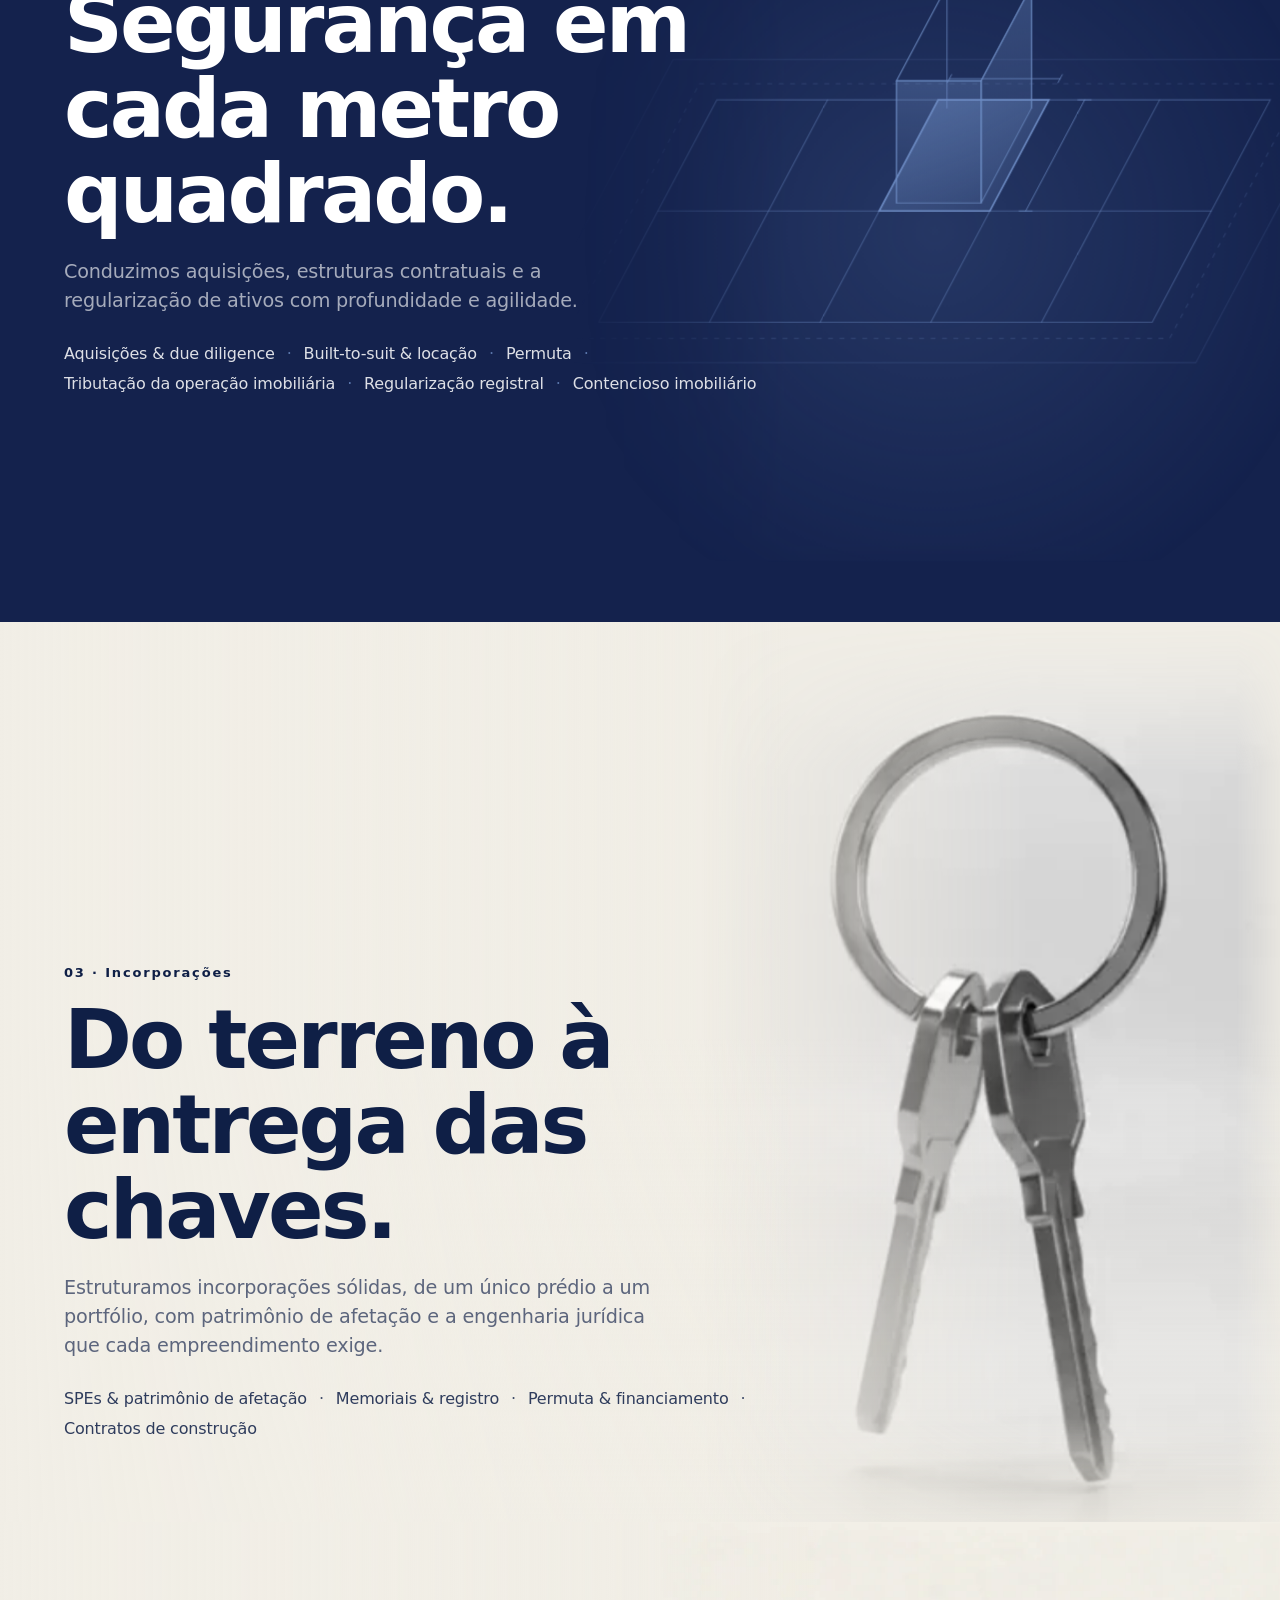
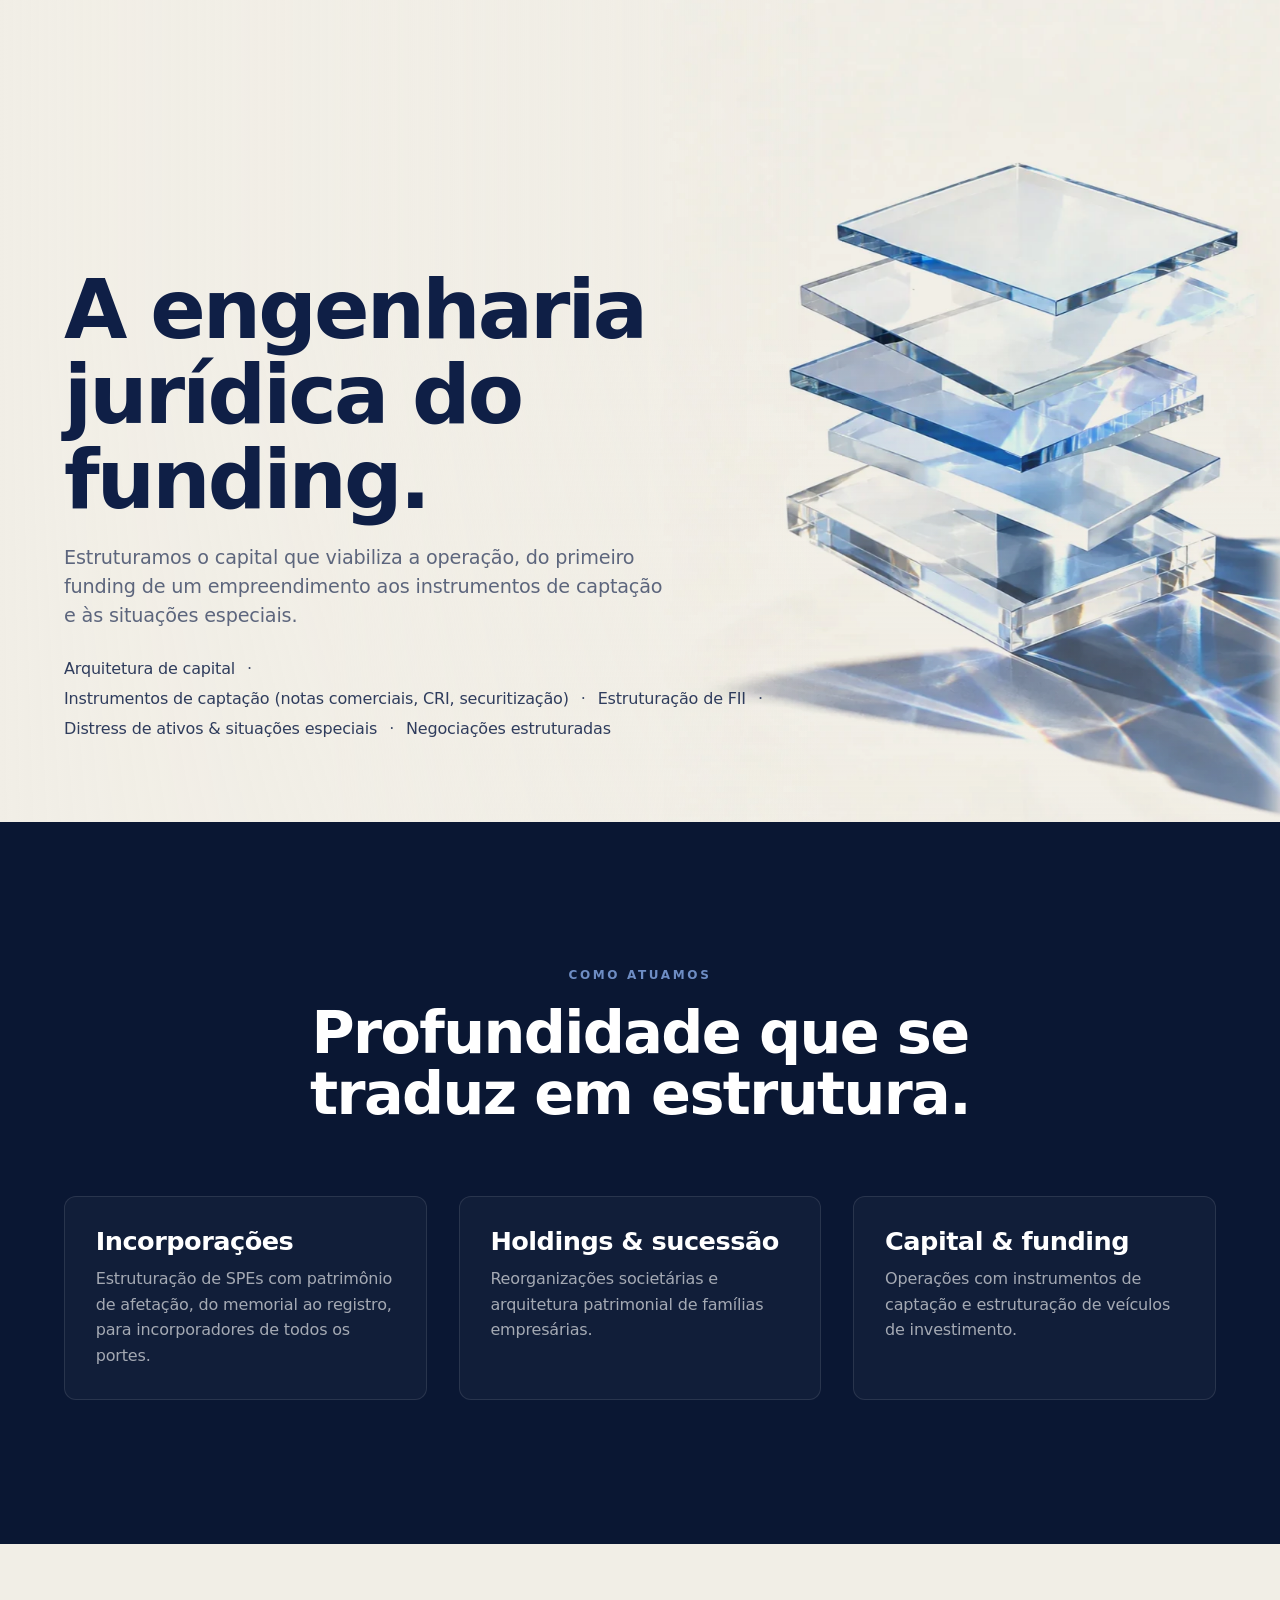
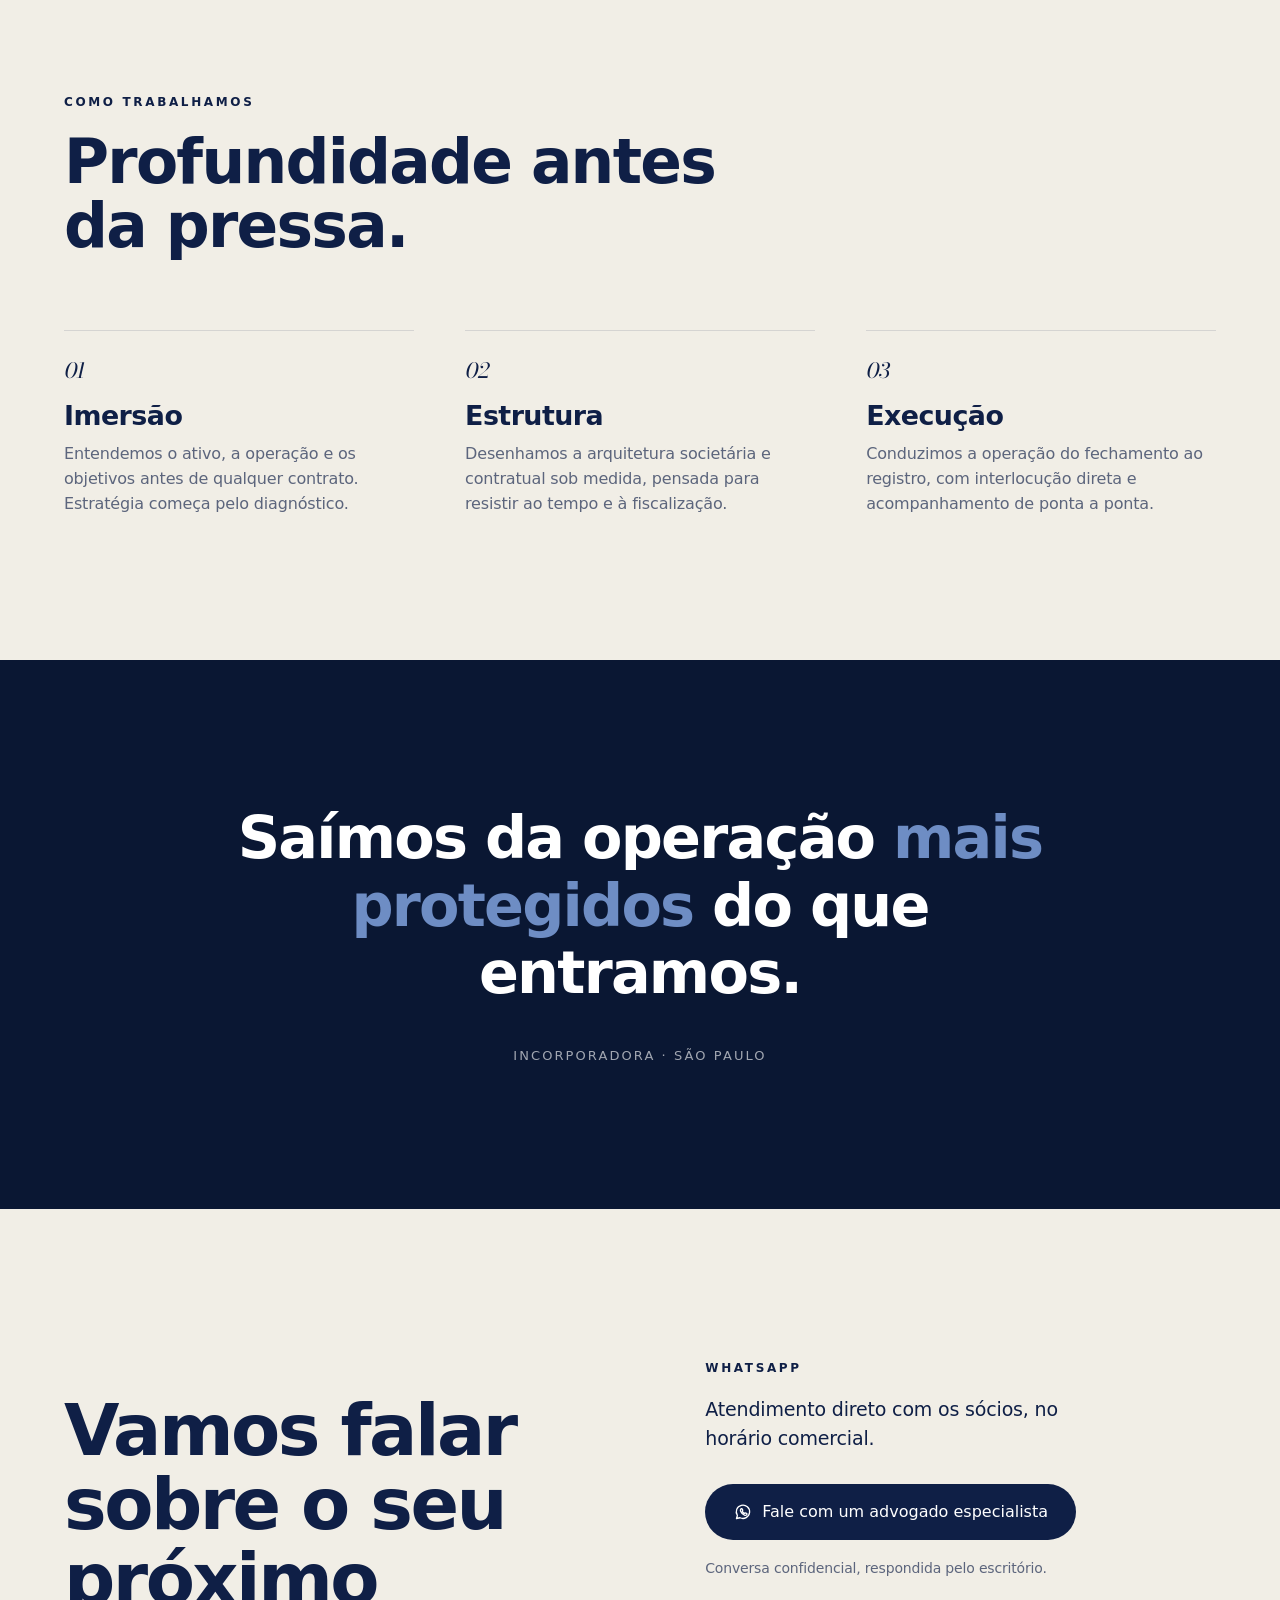
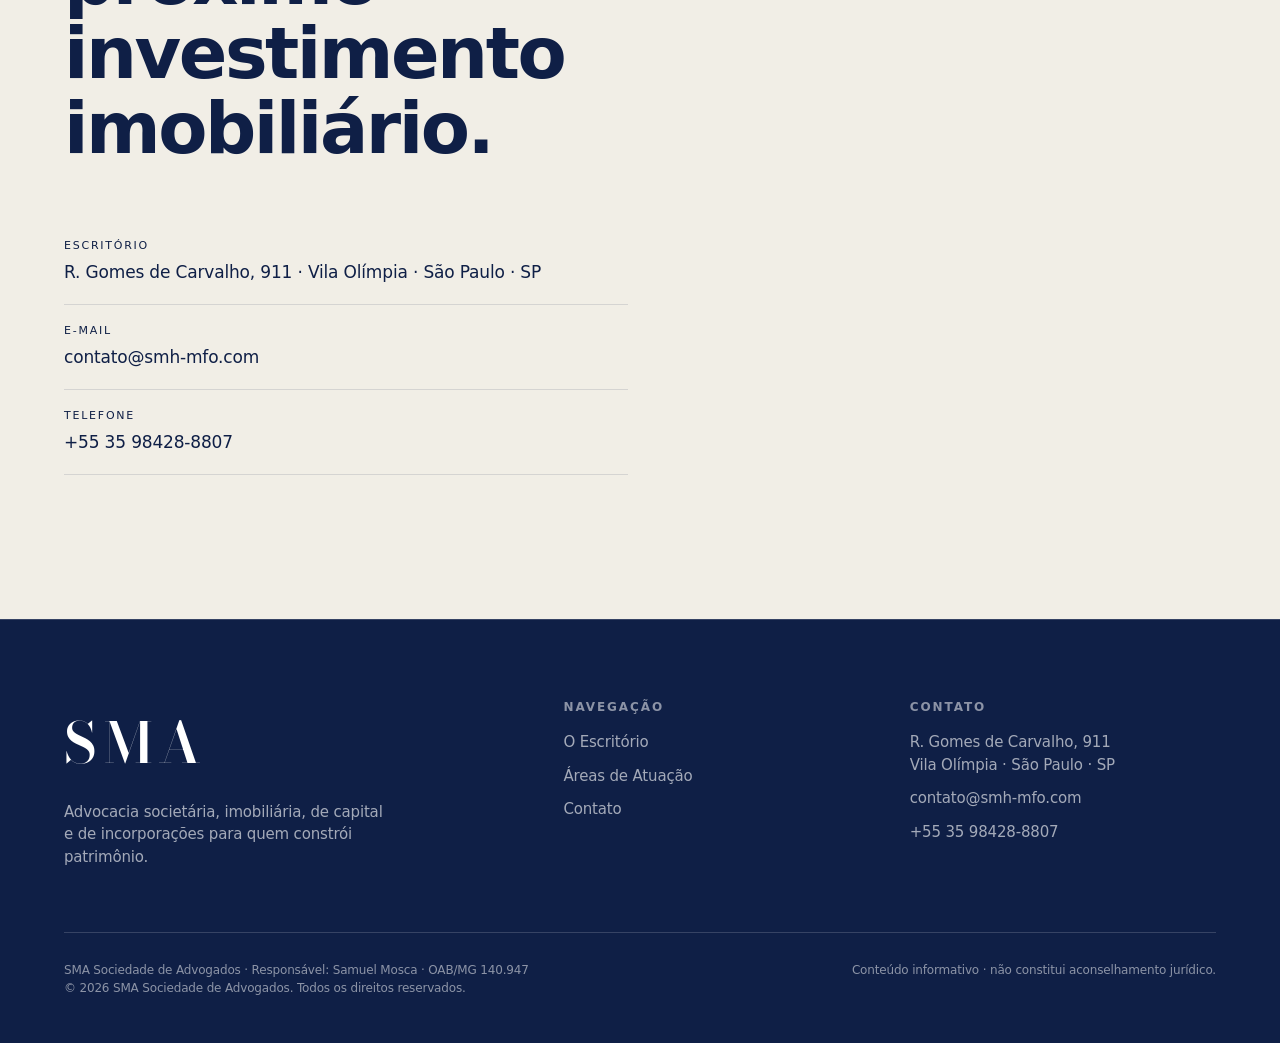
==== commit e8869700: "Contato: número 35 98428-8807 no WhatsApp, telefone e rodapé Co-Authored-By: Claude Opus 5 <noreply@" ====
--- a/index.html
+++ b/index.html
@@ -208,13 +208,13 @@
           <div class="c-info">
             <div class="info fade d2"><div class="il" style="color:var(--accent)">Escritório</div><div class="iv">R. Gomes de Carvalho, 911 · Vila Olímpia · São Paulo · SP</div></div>
             <div class="info fade d2"><div class="il" style="color:var(--accent)">E-mail</div><div class="iv"><a href="mailto:contato@smh-mfo.com">contato@smh-mfo.com</a></div></div>
-            <div class="info fade d3"><div class="il" style="color:var(--accent)">Telefone</div><div class="iv"><a href="tel:+5511918231486">+55 11 91823-1486</a></div></div>
+            <div class="info fade d3"><div class="il" style="color:var(--accent)">Telefone</div><div class="iv"><a href="tel:+5535984288807">+55 35 98428-8807</a></div></div>
           </div>
         </div>
         <div class="c-zap fade d2">
           <span class="kicker">WhatsApp</span>
           <p class="c-zap-txt">Atendimento direto com os sócios, no horário comercial.</p>
-          <a class="btn btn-zap" href="https://wa.me/5511918231486" target="_blank" rel="noopener">
+          <a class="btn btn-zap" href="https://wa.me/5535984288807" target="_blank" rel="noopener">
             <svg class="ico-zap" viewBox="0 0 24 24" width="20" height="20" aria-hidden="true" fill="none" stroke="currentColor" stroke-width="1.6" stroke-linecap="round" stroke-linejoin="round">
               <path d="M4.2 19.8l1.1-3.6A8 8 0 1 1 8.4 18.9z"/>
               <path d="M9.3 8.6c.2-.4.5-.5.8-.5h.5c.2 0 .4.1.5.4l.6 1.4c.1.2 0 .4-.1.6l-.5.6c.6 1.1 1.5 2 2.6 2.6l.6-.5c.2-.1.4-.2.6-.1l1.4.6c.3.1.4.3.4.5v.6c0 .3-.1.6-.5.8-.7.5-1.6.5-2.4.2a9 9 0 0 1-4.7-4.7c-.3-.8-.3-1.7.2-2.5z"/>
@@ -244,7 +244,7 @@
         <div class="f-col">
           <h3>Contato</h3>
           <p>R. Gomes de Carvalho, 911<br/>Vila Olímpia · São Paulo · SP</p>
-          <a href="mailto:contato@smh-mfo.com">contato@smh-mfo.com</a><a href="tel:+5511918231486">+55 11 91823-1486</a>
+          <a href="mailto:contato@smh-mfo.com">contato@smh-mfo.com</a><a href="tel:+5535984288807">+55 35 98428-8807</a>
         </div>
       </div>
       <div class="footer-bottom">
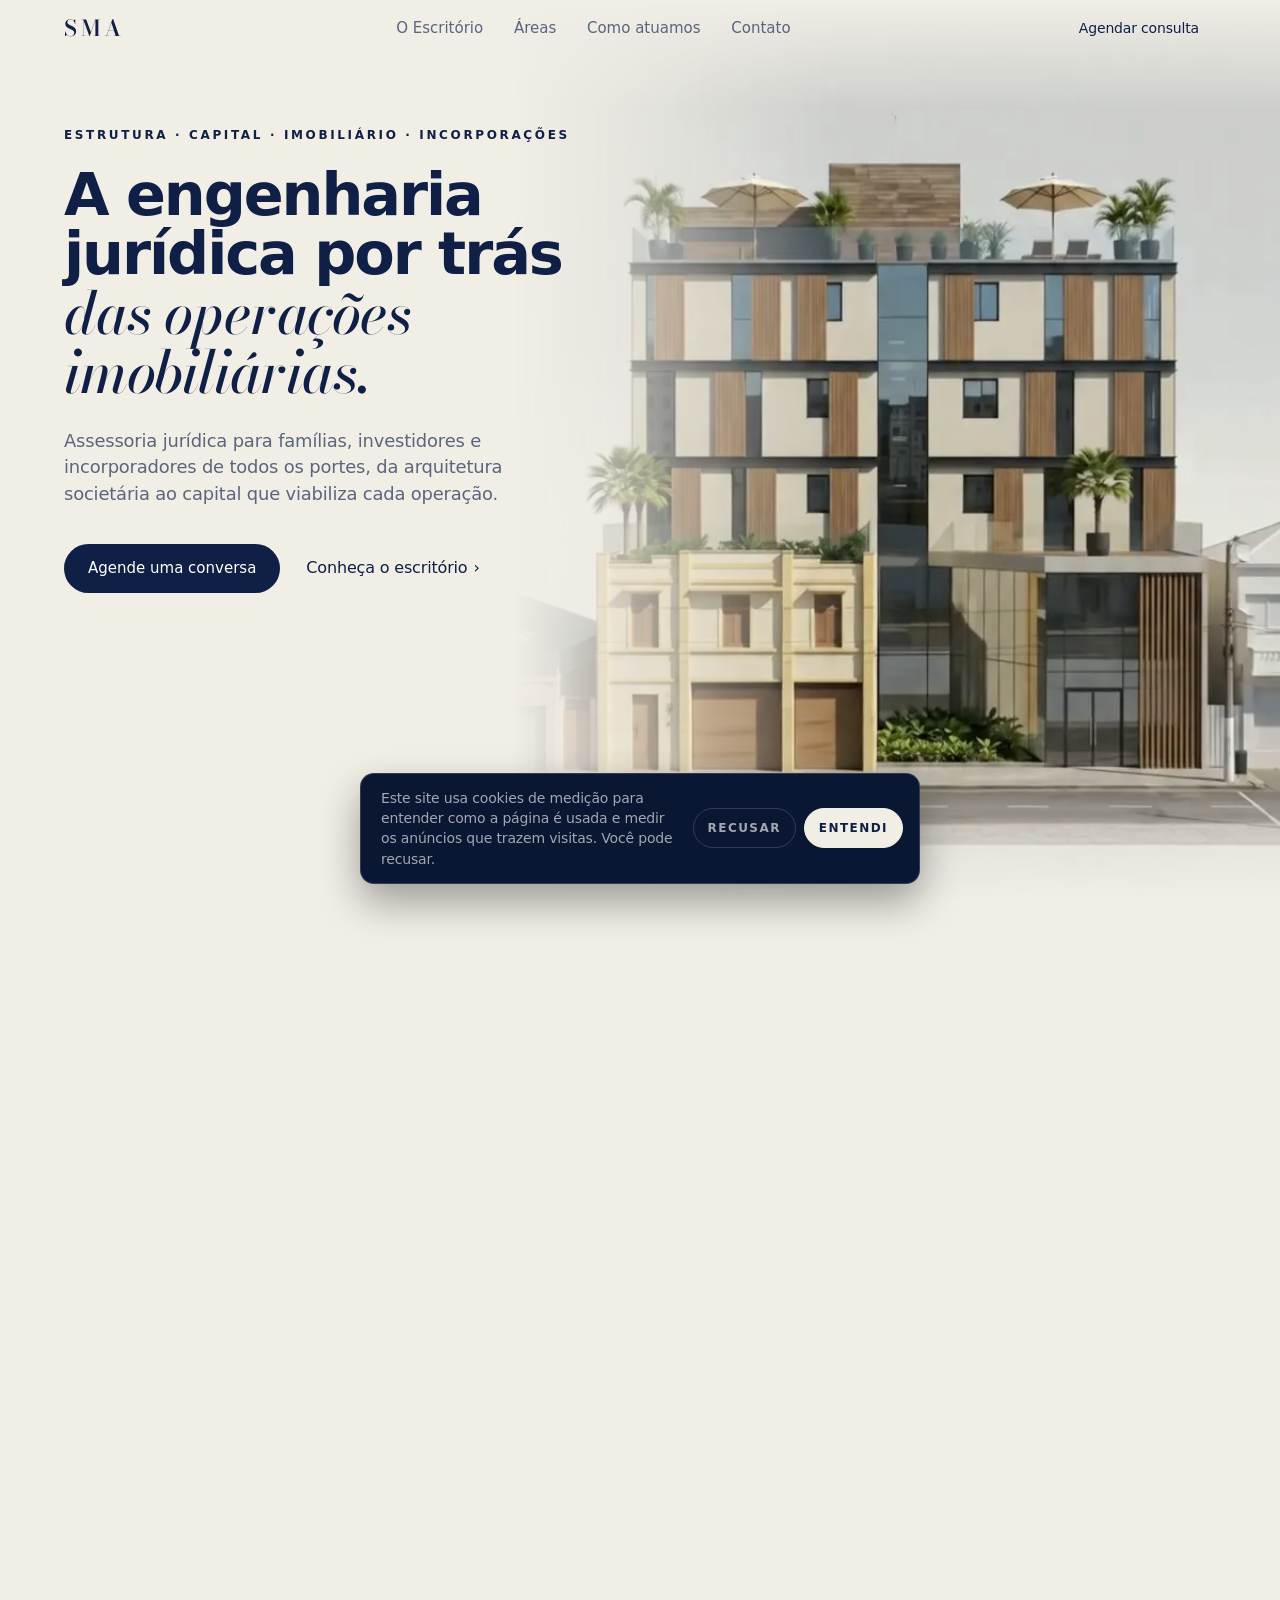
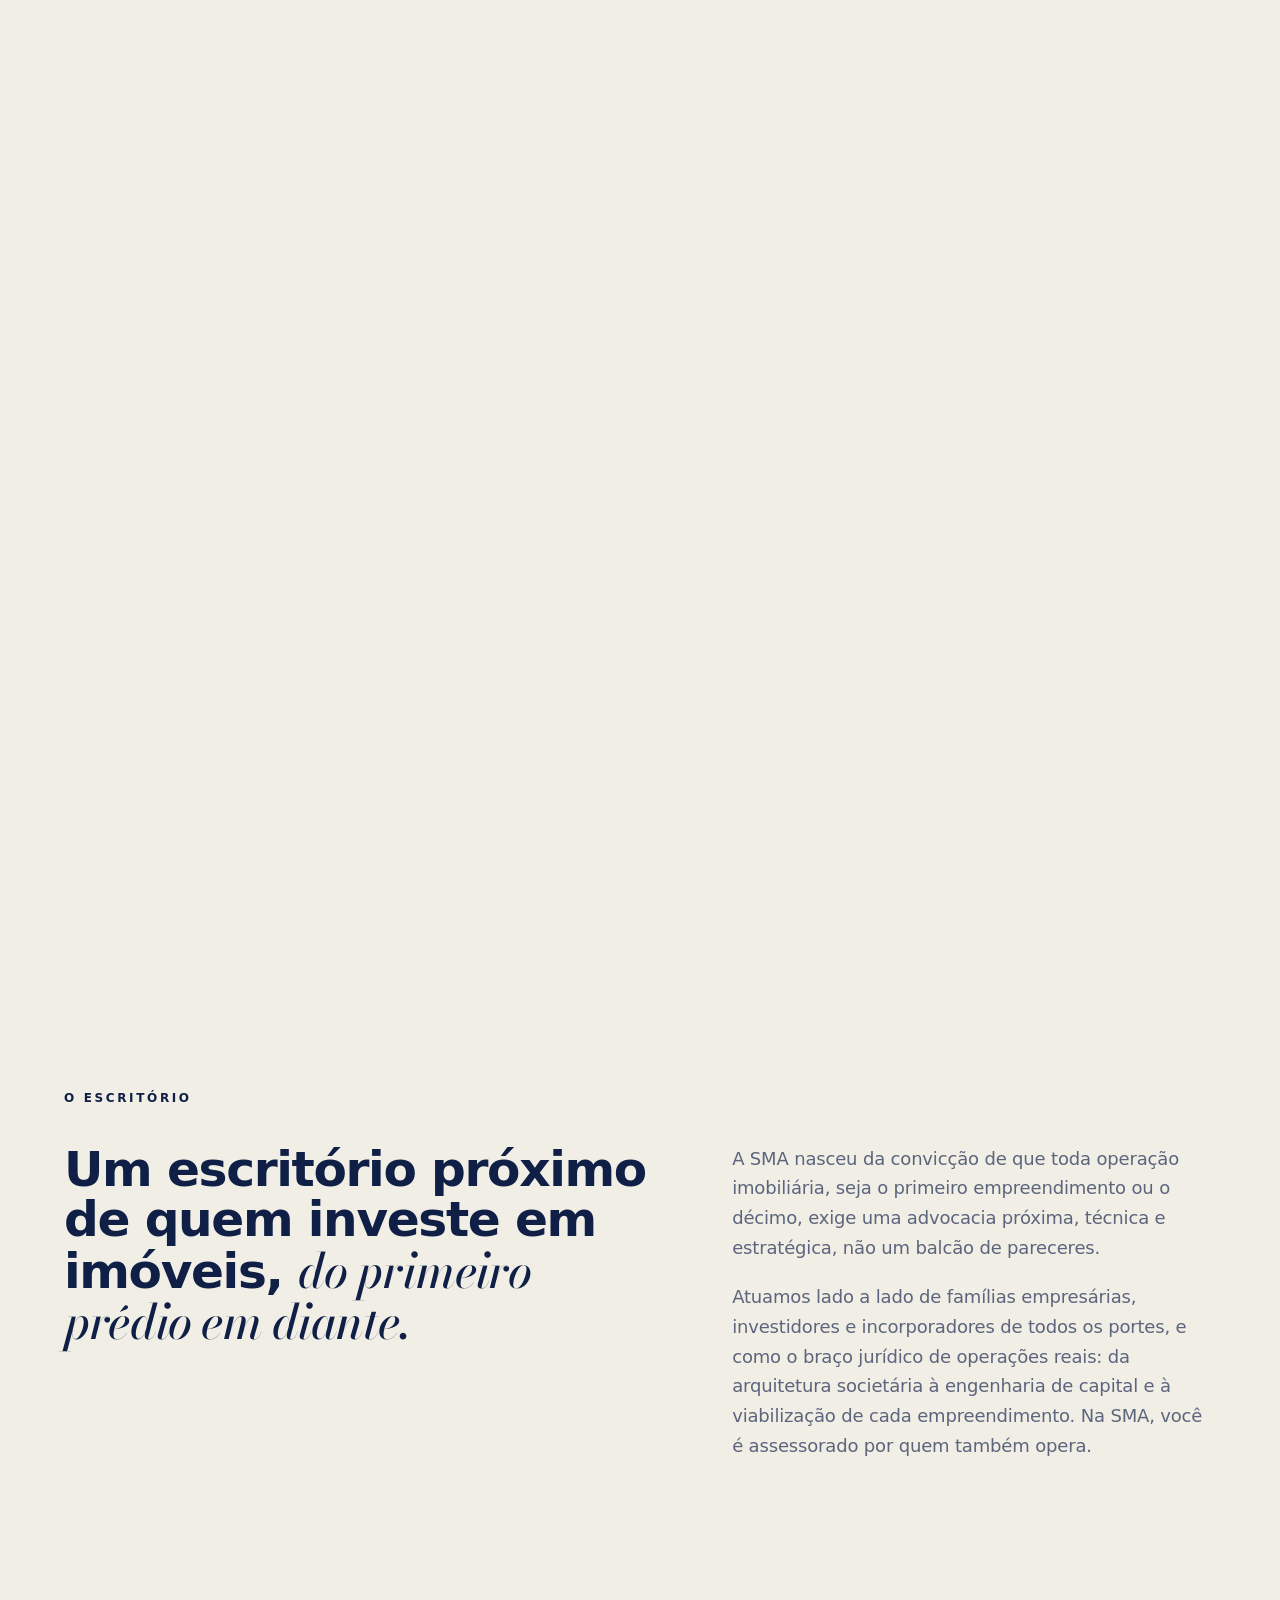
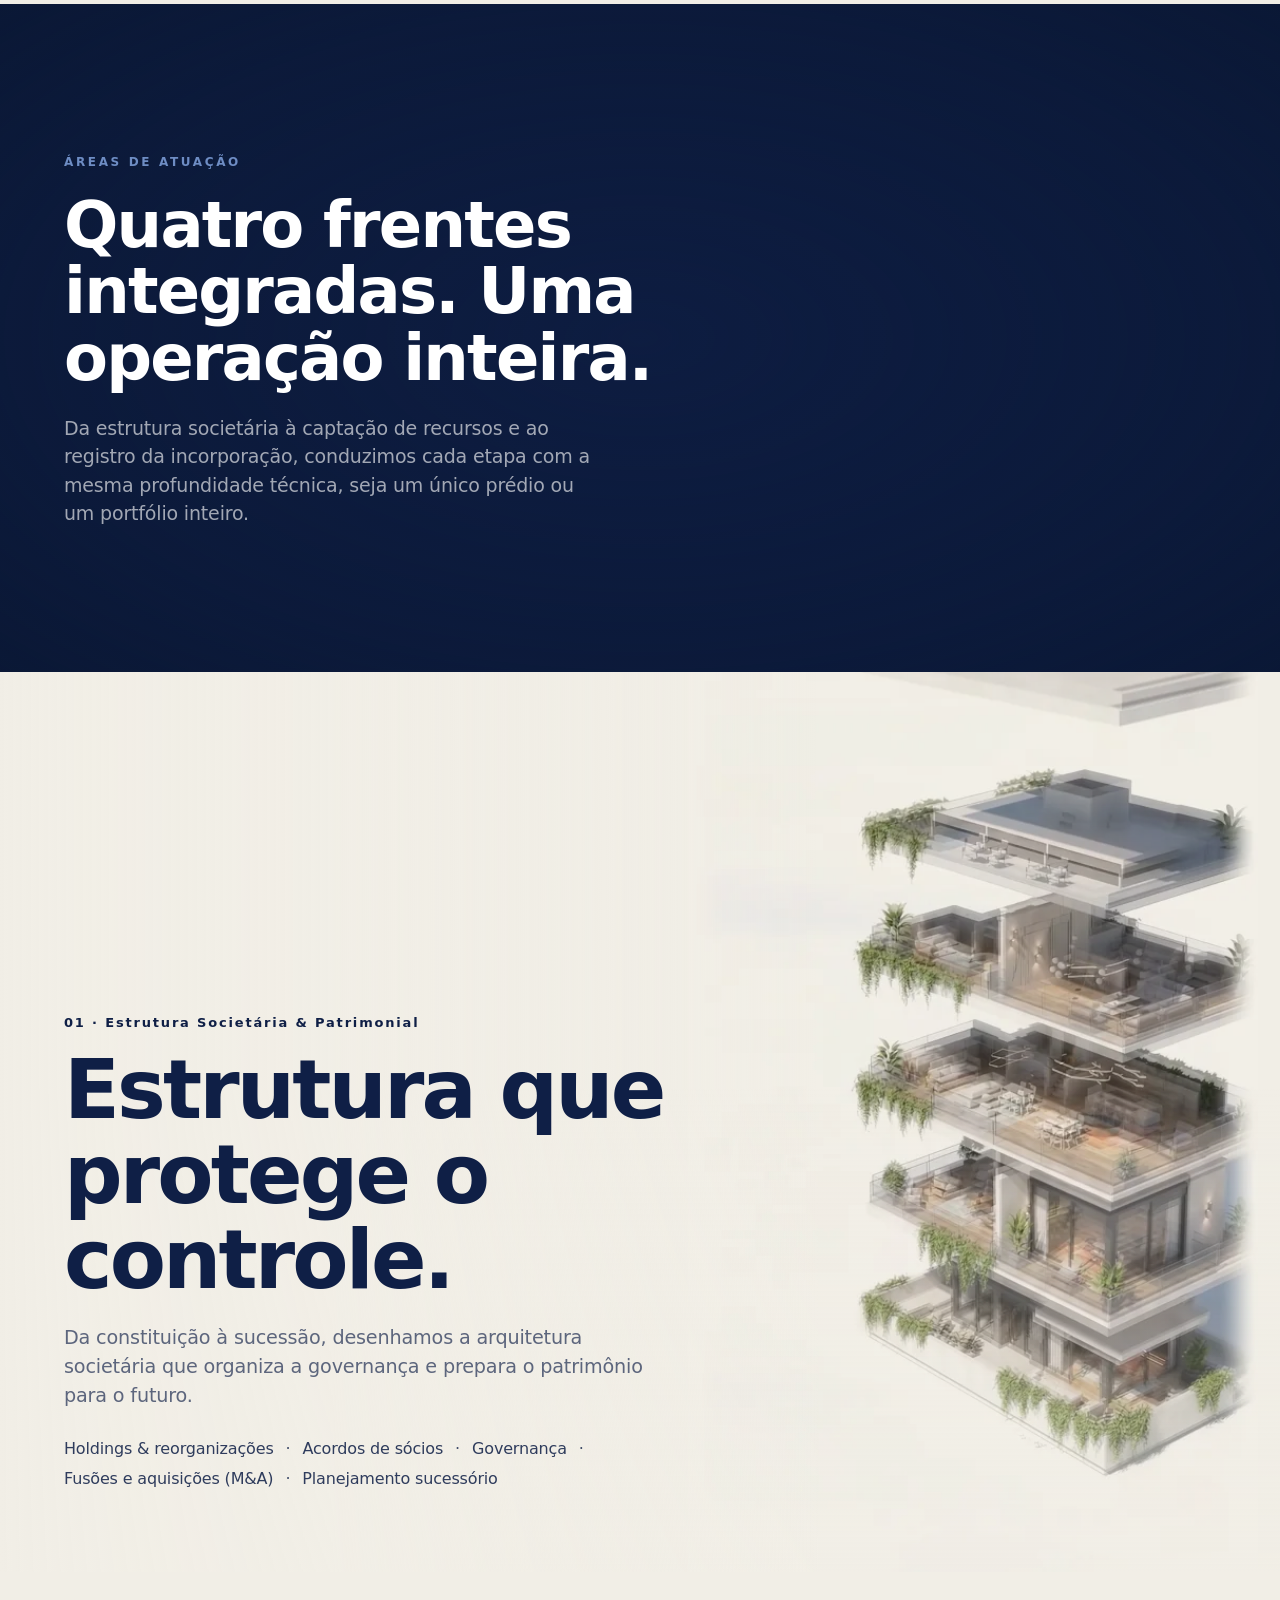
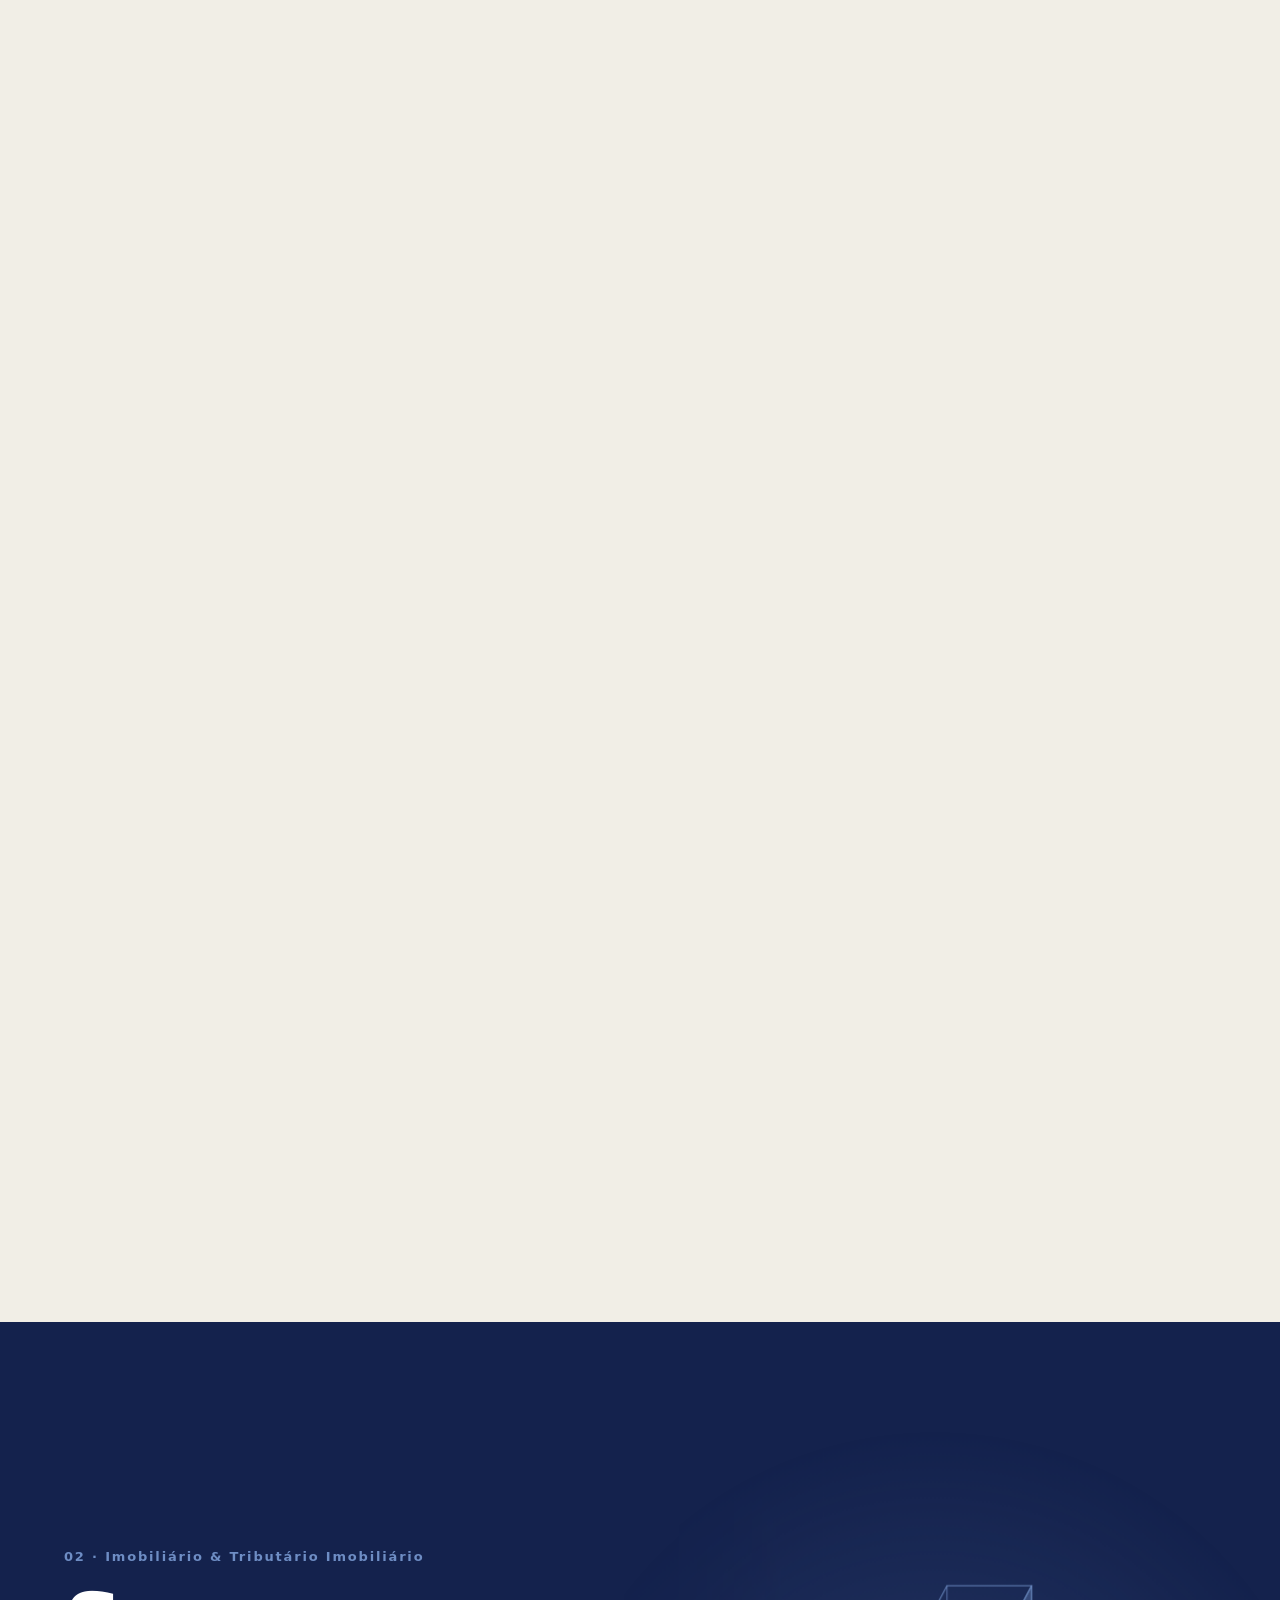
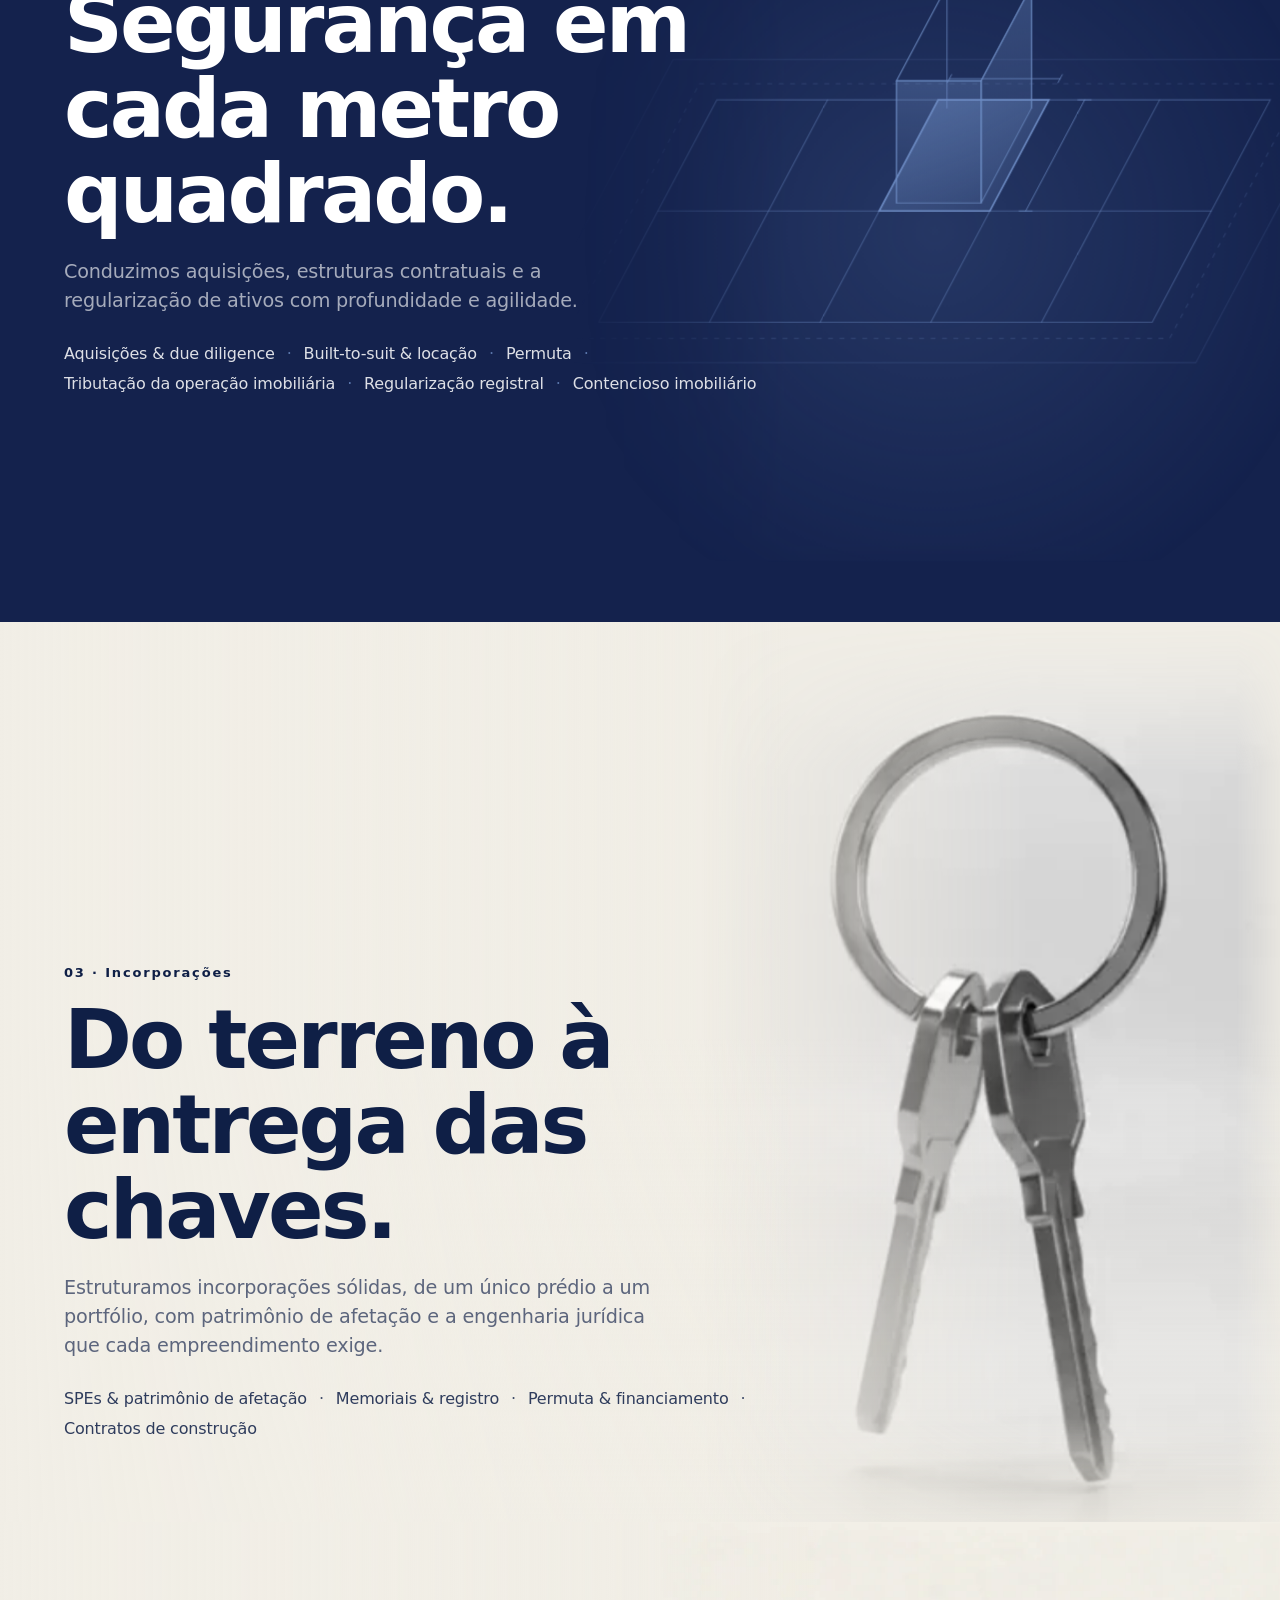
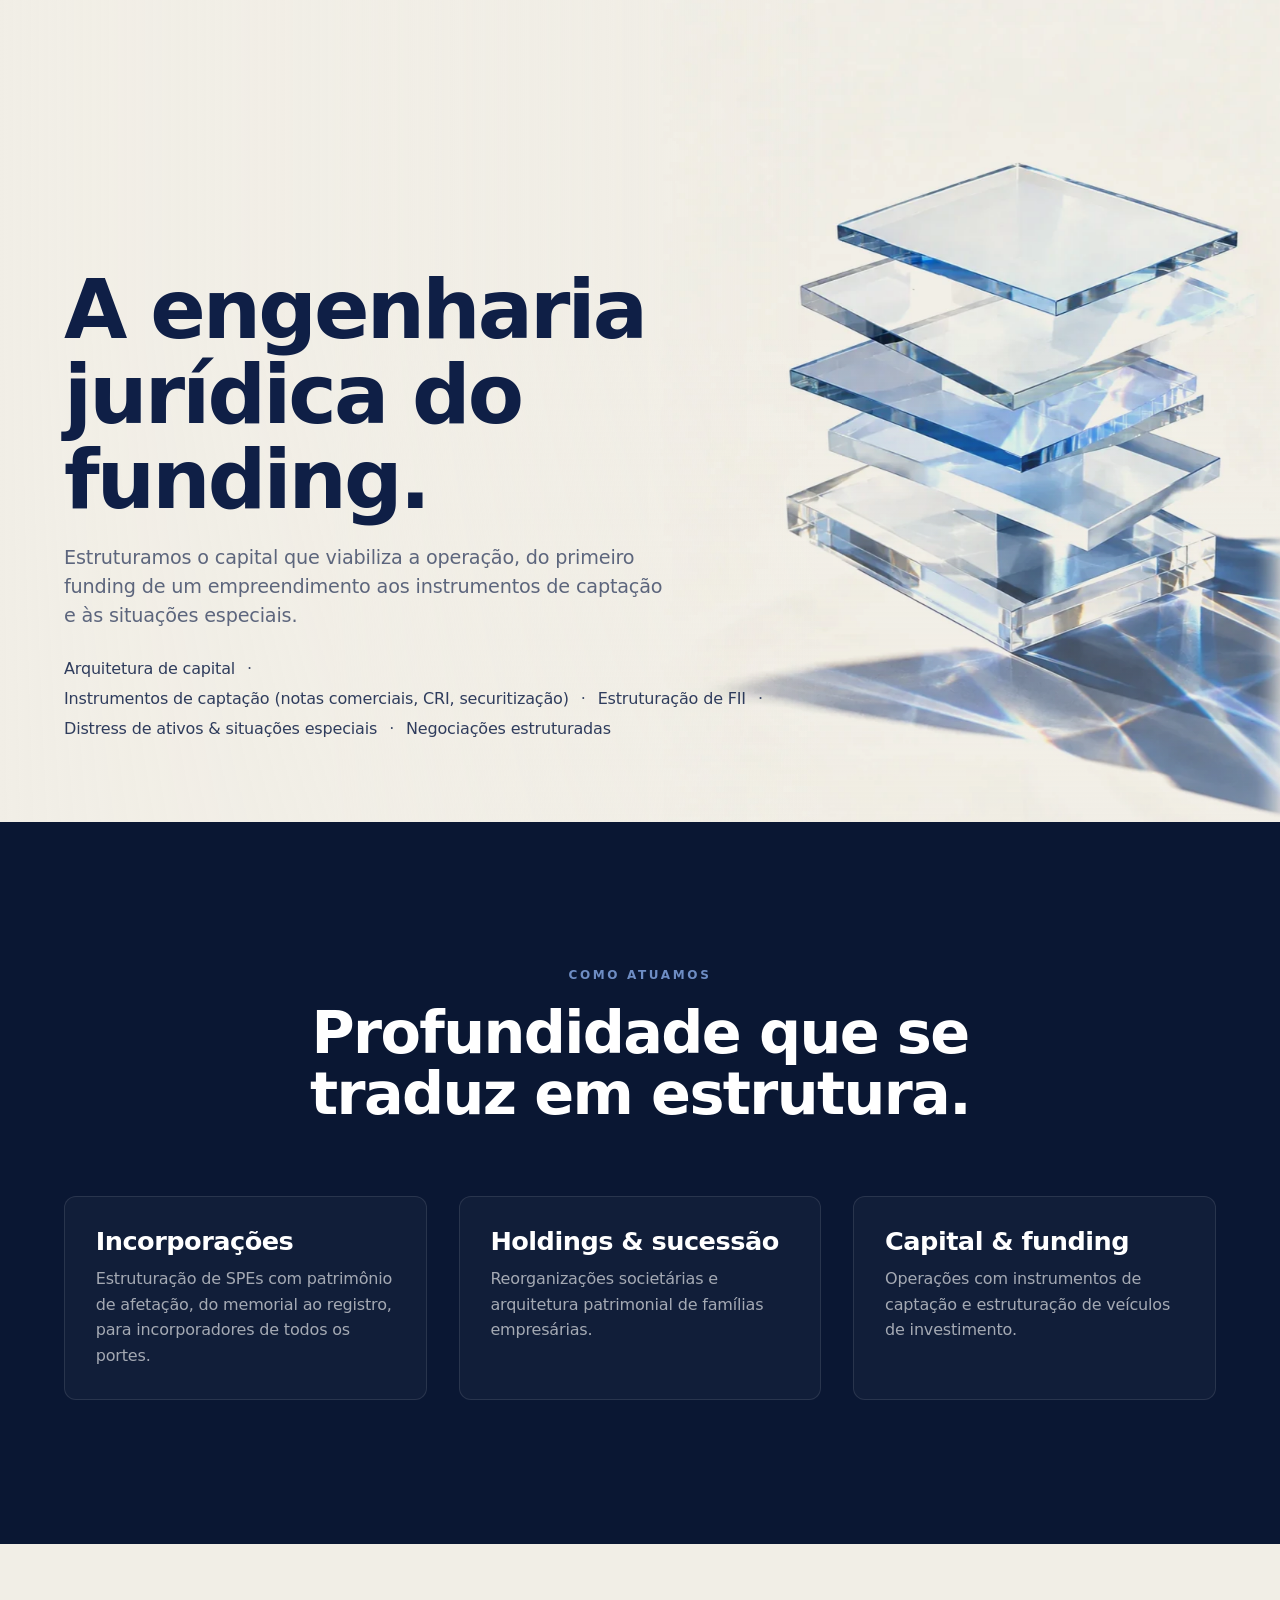
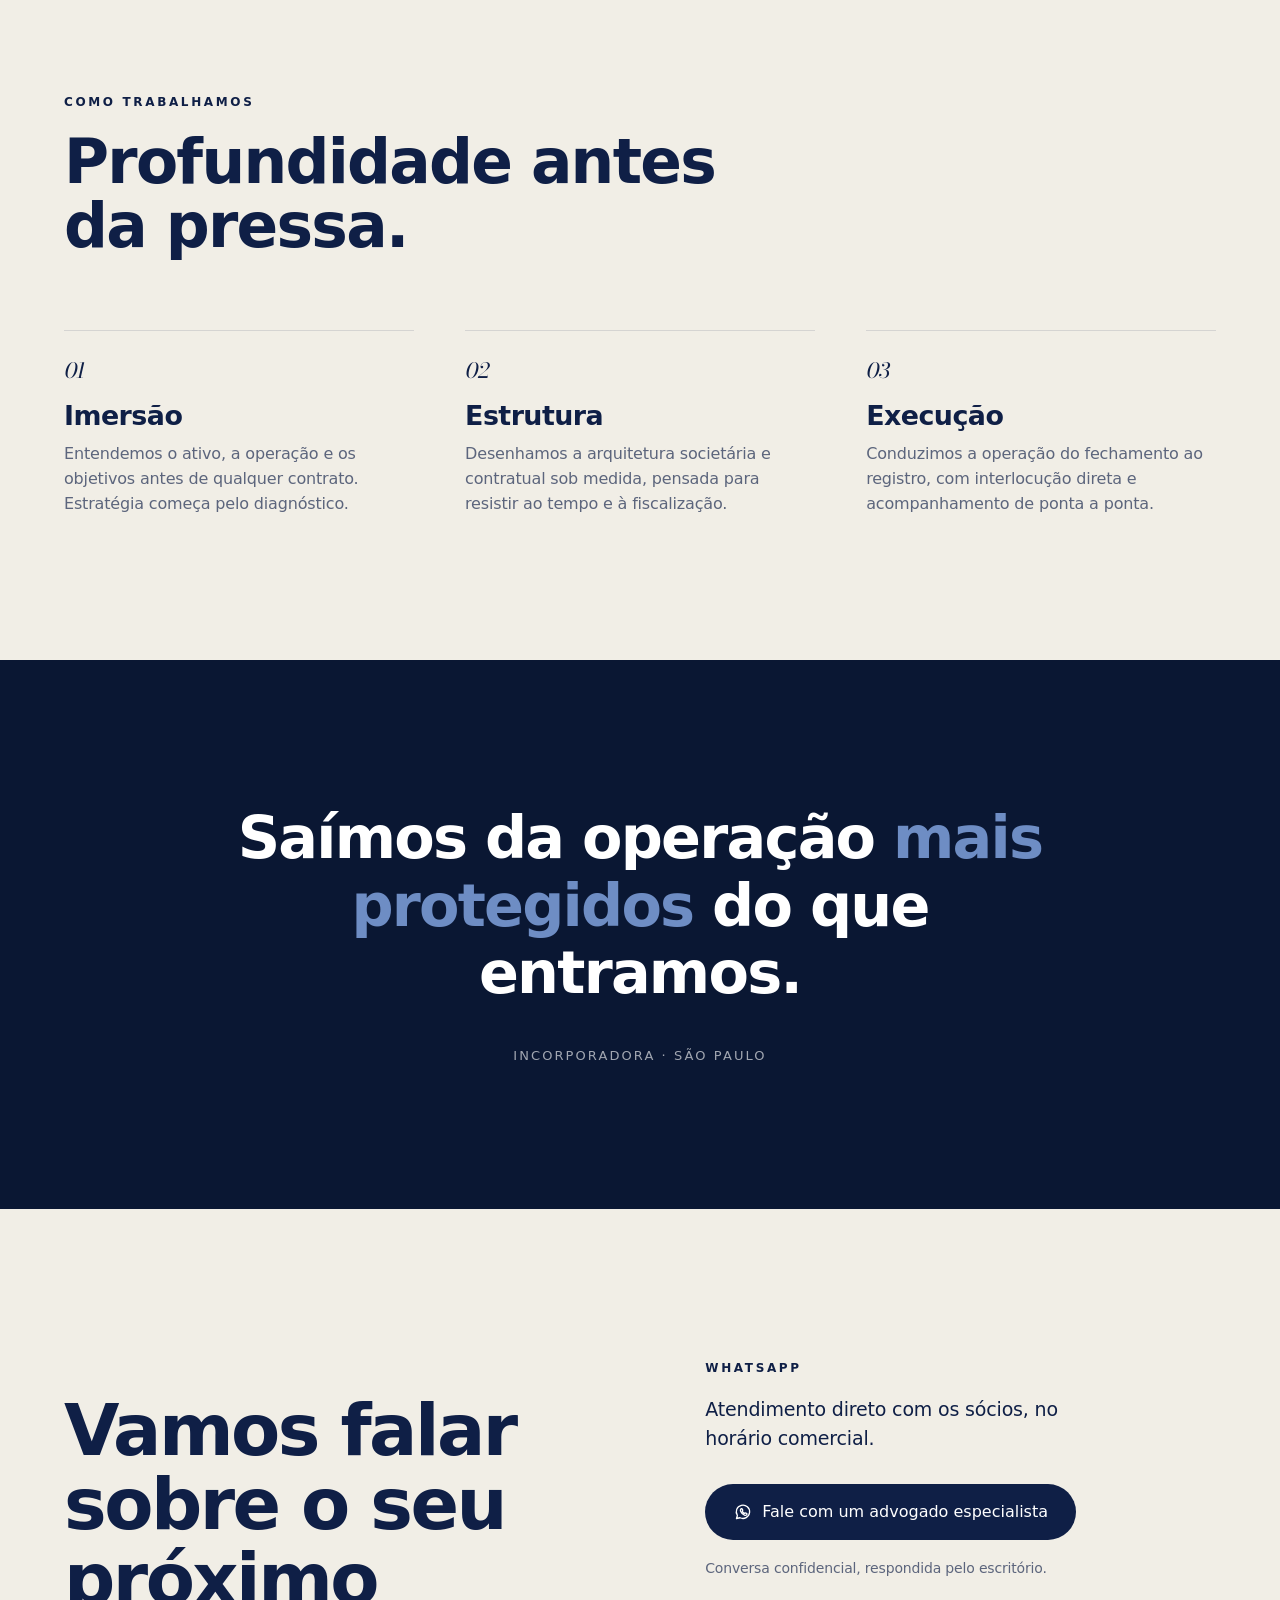
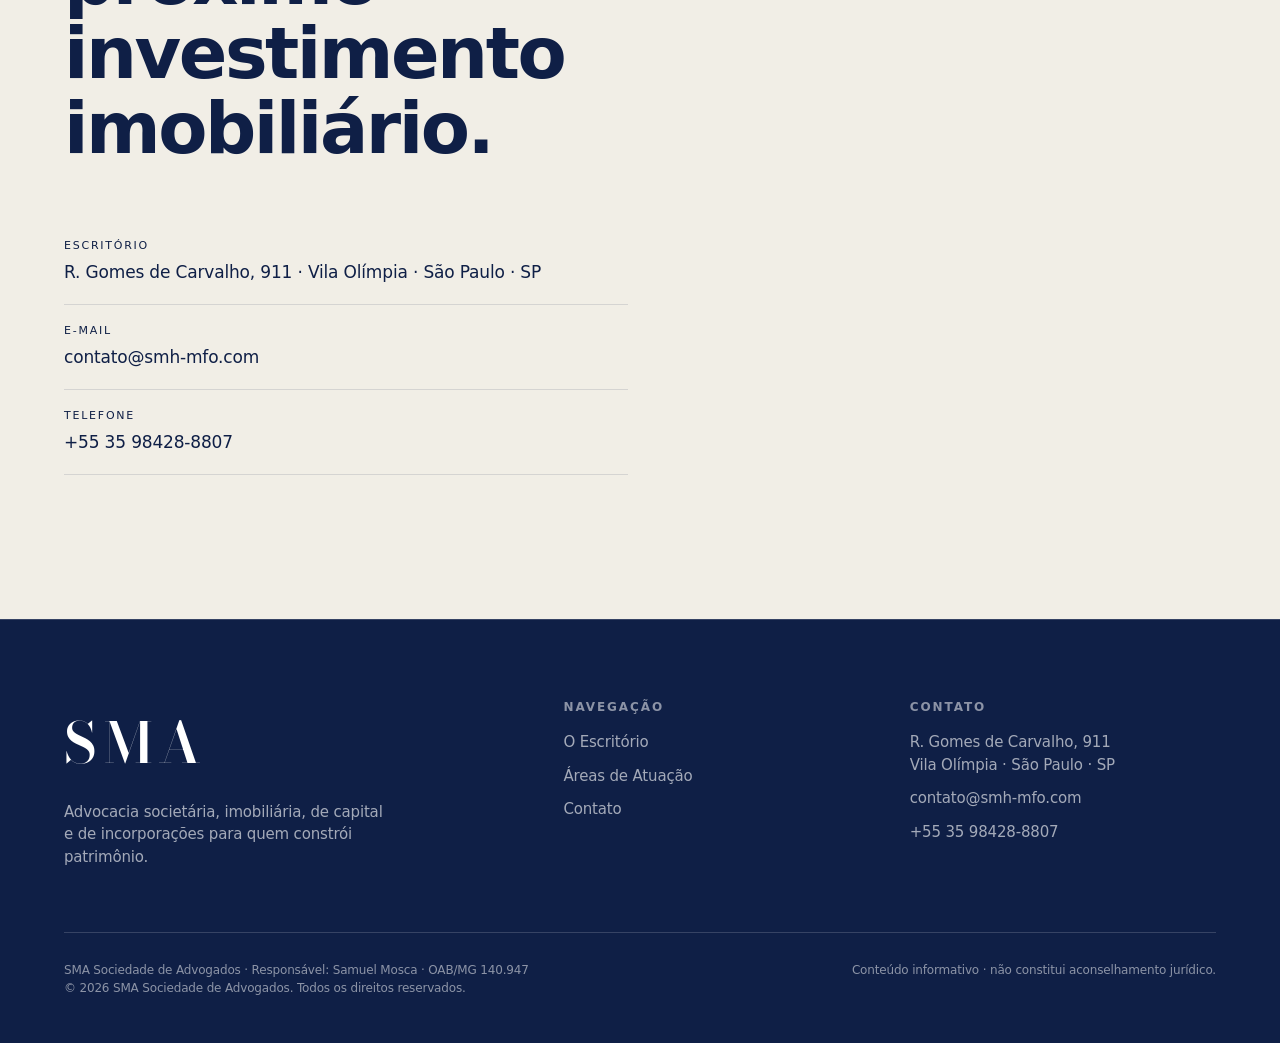
==== commit 42ebd9b3: "Botao flutuante de WhatsApp Circulo navy no canto inferior direito com o icone desenhado do bloco de" ====
--- a/index.html
+++ b/index.html
@@ -257,6 +257,12 @@
     </div>
   </footer>
 
+  <a class="zap-flutuante" href="https://wa.me/5535984288807" target="_blank" rel="noopener" title="Falar com um advogado no WhatsApp" aria-label="Falar com um advogado no WhatsApp">
+    <svg viewBox="0 0 24 24" width="24" height="24" aria-hidden="true" fill="none" stroke="currentColor" stroke-width="1.6" stroke-linecap="round" stroke-linejoin="round">
+      <path d="M4.2 19.8l1.1-3.6A8 8 0 1 1 8.4 18.9z"/>
+      <path d="M9.3 8.6c.2-.4.5-.5.8-.5h.5c.2 0 .4.1.5.4l.6 1.4c.1.2 0 .4-.1.6l-.5.6c.6 1.1 1.5 2 2.6 2.6l.6-.5c.2-.1.4-.2.6-.1l1.4.6c.3.1.4.3.4.5v.6c0 .3-.1.6-.5.8-.7.5-1.6.5-2.4.2a9 9 0 0 1-4.7-4.7c-.3-.8-.3-1.7.2-2.5z"/>
+    </svg>
+  </a>
   <script src="cinematic.js" defer></script>
   <script src="pixel.js" defer></script>
 
--- a/cinematic.css
+++ b/cinematic.css
@@ -628,6 +628,28 @@
   .hs-intro .fade.d3 { animation-delay: .18s; }
 }
 
+/* ============ botão flutuante de WhatsApp ============
+   Mesmo link do bloco de contato: herda Pixel, rastro e whatsapp://.
+   Aparece depois do hero e some enquanto a seção de contato está na tela. */
+.zap-flutuante {
+  position: fixed; right: 20px; bottom: 20px; z-index: 55;
+  width: 56px; height: 56px; border-radius: 50%;
+  display: flex; align-items: center; justify-content: center;
+  background: var(--accent); color: #fff;
+  box-shadow: 0 0 0 1px rgba(255,255,255,0.28), 0 14px 32px rgba(0,0,0,0.28);
+  opacity: 0; transform: translateY(12px) scale(.92); pointer-events: none;
+  transition: opacity .4s var(--ease), transform .4s var(--ease), background .35s var(--ease);
+}
+.zap-flutuante.visivel { opacity: 1; transform: none; pointer-events: auto; }
+.zap-flutuante:hover { background: #1A3267; }
+.zap-flutuante svg { display: block; }
+body:has(.cookies) .zap-flutuante { bottom: 108px; }
+@media (max-width: 560px) {
+  .zap-flutuante { right: 16px; bottom: 16px; width: 52px; height: 52px; }
+  body:has(.cookies) .zap-flutuante { bottom: 132px; }
+}
+@media (prefers-reduced-motion: reduce) { .zap-flutuante { transition: none; } }
+
 /* ============ faixa de cookies (pixel.js) ============ */
 .cookies {
   position: fixed; left: 16px; right: 16px; bottom: 16px; z-index: 60;
